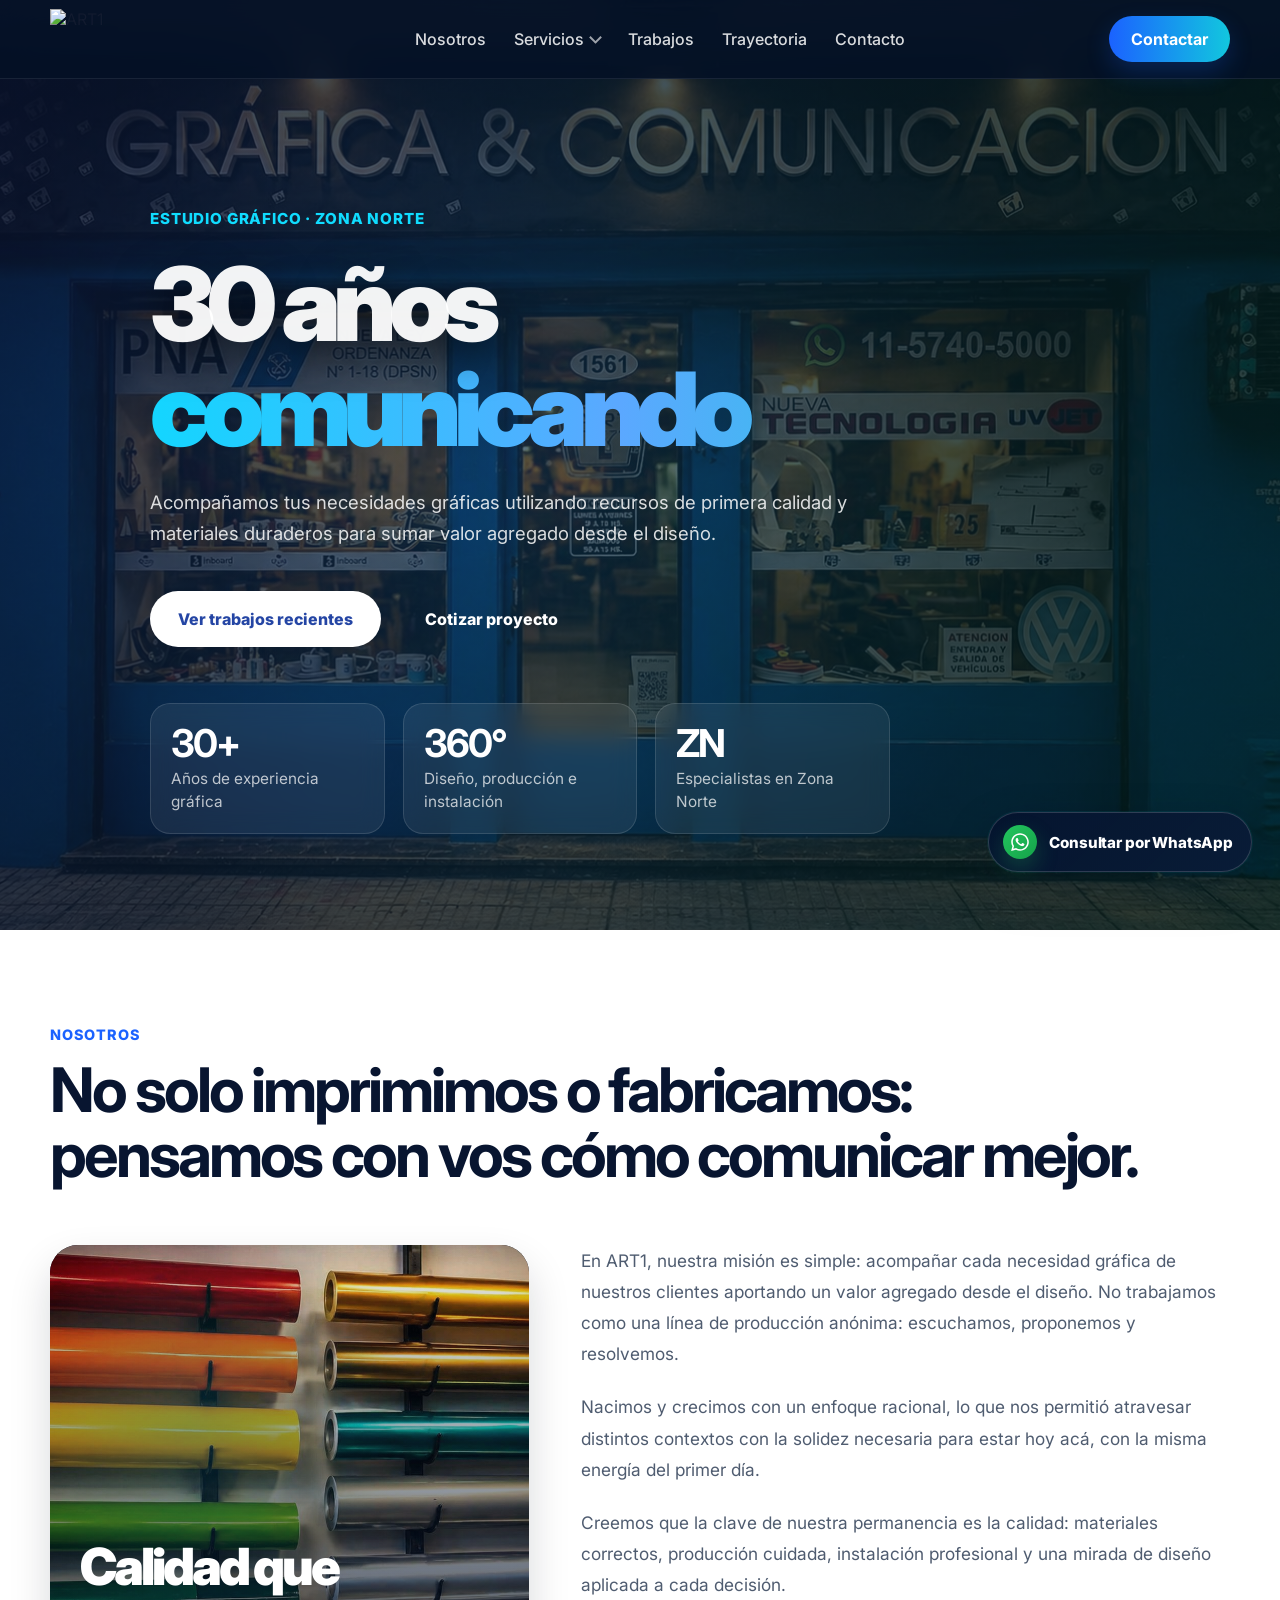
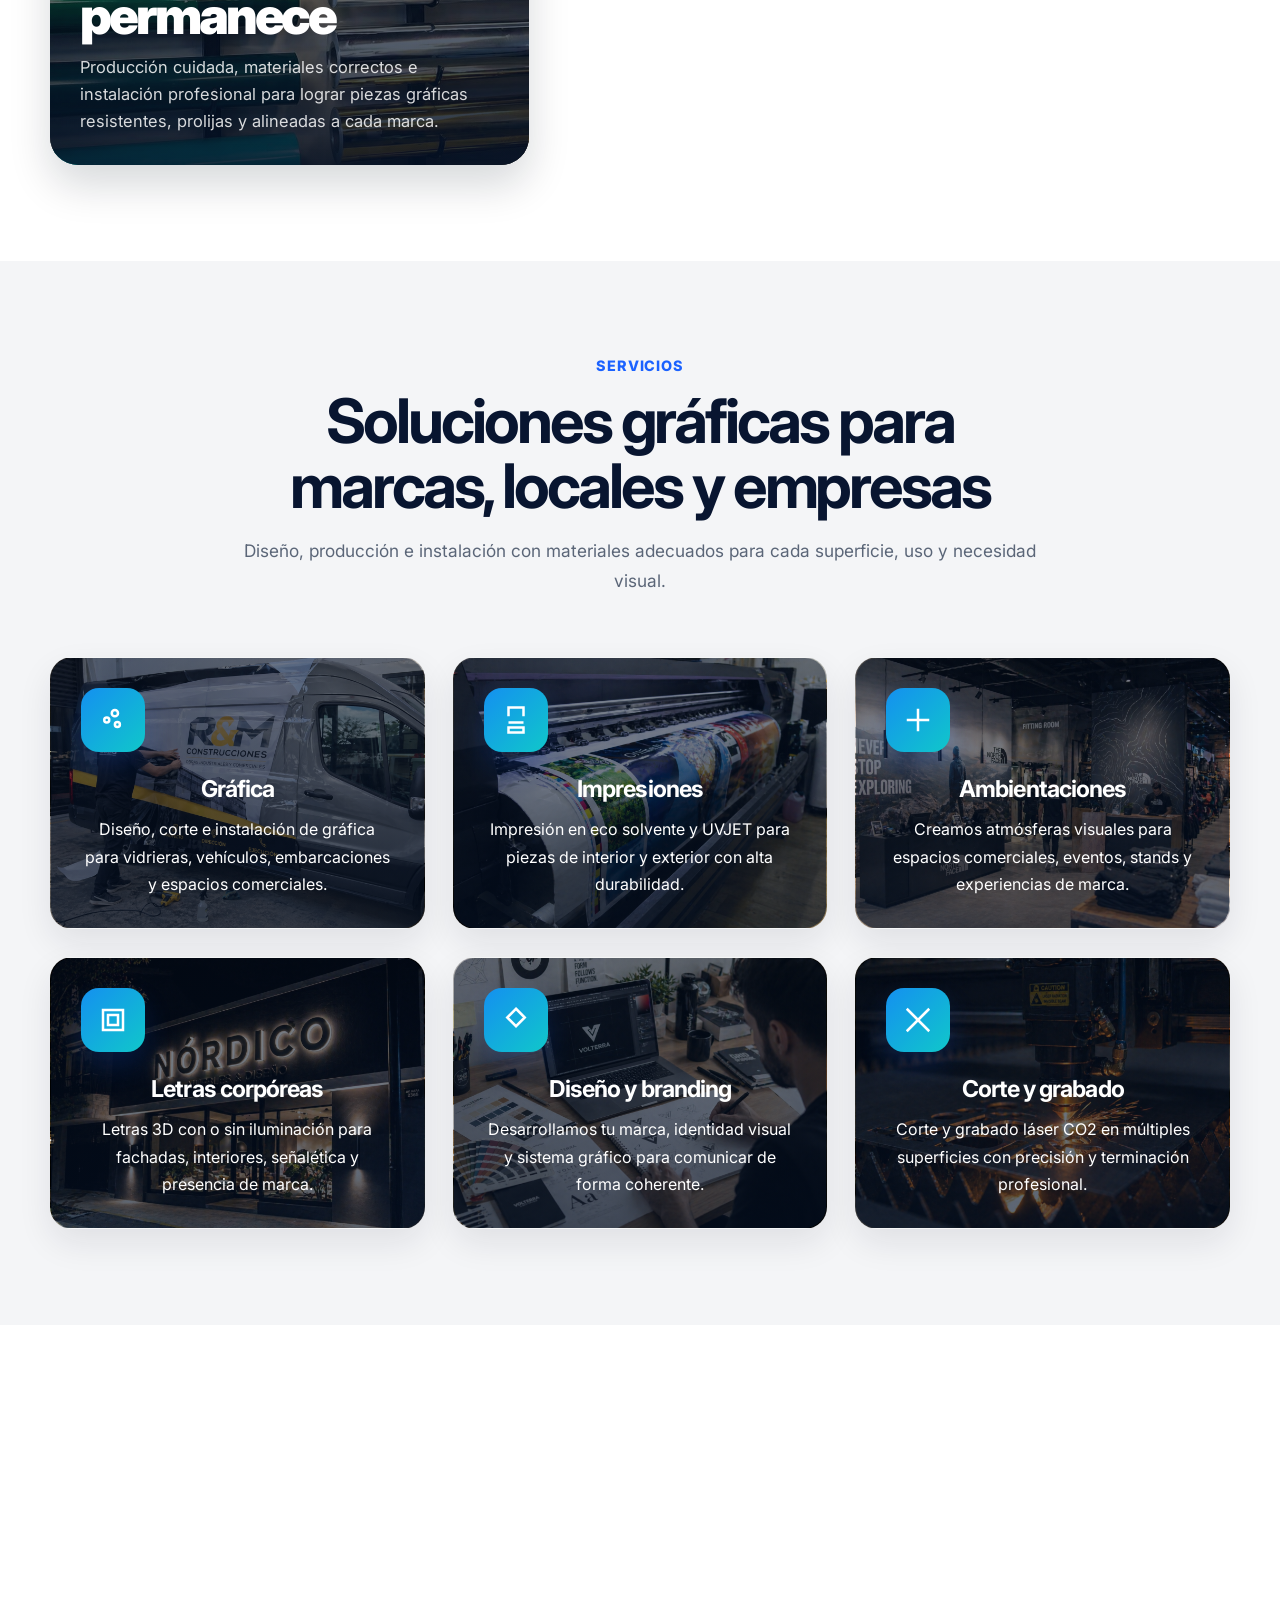
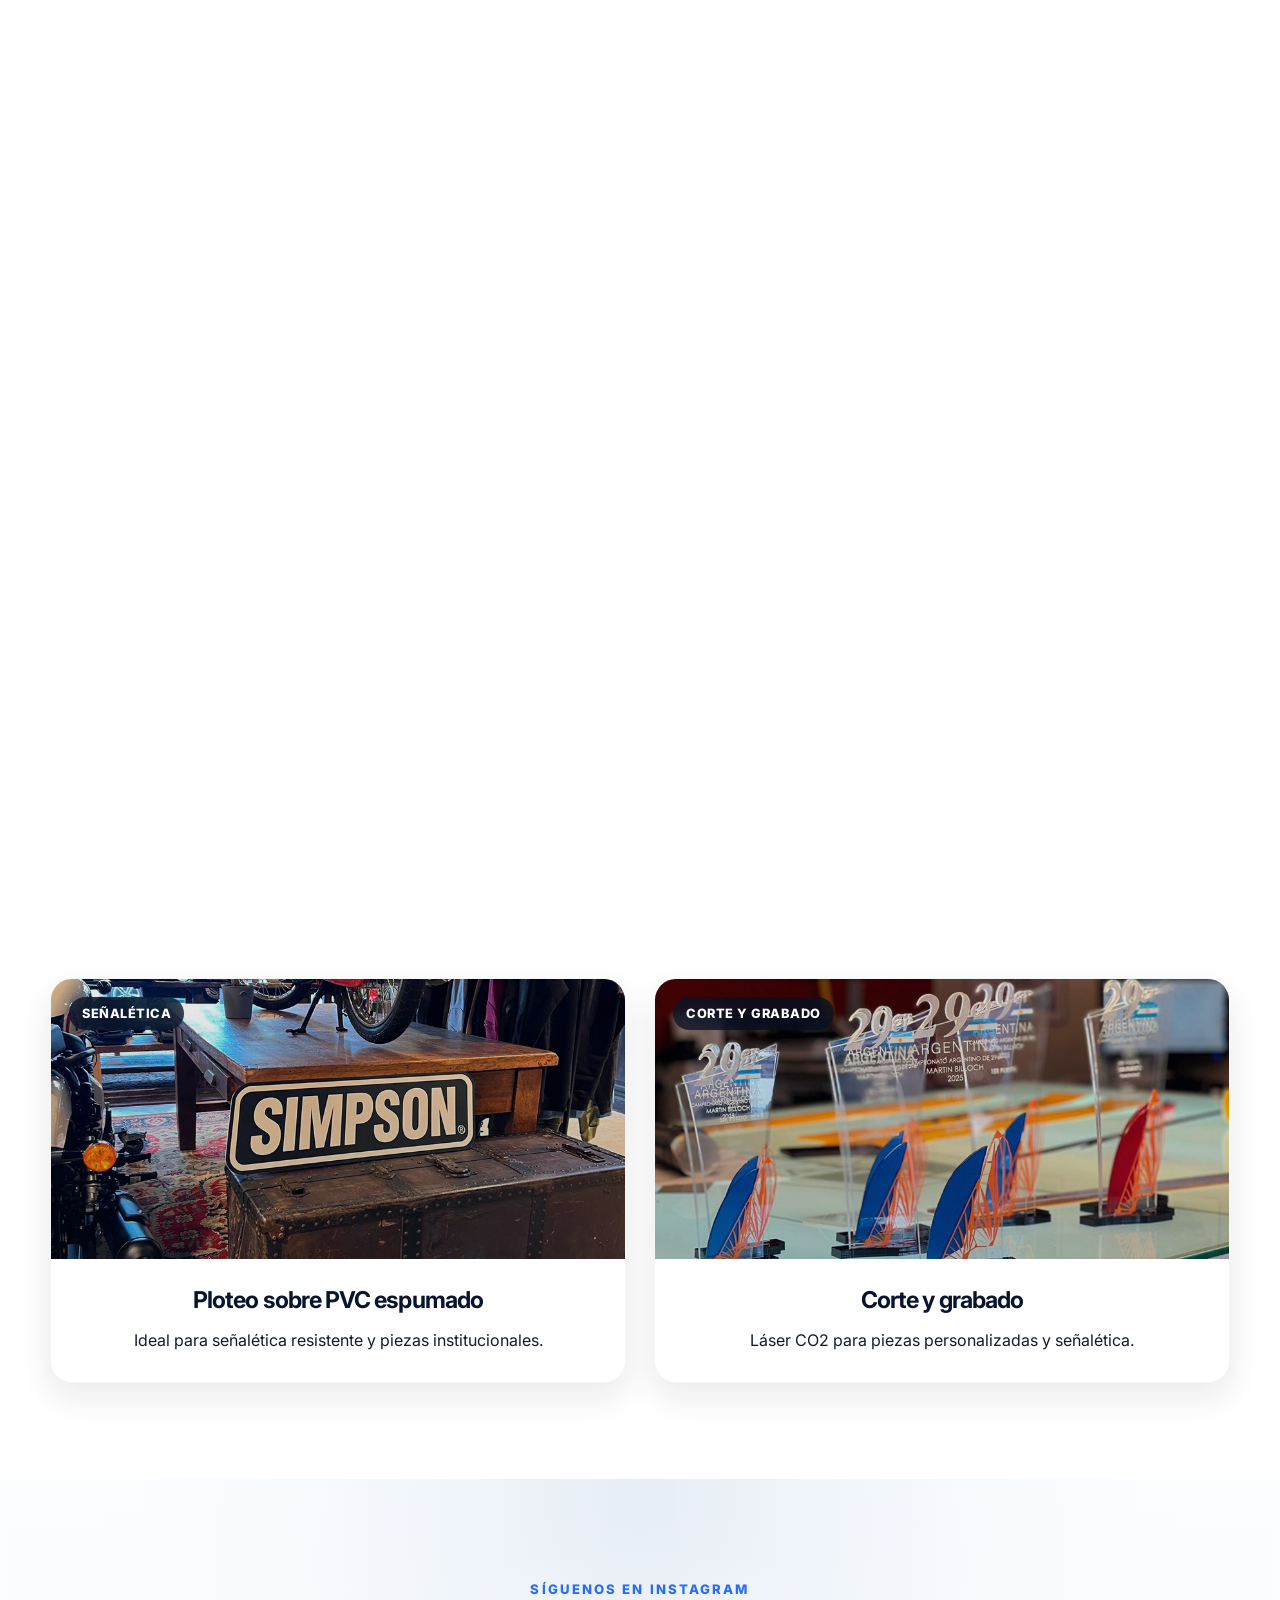
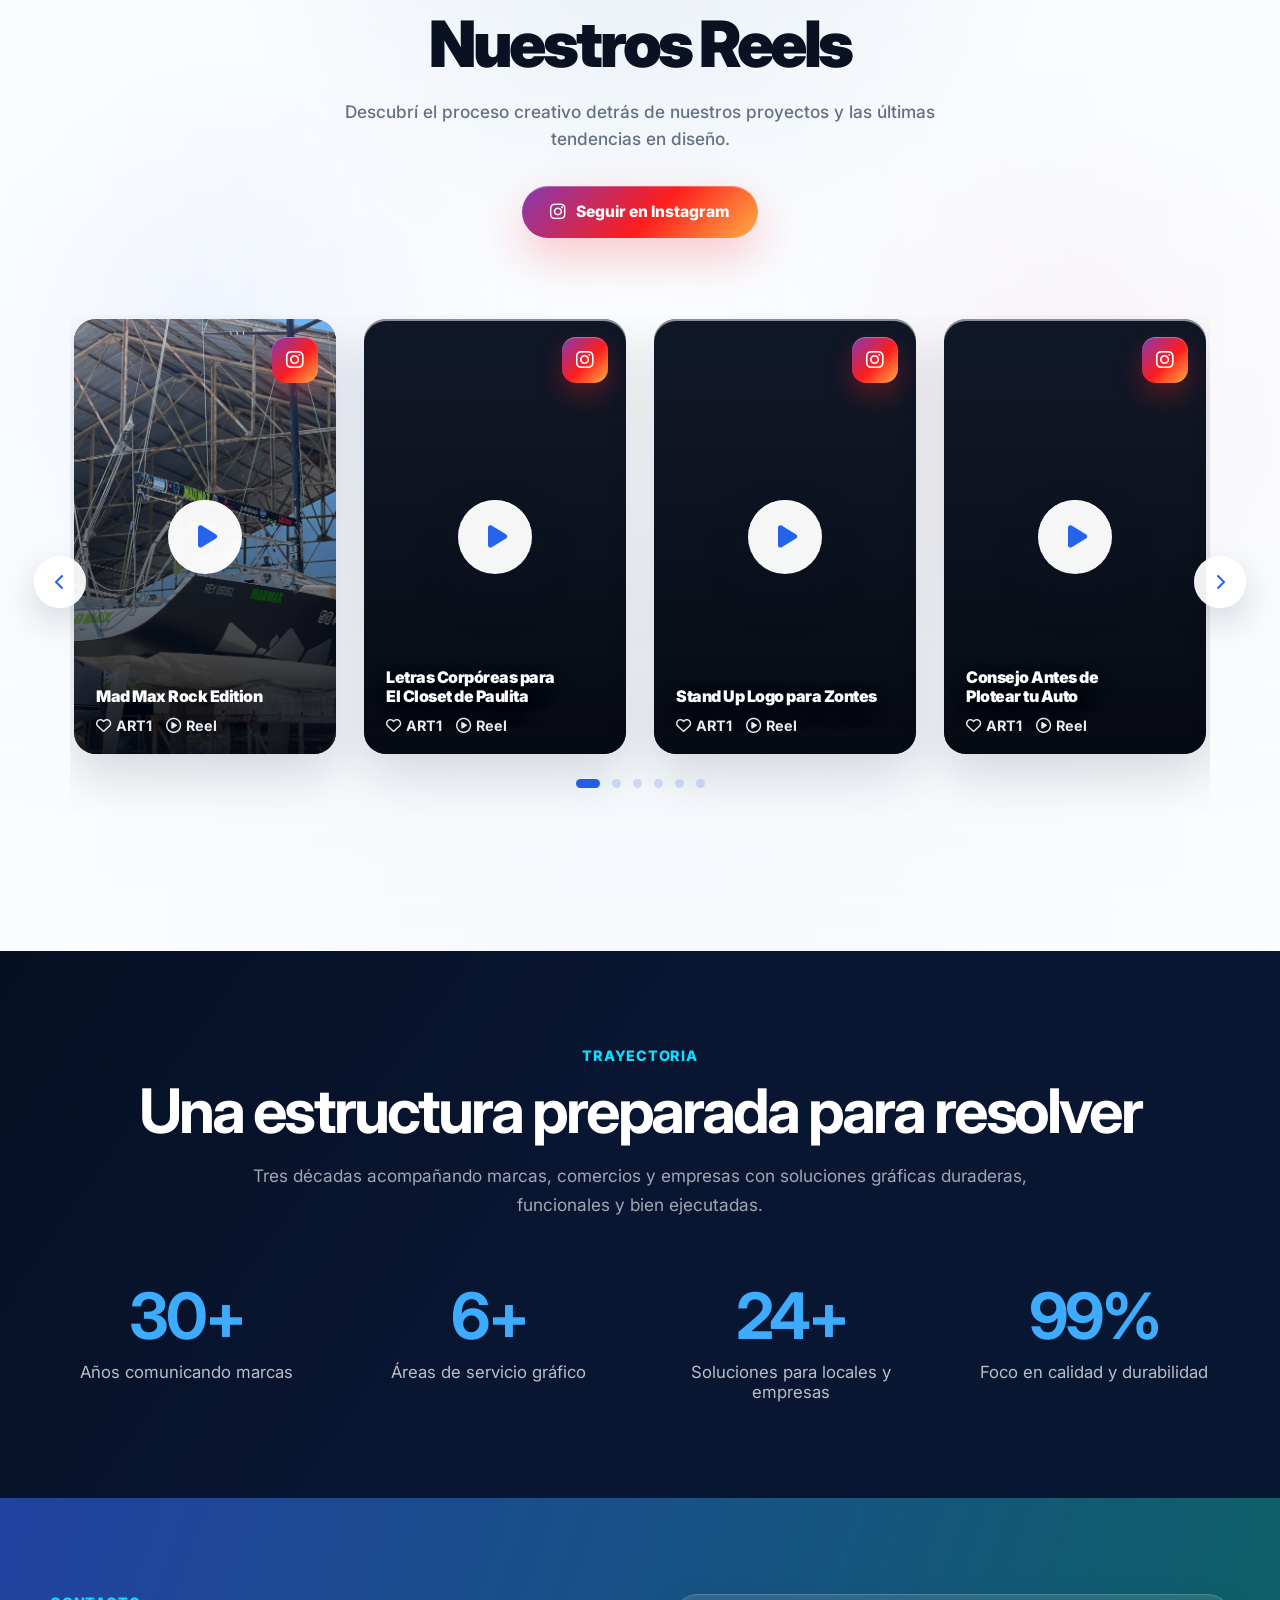
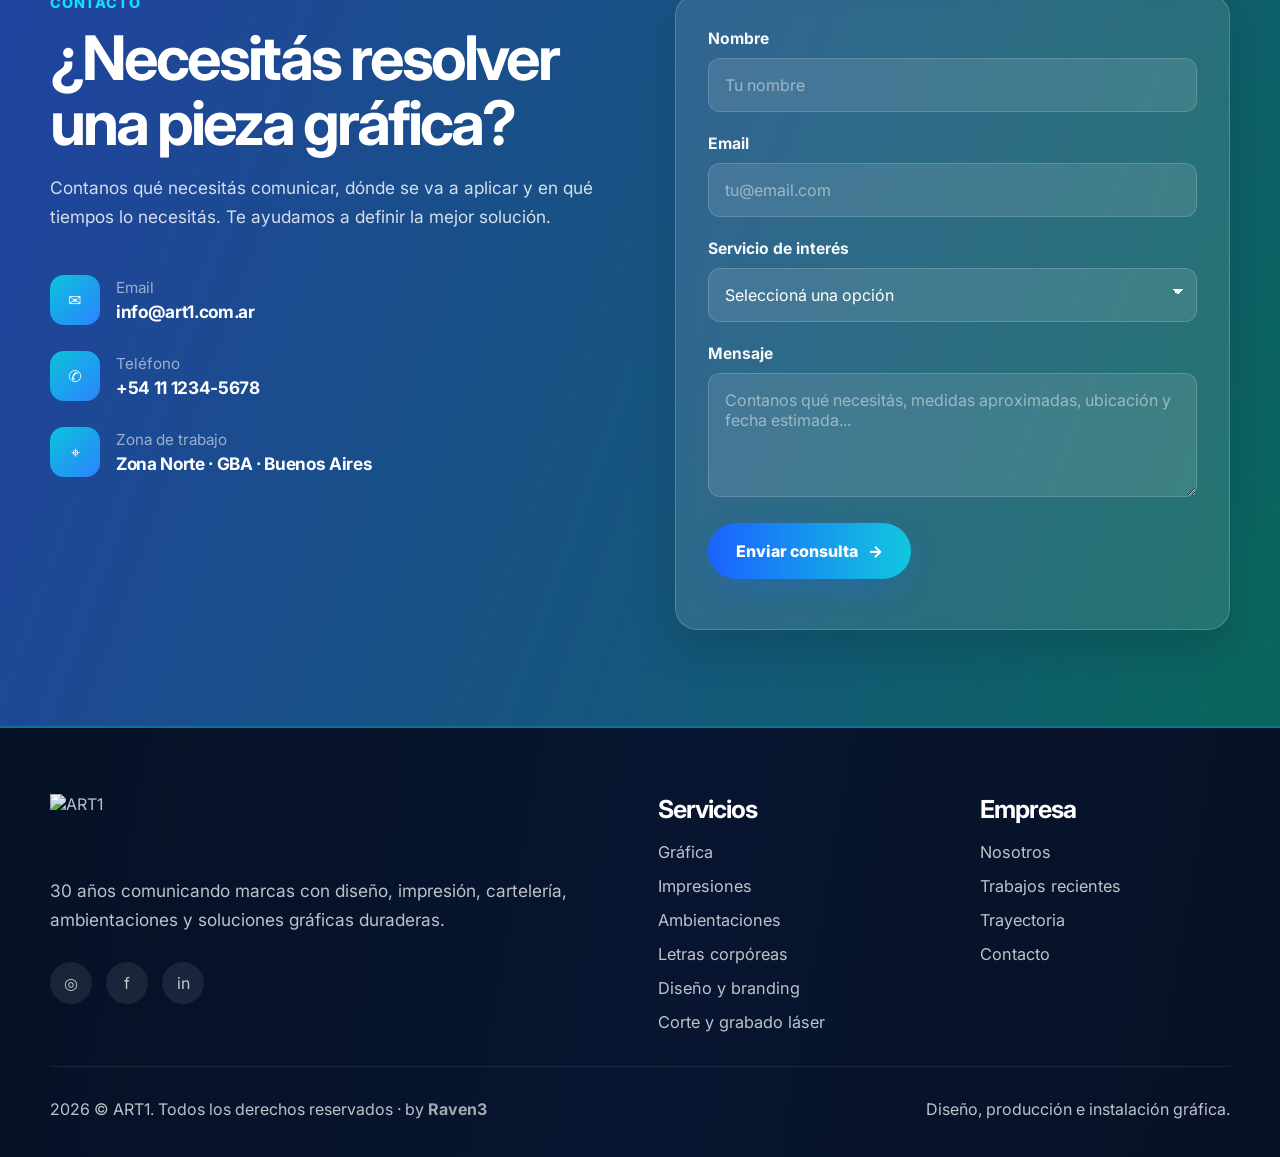
==== index.html @ 2413fe91 "." ====
<!doctype html>
<html lang="es-AR">
  <head>
    <meta charset="UTF-8" />
    <meta name="viewport" content="width=device-width, initial-scale=1" />
    <title>
      ART1 | 30 años comunicando marcas con gráfica, diseño e impresión
    </title>
    <meta
      name="description"
      content="ART1 acompaña necesidades gráficas con diseño, impresión, cartelería, ambientaciones, letras corpóreas, corte láser e instalaciones profesionales en Zona Norte."
    />
    <meta
      name="keywords"
      content="gráfica, cartelería, impresión UV, impresión eco solvente, letras corpóreas, diseño gráfico, branding, corte láser, gráfica vehicular, gráfica en vidrieras, Zona Norte"
    />
    <meta name="theme-color" content="#134f84" />
    <meta name="robots" content="index,follow,max-image-preview:large" />
    <meta property="og:type" content="website" />
    <meta property="og:title" content="ART1 | 30 años comunicando" />
    <meta
      property="og:description"
      content="Diseño, producción e instalación gráfica con materiales de primera calidad y terminaciones duraderas."
    />
    <meta property="og:image" content="assets/img/og/art1-home.jpg" />
    <meta property="og:locale" content="es_AR" />
    <meta name="twitter:card" content="summary_large_image" />
    <link rel="canonical" href="https://art1.com.ar/" />
    <link href="assets/img/img/logo_azul.png" rel="icon" />
    <link href="assets/img/img/logo_azul.png" rel="apple-touch-icon" />
    <link rel="stylesheet" href="assets/css/header.css" />
    <link rel="stylesheet" href="assets/css/swiper-bundle.min.css" />
    <link rel="preconnect" href="https://fonts.googleapis.com" />
    <link rel="preconnect" href="https://fonts.gstatic.com" crossorigin />
    <link
      href="https://fonts.googleapis.com/css2?family=Inter:wght@400;500;600;700;800;900&display=swap"
      rel="stylesheet"
    />
    <link
      rel="stylesheet"
      href="https://cdnjs.cloudflare.com/ajax/libs/font-awesome/6.5.2/css/all.min.css"
    />
    <style>
      :root {
        --bg-light: #f4f5f7;
        --surface: #ffffff;
        --text: #121b2f;
        --muted: #5b6678;
        --white: #ffffff;

        --primary: #1b62ff;
        --primary-2: #12c7de;
        --primary-3: #00d6ff;

        --navy: #041126;
        --navy-2: #081530;

        --hero-start: #2142a0;
        --hero-mid: #16557f;
        --hero-end: #09665b;

        --line-dark: rgba(16, 24, 40, 0.08);
        --shadow-soft: 0 12px 28px rgba(16, 24, 40, 0.08);
        --shadow-card: 0 14px 34px rgba(20, 27, 43, 0.09);

        --container: 1180px;
        --header-h: 78px;
      }

      * {
        box-sizing: border-box;
      }

      html {
        scroll-behavior: smooth;
      }

      body {
        margin: 0;
        font-family:
          "Inter",
          system-ui,
          -apple-system,
          BlinkMacSystemFont,
          "Segoe UI",
          sans-serif;
        color: var(--text);
        background: var(--bg-light);
        text-rendering: optimizeLegibility;
        -webkit-font-smoothing: antialiased;
        -moz-osx-font-smoothing: grayscale;
      }

      .topbar {
        position: fixed;
        top: 0;
        left: 0;
        z-index: 9999;
        width: 100%;
        background: rgba(4, 17, 38, 0.86);
        backdrop-filter: blur(18px);
        -webkit-backdrop-filter: blur(18px);
        border-bottom: 1px solid rgba(255, 255, 255, 0.08);
      }

      img {
        display: block;
        max-width: 100%;
      }

      a {
        color: inherit;
        text-decoration: none;
      }

      button,
      input,
      select,
      textarea {
        font: inherit;
      }

      button {
        cursor: pointer;
      }

      :focus-visible {
        outline: 3px solid rgba(27, 98, 255, 0.35);
        outline-offset: 3px;
      }

      .skip-link {
        position: absolute;
        left: 16px;
        top: -64px;
        z-index: 1000;
        padding: 12px 16px;
        border-radius: 12px;
        background: #fff;
        color: #111827;
        box-shadow: var(--shadow-soft);
        transition: top 0.2s ease;
      }

      .skip-link:focus {
        top: 16px;
      }

      .container {
        width: min(calc(100% - 40px), var(--container));
        margin: 0 auto;
      }

      .section {
        padding: 96px 0;
      }

      .section--light {
        background: var(--bg-light);
      }

      .section--white {
        background: #fff;
      }

      .center {
        text-align: center;
      }

      .section-label {
        margin: 0 0 14px;
        color: var(--primary);
        font-size: 0.9rem;
        font-weight: 800;
        letter-spacing: 0.055em;
        text-transform: uppercase;
      }

      .section-title {
        margin: 0;
        color: var(--navy-2);
        font-size: clamp(2.2rem, 4.8vw, 4rem);
        line-height: 1.06;
        letter-spacing: -0.05em;
      }

      .section-subtitle {
        max-width: 800px;
        margin: 18px auto 0;
        color: var(--muted);
        font-size: 1.08rem;
        line-height: 1.7;
      }

      .btn {
        display: inline-flex;
        align-items: center;
        justify-content: center;
        gap: 10px;
        min-height: 56px;
        padding: 0 28px;
        border: none;
        border-radius: 999px;
        font-weight: 800;
        transition:
          transform 0.24s ease,
          filter 0.24s ease,
          background 0.24s ease;
      }

      .btn:hover {
        transform: translateY(-2px);
        filter: brightness(1.04);
      }

      .btn--white {
        background: #fff;
        color: #2445a4;
      }

      .btn--outline {
        color: #fff;
        border-color: rgba(255, 255, 255, 0.78);
      }

      .btn--gradient {
        background: linear-gradient(90deg, var(--primary), var(--primary-2));
        color: #fff;
        box-shadow: 0 12px 28px rgba(27, 98, 255, 0.2);
      }

      @keyframes heroZoom {
        from {
          background-size: 100%;
        }
        to {
          background-size: 110%;
        }
      }

      .hero {
        position: relative;
        overflow: hidden;

        background:
          linear-gradient(
            110deg,
            rgba(33, 66, 160, 0.55),
            rgba(22, 85, 127, 0.55),
            rgba(9, 102, 91, 0.55)
          ),
          url("assets/img/img/art1-local.png");
        animation: heroZoom 18s ease-in-out infinite alternate;
        background-size: cover;
        background-position: center;
      }

      .hero::before {
        content: "";
        position: absolute;
        inset: 0;
        background: radial-gradient(
          circle at 40% 50%,
          rgba(0, 0, 0, 0.25) 0%,
          rgba(0, 0, 0, 0.55) 60%
        );
        z-index: 0;
      }

      .hero__inner {
        position: relative;
        z-index: 1;
        max-width: 980px;
        padding: 128px 0 96px;
        margin-top: 80px;
      }

      .hero__eyebrow {
        display: inline-flex;
        align-items: center;
        gap: 10px;
        margin-bottom: 28px;
        color: #10dcff;
        font-size: 0.95rem;
        font-weight: 800;
        letter-spacing: 0.055em;
        text-transform: uppercase;
      }

      .hero__title {
        margin: 0;
        color: rgba(255, 255, 255, 0.95);
        text-shadow: 0 14px 40px rgba(0, 0, 0, 0.55);
        font-size: clamp(3.2rem, 8vw, 7.2rem);
        font-weight: 900;
        line-height: 0.95;
        letter-spacing: -0.075em;
      }

      .hero__title span {
        display: block;
        margin-top: 8px;
        background: linear-gradient(
          90deg,
          #13d6ff 0%,
          #5ba8ff 48%,
          #12d5d5 100%
        );
        -webkit-background-clip: text;
        background-clip: text;
        color: transparent;
        text-shadow: none;
      }

      .hero__text {
        max-width: 760px;
        margin: 28px 0 0;
        color: rgba(255, 255, 255, 0.84);
        font-size: 1.16rem;
        line-height: 1.68;
      }

      .hero__actions {
        display: flex;
        flex-wrap: wrap;
        gap: 16px;
        margin-top: 42px;
      }

      .hero__stats {
        display: grid;
        grid-template-columns: repeat(3, minmax(0, 1fr));
        gap: 18px;
        max-width: 740px;
        margin-top: 56px;
      }

      .hero-stat {
        padding: 20px;
        border: 1px solid rgba(255, 255, 255, 0.12);
        border-radius: 20px;
        background: rgba(255, 255, 255, 0.07);
        backdrop-filter: blur(12px);
      }

      .hero-stat strong {
        display: block;
        margin-bottom: 6px;
        color: #fff;
        font-size: clamp(1.8rem, 3vw, 2.6rem);
        line-height: 1;
        letter-spacing: -0.05em;
      }

      .hero-stat span {
        color: rgba(255, 255, 255, 0.72);
        font-size: 0.96rem;
        line-height: 1.45;
      }

      .about-grid {
        display: grid;
        grid-template-columns: 0.85fr 1.15fr;
        gap: 52px;
        align-items: start;
        margin-top: 58px;
      }

      .about-card {
        position: sticky;
        top: calc(var(--header-h) + 28px);
        padding: 36px;
        border-radius: 28px;
        color: #fff;
        background: linear-gradient(
          135deg,
          var(--hero-start),
          var(--hero-mid) 56%,
          var(--hero-end)
        );
        box-shadow: 0 20px 42px rgba(6, 18, 34, 0.16);
      }

      .about-card strong {
        display: block;
        margin-bottom: 16px;
        font-size: clamp(2.2rem, 5vw, 4rem);
        line-height: 0.95;
        letter-spacing: -0.06em;
      }

      .about-card p {
        margin: 0;
        color: rgba(255, 255, 255, 0.82);
        font-size: 1.05rem;
        line-height: 1.7;
      }

      .about-copy {
        display: grid;
        gap: 22px;
      }

      .about-copy p {
        margin: 0;
        color: #4f5c70;
        font-size: 1.08rem;
        line-height: 1.8;
      }

      .difference-grid {
        display: grid;
        grid-template-columns: repeat(3, minmax(0, 1fr));
        gap: 24px;
        margin-top: 54px;
      }

      .difference-card,
      .service-card,
      .work-card {
        background: #fff;
        border: 1px solid rgba(16, 24, 40, 0.04);
        border-radius: 22px;
        box-shadow: var(--shadow-card);
      }

      .difference-card {
        padding: 30px;
      }

      .difference-card__num {
        display: grid;
        place-items: center;
        width: 48px;
        height: 48px;
        margin-bottom: 22px;
        border-radius: 15px;
        color: #fff;
        font-weight: 900;
        background: linear-gradient(135deg, var(--primary), var(--primary-2));
        box-shadow: 0 12px 24px rgba(27, 98, 255, 0.16);
      }

      .difference-card h3,
      .work-card h3 {
        margin: 0 0 14px;
        color: var(--navy-2);
        font-size: 1.45rem;
        line-height: 1.14;
        letter-spacing: -0.04em;
      }
      .service-card h3 {
        margin: 0 0 14px;
        color: #ffffff;
        font-size: 1.45rem;
        line-height: 1.14;
        letter-spacing: -0.04em;
      }

      .difference-card p,
      .work-card p {
        margin: 0;
        color: var(--text);
        font-size: 1rem;
        line-height: 1.7;
      }
      .service-card p {
        margin: 0;
        color: #ffffff;
        font-size: 1rem;
        line-height: 1.7;
      }

      .services__grid {
        display: grid;
        grid-template-columns: repeat(3, minmax(0, 1fr));
        gap: 28px;
        margin-top: 62px;
      }

      .service-card {
        position: relative;
        min-height: 100%;
        padding: 30px;
        border-radius: 22px;
        overflow: hidden;
        color: #fff;
        background-size: cover;
        background-position: center;
        background-repeat: no-repeat;
        transition:
          transform 0.3s ease,
          box-shadow 0.3s ease;
      }

      /* OVERLAY (clave para que se lea) */
      .service-card::before {
        content: "";
        position: absolute;
        inset: 0;
        background: linear-gradient(
          180deg,
          rgba(4, 17, 38, 0.5) 0%,
          rgba(4, 17, 38, 0.651) 100%
        );
        z-index: 1;
      }

      .service-card--grafica {
        background-image: url("assets/img/services/grafica.png");
      }

      .service-card--impresiones {
        background-image: url("assets/img/services/impresiones.png");
      }

      .service-card--ambientaciones {
        background-image: url("assets/img/services/ambientaciones.png");
      }

      .service-card--letras {
        background-image: url("assets/img/services/letras-corporeas.png");
      }

      .service-card--branding {
        background-image: url("assets/img/services/disenio-branding.png");
      }

      .service-card--laser {
        background-image: url("assets/img/services/corte-grabado.png");
      }

      /* contenido por arriba */
      .service-card * {
        position: relative;
        z-index: 2;
      }

      .service-card__icon {
        display: grid;
        place-items: center;
        width: 64px;
        height: 64px;
        margin-bottom: 24px;
        border-radius: 18px;
        background: linear-gradient(135deg, #1490f0 0%, #10c7ca 100%);
        box-shadow: 0 14px 28px rgba(27, 98, 255, 0.18);
      }

      .service-card__icon svg {
        width: 30px;
        height: 30px;
        stroke: #fff;
      }

      .works-grid {
        display: grid;
        grid-template-columns: repeat(2, minmax(0, 1fr));
        gap: 28px;
        margin-top: 62px;
      }

      .work-card {
        overflow: hidden;
      }

      .work-card__media {
        position: relative;
        min-height: 280px;
        overflow: hidden;
        background:
          linear-gradient(
            135deg,
            rgba(27, 98, 255, 0.24),
            rgba(18, 199, 222, 0.18)
          ),
          #d8dce3;
      }

      .work-card__media img {
        width: 100%;
        height: 100%;
        min-height: 280px;
        object-fit: cover;
        transition: transform 0.45s ease;
      }

      .work-card:hover .work-card__media img {
        transform: scale(1.04);
      }

      .work-card__badge {
        position: absolute;
        left: 18px;
        top: 18px;
        z-index: 1;
        padding: 9px 13px;
        border-radius: 999px;
        color: #fff;
        font-size: 0.8rem;
        font-weight: 800;
        letter-spacing: 0.04em;
        text-transform: uppercase;
        background: rgba(4, 17, 38, 0.72);
        backdrop-filter: blur(12px);
      }

      .work-card__content {
        padding: 28px;
      }

      .work-card__list {
        display: flex;
        flex-wrap: wrap;
        gap: 8px;
        margin-top: 20px;
      }

      .work-card__list span {
        padding: 8px 11px;
        border-radius: 999px;
        color: #386072;
        font-size: 0.86rem;
        font-weight: 700;
        background: rgba(18, 199, 222, 0.11);
      }

      .results {
        position: relative;
        overflow: hidden;
        color: #fff;
        background: linear-gradient(
          125deg,
          #051023 0%,
          #091632 45%,
          #071731 100%
        );
      }

      .results .section-title,
      .results .section-subtitle {
        color: #fff;
      }

      .results .section-subtitle {
        color: rgba(255, 255, 255, 0.62);
      }

      .stats-grid {
        position: relative;
        z-index: 1;
        display: grid;
        grid-template-columns: repeat(4, minmax(0, 1fr));
        gap: 30px;
        margin-top: 64px;
      }

      .stat-item {
        text-align: center;
      }

      .stat-item strong {
        display: block;
        margin-bottom: 14px;
        color: #3dacff;
        font-size: clamp(2.6rem, 5vw, 4.4rem);
        line-height: 1;
        letter-spacing: -0.05em;
      }

      .stat-item span {
        color: rgba(255, 255, 255, 0.72);
        font-size: 1.05rem;
      }

      .contact {
        color: #fff;
        background: linear-gradient(
          110deg,
          var(--hero-start) 0%,
          var(--hero-mid) 54%,
          var(--hero-end) 100%
        );
      }

      .contact__grid {
        display: grid;
        grid-template-columns: 1fr 1fr;
        gap: 70px;
        align-items: start;
      }

      .contact .section-title,
      .contact .section-subtitle {
        color: #fff;
      }

      .contact .section-subtitle {
        max-width: 630px;
        margin-left: 0;
        color: rgba(255, 255, 255, 0.82);
      }

      .contact-list {
        display: grid;
        gap: 26px;
        margin-top: 44px;
      }

      .contact-item {
        display: flex;
        align-items: center;
        gap: 16px;
      }

      .contact-item__icon {
        flex: 0 0 50px;
        display: grid;
        place-items: center;
        width: 50px;
        height: 50px;
        border-radius: 14px;
        background: linear-gradient(135deg, #0bc3da 0%, #2b83ff 100%);
      }

      .contact-item small {
        display: block;
        margin-bottom: 4px;
        color: rgba(255, 255, 255, 0.56);
        font-size: 0.95rem;
      }

      .contact-item strong {
        font-size: 1.08rem;
        letter-spacing: -0.02em;
      }

      .contact-card {
        padding: 34px 32px;
        border: 1px solid rgba(255, 255, 255, 0.18);
        border-radius: 22px;
        background: rgba(255, 255, 255, 0.11);
        backdrop-filter: blur(8px);
        box-shadow: 0 20px 42px rgba(6, 18, 34, 0.16);
      }

      .form-group {
        margin-bottom: 22px;
      }

      .form-group label {
        display: block;
        margin-bottom: 10px;
        color: rgba(255, 255, 255, 0.96);
        font-size: 0.98rem;
        font-weight: 700;
      }

      .field,
      .field-select,
      .field-textarea {
        width: 100%;
        padding: 16px;
        border: 1px solid rgba(255, 255, 255, 0.16);
        border-radius: 12px;
        outline: none;
        color: #fff;
        background: rgba(255, 255, 255, 0.1);
        transition:
          border-color 0.2s ease,
          background 0.2s ease;
      }

      .field:focus,
      .field-select:focus,
      .field-textarea:focus {
        border-color: rgba(255, 255, 255, 0.44);
        background: rgba(255, 255, 255, 0.13);
      }

      .field::placeholder,
      .field-textarea::placeholder {
        color: rgba(255, 255, 255, 0.48);
      }

      .field-select {
        appearance: none;
        background-image:
          linear-gradient(45deg, transparent 50%, #fff 50%),
          linear-gradient(135deg, #fff 50%, transparent 50%);
        background-position:
          calc(100% - 18px) calc(50% - 3px),
          calc(100% - 12px) calc(50% - 3px);
        background-repeat: no-repeat;
        background-size:
          6px 6px,
          6px 6px;
      }

      .field-select option {
        color: #0f172a;
      }

      .field-textarea {
        min-height: 124px;
        resize: vertical;
      }

      .form-error {
        display: none;
        margin-top: 6px;
        color: #ffd7d7;
        font-size: 0.92rem;
      }

      .is-invalid + .form-error,
      .field-textarea.is-invalid + .form-error,
      .field-select.is-invalid + .form-error {
        display: block;
      }

      .is-invalid {
        border-color: rgba(255, 125, 125, 0.9);
      }

      .form-status {
        margin-top: 16px;
        color: rgba(255, 255, 255, 0.88);
        font-size: 0.95rem;
      }

      .footer {
        color: rgba(255, 255, 255, 0.74);
        border-top: 2px solid rgba(10, 215, 255, 0.5);
        background: linear-gradient(
          100deg,
          #041126 0%,
          #081530 52%,
          #061126 100%
        );
      }

      .footer__main {
        display: grid;
        grid-template-columns: 1.5fr 0.7fr 0.7fr;
        gap: 72px;
        padding: 66px 0 34px;
      }

      .footer__brand p {
        max-width: 560px;
        margin: 22px 0 0;
        font-size: 1.08rem;
        line-height: 1.7;
      }

      .socials {
        display: flex;
        gap: 14px;
        margin-top: 28px;
      }

      .socials a {
        display: grid;
        place-items: center;
        width: 42px;
        height: 42px;
        border-radius: 50%;
        background: rgba(255, 255, 255, 0.08);
      }

      .footer h4 {
        margin: 0 0 18px;
        color: #fff;
        font-size: 1.55rem;
        letter-spacing: -0.04em;
      }

      .footer ul {
        display: grid;
        gap: 14px;
        list-style: none;
        margin: 0;
        padding: 0;
      }

      .footer li a {
        font-size: 1.02rem;
      }

      .footer__bottom {
        display: flex;
        justify-content: space-between;
        gap: 20px;
        padding: 32px 0 38px;
        border-top: 1px solid rgba(255, 255, 255, 0.08);
      }

      [data-reveal] {
        opacity: 0;
        transform: translateY(34px);
        transition:
          opacity 0.85s ease,
          transform 0.85s ease;
      }

      [data-reveal].is-visible {
        opacity: 1;
        transform: translateY(0);
      }

      @keyframes floatSquare {
        0%,
        100% {
          transform: translate3d(0, 0, 0) rotate(8deg);
        }
        50% {
          transform: translate3d(-4px, -12px, 0) rotate(11deg);
        }
      }

      @media (prefers-reduced-motion: reduce) {
        html {
          scroll-behavior: auto;
        }

        *,
        *::before,
        *::after {
          animation: none !important;
          transition: none !important;
        }

        [data-reveal] {
          opacity: 1;
          transform: none;
        }
      }

      @media (max-width: 1180px) {
        .services__grid,
        .difference-grid,
        .stats-grid,
        .footer__main,
        .contact__grid {
          grid-template-columns: repeat(2, minmax(0, 1fr));
        }

        .about-grid {
          grid-template-columns: 1fr;
        }

        .about-card {
          position: static;
        }
      }

      @media (max-width: 860px) {
        :root {
          --header-h: 72px;
        }

        .nav,
        .nav-cta {
          display: none;
        }

        .nav-toggle,
        .mobile-nav.is-open {
          display: block;
        }

        .section {
          padding: 78px 0;
        }

        .hero {
          min-height: auto;
        }

        .hero__inner {
          padding: 96px 0 72px;
        }

        .hero::after {
          right: 8%;
          bottom: 18%;
          width: 74px;
          height: 74px;
        }

        .hero__stats,
        .services__grid,
        .difference-grid,
        .works-grid,
        .stats-grid,
        .footer__main,
        .contact__grid {
          grid-template-columns: 1fr;
        }

        .footer__bottom {
          flex-direction: column;
        }
      }

      @media (max-width: 560px) {
        .container {
          width: min(calc(100% - 28px), var(--container));
        }

        .hero__title {
          font-size: clamp(3rem, 18vw, 4.4rem);
        }

        .hero__text,
        .section-subtitle,
        .footer__brand p {
          font-size: 1rem;
        }

        .hero__actions {
          flex-direction: column;
        }

        .btn,
        .hero__actions .btn {
          width: 100%;
        }

        .difference-card,
        .service-card,
        .work-card__content,
        .contact-card {
          padding: 24px;
        }

        .work-card__media,
        .work-card__media img {
          min-height: 230px;
        }
      }
      /* =========================
        MOBILE POLISH
      ========================= */

      html,
      body {
        overflow-x: hidden;
      }

      .hero__title,
      .section-title {
        overflow-wrap: anywhere;
        text-wrap: balance;
      }

      @media (max-width: 560px) {
        .section {
          padding: 64px 0;
        }

        .hero__inner {
          padding: 82px 0 58px;
        }

        .hero__eyebrow {
          margin-bottom: 20px;
          font-size: 0.78rem;
          line-height: 1.3;
        }

        .hero__title {
          font-size: clamp(2.85rem, 15vw, 3.9rem);
          line-height: 0.96;
          letter-spacing: -0.055em;
          max-width: 100%;
        }

        .hero__title span {
          margin-top: 4px;
        }

        .section-title {
          font-size: clamp(2rem, 10.5vw, 3rem);
          line-height: 1.08;
          letter-spacing: -0.045em;
        }

        .hero__text {
          margin-top: 22px;
          line-height: 1.6;
        }

        .hero__stats {
          margin-top: 38px;
          gap: 12px;
        }

        .hero-stat {
          padding: 18px;
        }

        .about-card {
          padding: 26px;
        }

        .about-card strong {
          font-size: clamp(2rem, 12vw, 3rem);
        }

        .services__grid,
        .difference-grid,
        .works-grid {
          margin-top: 42px;
        }

        .work-card {
          border-radius: 20px;
        }

        .work-card__content {
          padding: 22px;
        }
      }

      /* =========================
   PORTFOLIO SWIPER
========================= */

      .work-card__media {
        position: relative;
        min-height: 280px;
        height: 280px;
        overflow: hidden;
        background: #d8dce3;
      }

      .work-card__media .swiper,
      .work-card__media .swiper-wrapper,
      .work-card__media .swiper-slide {
        width: 100%;
        height: 100%;
      }

      .work-card__media .swiper-slide img {
        width: 100%;
        height: 100%;
        min-height: 0;
        object-fit: cover;
        transform: scale(1.01);
      }

      .work-card:hover .work-card__media img {
        transform: scale(1.01);
      }

      .work-card__media::after {
        content: "";
        position: absolute;
        inset: 0;
        z-index: 1;
        pointer-events: none;
        background: linear-gradient(
          180deg,
          rgba(4, 17, 38, 0.08) 0%,
          rgba(4, 17, 38, 0.28) 100%
        );
      }

      .work-card__badge {
        z-index: 2;
      }

      @media (max-width: 560px) {
        .work-card__media {
          height: 230px;
          min-height: 230px;
        }
      }

      .about-carousel {
        position: sticky;
        top: calc(var(--header-h) + 28px);
        min-height: 520px;
        border-radius: 28px;
        overflow: hidden;
        color: #fff;
        background: #061126;
        box-shadow: 0 20px 42px rgba(6, 18, 34, 0.16);
      }

      .about-carousel__track,
      .about-carousel__slide {
        position: absolute;
        inset: 0;
      }

      .about-carousel__slide {
        margin: 0;
        opacity: 0;
        transform: scale(1.04);
        transition:
          opacity 0.9s ease,
          transform 3.8s ease;
      }

      .about-carousel__slide.is-active {
        opacity: 1;
        transform: scale(1);
      }

      .about-carousel__slide img {
        width: 100%;
        height: 100%;
        object-fit: cover;
      }

      .about-carousel::after {
        content: "";
        position: absolute;
        inset: 0;
        background:
          linear-gradient(
            180deg,
            rgba(4, 17, 38, 0.08) 0%,
            rgba(4, 17, 38, 0.42) 45%,
            rgba(4, 17, 38, 0.88) 100%
          ),
          radial-gradient(
            circle at 30% 35%,
            rgba(18, 199, 222, 0.22),
            transparent 42%
          );
        z-index: 1;
      }

      .about-carousel__content {
        position: absolute;
        left: 30px;
        right: 30px;
        bottom: 30px;
        z-index: 2;
      }

      .about-carousel__content span {
        display: block;
        margin-bottom: 14px;
        font-size: clamp(2rem, 4vw, 3.5rem);
        font-weight: 900;
        line-height: 0.95;
        letter-spacing: -0.06em;
      }

      .about-carousel__content p {
        max-width: 520px;
        margin: 0;
        color: rgba(255, 255, 255, 0.84);
        font-size: 1.03rem;
        line-height: 1.65;
      }

      @media (max-width: 1180px) {
        .about-carousel {
          position: relative;
          top: auto;
          min-height: 460px;
        }
      }

      @media (max-width: 560px) {
        .about-carousel {
          min-height: 390px;
          border-radius: 22px;
        }

        .about-carousel__content {
          left: 22px;
          right: 22px;
          bottom: 24px;
        }

        .about-carousel__content span {
          font-size: clamp(2rem, 11vw, 3rem);
        }
      }
      /* =========================================================
   ART1 - REELS SECTION
   ========================================================= */

      /* -------------------------
   Base container safety
------------------------- */

      .reels-section *,
      .reels-section *::before,
      .reels-section *::after {
        box-sizing: border-box;
      }

      .reels-section {
        position: relative;
        isolation: isolate;
        overflow: hidden;
        padding: clamp(72px, 8vw, 120px) 0;
        background:
          radial-gradient(
            circle at 50% 0%,
            rgba(19, 79, 132, 0.08),
            transparent 34%
          ),
          radial-gradient(
            circle at 16% 44%,
            rgba(51, 102, 255, 0.07),
            transparent 24%
          ),
          radial-gradient(
            circle at 84% 48%,
            rgba(255, 68, 93, 0.07),
            transparent 24%
          ),
          linear-gradient(180deg, #f8fbff 0%, #eef4fb 100%);
      }

      .reels-section::before {
        content: "";
        position: absolute;
        inset: 0;
        z-index: -2;
        pointer-events: none;
        background:
          linear-gradient(
            90deg,
            rgba(255, 255, 255, 0.55) 0%,
            transparent 50%,
            rgba(255, 255, 255, 0.55) 100%
          ),
          radial-gradient(
            circle at center,
            rgba(255, 255, 255, 0.7),
            transparent 58%
          );
      }

      .reels-section::after {
        content: "";
        position: absolute;
        inset: auto 0 0;
        z-index: -1;
        height: 34%;
        pointer-events: none;
        background: linear-gradient(
          180deg,
          transparent 0%,
          rgba(255, 255, 255, 0.5) 100%
        );
      }

      .reels-container {
        position: relative;
        z-index: 1;
      }

      /* Si tu .container global ya existe, esto no la rompe.
   Si no existe, ayuda a que la sección quede centrada. */
      .reels-section .container {
        width: min(100% - 32px, 1280px);
        margin-inline: auto;
      }

      /* =========================================================
   Heading
   ========================================================= */

      .section-heading--center {
        max-width: 780px;
        margin-inline: auto;
        text-align: center;
      }

      .reels-section .section-label {
        margin: 0 0 16px;
        color: #286cff;
        font-size: 0.82rem;
        font-weight: 800;
        line-height: 1.2;
        letter-spacing: 0.16em;
        text-transform: uppercase;
      }

      .reels-section .section-title {
        margin: 0;
        color: #091122;
        font-size: clamp(2.4rem, 5vw, 4.4rem);
        font-weight: 900;
        line-height: 0.96;
        letter-spacing: -0.055em;
      }

      .reels-section .section-subtitle {
        max-width: 620px;
        margin: 24px auto 0;
        color: #667085;
        font-size: clamp(1rem, 1.35vw, 1.25rem);
        font-weight: 500;
        line-height: 1.55;
      }

      /* =========================================================
   Instagram button
   ========================================================= */

      .instagram-btn {
        display: inline-flex;
        align-items: center;
        justify-content: center;
        gap: 10px;

        min-height: 52px;
        margin-top: 34px;
        padding: 0 28px;

        border: 0;
        border-radius: 999px;

        color: #ffffff;
        font-size: 0.98rem;
        font-weight: 800;
        line-height: 1;
        text-decoration: none;
        white-space: nowrap;

        background: linear-gradient(
          135deg,
          #833ab4 0%,
          #fd1d1d 55%,
          #fcb045 100%
        );
        box-shadow:
          0 18px 44px rgba(253, 29, 29, 0.22),
          inset 0 1px 0 rgba(255, 255, 255, 0.28);

        transition:
          transform 0.25s ease,
          box-shadow 0.25s ease,
          filter 0.25s ease;
      }

      .instagram-btn:hover {
        transform: translateY(-3px);
        filter: saturate(1.08);
        box-shadow:
          0 22px 54px rgba(253, 29, 29, 0.3),
          inset 0 1px 0 rgba(255, 255, 255, 0.34);
      }

      .instagram-btn:focus-visible {
        outline: 3px solid rgba(40, 108, 255, 0.35);
        outline-offset: 4px;
      }

      .instagram-btn__icon {
        display: inline-flex;
        align-items: center;
        justify-content: center;
        font-size: 1.12rem;
        line-height: 1;
      }

      /* =========================================================
   Slider wrapper
   ========================================================= */

      .reels-slider-wrapper {
        position: relative;
        max-width: 1280px;
        margin: clamp(52px, 6vw, 82px) auto 0;
        padding-inline: 54px;
      }

      .reels-swiper {
        width: 100%;
        overflow: hidden;
        padding: 4px 4px 48px;
      }

      .reels-swiper .swiper-wrapper {
        align-items: stretch;
      }

      .reels-swiper .swiper-slide {
        height: auto;
      }

      /* =========================================================
   Reel card
   ========================================================= */

      .reel-card {
        position: relative;
        overflow: hidden;
        height: clamp(360px, 34vw, 520px);
        min-height: 360px;
        border-radius: 22px;
        background: #111827;
        box-shadow:
          0 22px 48px rgba(15, 23, 42, 0.14),
          inset 0 2px 0 rgba(255, 255, 255, 0.55);

        transform: translateZ(0);
        transition:
          transform 0.3s ease,
          box-shadow 0.3s ease;
      }

      .reel-card:hover {
        transform: translateY(-6px);
        box-shadow:
          0 30px 70px rgba(15, 23, 42, 0.2),
          inset 0 2px 0 rgba(255, 255, 255, 0.6);
      }

      /* Compatible con cards como <a> o como <button> */
      .reel-card a,
      .reel-card__button {
        position: relative;
        display: block;
        width: 100%;
        height: 100%;
        color: inherit;
        text-decoration: none;
      }

      .reel-card__button {
        padding: 0;
        border: 0;
        background: transparent;
        cursor: pointer;
        text-align: left;
        font: inherit;
      }

      .reel-card img {
        display: block;
        width: 100%;
        height: 100%;
        object-fit: cover;

        transform: scale(1.001);
        transition:
          transform 0.55s ease,
          filter 0.55s ease;
      }

      .reel-card:hover img {
        transform: scale(1.065);
        filter: saturate(1.08) contrast(1.04);
      }

      /* Overlay oscuro inferior */
      .reel-card::after {
        content: "";
        position: absolute;
        inset: 0;
        z-index: 1;
        pointer-events: none;
        background:
          linear-gradient(
            180deg,
            rgba(5, 8, 16, 0.03) 16%,
            rgba(5, 8, 16, 0.36) 56%,
            rgba(5, 8, 16, 0.88) 100%
          ),
          linear-gradient(0deg, rgba(5, 8, 16, 0.18), rgba(5, 8, 16, 0.02));
      }

      /* =========================================================
   Card elements
   ========================================================= */

      .reel-card__badge {
        position: absolute;
        top: 18px;
        right: 18px;
        z-index: 3;

        display: inline-flex;
        align-items: center;
        justify-content: center;

        width: 46px;
        height: 46px;
        border-radius: 14px;

        color: #ffffff;
        font-size: 1.25rem;
        line-height: 1;

        background: linear-gradient(
          135deg,
          #833ab4 0%,
          #fd1d1d 55%,
          #fcb045 100%
        );
        box-shadow:
          0 12px 26px rgba(253, 29, 29, 0.3),
          inset 0 1px 0 rgba(255, 255, 255, 0.28);
      }

      .reel-card__play {
        position: absolute;
        top: 50%;
        left: 50%;
        z-index: 3;

        display: inline-flex;
        align-items: center;
        justify-content: center;

        width: 74px;
        height: 74px;
        border-radius: 999px;

        color: #2563eb;
        font-size: 1.6rem;
        line-height: 1;

        background: rgba(255, 255, 255, 0.96);
        box-shadow:
          0 22px 48px rgba(15, 23, 42, 0.22),
          inset 0 1px 0 rgba(255, 255, 255, 0.65);

        transform: translate(-50%, -50%);
        transition:
          transform 0.25s ease,
          background 0.25s ease,
          color 0.25s ease,
          box-shadow 0.25s ease;
      }

      .reel-card__play i {
        margin-left: 4px;
      }

      .reel-card:hover .reel-card__play {
        color: #ffffff;
        background: #2563eb;
        box-shadow:
          0 22px 52px rgba(37, 99, 235, 0.34),
          inset 0 1px 0 rgba(255, 255, 255, 0.25);
        transform: translate(-50%, -50%) scale(1.08);
      }

      .reel-card__content {
        position: absolute;
        left: 22px;
        right: 22px;
        bottom: 20px;
        z-index: 3;

        color: #ffffff;
      }

      .reel-card__content h3 {
        margin: 0 0 12px;
        color: #ffffff;
        font-size: clamp(1rem, 1.2vw, 1.2rem);
        font-weight: 900;
        line-height: 1.15;
        letter-spacing: -0.03em;
        text-wrap: balance;
        text-shadow: 0 8px 22px rgba(0, 0, 0, 0.35);
      }

      .reel-card__meta {
        display: flex;
        align-items: center;
        flex-wrap: wrap;
        gap: 14px;

        color: rgba(255, 255, 255, 0.92);
        font-size: 0.9rem;
        font-weight: 700;
        line-height: 1.2;
      }

      .reel-card__meta span {
        display: inline-flex;
        align-items: center;
        gap: 5px;
      }

      .reel-card__meta i {
        font-size: 0.95rem;
        line-height: 1;
      }

      /* =========================================================
   Slider arrows
   ========================================================= */

      .reels-arrow {
        position: absolute;
        top: 50%;
        z-index: 5;

        display: inline-flex;
        align-items: center;
        justify-content: center;

        width: 52px;
        height: 52px;
        padding: 0;

        border: 0;
        border-radius: 999px;

        color: #2563eb;
        font-size: 1rem;
        line-height: 1;

        background: rgba(255, 255, 255, 0.94);
        box-shadow:
          0 14px 34px rgba(15, 23, 42, 0.15),
          inset 0 1px 0 rgba(255, 255, 255, 0.65);

        cursor: pointer;
        transform: translateY(-50%);

        transition:
          transform 0.25s ease,
          background 0.25s ease,
          color 0.25s ease,
          box-shadow 0.25s ease;
      }

      .reels-arrow:hover {
        color: #ffffff;
        background: #2563eb;
        box-shadow:
          0 18px 44px rgba(37, 99, 235, 0.28),
          inset 0 1px 0 rgba(255, 255, 255, 0.25);
        transform: translateY(-50%) scale(1.04);
      }

      .reels-arrow:focus-visible {
        outline: 3px solid rgba(40, 108, 255, 0.35);
        outline-offset: 4px;
      }

      .reels-arrow--prev {
        left: 18px;
      }

      .reels-arrow--next {
        right: 18px;
      }

      /* =========================================================
   Swiper pagination
   ========================================================= */

      .reels-pagination {
        position: relative;
        margin-top: 26px;
        text-align: center;
      }

      .reels-pagination .swiper-pagination-bullet {
        width: 9px;
        height: 9px;
        margin: 0 6px !important;
        opacity: 1;
        background: rgba(37, 99, 235, 0.18);
        transition:
          width 0.25s ease,
          background 0.25s ease,
          transform 0.25s ease;
      }

      .reels-pagination .swiper-pagination-bullet-active {
        width: 24px;
        border-radius: 999px;
        background: #2563eb;
      }

      .reels-pagination .swiper-pagination-bullet:hover {
        transform: scale(1.12);
      }

      /* =========================================================
   Optional video modal
   Para cuando quieras abrir el reel dentro de la web
   ========================================================= */

      .video-modal {
        position: fixed;
        inset: 0;
        z-index: 9999;

        display: grid;
        place-items: center;
        padding: 22px;

        opacity: 0;
        visibility: hidden;
        pointer-events: none;

        transition:
          opacity 0.28s ease,
          visibility 0.28s ease;
      }

      .video-modal.is-open {
        opacity: 1;
        visibility: visible;
        pointer-events: auto;
      }

      .video-modal__backdrop {
        position: absolute;
        inset: 0;
        background: rgba(3, 7, 18, 0.78);
        backdrop-filter: blur(14px);
      }

      .video-modal__dialog {
        position: relative;
        z-index: 2;

        width: min(420px, 92vw);
        aspect-ratio: 9 / 16;
        overflow: hidden;

        border-radius: 28px;
        background: #050816;
        box-shadow:
          0 34px 90px rgba(0, 0, 0, 0.45),
          0 0 0 1px rgba(255, 255, 255, 0.12);
      }

      .video-modal__video {
        display: block;
        width: 100%;
        height: 100%;
        object-fit: cover;
        background: #000000;
      }

      .video-modal__close {
        position: absolute;
        top: 14px;
        right: 14px;
        z-index: 3;

        display: inline-flex;
        align-items: center;
        justify-content: center;

        width: 42px;
        height: 42px;
        padding: 0;

        border: 0;
        border-radius: 999px;

        color: #111827;
        font-size: 1rem;
        line-height: 1;

        background: rgba(255, 255, 255, 0.94);
        box-shadow: 0 14px 34px rgba(0, 0, 0, 0.22);

        cursor: pointer;

        transition:
          transform 0.2s ease,
          background 0.2s ease;
      }

      .video-modal__close:hover {
        transform: scale(1.06);
        background: #ffffff;
      }

      .video-modal__close:focus-visible {
        outline: 3px solid rgba(255, 255, 255, 0.35);
        outline-offset: 4px;
      }

      body.video-modal-open {
        overflow: hidden;
      }

      /* =========================================================
   Responsive
   ========================================================= */

      @media (max-width: 1199px) {
        .reels-slider-wrapper {
          max-width: 1100px;
        }

        .reel-card {
          height: 470px;
        }
      }

      @media (max-width: 991px) {
        .reels-slider-wrapper {
          padding-inline: 18px;
        }

        .reels-arrow {
          display: none;
        }

        .reel-card {
          height: 440px;
        }
      }

      @media (max-width: 767px) {
        .reels-section {
          padding: 76px 0;
        }

        .reels-section .section-title {
          letter-spacing: -0.045em;
        }

        .reels-section .section-subtitle {
          max-width: 92%;
          margin-top: 20px;
        }

        .instagram-btn {
          margin-top: 30px;
        }

        .reels-slider-wrapper {
          margin-top: 52px;
        }
      }

      @media (max-width: 575px) {
        .reels-section {
          padding: 72px 0;
        }

        .reels-section .container {
          width: min(100% - 24px, 1280px);
        }

        .reels-section .section-label {
          margin-bottom: 14px;
          font-size: 0.75rem;
          letter-spacing: 0.14em;
        }

        .reels-section .section-title {
          font-size: clamp(2.15rem, 12vw, 3.2rem);
          line-height: 1;
        }

        .reels-section .section-subtitle {
          max-width: 100%;
          font-size: 1rem;
          line-height: 1.5;
        }

        .instagram-btn {
          width: 100%;
          max-width: 280px;
          min-height: 50px;
          padding-inline: 22px;
          font-size: 0.94rem;
        }

        .reels-slider-wrapper {
          margin-top: 48px;
          padding-inline: 0;
        }

        .reels-swiper {
          padding-inline: 18px;
          padding-bottom: 44px;
        }

        .reel-card {
          height: 430px;
          min-height: 430px;
          border-radius: 20px;
        }

        .reel-card__badge {
          top: 16px;
          right: 16px;
          width: 42px;
          height: 42px;
          border-radius: 13px;
          font-size: 1.12rem;
        }

        .reel-card__play {
          width: 66px;
          height: 66px;
          font-size: 1.4rem;
        }

        .reel-card__content {
          left: 18px;
          right: 18px;
          bottom: 18px;
        }

        .reel-card__content h3 {
          margin-bottom: 10px;
          font-size: 1.04rem;
        }

        .reel-card__meta {
          gap: 12px;
          font-size: 0.86rem;
        }

        .video-modal {
          padding: 14px;
        }

        .video-modal__dialog {
          width: min(390px, 94vw);
          border-radius: 24px;
        }

        .video-modal__close {
          top: 12px;
          right: 12px;
          width: 40px;
          height: 40px;
        }
      }

      @media (max-width: 390px) {
        .reel-card {
          height: 400px;
          min-height: 400px;
        }

        .reels-swiper {
          padding-inline: 12px;
        }

        .reel-card__play {
          width: 60px;
          height: 60px;
          font-size: 1.28rem;
        }
      }

      /* =========================================================
   Accessibility / reduced motion
   ========================================================= */

      @media (prefers-reduced-motion: reduce) {
        .instagram-btn,
        .reel-card,
        .reel-card img,
        .reel-card__play,
        .reels-arrow,
        .reels-pagination .swiper-pagination-bullet,
        .video-modal,
        .video-modal__close {
          transition: none;
        }

        .instagram-btn:hover,
        .reel-card:hover,
        .reel-card:hover img,
        .reel-card:hover .reel-card__play,
        .reels-arrow:hover,
        .video-modal__close:hover {
          transform: none;
        }

        .reel-card__play {
          transform: translate(-50%, -50%);
        }
      }
    </style>

    <script type="application/ld+json">
      {
        "@context": "https://schema.org",
        "@type": "Organization",
        "name": "ART1",
        "url": "https://www.art1.com.ar/",
        "logo": "https://www.art1.com.ar/assets/img/logo.png",
        "description": "Estudio gráfico especializado en diseño, impresión, cartelería, ambientaciones, letras corpóreas y corte láser.",
        "areaServed": "Zona Norte, Buenos Aires, Argentina",
        "sameAs": [
          "https://www.instagram.com/",
          "https://www.facebook.com/",
          "https://www.linkedin.com/"
        ]
      }
    </script>
  </head>

  <body>
    <a
      href="https://wa.me/5491157405000?text=Hola%20ART1%2C%20quiero%20hacer%20una%20consulta%20por%20un%20trabajo%20gr%C3%A1fico."
      class="whatsapp-float"
      target="_blank"
      rel="noopener noreferrer"
      aria-label="Consultar por WhatsApp"
    >
      <span class="whatsapp-float__icon" aria-hidden="true">
        <svg viewBox="0 0 32 32" focusable="false">
          <path
            d="M16.04 3.2c-7.06 0-12.8 5.67-12.8 12.66 0 2.23.6 4.42 1.74 6.34L3.1 29l6.98-1.82a12.9 12.9 0 0 0 5.96 1.48c7.06 0 12.8-5.67 12.8-12.66S23.1 3.2 16.04 3.2Zm0 23.28c-1.86 0-3.68-.5-5.28-1.45l-.38-.23-4.14 1.08 1.1-4.02-.25-.41a10.45 10.45 0 0 1-1.6-5.59c0-5.78 4.73-10.48 10.55-10.48s10.55 4.7 10.55 10.48-4.73 10.62-10.55 10.62Zm5.78-7.84c-.32-.16-1.88-.92-2.17-1.03-.29-.1-.5-.16-.71.16-.21.31-.81 1.03-.99 1.24-.18.21-.37.24-.69.08-.32-.16-1.34-.49-2.55-1.56-.94-.83-1.58-1.86-1.76-2.17-.18-.31-.02-.48.14-.64.14-.14.32-.37.48-.55.16-.18.21-.31.32-.52.1-.21.05-.39-.03-.55-.08-.16-.71-1.7-.97-2.33-.26-.61-.52-.53-.71-.54h-.6c-.21 0-.55.08-.84.39-.29.31-1.1 1.07-1.1 2.62s1.13 3.04 1.29 3.25c.16.21 2.22 3.36 5.38 4.71.75.32 1.34.51 1.8.65.76.24 1.45.21 2 .13.61-.09 1.88-.76 2.14-1.5.26-.73.26-1.36.18-1.5-.08-.13-.29-.21-.61-.37Z"
          />
        </svg>
      </span>

      <span class="whatsapp-float__text"> Consultar por WhatsApp </span>
    </a>

    <header class="topbar">
      <div class="container topbar__inner">
        <a
          href="index.html"
          class="logo d-flex align-items-center me-auto me-lg-0"
          aria-label="Home"
        >
          <img
            src="https://art1.com.ar/assets/img/img/logo_azul.png"
            alt="ART1"
            height="60"
            width="160"
          />
        </a>

        <nav class="nav" aria-label="Principal">
          <a href="#nosotros">Nosotros</a>
          <div class="nav__item">
            <a class="nav__trigger" href="#servicios">Servicios</a>
            <div class="nav__dropdown" aria-label="Servicios ART1">
              <a href="grafica.html">Gráfica</a>
              <a href="impresiones.html">Impresiones</a>
              <a href="ambientaciones.html">Ambientaciones</a>
              <a href="letras-corporeas.html">Letras corpóreas</a>
              <a href="diseno-branding.html">Diseño y branding</a>
              <a href="corte-laser.html">Corte y grabado láser</a>
            </div>
          </div>
          <a href="#portfolio">Trabajos</a>
          <a href="#resultados">Trayectoria</a>
          <a href="#contacto">Contacto</a>
        </nav>

        <a href="#contacto" class="nav-cta">Contactar</a>

        <button
          class="nav-toggle"
          type="button"
          aria-expanded="false"
          aria-controls="mobile-nav"
          aria-label="Abrir menú"
        >
          ☰
        </button>
      </div>

      <div class="container mobile-nav" id="mobile-nav">
        <div class="mobile-nav__panel">
          <a href="#servicios">Servicios</a>
          <a class="mobile-nav__sub" href="grafica.html">Gráfica</a>
          <a class="mobile-nav__sub" href="impresiones.html">Impresiones</a>
          <a class="mobile-nav__sub" href="ambientaciones.html"
            >Ambientaciones</a
          >
          <a class="mobile-nav__sub" href="letras-corporeas.html"
            >Letras corpóreas</a
          >
          <a class="mobile-nav__sub" href="diseno-branding.html"
            >Diseño y branding</a
          >
          <a class="mobile-nav__sub" href="corte-laser.html"
            >Corte y grabado láser</a
          >
          <span class="mobile-nav__label">Secciones</span>
          <a href="#nosotros">Nosotros</a>
          <a href="#portfolio">Trabajos</a>
          <a href="#resultados">Trayectoria</a>
          <a href="#contacto">Contacto</a>
        </div>
      </div>
    </header>

    <main id="contenido">
      <section class="hero" id="inicio">
        <div class="container hero__inner">
          <div class="hero__eyebrow" data-reveal>
            <span>Estudio gráfico · Zona Norte</span>
          </div>

          <h1 class="hero__title" data-reveal>
            30 años
            <span>comunicando</span>
          </h1>

          <p class="hero__text" data-reveal>
            Acompañamos tus necesidades gráficas utilizando recursos de primera
            calidad y materiales duraderos para sumar valor agregado desde el
            diseño.
          </p>

          <div class="hero__actions" data-reveal>
            <a href="#portfolio" class="btn btn--white"
              >Ver trabajos recientes</a
            >
            <a href="#contacto" class="btn btn--outline">Cotizar proyecto</a>
          </div>

          <div class="hero__stats" data-reveal>
            <div class="hero-stat">
              <strong>30+</strong>
              <span>Años de experiencia gráfica</span>
            </div>
            <div class="hero-stat">
              <strong>360°</strong>
              <span>Diseño, producción e instalación</span>
            </div>
            <div class="hero-stat">
              <strong>ZN</strong>
              <span>Especialistas en Zona Norte</span>
            </div>
          </div>
        </div>
      </section>

      <section class="section section--white" id="nosotros">
        <div class="container">
          <p class="section-label" data-reveal>Nosotros</p>
          <h2 class="section-title" data-reveal>
            No solo imprimimos o fabricamos: pensamos con vos cómo comunicar
            mejor.
          </h2>

          <div class="about-grid">
            <aside
              class="about-carousel"
              data-reveal
              aria-label="Imágenes de ART1"
            >
              <div class="about-carousel__track">
                <figure class="about-carousel__slide is-active">
                  <img
                    src="assets/img/about/about-area-produccion.png"
                    alt="Fachada del local ART1"
                  />
                </figure>

                <figure class="about-carousel__slide">
                  <img
                    src="assets/img/about/about-equipo-art1.png"
                    alt="Producción gráfica en ART1"
                  />
                </figure>

                <figure class="about-carousel__slide">
                  <img
                    src="assets/img/about/about-equipo-trabajando.png"
                    alt="Impresión y materiales gráficos"
                  />
                </figure>

                <figure class="about-carousel__slide">
                  <img
                    src="assets/img/about/about-proceso-impresion.png"
                    alt="Impresión y materiales gráficos"
                  />
                </figure>
              </div>

              <div class="about-carousel__content">
                <span>Calidad que permanece</span>
                <p>
                  Producción cuidada, materiales correctos e instalación
                  profesional para lograr piezas gráficas resistentes, prolijas
                  y alineadas a cada marca.
                </p>
              </div>
            </aside>

            <div class="about-copy" data-reveal>
              <p>
                En ART1, nuestra misión es simple: acompañar cada necesidad
                gráfica de nuestros clientes aportando un valor agregado desde
                el diseño. No trabajamos como una línea de producción anónima:
                escuchamos, proponemos y resolvemos.
              </p>
              <p>
                Nacimos y crecimos con un enfoque racional, lo que nos permitió
                atravesar distintos contextos con la solidez necesaria para
                estar hoy acá, con la misma energía del primer día.
              </p>
              <p>
                Creemos que la clave de nuestra permanencia es la calidad:
                materiales correctos, producción cuidada, instalación
                profesional y una mirada de diseño aplicada a cada decisión.
              </p>
            </div>
          </div>
        </div>
      </section>

      <section class="section section--light" id="servicios">
        <div class="container center">
          <p class="section-label" data-reveal>Servicios</p>
          <h2 class="section-title" data-reveal>
            Soluciones gráficas para marcas, locales y empresas
          </h2>
          <p class="section-subtitle" data-reveal>
            Diseño, producción e instalación con materiales adecuados para cada
            superficie, uso y necesidad visual.
          </p>

          <div class="services__grid">
            <article class="service-card service-card--grafica" data-reveal>
              <a href="grafica.html">
                <div class="service-card__icon" aria-hidden="true">
                  <svg viewBox="0 0 24 24" fill="none" stroke-width="2">
                    <circle cx="13.5" cy="6.5" r="2.5"></circle>
                    <circle cx="7" cy="12" r="2"></circle>
                    <circle cx="15.5" cy="15.5" r="2"></circle>
                  </svg>
                </div>
                <h3>Gráfica</h3>
                <p>
                  Diseño, corte e instalación de gráfica para vidrieras,
                  vehículos, embarcaciones y espacios comerciales.
                </p>
              </a>
            </article>

            <article class="service-card service-card--impresiones" data-reveal>
              <a href="impresiones.html">
                <div class="service-card__icon" aria-hidden="true">
                  <svg viewBox="0 0 24 24" fill="none" stroke-width="2">
                    <path d="M6 9V2h12v7"></path>
                    <path d="M6 18h12v4H6z"></path>
                    <path d="M6 14h12"></path>
                  </svg>
                </div>
                <h3>Impresiones</h3>
                <p>
                  Impresión en eco solvente y UVJET para piezas de interior y
                  exterior con alta durabilidad.
                </p>
              </a>
            </article>

            <article
              class="service-card service-card--ambientaciones"
              data-reveal
            >
              <a href="ambientaciones.html">
                <div class="service-card__icon" aria-hidden="true">
                  <svg viewBox="0 0 24 24" fill="none" stroke-width="2">
                    <path d="M3 12h18"></path>
                    <path d="M12 3v18"></path>
                  </svg>
                </div>
                <h3>Ambientaciones</h3>
                <p>
                  Creamos atmósferas visuales para espacios comerciales,
                  eventos, stands y experiencias de marca.
                </p>
              </a>
            </article>

            <article class="service-card service-card--letras" data-reveal>
              <a href="letras-corporeas.html">
                <div class="service-card__icon" aria-hidden="true">
                  <svg viewBox="0 0 24 24" fill="none" stroke-width="2">
                    <path d="M4 20V4h16v16H4z"></path>
                    <path d="M8 8h8v8H8z"></path>
                  </svg>
                </div>
                <h3>Letras corpóreas</h3>
                <p>
                  Letras 3D con o sin iluminación para fachadas, interiores,
                  señalética y presencia de marca.
                </p>
              </a>
            </article>

            <article class="service-card service-card--branding" data-reveal>
              <a href="diseno-branding.html">
                <div class="service-card__icon" aria-hidden="true">
                  <svg viewBox="0 0 24 24" fill="none" stroke-width="2">
                    <path d="M12 3l7 7-7 7-7-7 7-7z"></path>
                  </svg>
                </div>
                <h3>Diseño y branding</h3>
                <p>
                  Desarrollamos tu marca, identidad visual y sistema gráfico
                  para comunicar de forma coherente.
                </p>
              </a>
            </article>

            <article class="service-card service-card--laser" data-reveal>
              <a href="corte-laser.html">
                <div class="service-card__icon" aria-hidden="true">
                  <svg viewBox="0 0 24 24" fill="none" stroke-width="2">
                    <path d="M3 3l18 18"></path>
                    <path d="M21 3L3 21"></path>
                  </svg>
                </div>
                <h3>Corte y grabado</h3>
                <p>
                  Corte y grabado láser CO2 en múltiples superficies con
                  precisión y terminación profesional.
                </p>
              </a>
            </article>
          </div>
        </div>
      </section>

      <section class="section section--white" id="portfolio">
        <div class="container center">
          <p class="section-label" data-reveal>Trabajos recientes</p>
          <h2 class="section-title" data-reveal>
            Proyectos que muestran cómo trabajamos
          </h2>
          <p class="section-subtitle" data-reveal>
            Explorá algunas categorías destacadas de gráfica aplicada,
            impresión, instalación y producción visual.
          </p>

          <div class="works-grid">
            <!-- VEHICULOS -->
            <article class="work-card" data-reveal>
              <div class="work-card__media">
                <span class="work-card__badge">Branding vehicular</span>

                <div class="swiper portfolio-swiper">
                  <div class="swiper-wrapper">
                    <div class="swiper-slide">
                      <img
                        src="assets/img/gallery/grafica-vehiculos/grafica-vehicular-auto-ploteado.jpeg"
                      />
                    </div>
                    <div class="swiper-slide">
                      <img
                        src="assets/img/gallery/grafica-vehiculos/grafica-vehicular-camion-empresa.jpeg"
                      />
                    </div>
                    <div class="swiper-slide">
                      <img
                        src="assets/img/gallery/grafica-vehiculos/grafica-vehicular-flota-corporativa.jpeg"
                      />
                    </div>
                    <div class="swiper-slide">
                      <img
                        src="assets/img/gallery/grafica-vehiculos/grafica-vehicular-diseño-publicitario.jpeg"
                      />
                    </div>
                    <div class="swiper-slide">
                      <img
                        src="assets/img/gallery/grafica-vehiculos/grafica-vehicular-moto-ploteado.png"
                      />
                    </div>
                  </div>
                </div>
              </div>
              <div class="work-card__content">
                <h3>Gráfica en vehículos</h3>
                <p>
                  Dale a tu vehículo la comunicación visual de tu empresa o
                  tunealo a tu gusto con diseño, ploteo e instalación.
                </p>
              </div>
            </article>

            <!-- BARCOS -->
            <article class="work-card" data-reveal>
              <div class="work-card__media">
                <span class="work-card__badge">Gráfica náutica</span>

                <div class="swiper portfolio-swiper">
                  <div class="swiper-wrapper">
                    <div class="swiper-slide">
                      <img
                        src="assets/img/gallery/grafica-nautica/grafica-nautica-velero-regata-identidad-visual.jpeg"
                      />
                    </div>
                    <div class="swiper-slide">
                      <img
                        src="assets/img/gallery/grafica-nautica/grafica-velero-nombre-embarcacion-personalizado.jpeg"
                      />
                    </div>
                    <div class="swiper-slide">
                      <img
                        src="assets/img/gallery/grafica-nautica/ploteo-velero-diseno-nautico-profesional.jpeg"
                      />
                    </div>
                    <div class="swiper-slide">
                      <img
                        src="assets/img/gallery/grafica-nautica/rotulacion-velero-publicidad-marca-embarcacion.jpeg"
                      />
                    </div>
                    <div class="swiper-slide">
                      <img
                        src="assets/img/gallery/grafica-nautica/vinilo-nautico-velero-decoracion-casco.jpeg"
                      />
                    </div>
                  </div>
                </div>
              </div>
              <div class="work-card__content">
                <h3>Gráfica en barcos</h3>
                <p>
                  Diseñamos e instalamos gráfica náutica para darle identidad,
                  presencia y personalidad a cada embarcación.
                </p>
              </div>
            </article>

            <!-- VIDRIERAS -->
            <article class="work-card" data-reveal>
              <div class="work-card__media">
                <span class="work-card__badge">Vidrieras comerciales</span>

                <div class="swiper portfolio-swiper">
                  <div class="swiper-wrapper">
                    <div class="swiper-slide">
                      <img
                        src="assets/img/gallery/grafica-vidrieras/grafica-vidriera-impacto-visual-retail.jpeg"
                      />
                    </div>
                    <div class="swiper-slide">
                      <img
                        src="assets/img/gallery/grafica-vidrieras/grafica-vidriera-local-comercial-zona-norte.jpeg"
                      />
                    </div>
                    <div class="swiper-slide">
                      <img
                        src="assets/img/gallery/grafica-vidrieras/ploteo-vidriera-negocio-promociones-ofertas.jpeg"
                      />
                    </div>
                    <div class="swiper-slide">
                      <img
                        src="assets/img/gallery/grafica-vidrieras/rotulacion-vidriera-identidad-visual-local.jpeg"
                      />
                    </div>
                    <div class="swiper-slide">
                      <img
                        src="assets/img/gallery/grafica-vidrieras/vinilo-vidriera-decoracion-comercial-marca.jpeg"
                      />
                    </div>
                  </div>
                </div>
              </div>
              <div class="work-card__content">
                <h3>Gráfica en vidrieras</h3>
                <p>Diseñamos vidrieras con impacto e impronta original.</p>
              </div>
            </article>

            <!-- LETRAS CORPOREAS -->
            <article class="work-card" data-reveal>
              <div class="work-card__media">
                <span class="work-card__badge">Fachadas / Cartelería</span>

                <div class="swiper portfolio-swiper">
                  <div class="swiper-wrapper">
                    <div class="swiper-slide">
                      <img
                        src="assets/img/gallery/letras-corporeas/cartel-letras-corporeas-local-comercial-zona-norte.jpeg"
                      />
                    </div>

                    <div class="swiper-slide">
                      <img
                        src="assets/img/gallery/letras-corporeas/letras-corporeas-acero-inoxidable-sin-luz.jpeg"
                      />
                    </div>
                    <div class="swiper-slide">
                      <img
                        src="assets/img/gallery/letras-corporeas/letras-corporeas-exterior-oficina-identidad-corporativa.jpeg"
                      />
                    </div>
                    <div class="swiper-slide">
                      <img
                        src="assets/img/gallery/letras-corporeas/letras-corporeas-iluminadas-led-fachada-local.jpeg"
                      />
                    </div>
                    <div class="swiper-slide">
                      <img
                        src="assets/img/gallery/letras-corporeas/letras-corporeas-retroiluminadas-backlight-cartel.jpeg"
                      />
                    </div>
                    <div class="swiper-slide">
                      <img
                        src="assets/img/gallery/letras-corporeas/letras-corporeas-stand-up-logo.jpeg"
                      />
                    </div>
                  </div>
                </div>
              </div>
              <div class="work-card__content">
                <h3>Letras corpóreas</h3>
                <p>
                  Letras con volumen e iluminación que destacan tu marca en
                  fachadas y espacios interiores, con terminaciones
                  profesionales y duraderas.
                </p>
              </div>
            </article>

            <!-- PVC -->
            <article class="work-card" data-reveal>
              <div class="work-card__media">
                <span class="work-card__badge">Señalética</span>

                <div class="swiper portfolio-swiper">
                  <div class="swiper-wrapper">
                    <div class="swiper-slide">
                      <img
                        src="assets/img/gallery/grafica-pvc/ploteo-sobre-pvc-espumado.jpeg"
                      />
                    </div>
                    <div class="swiper-slide">
                      <img
                        src="assets/img/gallery/grafica-pvc/ploteo-pvc-espumado-senalizacion-comercial.jpeg"
                      />
                    </div>
                  </div>
                </div>
              </div>
              <div class="work-card__content">
                <h3>Ploteo sobre PVC espumado</h3>
                <p>
                  Ideal para señalética resistente y piezas institucionales.
                </p>
              </div>
            </article>

            <!-- LASER -->
            <article class="work-card" data-reveal>
              <div class="work-card__media">
                <span class="work-card__badge">Corte y grabado</span>

                <div class="swiper portfolio-swiper">
                  <div class="swiper-wrapper">
                    <div class="swiper-slide">
                      <img
                        src="assets/img/gallery/corte-grabado/corte-y-grabado.jpeg"
                      />
                    </div>
                    <div class="swiper-slide">
                      <img
                        src="assets/img/gallery/corte-grabado/laser-co2-2.jpeg"
                      />
                    </div>
                    <div class="swiper-slide">
                      <img
                        src="assets/img/gallery/corte-grabado/laser-co2.jpeg"
                      />
                    </div>
                  </div>
                </div>
              </div>
              <div class="work-card__content">
                <h3>Corte y grabado</h3>
                <p>Láser CO2 para piezas personalizadas y señalética.</p>
              </div>
            </article>
          </div>
        </div>
      </section>

      <section class="reels-section" id="reels">
        <div class="container reels-container">
          <div class="section-heading section-heading--center">
            <p class="section-label">Síguenos en Instagram</p>

            <h2 class="section-title">Nuestros Reels</h2>

            <p class="section-subtitle">
              Descubrí el proceso creativo detrás de nuestros proyectos y las
              últimas tendencias en diseño.
            </p>

            <a
              href="https://www.instagram.com/art1.com.ar/"
              class="instagram-btn"
              target="_blank"
              rel="noopener noreferrer"
              aria-label="Seguir a ART1 en Instagram"
            >
              <span class="instagram-btn__icon" aria-hidden="true">
                <i class="fa-brands fa-instagram"></i>
              </span>
              Seguir en Instagram
            </a>
          </div>

          <div class="reels-slider-wrapper">
            <button
              class="reels-arrow reels-arrow--prev"
              type="button"
              aria-label="Reel anterior"
            >
              <i class="fa-solid fa-chevron-left"></i>
            </button>

            <div class="swiper reels-swiper">
              <div class="swiper-wrapper">
                <div class="swiper-slide">
                  <article
                    class="reel-card"
                    data-video="assets/img/reels/mad-max-rock-edition.mp4"
                  >
                    <button
                      class="reel-card__button"
                      type="button"
                      aria-label="Ver reel Mad Max Rock Edition"
                    >
                      <img
                        src="assets/img/reels/mad-max-poster.jpg"
                        alt="Mad Max Rock Edition - ploteo negro mate"
                        loading="lazy"
                        decoding="async"
                      />

                      <span class="reel-card__badge">
                        <i class="fa-brands fa-instagram"></i>
                      </span>

                      <span class="reel-card__play">
                        <i class="fa-solid fa-play"></i>
                      </span>

                      <div class="reel-card__content">
                        <h3>Mad Max Rock Edition</h3>

                        <div class="reel-card__meta">
                          <span><i class="fa-regular fa-heart"></i> ART1</span>
                          <span
                            ><i class="fa-regular fa-circle-play"></i>
                            Reel</span
                          >
                        </div>
                      </div>
                    </button>
                  </article>
                </div>

                <div class="swiper-slide">
                  <article
                    class="reel-card"
                    data-video="assets/video/reels/el-closet-de-paulita-letras-corporeas.mp4"
                  >
                    <button
                      class="reel-card__button"
                      type="button"
                      aria-label="Ver reel Letras Corpóreas para El Closet de Paulita"
                    >
                      <img
                        src="assets/img/reels/el-closet-de-paulita-poster.jpg"
                        alt="Letras corpóreas negras para El Closet de Paulita"
                        loading="lazy"
                        decoding="async"
                      />

                      <span class="reel-card__badge">
                        <i class="fa-brands fa-instagram"></i>
                      </span>

                      <span class="reel-card__play">
                        <i class="fa-solid fa-play"></i>
                      </span>

                      <div class="reel-card__content">
                        <h3>Letras Corpóreas para El Closet de Paulita</h3>

                        <div class="reel-card__meta">
                          <span><i class="fa-regular fa-heart"></i> ART1</span>
                          <span>
                            <i class="fa-regular fa-circle-play"></i>
                            Reel
                          </span>
                        </div>
                      </div>
                    </button>
                  </article>
                </div>

                <div class="swiper-slide">
                  <article
                    class="reel-card"
                    data-video="assets/video/reels/zontes-stand-up-logo.mp4"
                  >
                    <button
                      class="reel-card__button"
                      type="button"
                      aria-label="Ver reel Stand Up Logo para Zontes"
                    >
                      <img
                        src="assets/img/reels/zontes-stand-up-logo-poster.jpg"
                        alt="Stand up logo para Zontes"
                        loading="lazy"
                        decoding="async"
                      />

                      <span class="reel-card__badge">
                        <i class="fa-brands fa-instagram"></i>
                      </span>

                      <span class="reel-card__play">
                        <i class="fa-solid fa-play"></i>
                      </span>

                      <div class="reel-card__content">
                        <h3>Stand Up Logo para Zontes</h3>

                        <div class="reel-card__meta">
                          <span><i class="fa-regular fa-heart"></i> ART1</span>
                          <span>
                            <i class="fa-regular fa-circle-play"></i>
                            Reel
                          </span>
                        </div>
                      </div>
                    </button>
                  </article>
                </div>

                <div class="swiper-slide">
                  <article
                    class="reel-card"
                    data-video="assets/video/reels/consejo-antes-de-plotear-tu-auto.mp4"
                  >
                    <button
                      class="reel-card__button"
                      type="button"
                      aria-label="Ver reel Consejo Antes de Plotear tu Auto"
                    >
                      <img
                        src="assets/img/reels/consejo-antes-de-plotear-tu-auto-poster.jpg"
                        alt="Consejo antes de plotear tu auto para prevenir el levantamiento de la laca"
                        loading="lazy"
                        decoding="async"
                      />

                      <span class="reel-card__badge">
                        <i class="fa-brands fa-instagram"></i>
                      </span>

                      <span class="reel-card__play">
                        <i class="fa-solid fa-play"></i>
                      </span>

                      <div class="reel-card__content">
                        <h3>Consejo Antes de Plotear tu Auto</h3>

                        <div class="reel-card__meta">
                          <span><i class="fa-regular fa-heart"></i> ART1</span>
                          <span>
                            <i class="fa-regular fa-circle-play"></i>
                            Reel
                          </span>
                        </div>
                      </div>
                    </button>
                  </article>
                </div>

                <div class="swiper-slide">
                  <article
                    class="reel-card"
                    data-video="assets/video/reels/letras-corporeas-con-iluminacion.mp4"
                  >
                    <button
                      class="reel-card__button"
                      type="button"
                      aria-label="Ver reel Letras Corpóreas con Iluminación"
                    >
                      <img
                        src="assets/img/reels/letras-corporeas-con-iluminacion-poster.jpg"
                        alt="Letras corpóreas con iluminación trasera o iluminación interna"
                        loading="lazy"
                        decoding="async"
                      />

                      <span class="reel-card__badge">
                        <i class="fa-brands fa-instagram"></i>
                      </span>

                      <span class="reel-card__play">
                        <i class="fa-solid fa-play"></i>
                      </span>

                      <div class="reel-card__content">
                        <h3>Letras Corpóreas con Iluminación</h3>

                        <div class="reel-card__meta">
                          <span><i class="fa-regular fa-heart"></i> ART1</span>
                          <span>
                            <i class="fa-regular fa-circle-play"></i>
                            Reel
                          </span>
                        </div>
                      </div>
                    </button>
                  </article>
                </div>

                <div class="swiper-slide">
                  <article
                    class="reel-card"
                    data-video="assets/video/reels/experiencia-humana-art1.mp4"
                  >
                    <button
                      class="reel-card__button"
                      type="button"
                      aria-label="Ver reel Experiencia Humana ART1"
                    >
                      <img
                        src="assets/img/reels/experiencia-humana-art1-poster.jpg"
                        alt="Experiencia humana y atención personalizada en ART1"
                        loading="lazy"
                        decoding="async"
                      />

                      <span class="reel-card__badge">
                        <i class="fa-brands fa-instagram"></i>
                      </span>

                      <span class="reel-card__play">
                        <i class="fa-solid fa-play"></i>
                      </span>

                      <div class="reel-card__content">
                        <h3>Experiencia Humana ART1</h3>

                        <div class="reel-card__meta">
                          <span><i class="fa-regular fa-heart"></i> ART1</span>
                          <span>
                            <i class="fa-regular fa-circle-play"></i>
                            Reel
                          </span>
                        </div>
                      </div>
                    </button>
                  </article>
                </div>
              </div>

              <div class="reels-pagination"></div>
            </div>

            <button
              class="reels-arrow reels-arrow--next"
              type="button"
              aria-label="Siguiente reel"
            >
              <i class="fa-solid fa-chevron-right"></i>
            </button>
          </div>
        </div>
      </section>

      <section class="section results" id="resultados">
        <div class="container center">
          <p class="section-label" style="color: #12dcff" data-reveal>
            Trayectoria
          </p>
          <h2 class="section-title" data-reveal>
            Una estructura preparada para resolver
          </h2>
          <p class="section-subtitle" data-reveal>
            Tres décadas acompañando marcas, comercios y empresas con soluciones
            gráficas duraderas, funcionales y bien ejecutadas.
          </p>

          <div class="stats-grid">
            <div class="stat-item" data-reveal>
              <strong data-count="30">0+</strong>
              <span>Años comunicando marcas</span>
            </div>
            <div class="stat-item" data-reveal>
              <strong data-count="6">0+</strong>
              <span>Áreas de servicio gráfico</span>
            </div>
            <div class="stat-item" data-reveal>
              <strong data-count="24">0+</strong>
              <span>Soluciones para locales y empresas</span>
            </div>
            <div class="stat-item" data-reveal>
              <strong data-count="100" data-suffix="%">0%</strong>
              <span>Foco en calidad y durabilidad</span>
            </div>
          </div>
        </div>
      </section>

      <section class="section contact" id="contacto">
        <div class="container contact__grid">
          <div data-reveal>
            <p class="section-label" style="color: #12dcff">Contacto</p>
            <h2 class="section-title">
              ¿Necesitás resolver una pieza gráfica?
            </h2>
            <p class="section-subtitle">
              Contanos qué necesitás comunicar, dónde se va a aplicar y en qué
              tiempos lo necesitás. Te ayudamos a definir la mejor solución.
            </p>

            <div class="contact-list">
              <div class="contact-item">
                <div class="contact-item__icon" aria-hidden="true">✉</div>
                <div>
                  <small>Email</small>
                  <strong>info@art1.com.ar</strong>
                </div>
              </div>
              <div class="contact-item">
                <div class="contact-item__icon" aria-hidden="true">✆</div>
                <div>
                  <small>Teléfono</small>
                  <strong>+54 11 1234-5678</strong>
                </div>
              </div>
              <div class="contact-item">
                <div class="contact-item__icon" aria-hidden="true">⌖</div>
                <div>
                  <small>Zona de trabajo</small>
                  <strong>Zona Norte · GBA · Buenos Aires</strong>
                </div>
              </div>
            </div>
          </div>

          <div class="contact-card" data-reveal>
            <form id="contact-form" novalidate>
              <div class="form-group">
                <label for="name">Nombre</label>
                <input
                  class="field"
                  id="name"
                  name="name"
                  type="text"
                  placeholder="Tu nombre"
                  required
                />
                <div class="form-error">Ingresá tu nombre.</div>
              </div>

              <div class="form-group">
                <label for="email">Email</label>
                <input
                  class="field"
                  id="email"
                  name="email"
                  type="email"
                  placeholder="tu@email.com"
                  required
                />
                <div class="form-error">Ingresá un email válido.</div>
              </div>

              <div class="form-group">
                <label for="project">Servicio de interés</label>
                <select
                  class="field-select"
                  id="project"
                  name="project"
                  required
                >
                  <option value="">Seleccioná una opción</option>
                  <option>Gráfica</option>
                  <option>Impresiones eco solvente / UVJET</option>
                  <option>Ambientaciones</option>
                  <option>Letras corpóreas</option>
                  <option>Diseño y branding</option>
                  <option>Corte y grabado láser CO2</option>
                  <option>Cartelería urgente / inspección</option>
                </select>
                <div class="form-error">Seleccioná un servicio.</div>
              </div>

              <div class="form-group">
                <label for="message">Mensaje</label>
                <textarea
                  class="field-textarea"
                  id="message"
                  name="message"
                  placeholder="Contanos qué necesitás, medidas aproximadas, ubicación y fecha estimada..."
                  required
                ></textarea>
                <div class="form-error">
                  Contanos un poco sobre tu proyecto.
                </div>
              </div>

              <button class="btn btn--gradient" type="submit">
                Enviar consulta
                <span aria-hidden="true">→</span>
              </button>
              <div
                class="form-status"
                id="form-status"
                aria-live="polite"
              ></div>
            </form>
          </div>
        </div>
      </section>
    </main>

    <footer class="footer">
      <div class="container footer__main">
        <div class="footer__brand">
          <a href="https://art1.com.ar" class="logo" aria-label="Home">
            <img
              src="https://art1.com.ar/assets/img/img/logo_azul.png"
              alt="ART1"
              width="178"
              height="60"
              loading="lazy"
              decoding="async"
            />
          </a>
          <p>
            30 años comunicando marcas con diseño, impresión, cartelería,
            ambientaciones y soluciones gráficas duraderas.
          </p>
          <div class="socials">
            <a href="#" aria-label="Instagram">◎</a>
            <a href="#" aria-label="Facebook">f</a>
            <a href="#" aria-label="LinkedIn">in</a>
          </div>
        </div>

        <div>
          <h4>Servicios</h4>
          <ul>
            <li><a href="grafica.html">Gráfica</a></li>
            <li><a href="impresiones.html">Impresiones</a></li>
            <li><a href="ambientaciones.html">Ambientaciones</a></li>
            <li><a href="letras-corporeas.html">Letras corpóreas</a></li>
            <li><a href="diseno-branding.html">Diseño y branding</a></li>
            <li><a href="corte-laser.html">Corte y grabado láser</a></li>
          </ul>
        </div>

        <div>
          <h4>Empresa</h4>
          <ul>
            <li><a href="index.html#nosotros">Nosotros</a></li>
            <li><a href="index.html#portfolio">Trabajos recientes</a></li>
            <li><a href="index.html#resultados">Trayectoria</a></li>
            <li><a href="index.html#contacto">Contacto</a></li>
          </ul>
        </div>
      </div>

      <div class="container footer__bottom">
        <div>
          <span id="currentYear"></span> © ART1. Todos los derechos reservados ·
          <span>
            by
            <a
              href="https://raven3.com.ar/"
              target="_blank"
              rel="noopener noreferrer"
              class="footer__raven"
            >
              Raven3
            </a>
          </span>
        </div>
        <div>Diseño, producción e instalación gráfica.</div>
      </div>
    </footer>

    <div class="video-modal" id="videoModal" aria-hidden="true">
      <div class="video-modal__backdrop" data-close-video></div>

      <div class="video-modal__dialog" role="dialog" aria-modal="true">
        <button
          class="video-modal__close"
          type="button"
          aria-label="Cerrar video"
          data-close-video
        >
          <i class="fa-solid fa-xmark"></i>
        </button>

        <video
          class="video-modal__video"
          id="reelVideo"
          controls
          playsinline
          preload="none"
        ></video>
      </div>
    </div>

    <script>
      (() => {
        const prefersReducedMotion = window.matchMedia(
          "(prefers-reduced-motion: reduce)",
        ).matches;

        const revealEls = document.querySelectorAll("[data-reveal]");

        if ("IntersectionObserver" in window) {
          const observer = new IntersectionObserver(
            (entries) => {
              entries.forEach((entry) => {
                if (entry.isIntersecting) {
                  entry.target.classList.add("is-visible");
                  observer.unobserve(entry.target);
                }
              });
            },
            { threshold: 0.16 },
          );

          revealEls.forEach((el) => observer.observe(el));
        } else {
          revealEls.forEach((el) => el.classList.add("is-visible"));
        }

        const counters = document.querySelectorAll("[data-count]");

        if ("IntersectionObserver" in window) {
          const counterObserver = new IntersectionObserver(
            (entries) => {
              entries.forEach((entry) => {
                if (!entry.isIntersecting) return;

                const el = entry.target;
                const target = Number(el.dataset.count || 0);
                const suffix = el.dataset.suffix || "+";
                const duration = prefersReducedMotion ? 0 : 1000;
                const start = performance.now();

                const render = (value) => {
                  el.textContent = `${Math.round(value)}${suffix}`;
                };

                if (!duration) {
                  render(target);
                  counterObserver.unobserve(el);
                  return;
                }

                const step = (now) => {
                  const progress = Math.min((now - start) / duration, 1);
                  const eased = 1 - Math.pow(1 - progress, 3);
                  render(target * eased);

                  if (progress < 1) {
                    requestAnimationFrame(step);
                  } else {
                    render(target);
                  }
                };

                requestAnimationFrame(step);
                counterObserver.unobserve(el);
              });
            },
            { threshold: 0.35 },
          );

          counters.forEach((counter) => counterObserver.observe(counter));
        }

        const navToggle = document.querySelector(".nav-toggle");
        const mobileNav = document.querySelector(".mobile-nav");

        if (navToggle && mobileNav) {
          navToggle.addEventListener("click", () => {
            const expanded = navToggle.getAttribute("aria-expanded") === "true";
            navToggle.setAttribute("aria-expanded", String(!expanded));
            mobileNav.classList.toggle("is-open");
          });

          mobileNav.querySelectorAll("a").forEach((link) => {
            link.addEventListener("click", () => {
              navToggle.setAttribute("aria-expanded", "false");
              mobileNav.classList.remove("is-open");
            });
          });
        }

        const form = document.getElementById("contact-form");
        const formStatus = document.getElementById("form-status");

        if (form) {
          const fields = Array.from(
            form.querySelectorAll("input, select, textarea"),
          );

          const validators = {
            name: (value) => value.trim().length > 1,
            email: (value) => /^[^\s@]+@[^\s@]+\.[^\s@]+$/.test(value.trim()),
            project: (value) => value.trim() !== "",
            message: (value) => value.trim().length > 8,
          };

          const validateField = (field) => {
            const valid = validators[field.name]
              ? validators[field.name](field.value)
              : true;
            field.classList.toggle("is-invalid", !valid);
            return valid;
          };

          fields.forEach((field) => {
            field.addEventListener("input", () => validateField(field));
            field.addEventListener("blur", () => validateField(field));
          });

          form.addEventListener("submit", (event) => {
            event.preventDefault();

            const allValid = fields.every((field) => validateField(field));

            if (!allValid) {
              formStatus.textContent =
                "Revisá los campos marcados antes de enviar.";
              return;
            }

            formStatus.textContent =
              "Formulario listo. Conectá este form a Formspree, Web3Forms o tu backend para enviarlo en producción.";

            form.reset();
            fields.forEach((field) => field.classList.remove("is-invalid"));
          });
        }
      })();
    </script>
    <script src="assets/js/swiper-bundle.min.js"></script>
    <script>
      const portfolioSwipers = document.querySelectorAll(".portfolio-swiper");

      if (portfolioSwipers.length && window.Swiper) {
        portfolioSwipers.forEach((swiperEl, index) => {
          new Swiper(swiperEl, {
            loop: true,
            speed: 900,
            allowTouchMove: false,
            simulateTouch: false,
            grabCursor: false,
            effect: "fade",
            fadeEffect: {
              crossFade: true,
            },
            autoplay: {
              delay: 2200 + index * 250,
              disableOnInteraction: false,
              pauseOnMouseEnter: false,
            },
          });
        });
      }
    </script>
    <script>
      (() => {
        const slides = document.querySelectorAll(".about-carousel__slide");
        if (!slides.length) return;

        let current = 0;

        setInterval(() => {
          slides[current].classList.remove("is-active");
          current = (current + 1) % slides.length;
          slides[current].classList.add("is-active");
        }, 3600);
      })();
    </script>
    <script>
      document.addEventListener("DOMContentLoaded", () => {
        const currentYear = document.getElementById("currentYear");

        if (currentYear) {
          currentYear.textContent = new Date().getFullYear();
        }
      });
    </script>
    <script>
      document.addEventListener("DOMContentLoaded", () => {
        const modal = document.querySelector("#videoModal");
        const video = document.querySelector("#reelVideo");
        const reelCards = document.querySelectorAll(".reel-card[data-video]");
        const closeButtons = document.querySelectorAll("[data-close-video]");

        if (!modal || !video || !reelCards.length) return;

        const openVideo = (src) => {
          video.src = src;
          modal.classList.add("is-open");
          modal.setAttribute("aria-hidden", "false");
          document.body.classList.add("video-modal-open");

          video.play().catch(() => {
            // El navegador puede bloquear autoplay si no hubo interacción suficiente.
          });
        };

        const closeVideo = () => {
          video.pause();
          video.removeAttribute("src");
          video.load();

          modal.classList.remove("is-open");
          modal.setAttribute("aria-hidden", "true");
          document.body.classList.remove("video-modal-open");
        };

        reelCards.forEach((card) => {
          const button = card.querySelector(".reel-card__button");

          button?.addEventListener("click", () => {
            const videoSrc = card.dataset.video;
            if (videoSrc) openVideo(videoSrc);
          });
        });

        closeButtons.forEach((button) => {
          button.addEventListener("click", closeVideo);
        });

        document.addEventListener("keydown", (event) => {
          if (event.key === "Escape" && modal.classList.contains("is-open")) {
            closeVideo();
          }
        });
      });
    </script>
    <script>
      document.addEventListener("DOMContentLoaded", () => {
        const reelsSwiper = document.querySelector(".reels-swiper");

        if (!reelsSwiper || typeof Swiper === "undefined") return;

        new Swiper(".reels-swiper", {
          loop: true,
          speed: 700,
          spaceBetween: 24,
          grabCursor: true,
          slidesPerView: 1.08,
          centeredSlides: false,

          navigation: {
            nextEl: ".reels-arrow--next",
            prevEl: ".reels-arrow--prev",
          },

          pagination: {
            el: ".reels-pagination",
            clickable: true,
          },

          breakpoints: {
            576: {
              slidesPerView: 2,
              spaceBetween: 22,
            },
            992: {
              slidesPerView: 3,
              spaceBetween: 26,
            },
            1200: {
              slidesPerView: 4,
              spaceBetween: 28,
            },
          },
        });
      });
    </script>
  </body>
</html>
---- assets/css/header.css ----
/* =========================
   HEADER / NAV (ART1)
========================= */

.topbar {
  position: sticky;
  top: 0;
  z-index: 80;
  background: linear-gradient(100deg, #041126 0%, #081530 52%, #061126 100%);
  backdrop-filter: blur(18px);
  border-bottom: 1px solid rgba(255, 255, 255, 0.07);
}

.topbar__inner {
  min-height: var(--header-h);
  display: flex;
  align-items: center;
  justify-content: space-between;
  gap: 24px;
}

/* =========================
   LOGO
========================= */

.logo img {
  height: 60px;
  width: auto;
}

/* =========================
   NAV DESKTOP
========================= */

.nav {
  display: flex;
  align-items: center;
  gap: 28px;
}

.nav a,
.nav__trigger {
  color: rgba(255, 255, 255, 0.85);
  font-weight: 500;
  transition:
    opacity 0.25s ease,
    color 0.25s ease;
}

.nav a:hover,
.nav__trigger:hover {
  color: #fff;
  opacity: 0.86;
}

/* =========================
   DROPDOWN
========================= */

.nav__item {
  position: relative;
}

.nav__trigger {
  display: inline-flex;
  align-items: center;
  gap: 7px;
}

.nav__trigger::after {
  content: "";
  width: 7px;
  height: 7px;
  border-right: 2px solid currentColor;
  border-bottom: 2px solid currentColor;
  transform: translateY(-2px) rotate(45deg);
  opacity: 0.72;
}

.nav__dropdown {
  position: absolute;
  top: calc(100% + 18px);
  left: 50%;
  width: 260px;
  padding: 12px;
  border: 1px solid rgba(255, 255, 255, 0.1);
  border-radius: 20px;
  background: rgba(5, 16, 36, 0.96);
  box-shadow: 0 22px 50px rgba(0, 0, 0, 0.26);
  backdrop-filter: blur(18px);
  transform: translate(-50%, 10px);
  opacity: 0;
  visibility: hidden;
  pointer-events: none;
  transition: all 0.22s ease;
}

.nav__dropdown::before {
  content: "";
  position: absolute;
  left: 0;
  right: 0;
  top: -20px;
  height: 20px;
}

.nav__item:hover .nav__dropdown,
.nav__item:focus-within .nav__dropdown {
  opacity: 1;
  visibility: visible;
  pointer-events: auto;
  transform: translate(-50%, 0);
}

.nav__dropdown a {
  display: flex;
  align-items: center;
  justify-content: space-between;
  gap: 12px;
  padding: 12px 13px;
  border-radius: 14px;
  color: rgba(255, 255, 255, 0.86);
  font-size: 0.94rem;
  font-weight: 650;
}

.nav__dropdown a:hover {
  background: rgba(255, 255, 255, 0.07);
  color: #fff;
}

.nav__dropdown a::after {
  content: "→";
  color: var(--primary-3);
  opacity: 0.78;
}

/* =========================
   CTA
========================= */

.nav-cta {
  display: inline-flex;
  align-items: center;
  justify-content: center;
  min-height: 46px;
  padding: 0 22px;
  border-radius: 999px;
  background: linear-gradient(90deg, var(--primary), var(--primary-2));
  color: #fff;
  font-weight: 700;
  box-shadow: 0 10px 24px rgba(27, 98, 255, 0.22);
}

/* =========================
   MOBILE TOGGLE
========================= */

.nav-toggle {
  display: none;
  width: 46px;
  height: 46px;
  border: 1px solid rgba(255, 255, 255, 0.14);
  border-radius: 12px;
  background: rgba(255, 255, 255, 0.04);
  color: #fff;
}

/* =========================
   MOBILE NAV
========================= */

.mobile-nav {
  display: none;
  padding: 0 0 20px;
}

.mobile-nav__panel {
  display: grid;
  gap: 12px;
  padding: 18px;
  border: 1px solid rgba(255, 255, 255, 0.08);
  border-radius: 18px;
  background: rgba(255, 255, 255, 0.04);
}

.mobile-nav__panel a {
  color: rgba(255, 255, 255, 0.92);
  font-weight: 600;
}

.mobile-nav__label {
  margin: 8px 0 0;
  padding-top: 12px;
  border-top: 1px solid rgba(255, 255, 255, 0.08);
  color: var(--primary-3);
  font-size: 0.78rem;
  font-weight: 800;
  letter-spacing: 0.07em;
  text-transform: uppercase;
}

.mobile-nav__sub {
  padding-left: 14px;
  color: rgba(255, 255, 255, 0.78) !important;
  font-size: 0.94rem;
  font-weight: 550 !important;
}

/* =========================
   RESPONSIVE
========================= */

@media (max-width: 860px) {
  .nav,
  .nav-cta {
    display: none;
  }

  .nav-toggle {
    display: block;
  }

  .mobile-nav.is-open {
    display: block;
  }
}

/* =========================
   FOOTER
========================= */
.footer {
  color: rgba(255, 255, 255, 0.74);
  border-top: 2px solid rgba(10, 215, 255, 0.5);
  background: linear-gradient(100deg, #041126 0%, #081530 52%, #061126 100%);
}

.footer__main {
  display: grid;
  grid-template-columns: 1.5fr 0.7fr 0.7fr;
  gap: 72px;
  padding: 66px 0 34px;
}

.footer__brand p {
  max-width: 560px;
  margin: 22px 0 0;
  font-size: 1.08rem;
  line-height: 1.7;
}

.socials {
  display: flex;
  gap: 14px;
  margin-top: 28px;
}

.socials a {
  display: grid;
  place-items: center;
  width: 42px;
  height: 42px;
  border-radius: 50%;
  background: rgba(255, 255, 255, 0.08);
}

.footer h4 {
  margin: 0 0 18px;
  color: #fff;
  font-size: 1.55rem;
  letter-spacing: -0.04em;
}

.footer ul {
  display: grid;
  gap: 14px;
  list-style: none;
  margin: 0;
  padding: 0;
}

.footer li a {
  font-size: 1.02rem;
}

.footer__bottom {
  display: flex;
  justify-content: space-between;
  gap: 20px;
  padding: 32px 0 38px;
  border-top: 1px solid rgba(255, 255, 255, 0.08);
}

[data-reveal] {
  opacity: 0;
  transform: translateY(34px);
  transition:
    opacity 0.85s ease,
    transform 0.85s ease;
}

[data-reveal].is-visible {
  opacity: 1;
  transform: translateY(0);
}

.footer__raven {
  color: inherit;
  font-weight: 700;
  text-decoration: none;
  opacity: 0.85;
  transition:
    opacity 0.2s ease,
    color 0.2s ease;
}

.footer__raven:hover {
  opacity: 1;
  color: var(--color-primary, #134f84);
}

/* =========================
   WHATSAPP FLOAT BUTTON
========================= */

.whatsapp-float {
  position: fixed;
  right: 28px;
  bottom: 28px;
  z-index: 9998;

  display: inline-flex;
  align-items: center;
  gap: 12px;

  min-height: 56px;
  padding: 12px 18px 12px 14px;
  border-radius: 999px;

  color: #ffffff;
  background:
    linear-gradient(135deg, rgba(4, 17, 38, 0.96), rgba(8, 21, 48, 0.96)),
    linear-gradient(135deg, #1b62ff, #12c7de);

  border: 1px solid rgba(255, 255, 255, 0.16);
  box-shadow:
    0 18px 45px rgba(4, 17, 38, 0.28),
    0 0 0 1px rgba(18, 199, 222, 0.08);

  backdrop-filter: blur(14px);
  -webkit-backdrop-filter: blur(14px);

  font-size: 0.95rem;
  font-weight: 800;
  letter-spacing: -0.01em;

  transition:
    transform 0.24s ease,
    box-shadow 0.24s ease,
    border-color 0.24s ease,
    background 0.24s ease;
}

.whatsapp-float::before {
  content: "";
  position: absolute;
  inset: -1px;
  z-index: -1;
  border-radius: inherit;
  background: linear-gradient(135deg, rgba(27, 98, 255, 0.55), rgba(18, 199, 222, 0.55));
  opacity: 0;
  transition: opacity 0.24s ease;
}

.whatsapp-float:hover {
  transform: translateY(-3px);
  border-color: rgba(18, 199, 222, 0.36);
  box-shadow:
    0 24px 56px rgba(4, 17, 38, 0.34),
    0 0 32px rgba(18, 199, 222, 0.18);
}

.whatsapp-float:hover::before {
  opacity: 1;
}

.whatsapp-float__icon {
  display: grid;
  place-items: center;
  flex: 0 0 34px;
  width: 34px;
  height: 34px;
  border-radius: 50%;
  background: linear-gradient(135deg, #22c55e, #16a34a);
  box-shadow: 0 10px 22px rgba(34, 197, 94, 0.25);
}

.whatsapp-float__icon svg {
  width: 22px;
  height: 22px;
  fill: #ffffff;
}

.whatsapp-float__text {
  white-space: nowrap;
}

/* Mobile */
@media (max-width: 560px) {
  .whatsapp-float {
    right: 16px;
    bottom: 16px;
    min-height: 54px;
    padding: 10px;
  }

  .whatsapp-float__text {
    display: none;
  }

  .whatsapp-float__icon {
    width: 38px;
    height: 38px;
    flex-basis: 38px;
  }

  .whatsapp-float__icon svg {
    width: 24px;
    height: 24px;
  }
}
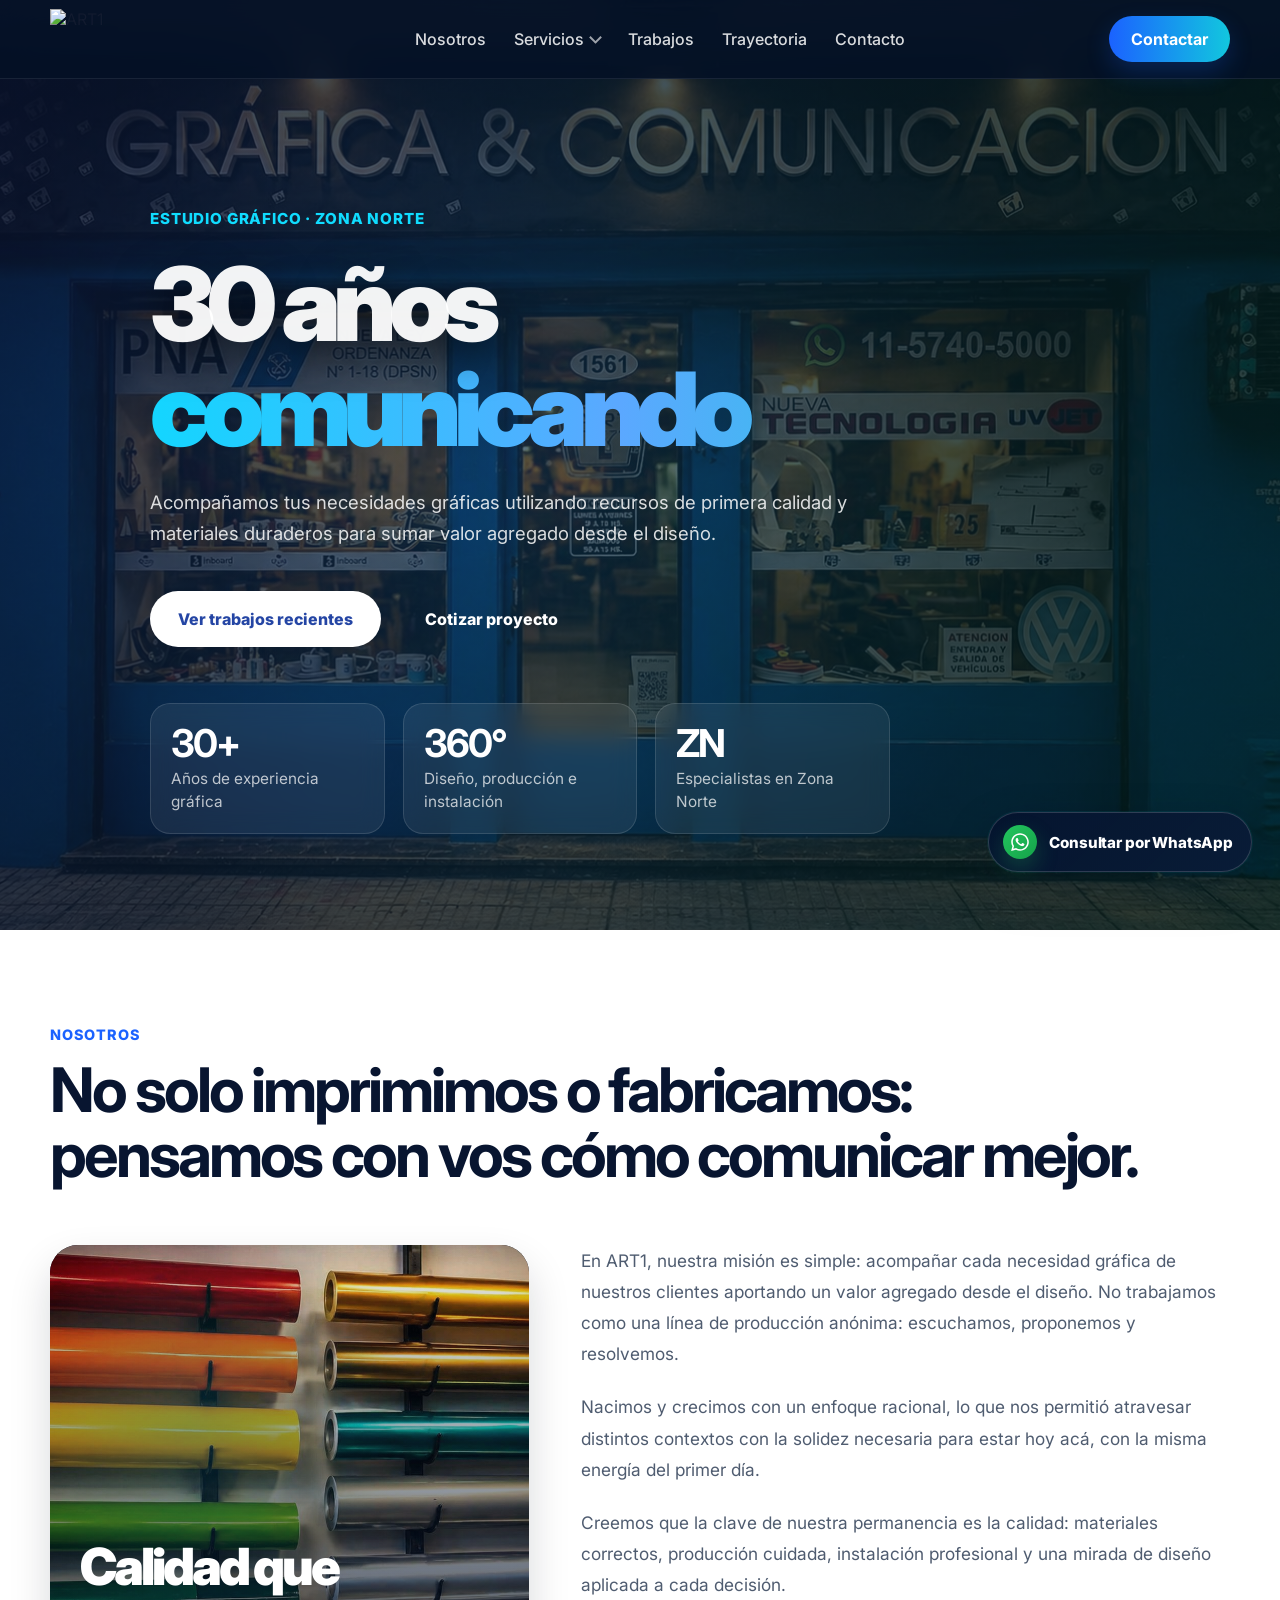
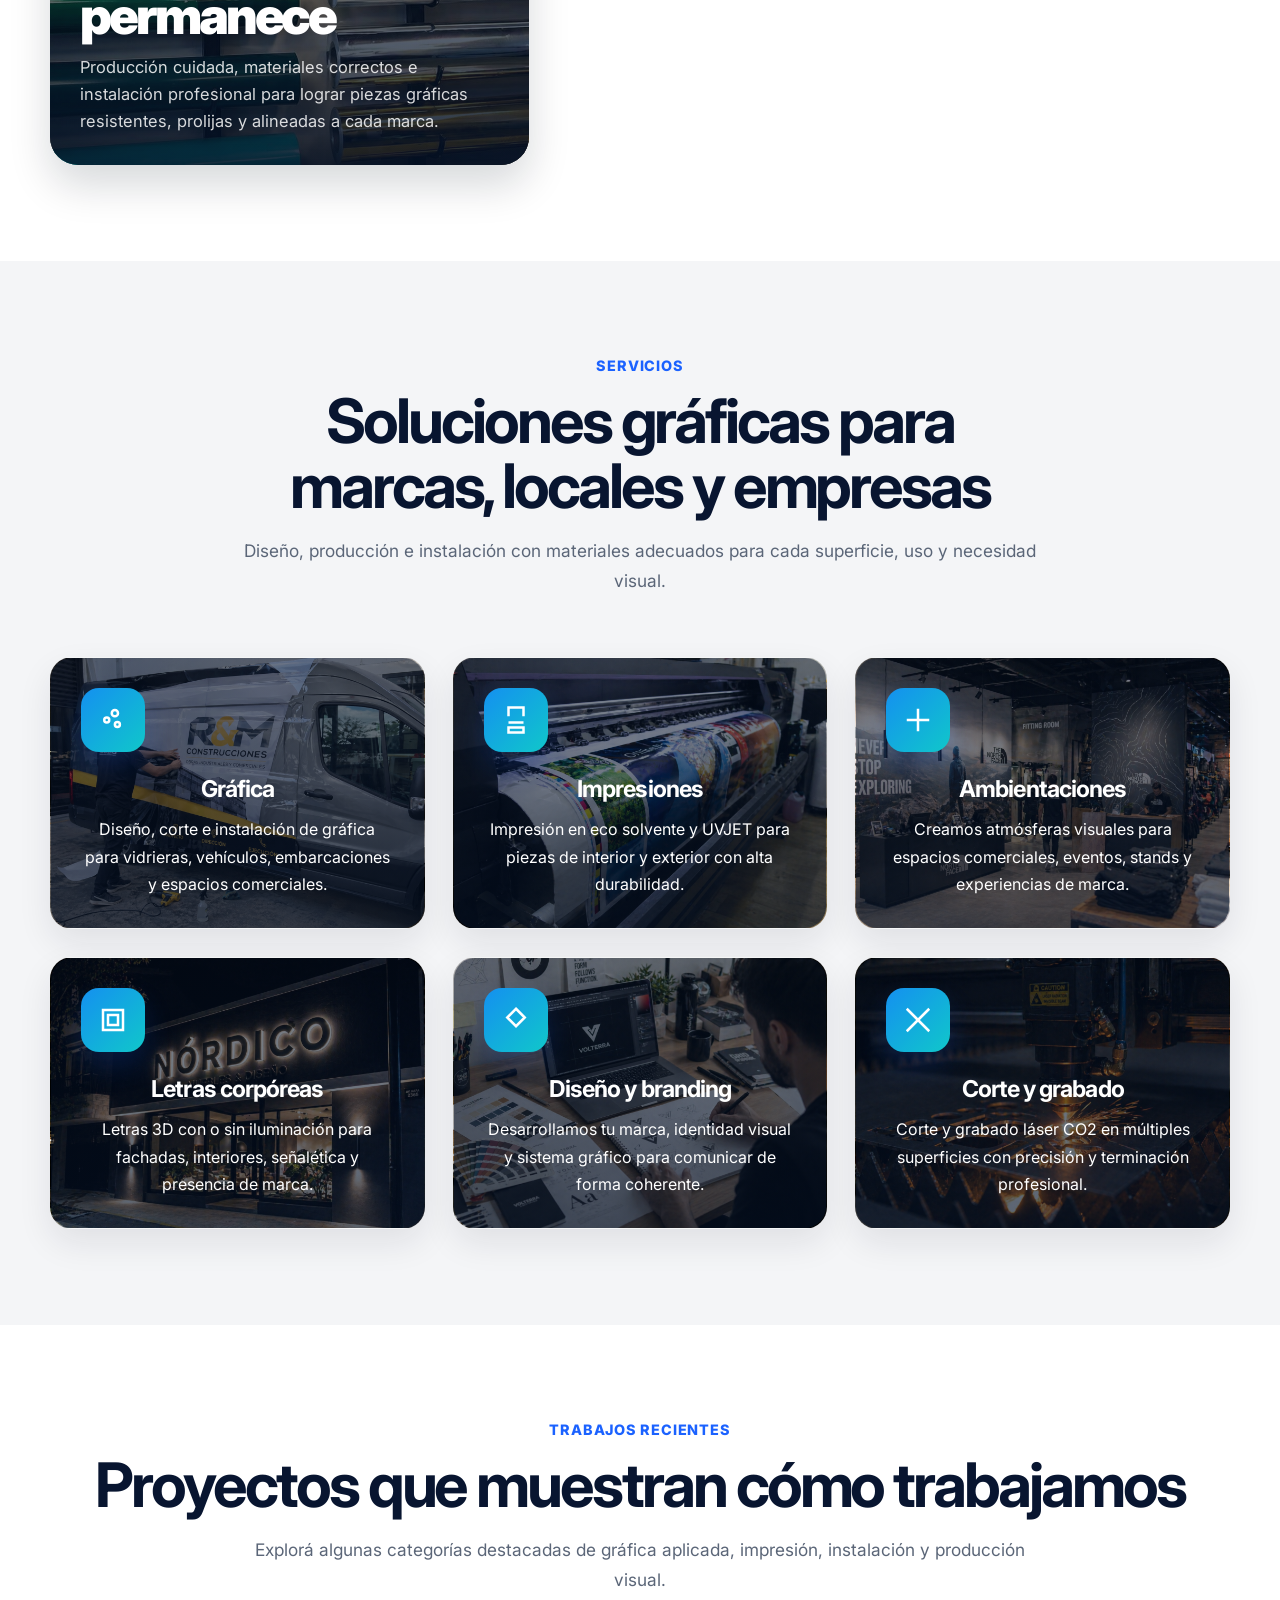
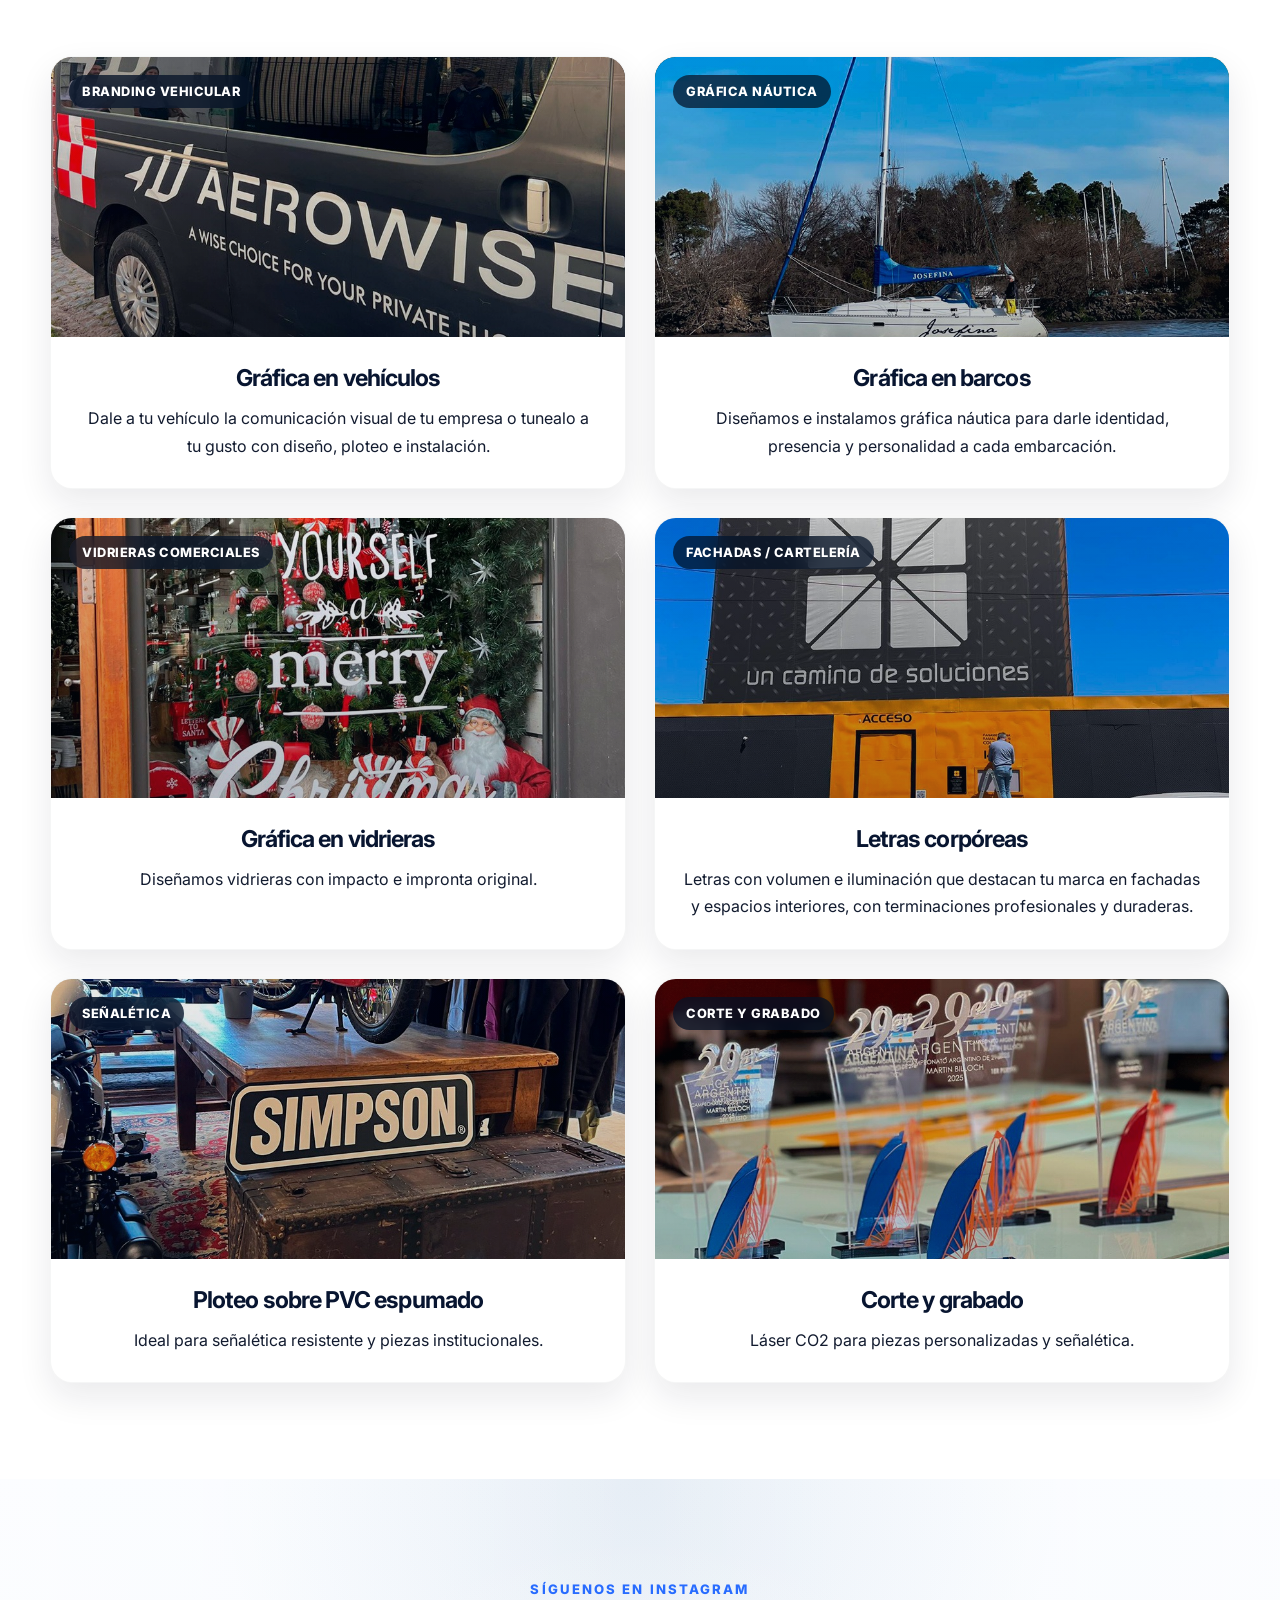
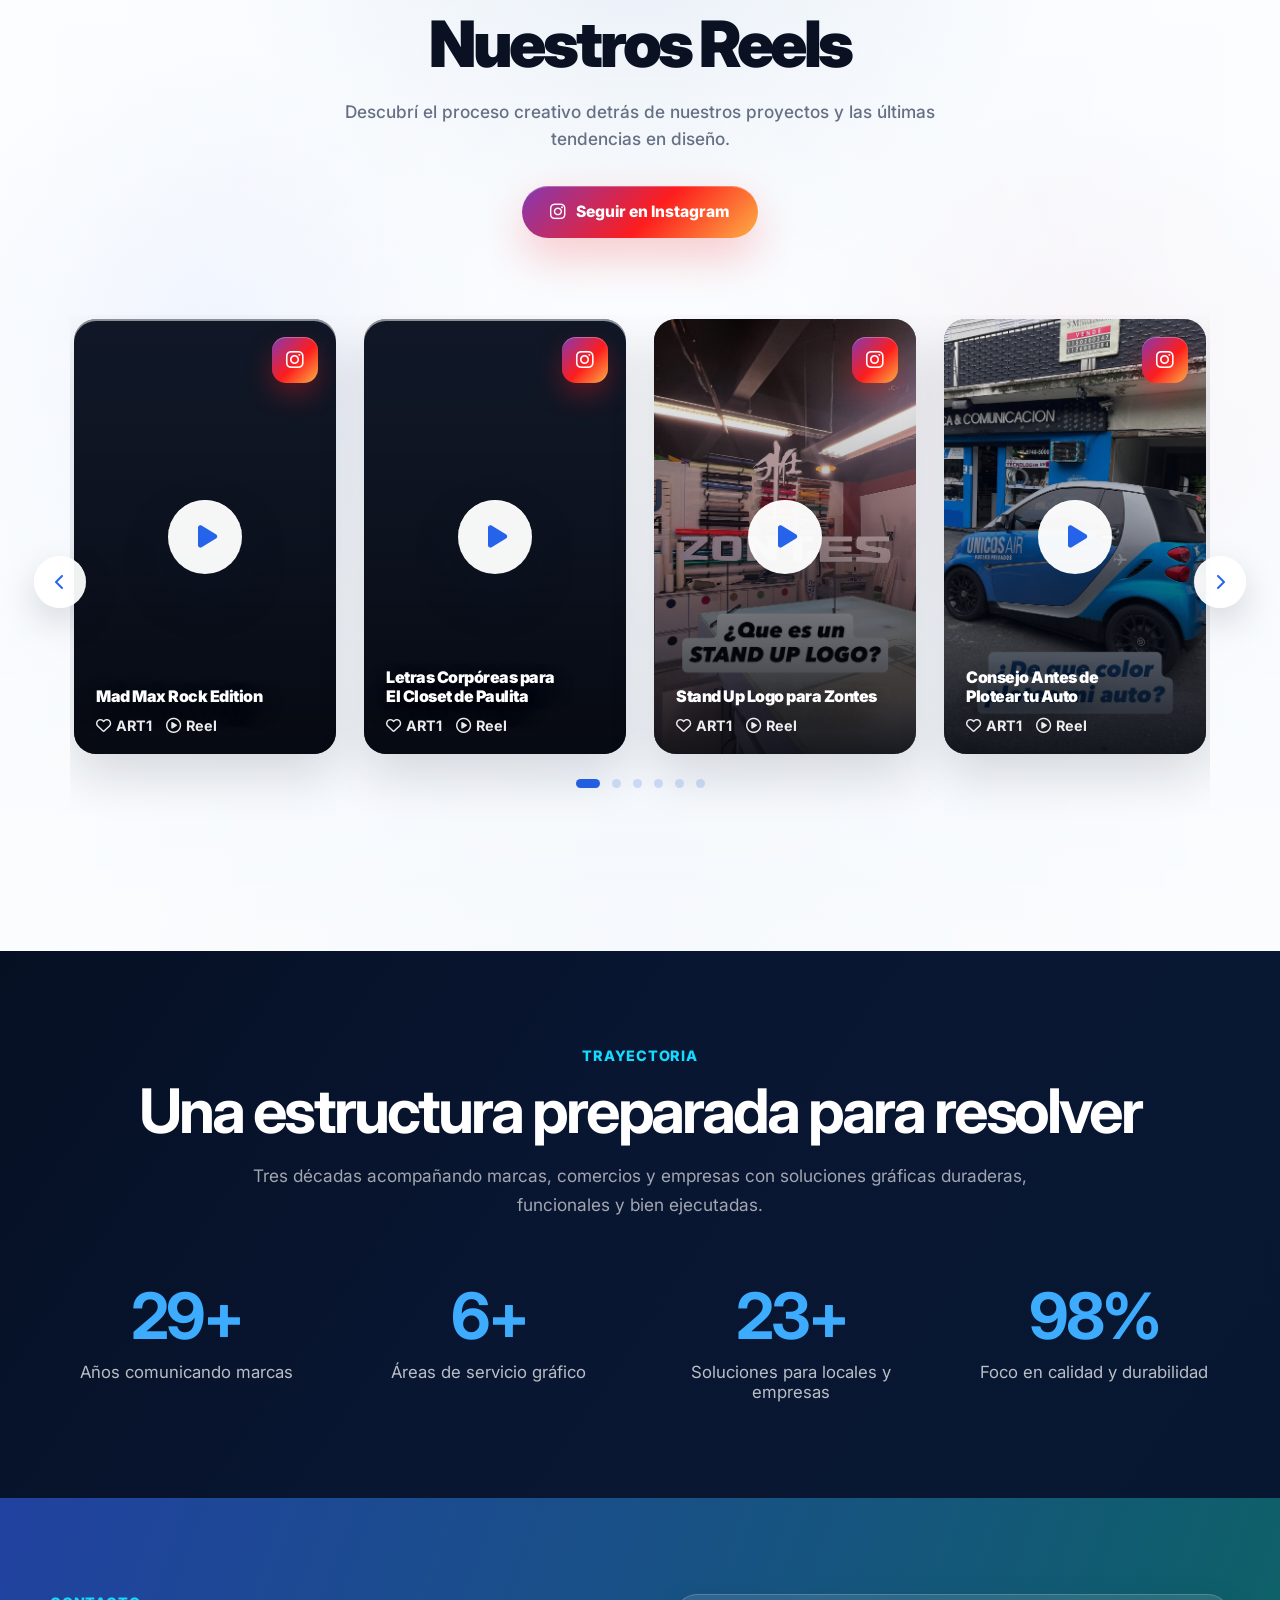
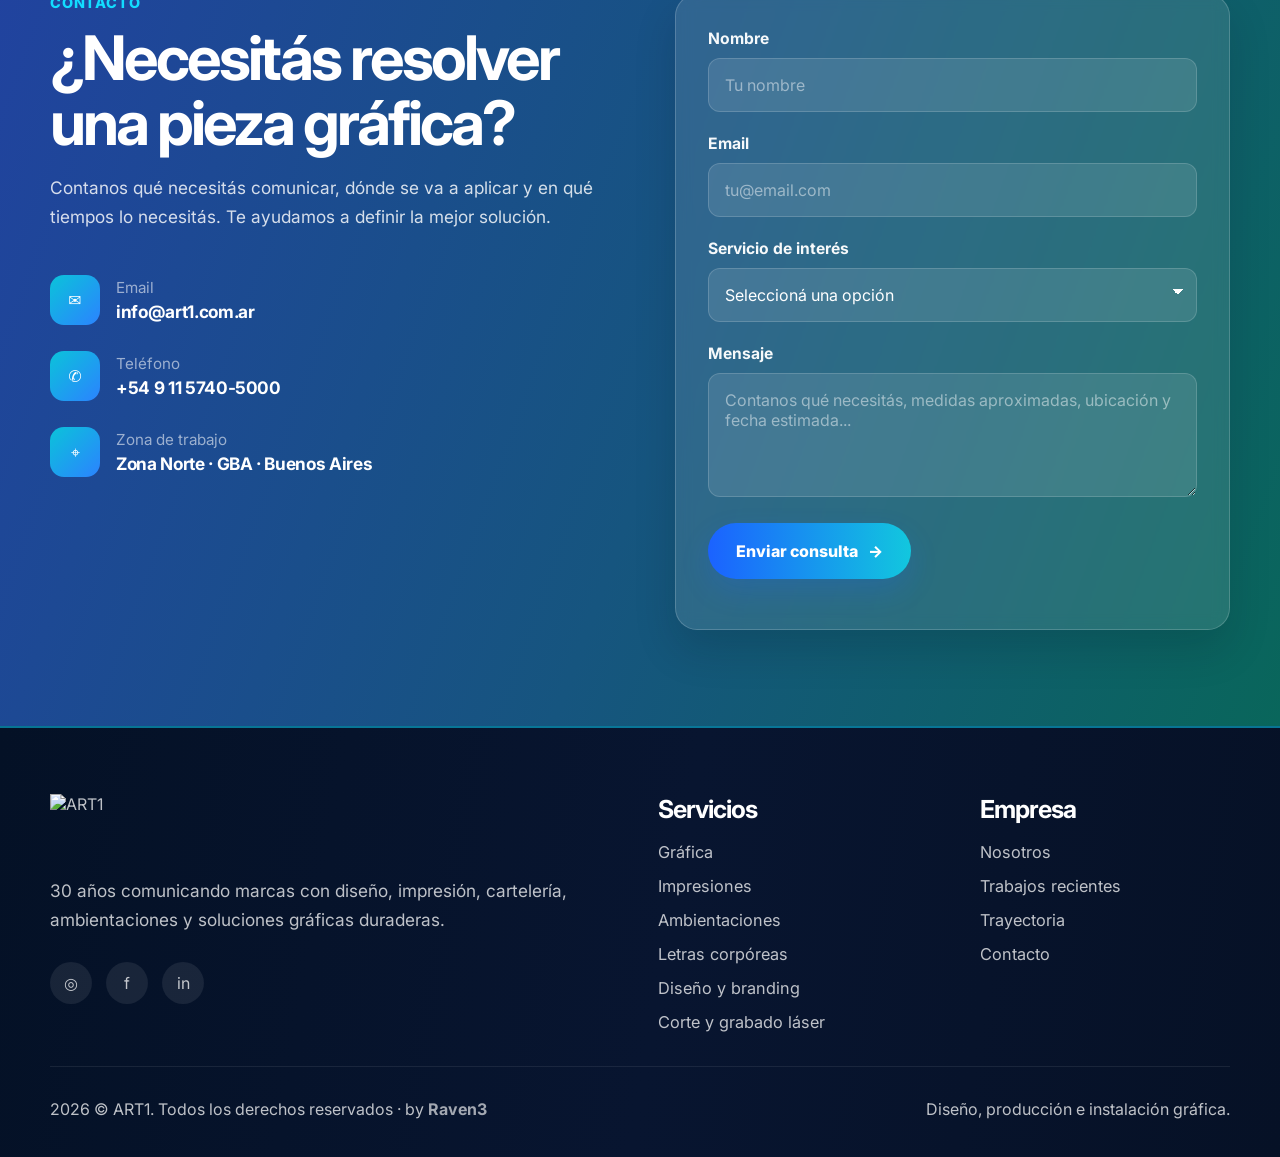
==== commit 5b49da31: "." ====
--- a/index.html
+++ b/index.html
@@ -3035,7 +3035,7 @@
                 <div class="contact-item__icon" aria-hidden="true">✆</div>
                 <div>
                   <small>Teléfono</small>
-                  <strong>+54 11 1234-5678</strong>
+                  <strong>+54 9 11 5740-5000</strong>
                 </div>
               </div>
               <div class="contact-item">
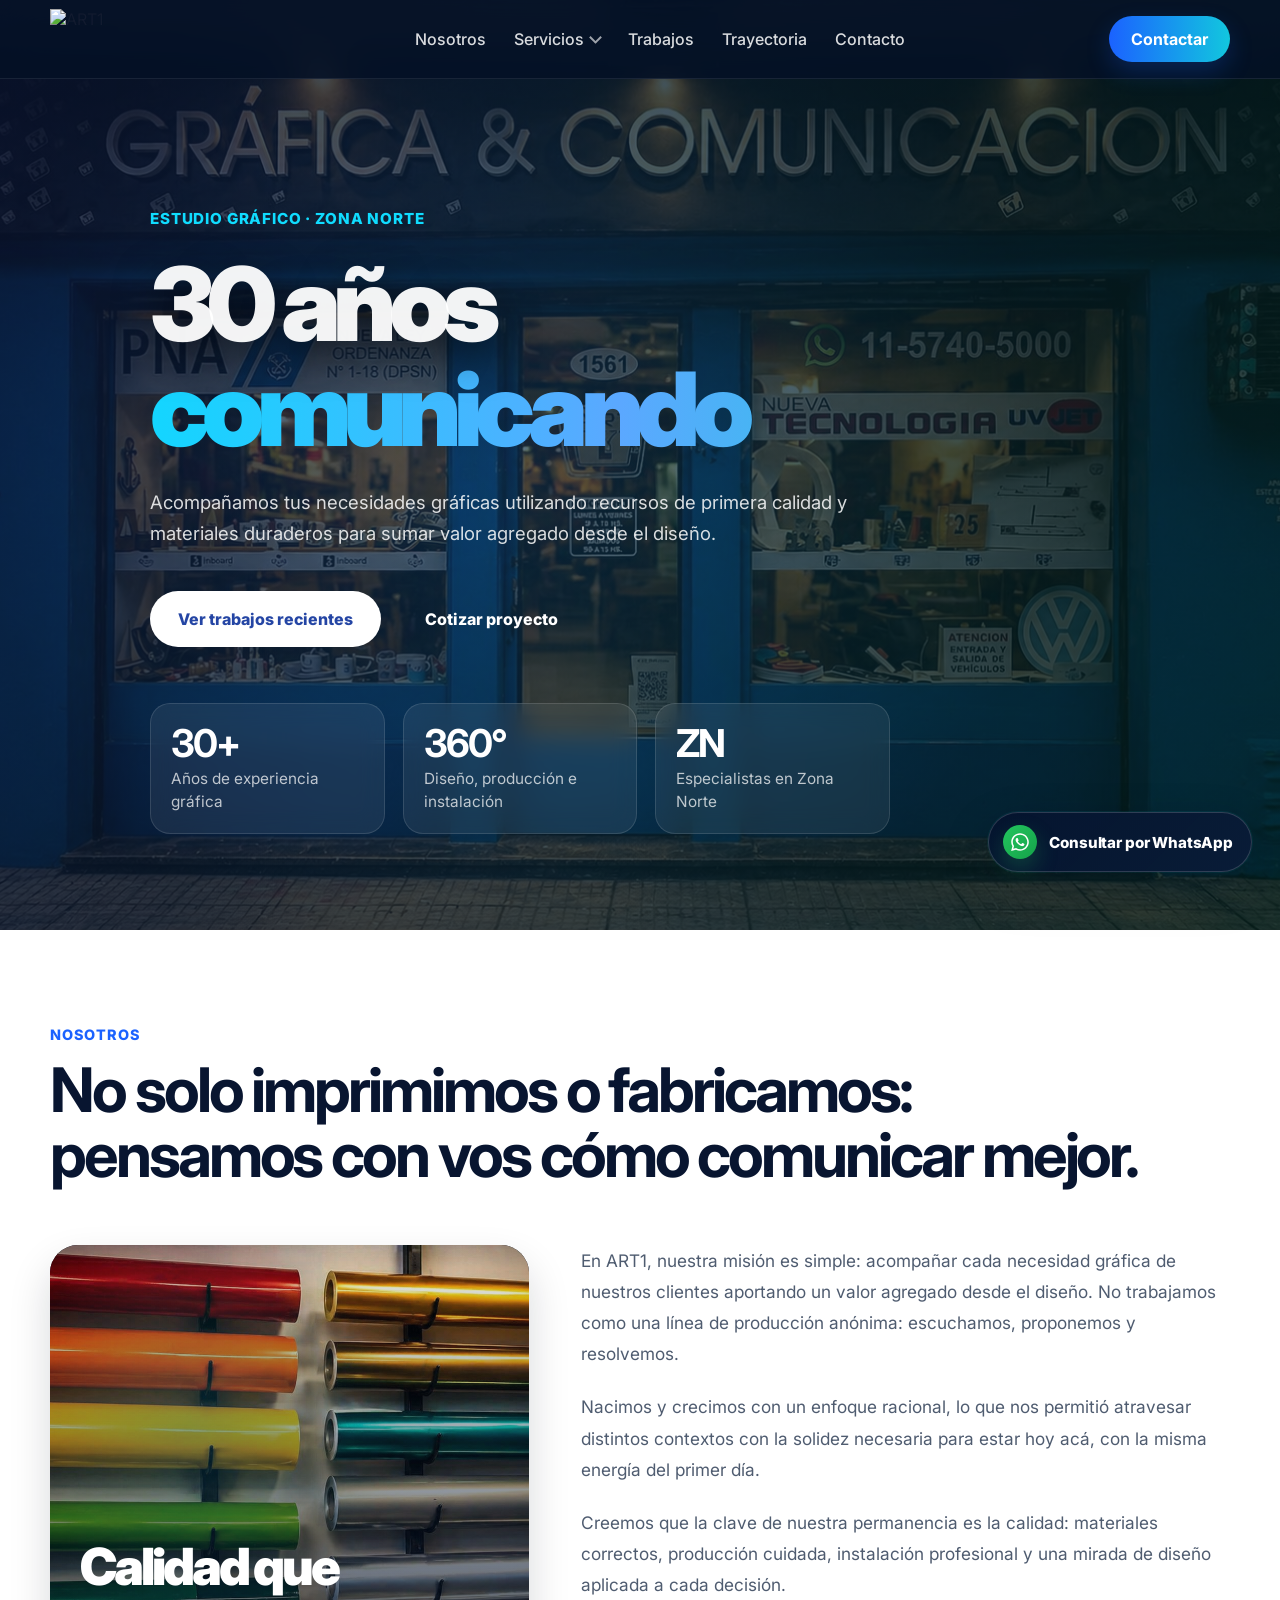
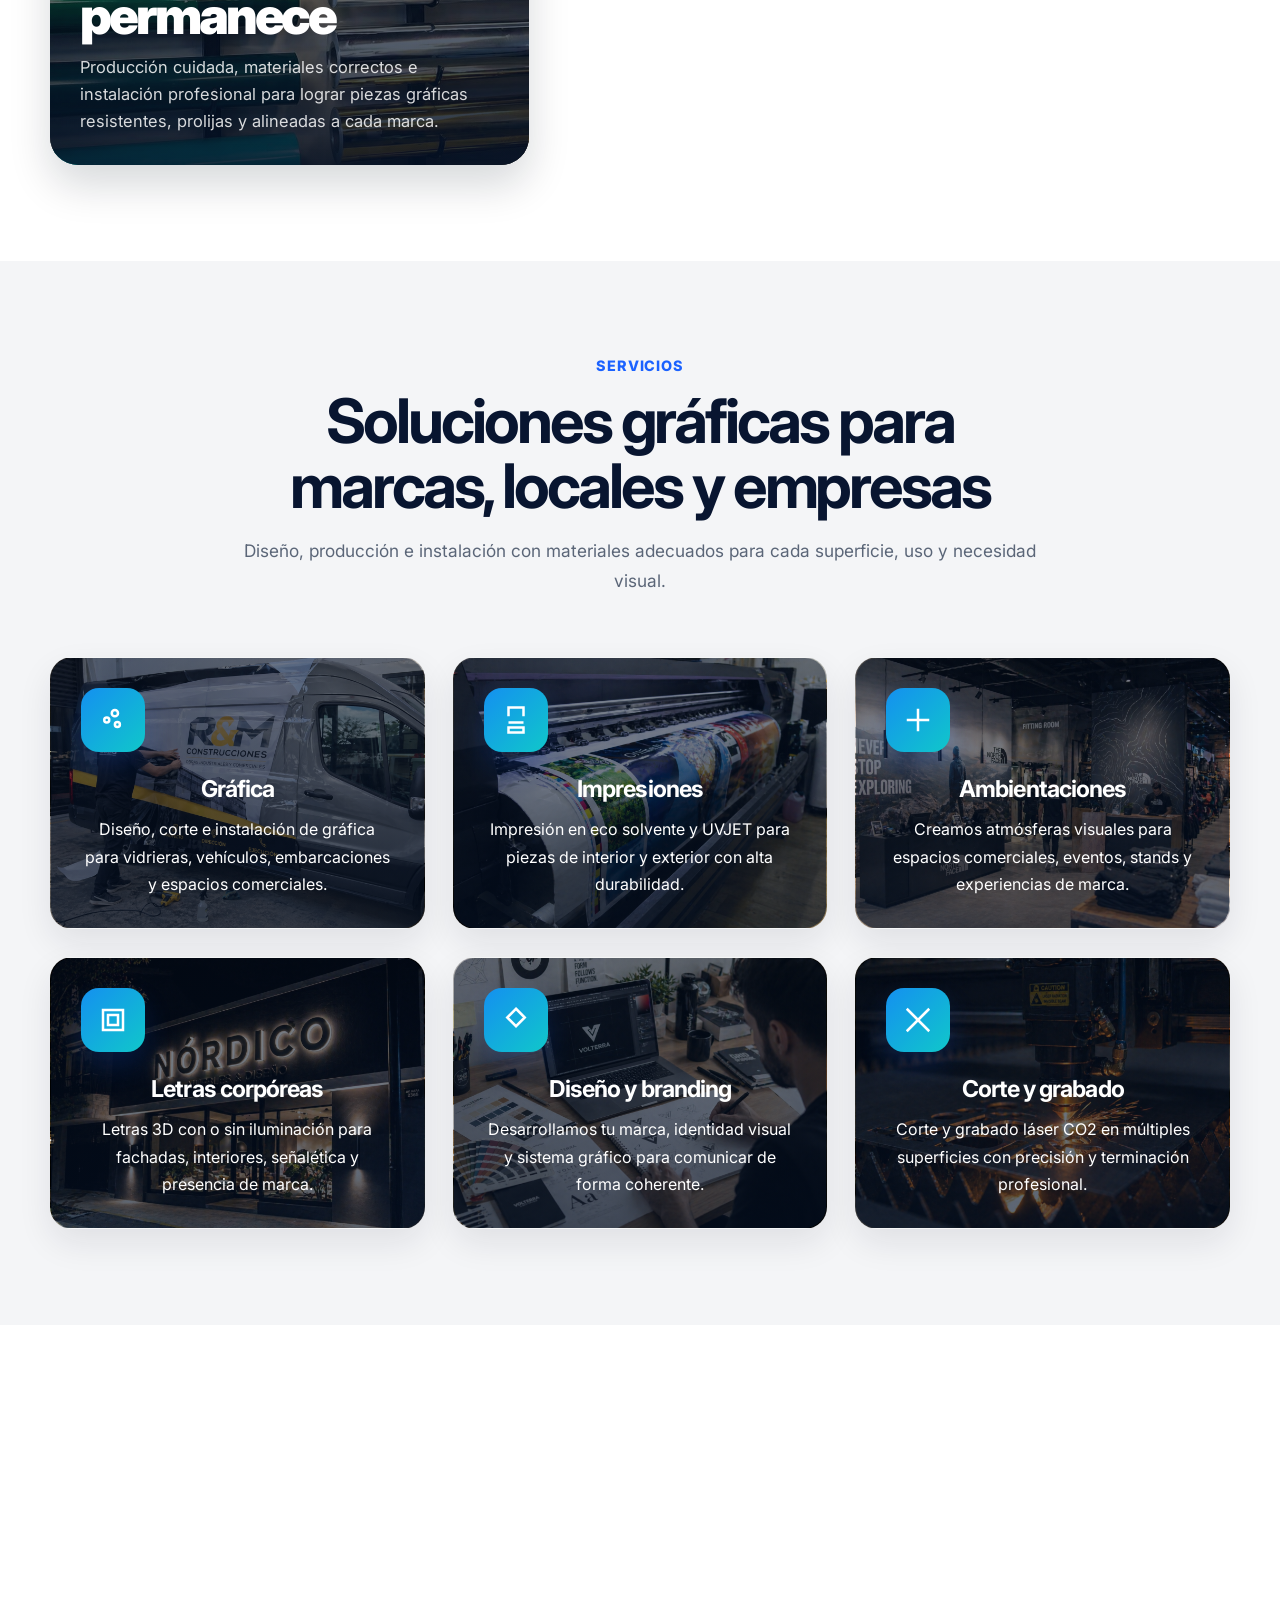
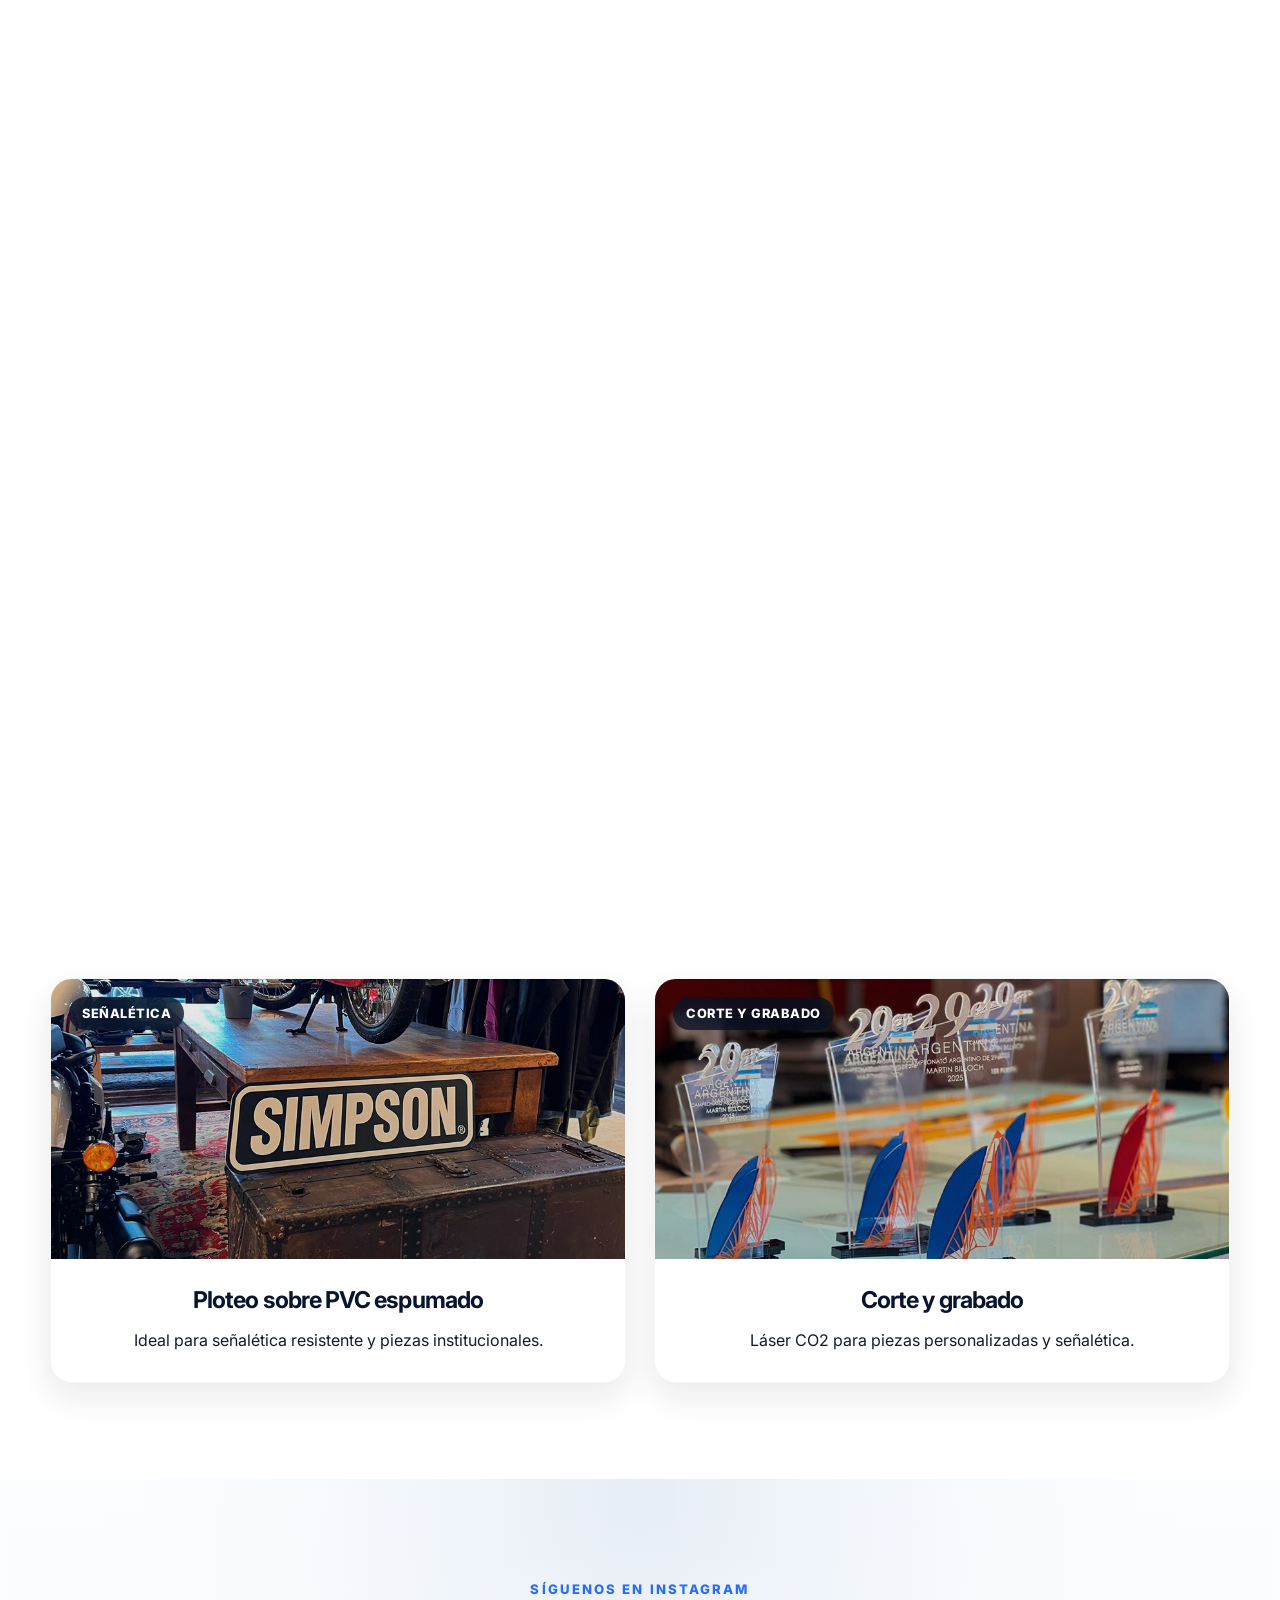
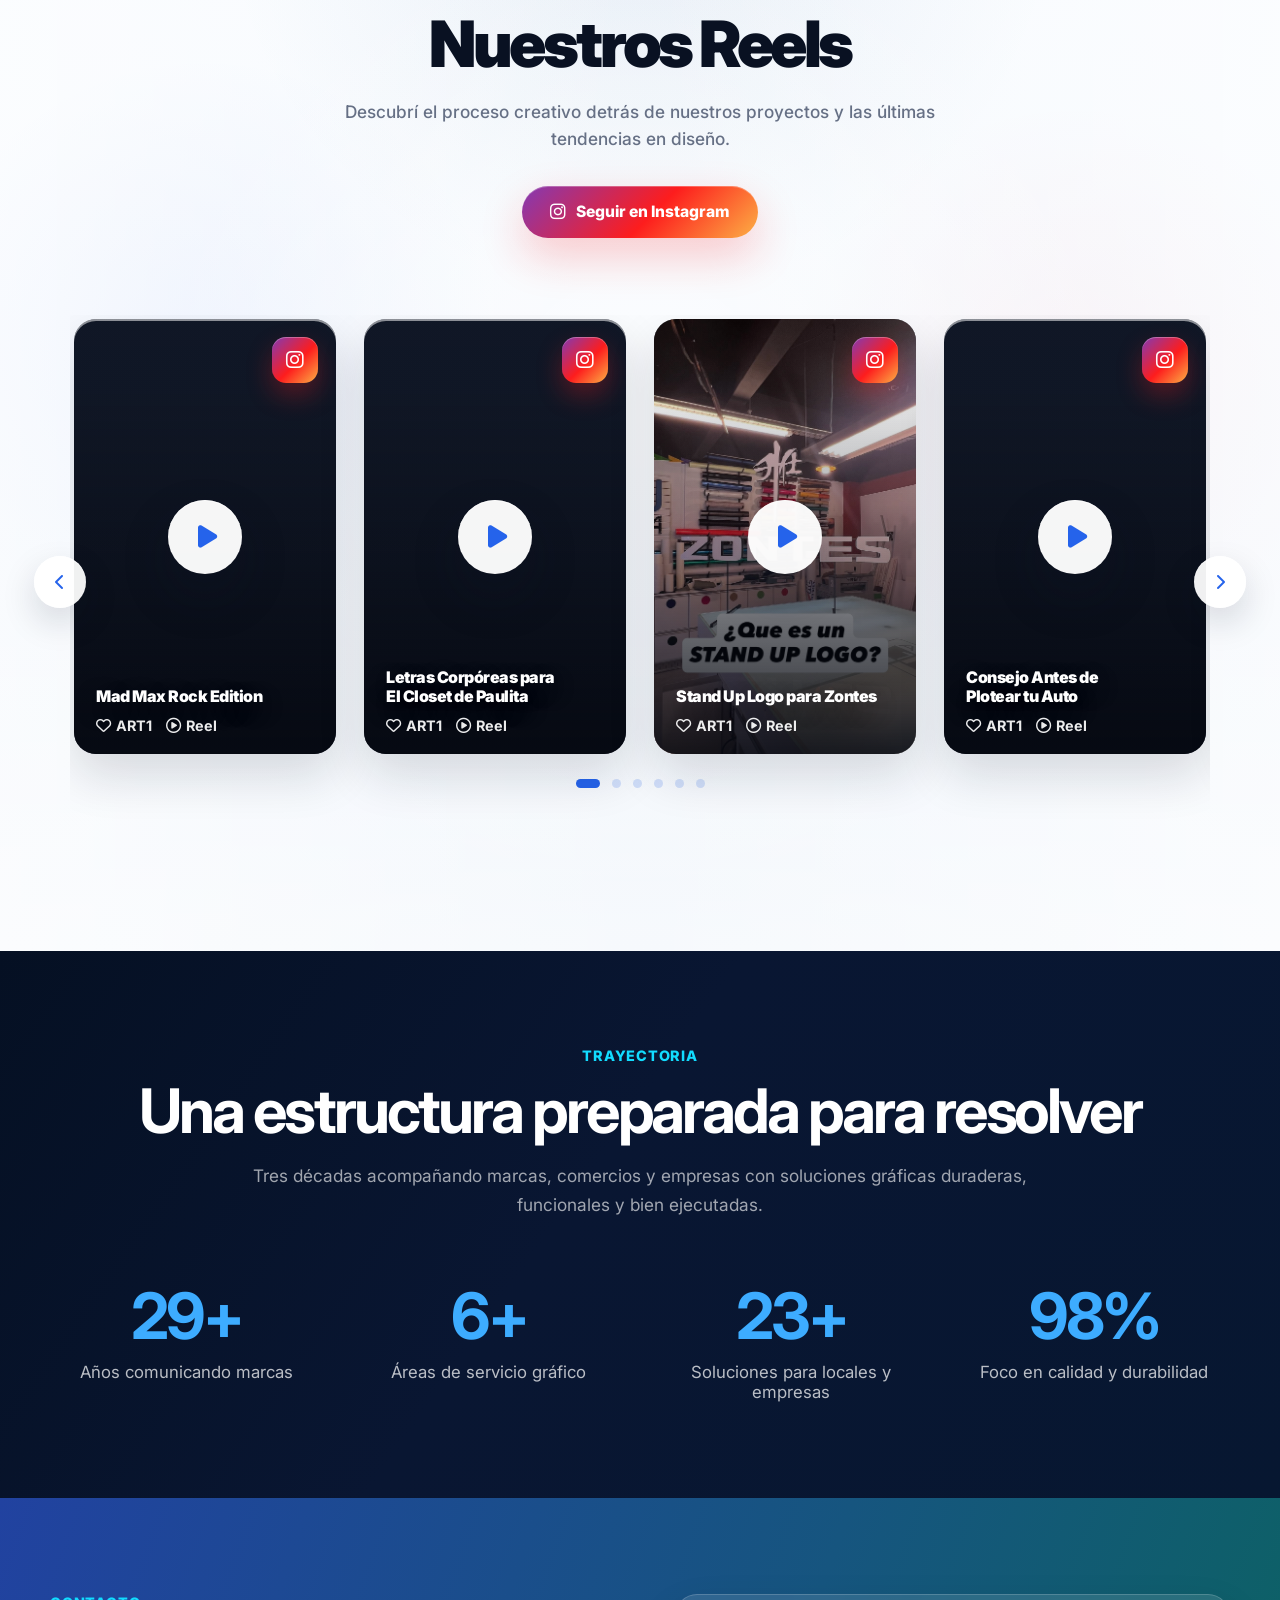
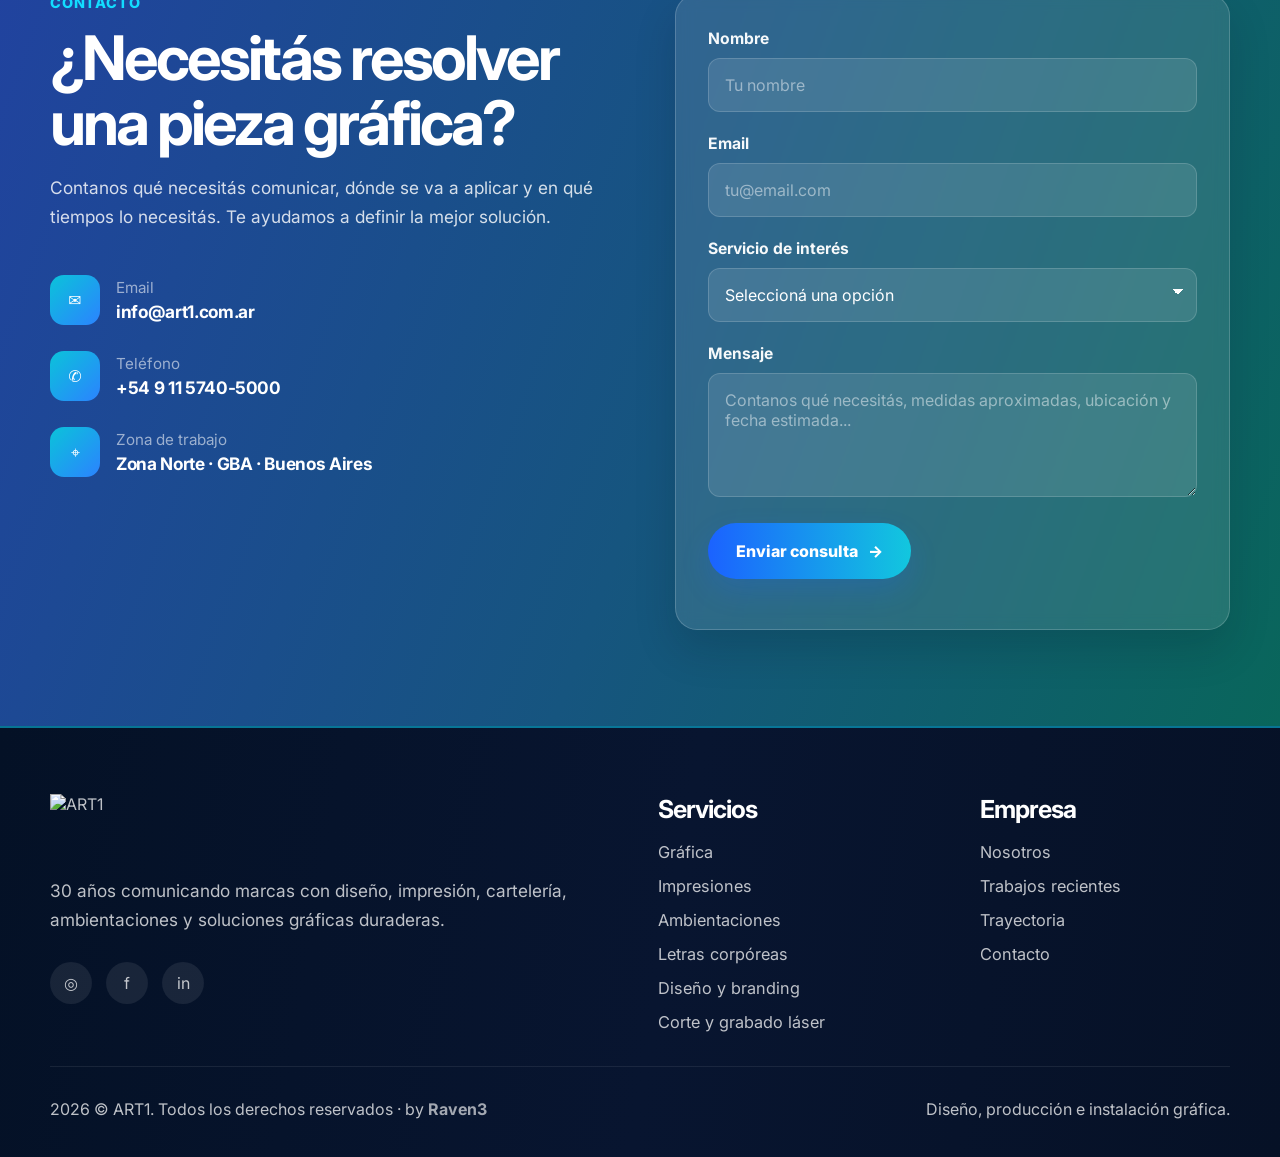
==== commit 0f95dd11: "." ====
--- a/index.html
+++ b/index.html
@@ -2765,7 +2765,7 @@
                 <div class="swiper-slide">
                   <article
                     class="reel-card"
-                    data-video="assets/video/reels/el-closet-de-paulita-letras-corporeas.mp4"
+                    data-video="assets/img/reels/el-closet-de-paulita-letras-corporeas.mp4"
                   >
                     <button
                       class="reel-card__button"
@@ -2805,7 +2805,7 @@
                 <div class="swiper-slide">
                   <article
                     class="reel-card"
-                    data-video="assets/video/reels/zontes-stand-up-logo.mp4"
+                    data-video="assets/img/reels/zontes-stand-up-logo.mp4"
                   >
                     <button
                       class="reel-card__button"
@@ -2845,7 +2845,7 @@
                 <div class="swiper-slide">
                   <article
                     class="reel-card"
-                    data-video="assets/video/reels/consejo-antes-de-plotear-tu-auto.mp4"
+                    data-video="assets/img/reels/consejo-antes-de-plotear-tu-auto.mp4"
                   >
                     <button
                       class="reel-card__button"
@@ -2885,7 +2885,7 @@
                 <div class="swiper-slide">
                   <article
                     class="reel-card"
-                    data-video="assets/video/reels/letras-corporeas-con-iluminacion.mp4"
+                    data-video="assets/img/reels/letras-corporeas-con-iluminacion.mp4"
                   >
                     <button
                       class="reel-card__button"
@@ -2925,7 +2925,7 @@
                 <div class="swiper-slide">
                   <article
                     class="reel-card"
-                    data-video="assets/video/reels/experiencia-humana-art1.mp4"
+                    data-video="assets/img/reels/experiencia-humana-art1.mp4"
                   >
                     <button
                       class="reel-card__button"
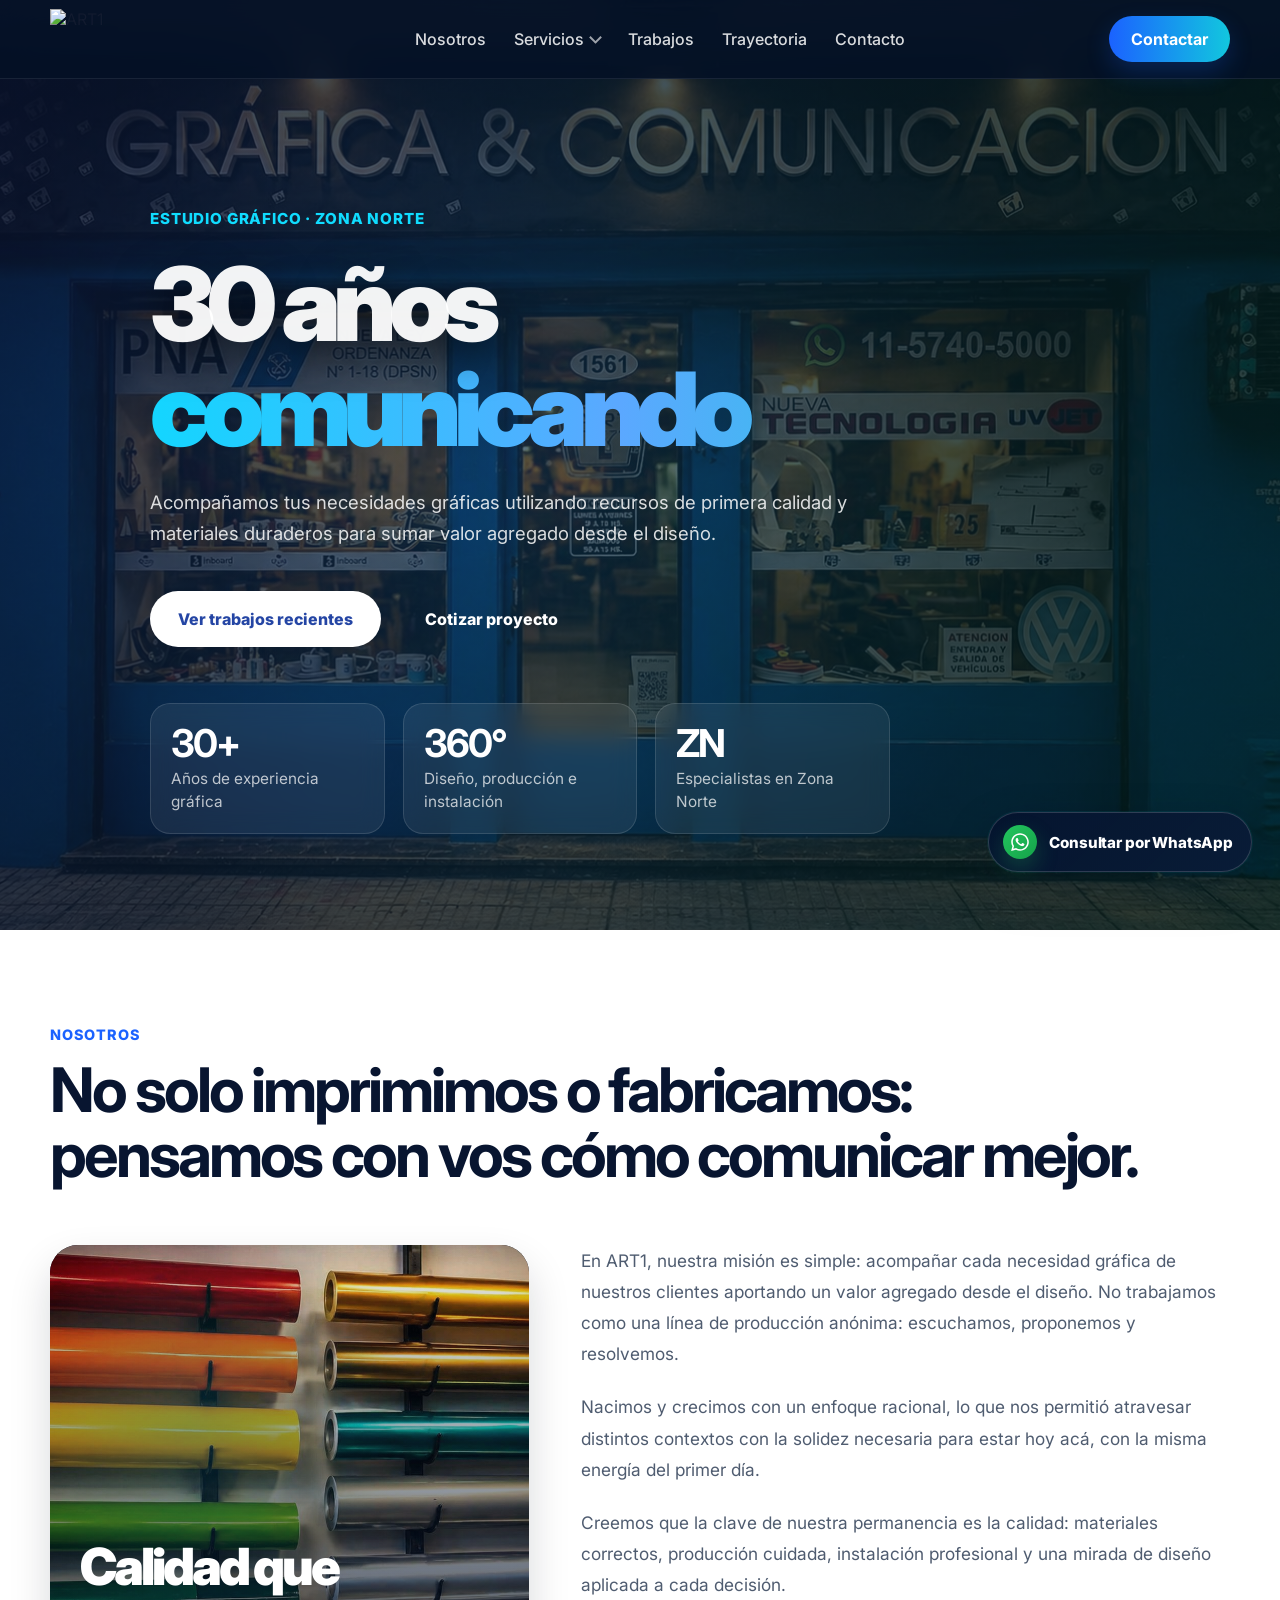
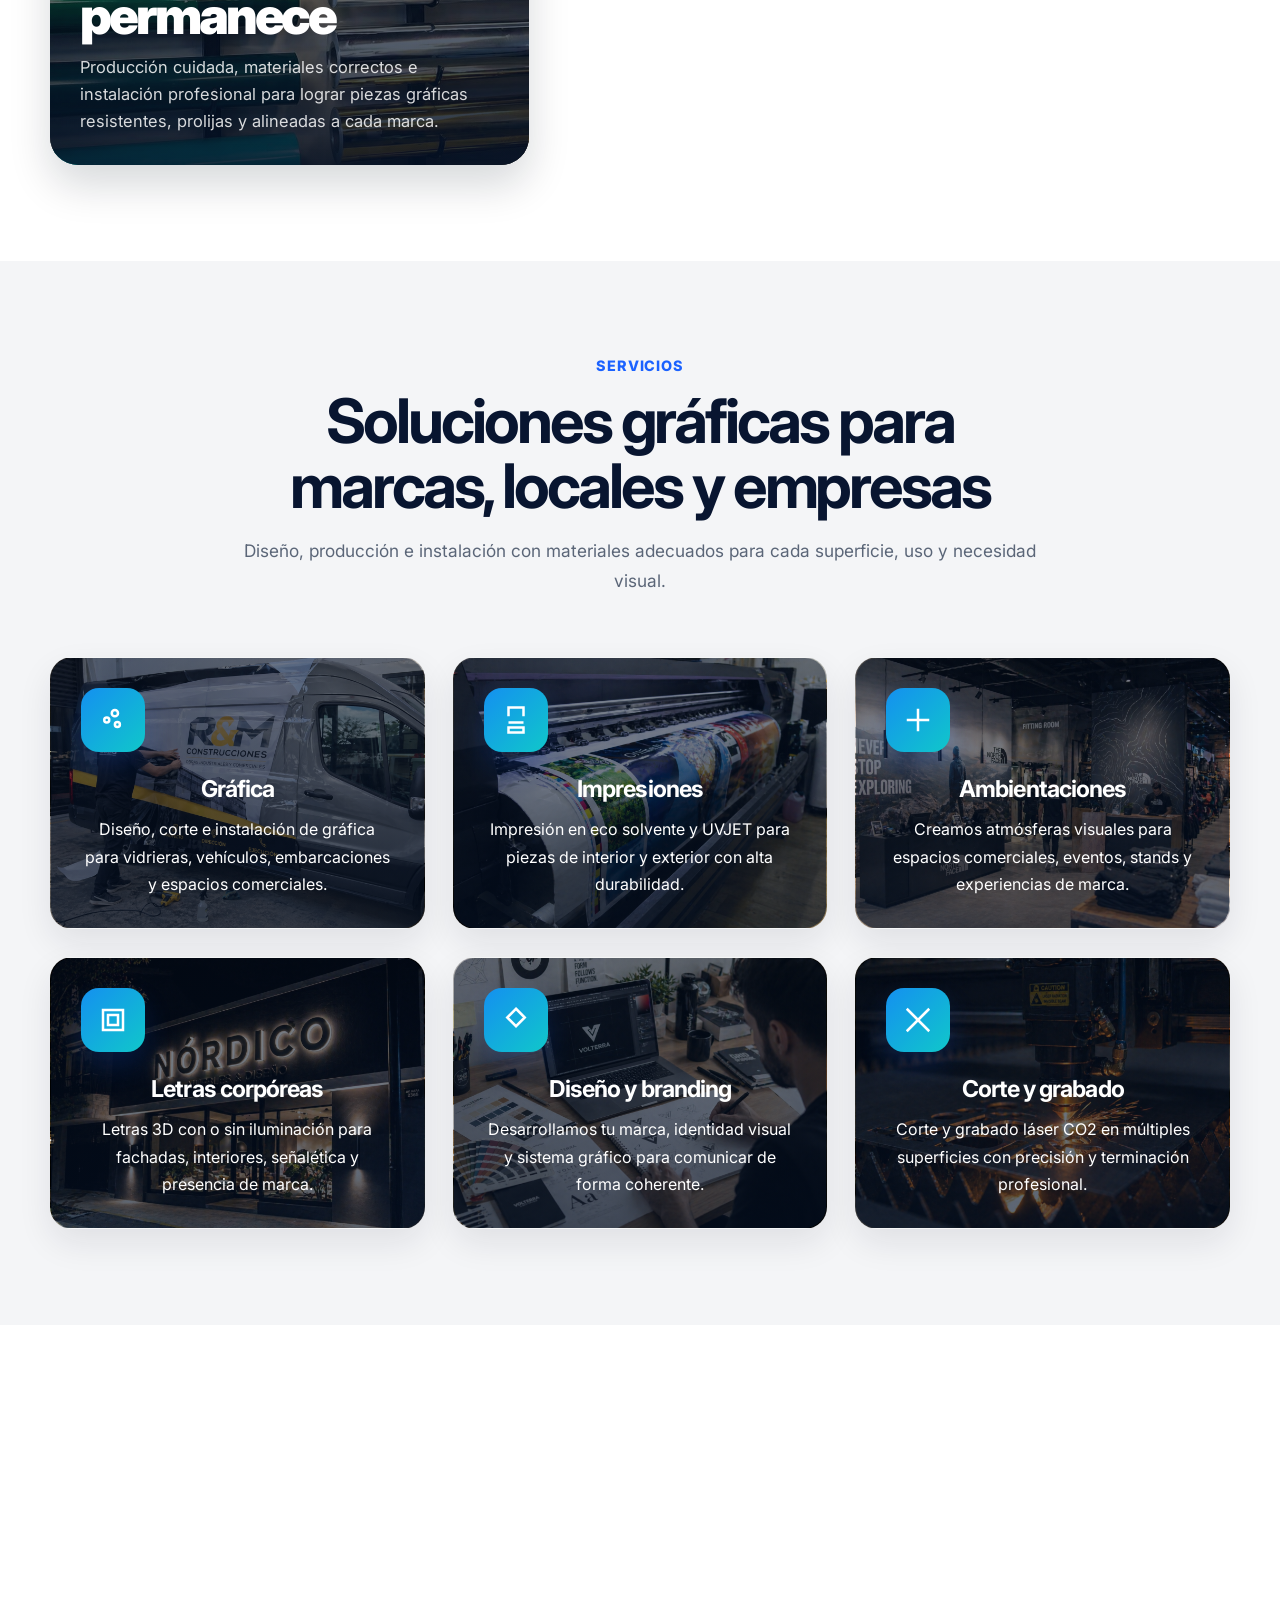
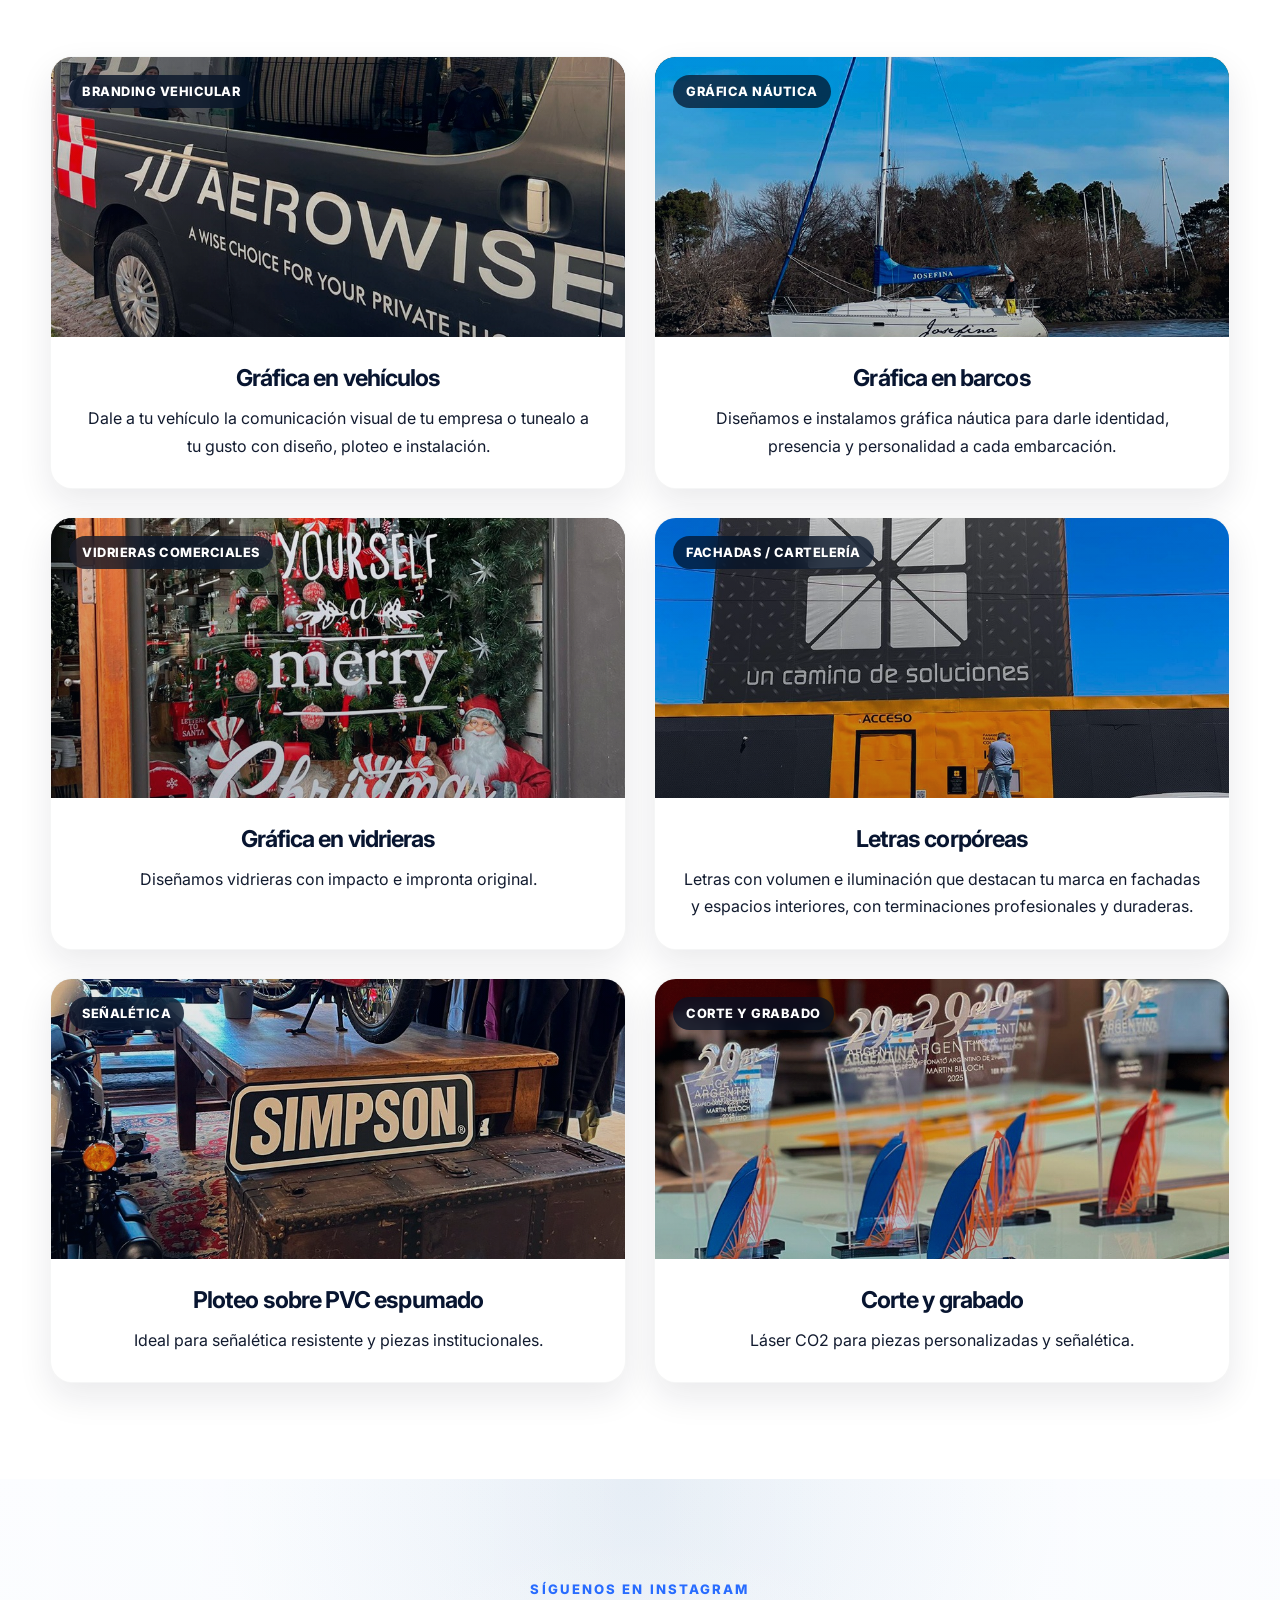
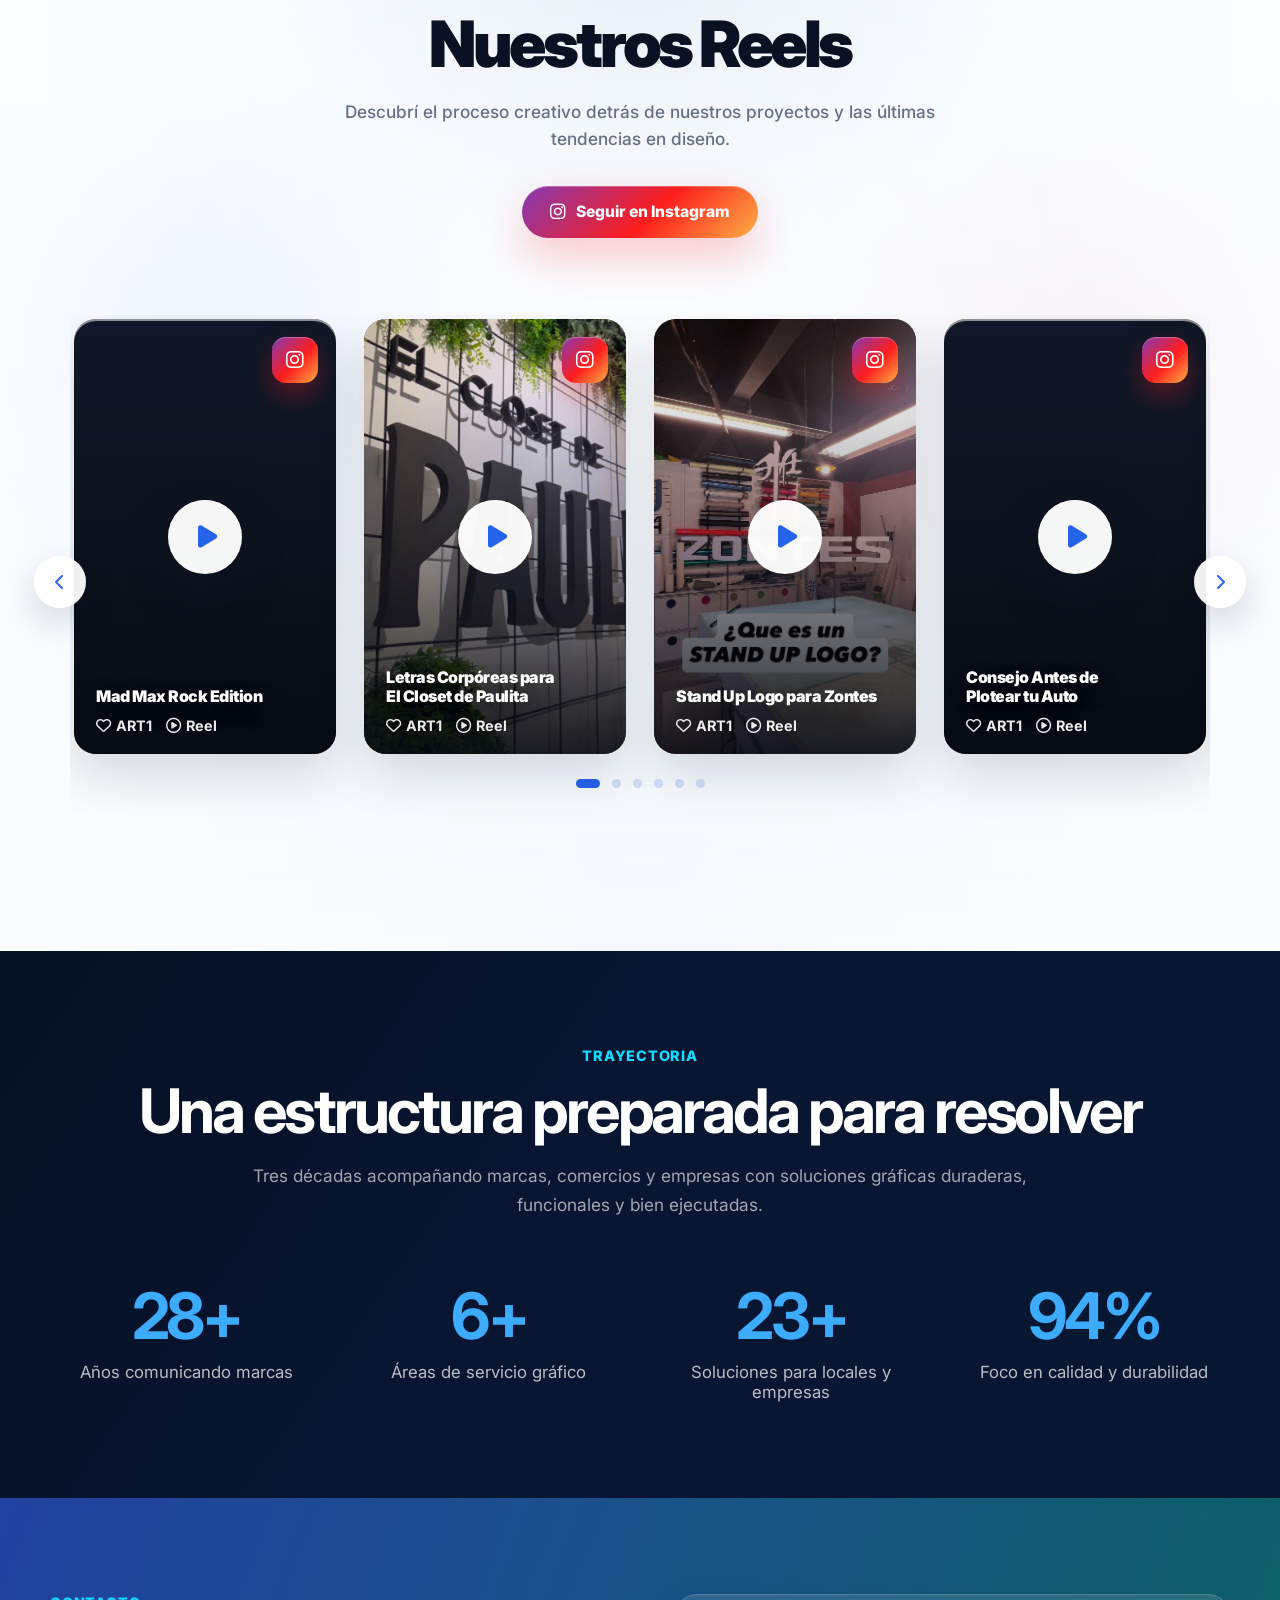
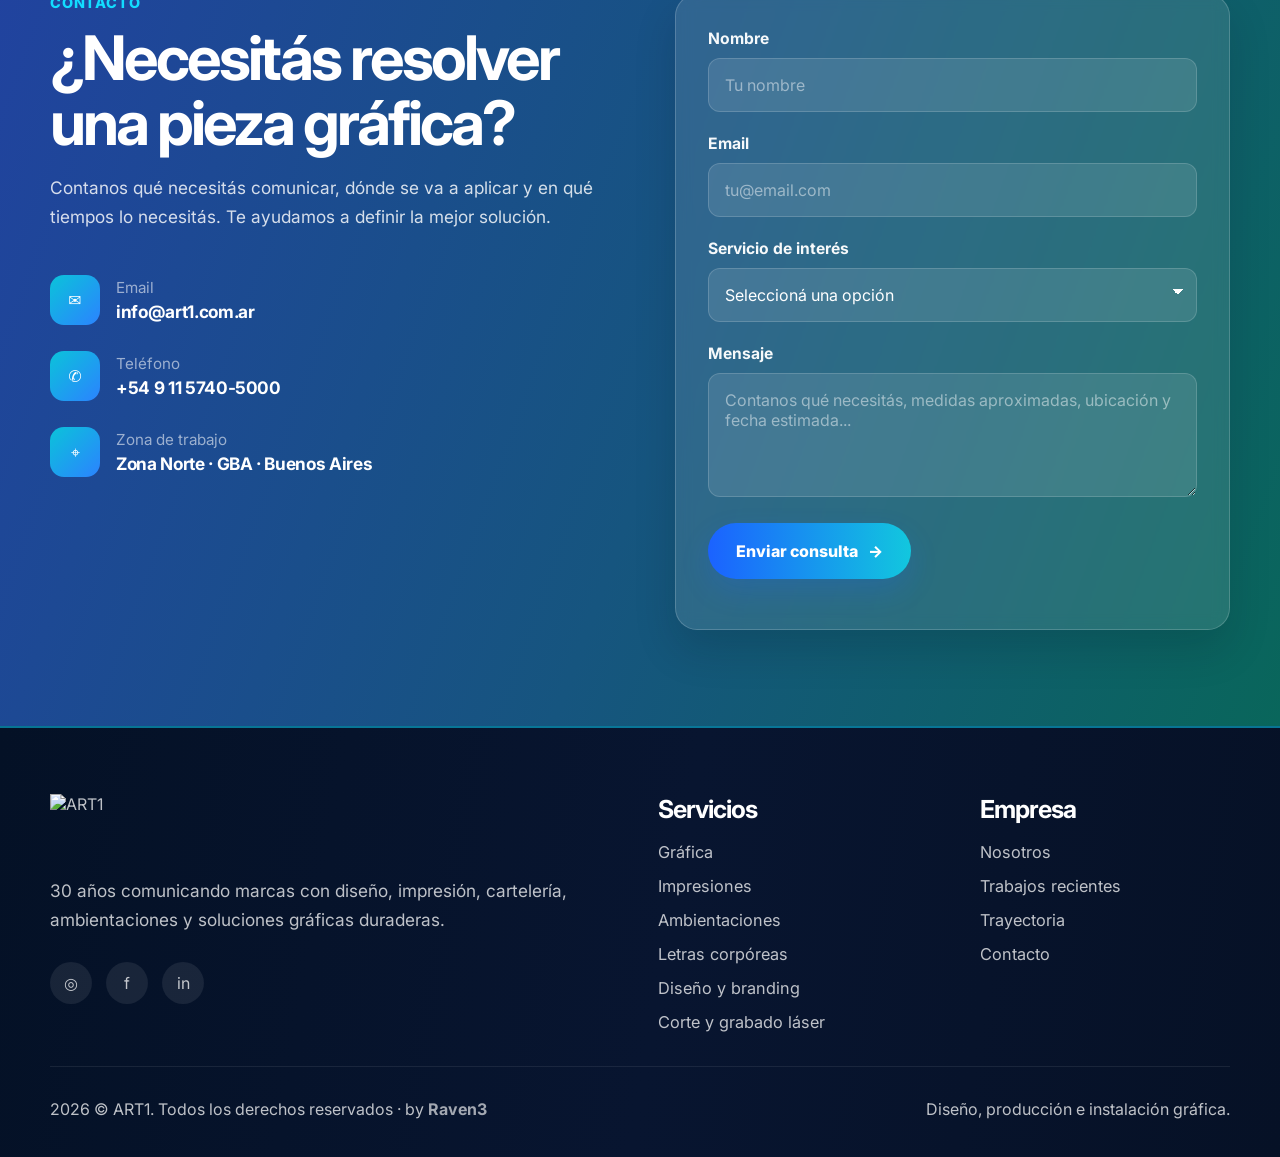
==== commit a4b35652: "." ====
--- a/index.html
+++ b/index.html
@@ -2637,7 +2637,12 @@
                     </div>
                     <div class="swiper-slide">
                       <img
-                        src="assets/img/gallery/grafica-pvc/ploteo-pvc-espumado-senalizacion-comercial.jpeg"
+                        src="assets/img/gallery/grafica-pvc/señaletica_1.jpeg"
+                      />
+                    </div>
+                    <div class="swiper-slide">
+                      <img
+                        src="assets/img/gallery/grafica-pvc/señaletica_2.jpeg"
                       />
                     </div>
                   </div>
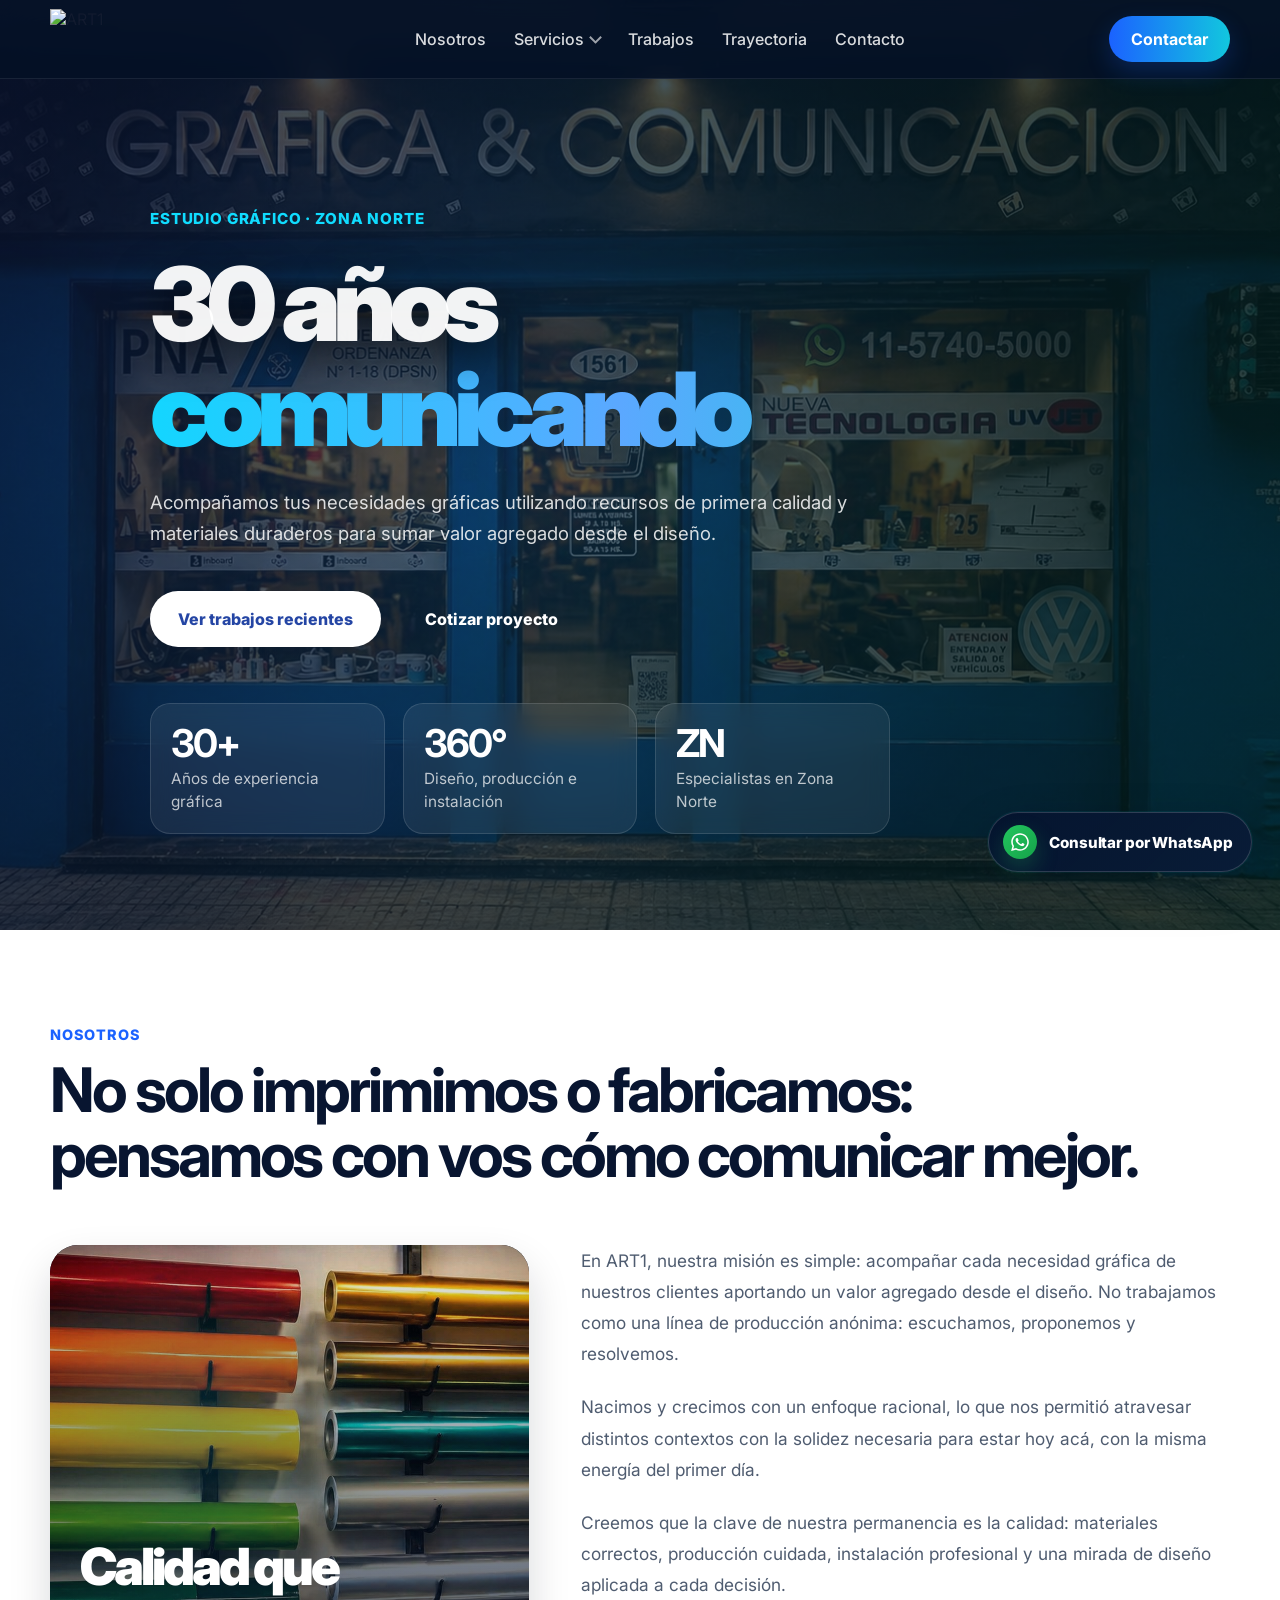
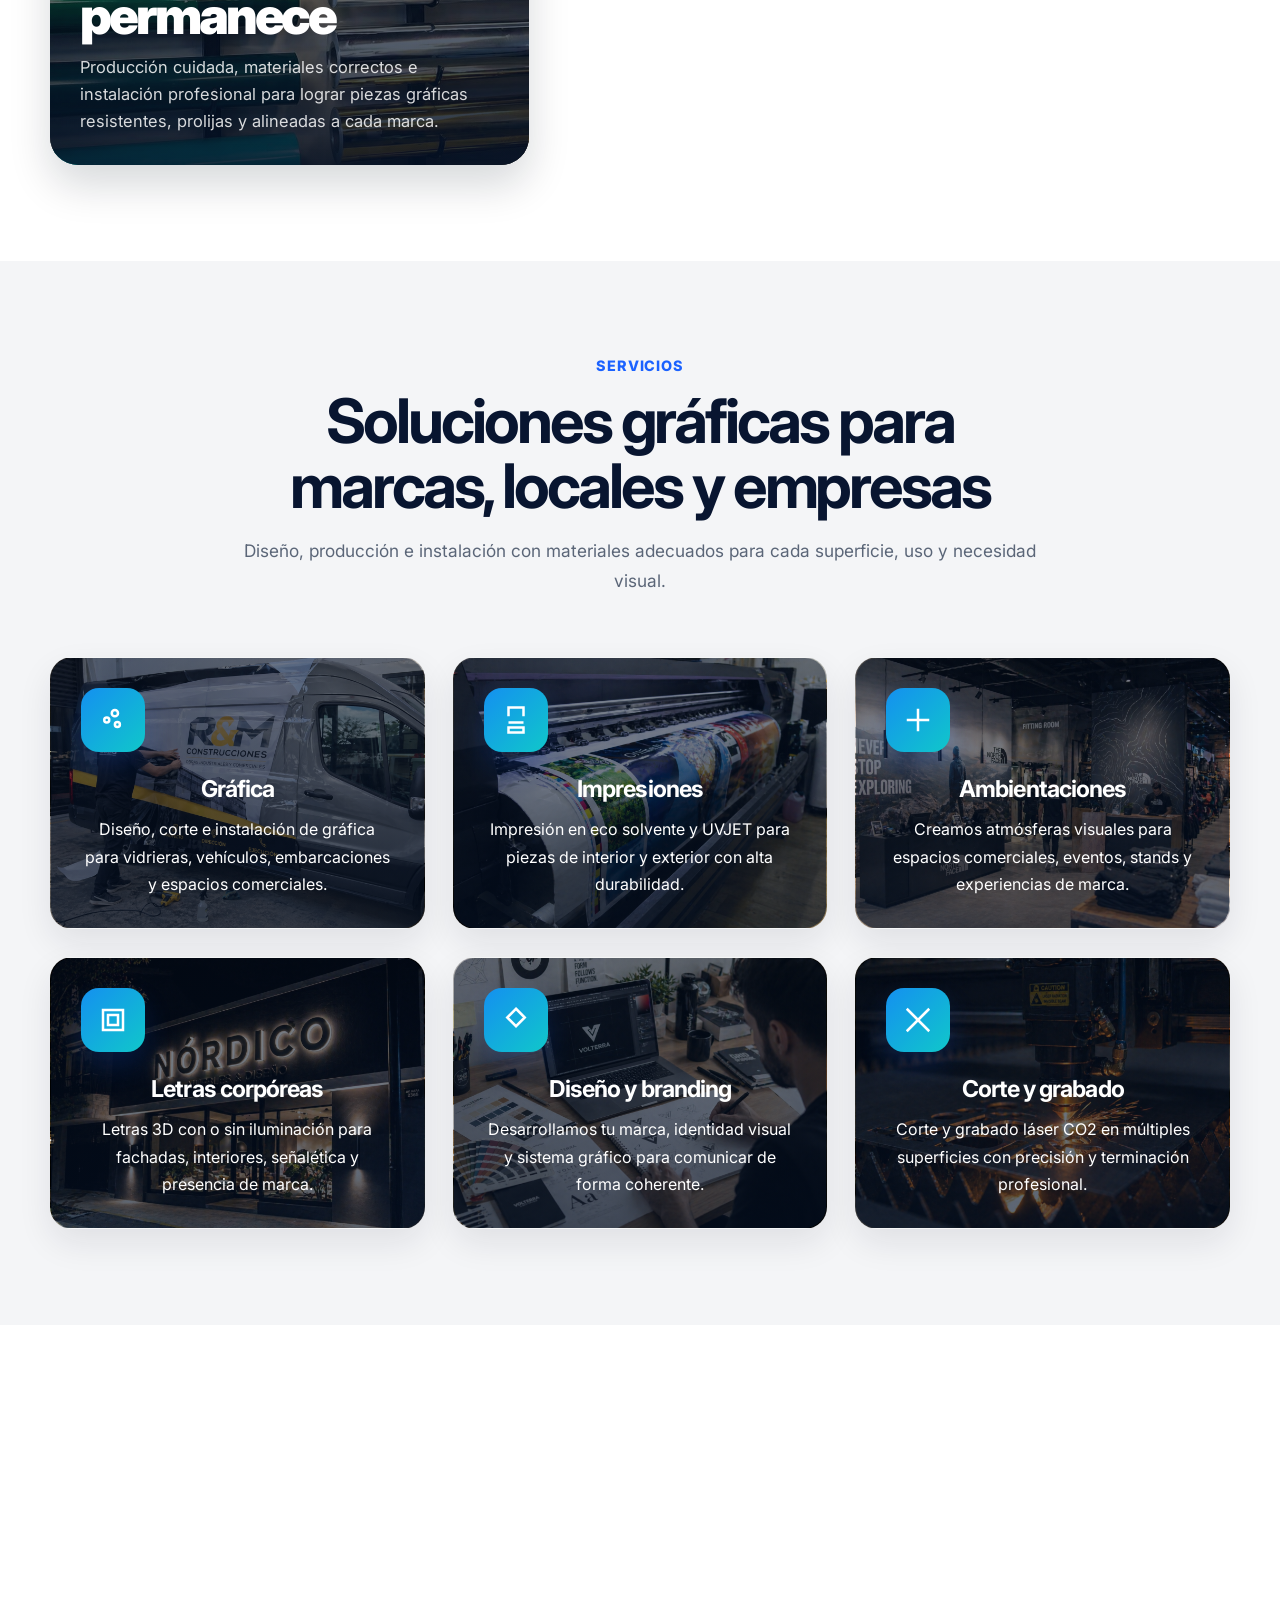
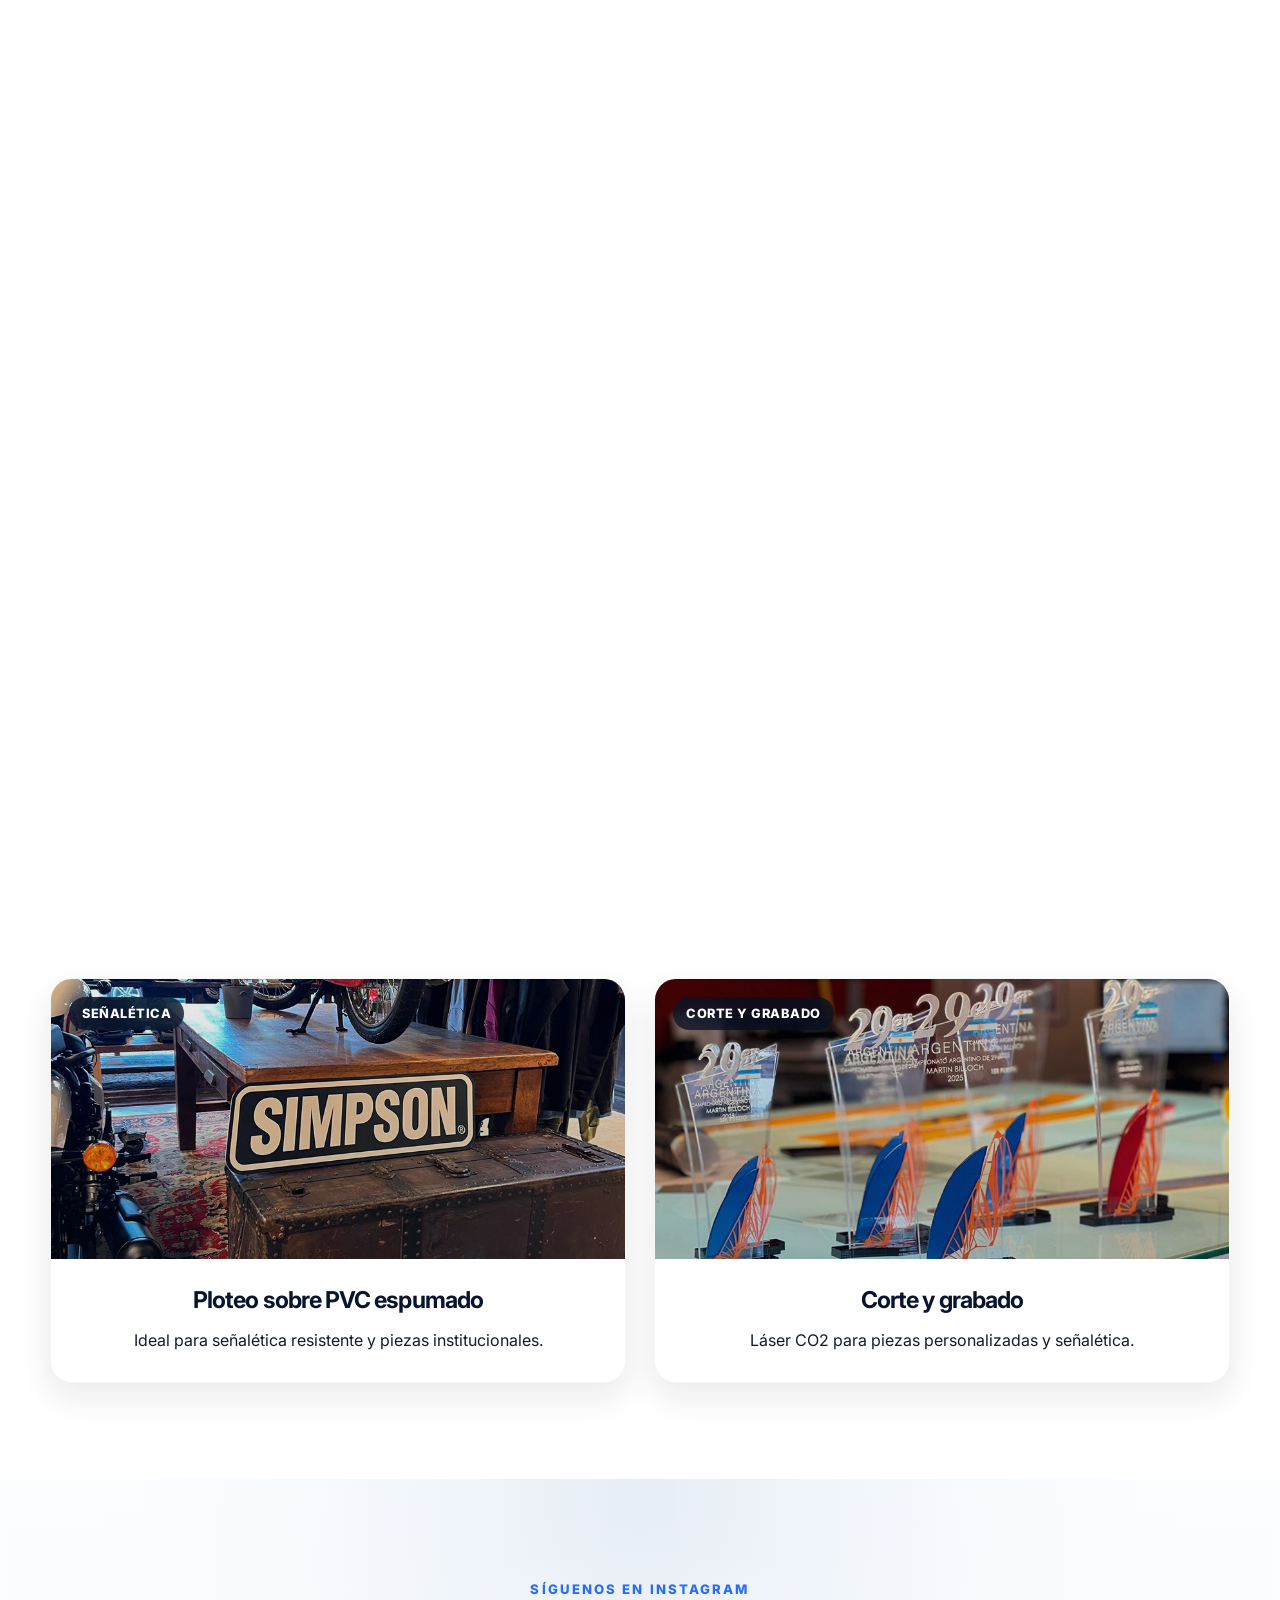
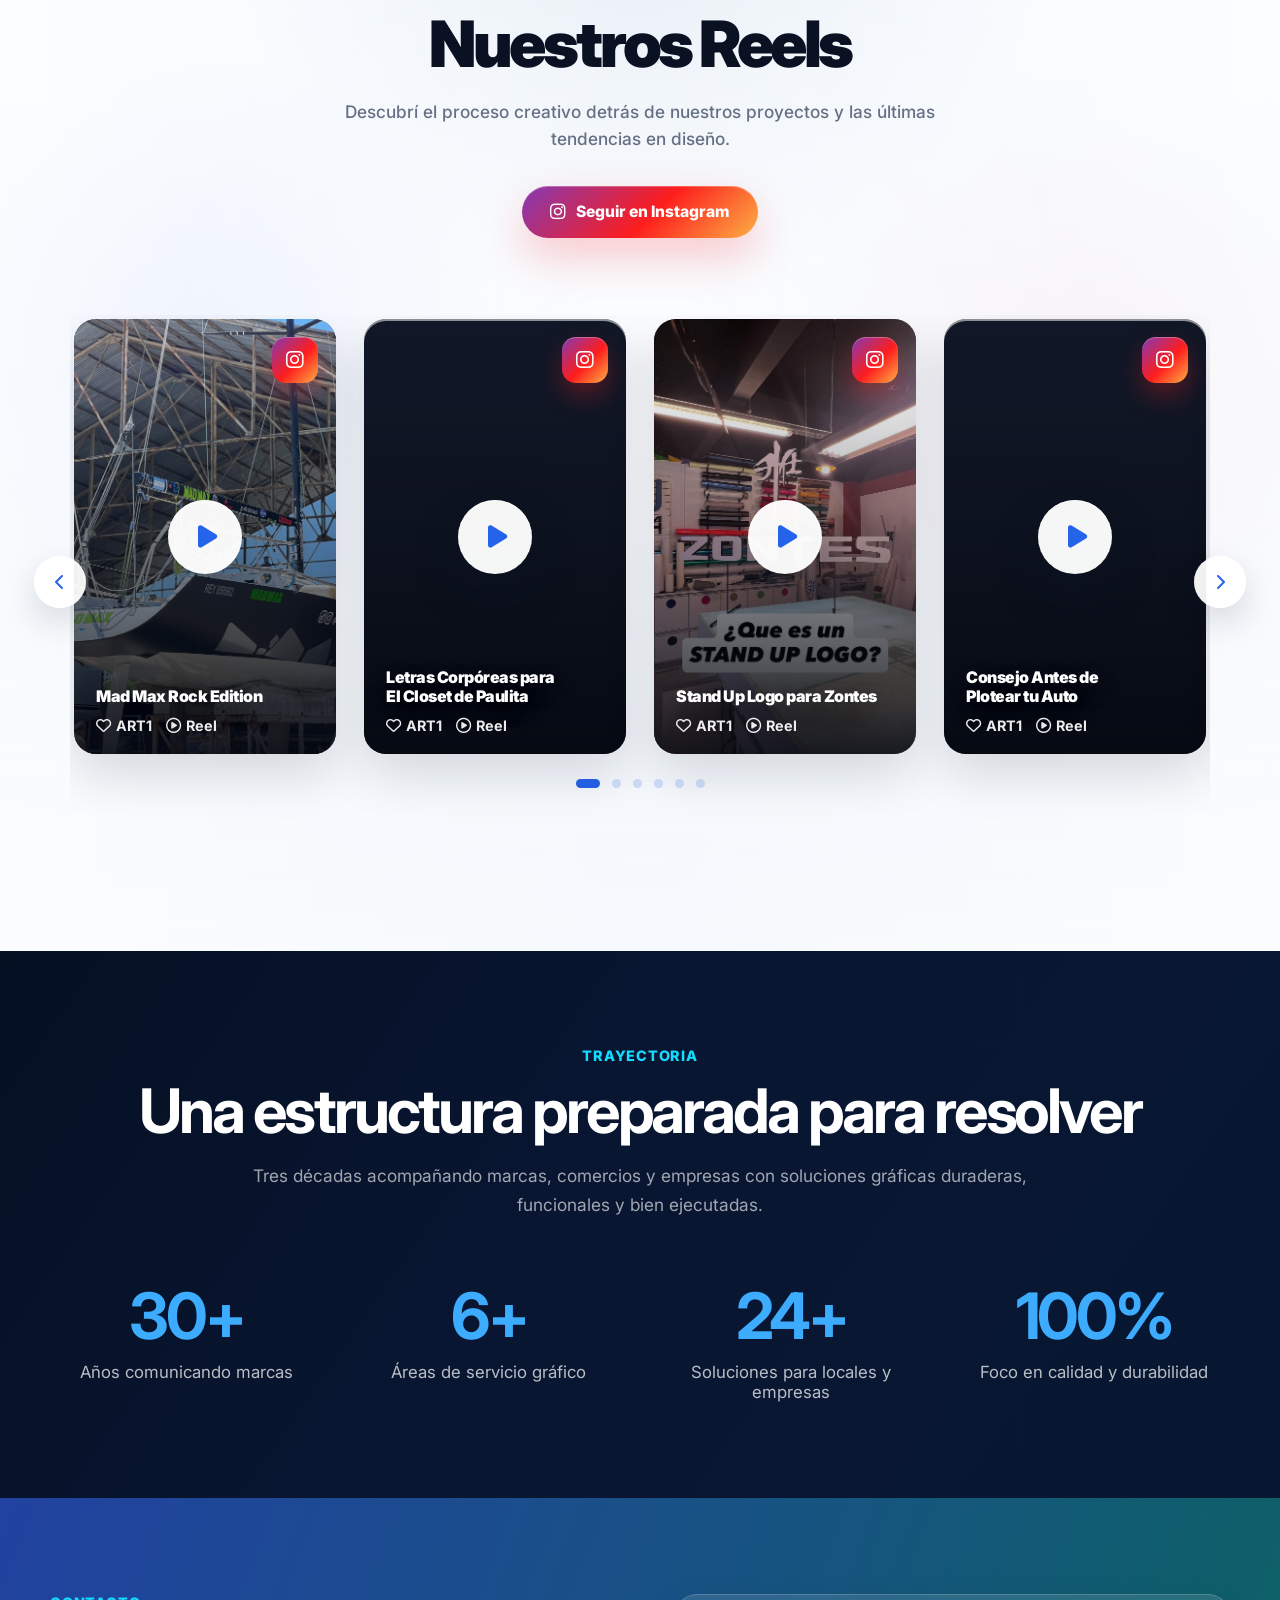
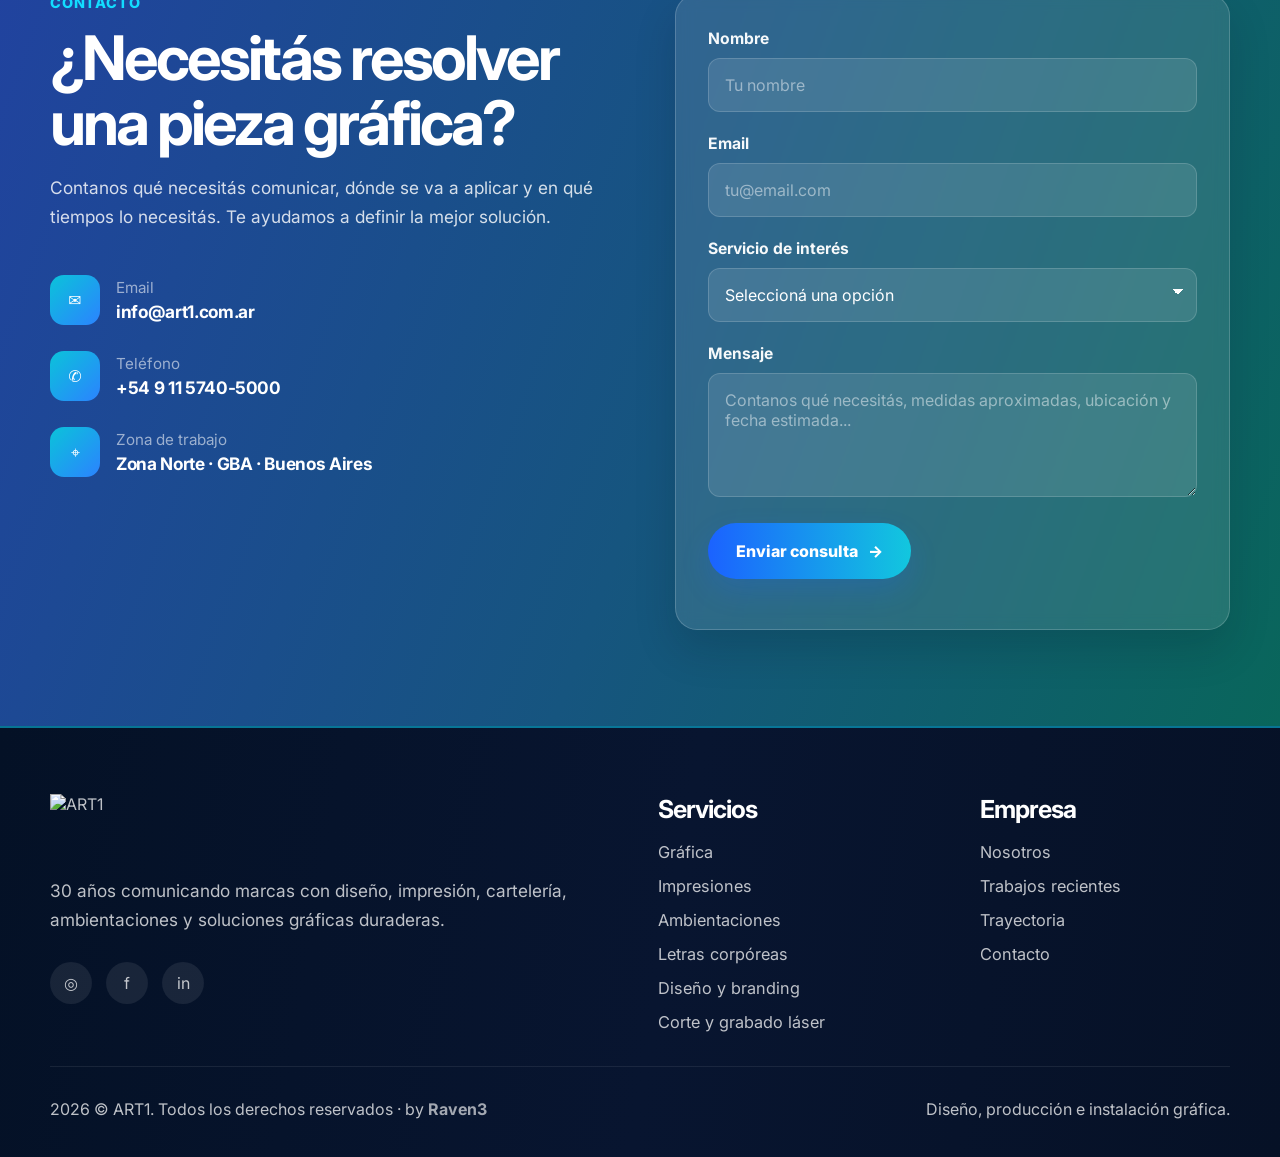
==== commit 5751cf37: "." ====
--- a/index.html
+++ b/index.html
@@ -1071,7 +1071,7 @@
         }
 
         .hero__title {
-          font-size: clamp(2.85rem, 15vw, 3.9rem);
+          font-size: clamp(2.4rem, 13vw, 3.9rem);
           line-height: 0.96;
           letter-spacing: -0.055em;
           max-width: 100%;
@@ -1079,6 +1079,8 @@
 
         .hero__title span {
           margin-top: 4px;
+          white-space: nowrap;
+          overflow-wrap: normal;
         }
 
         .section-title {
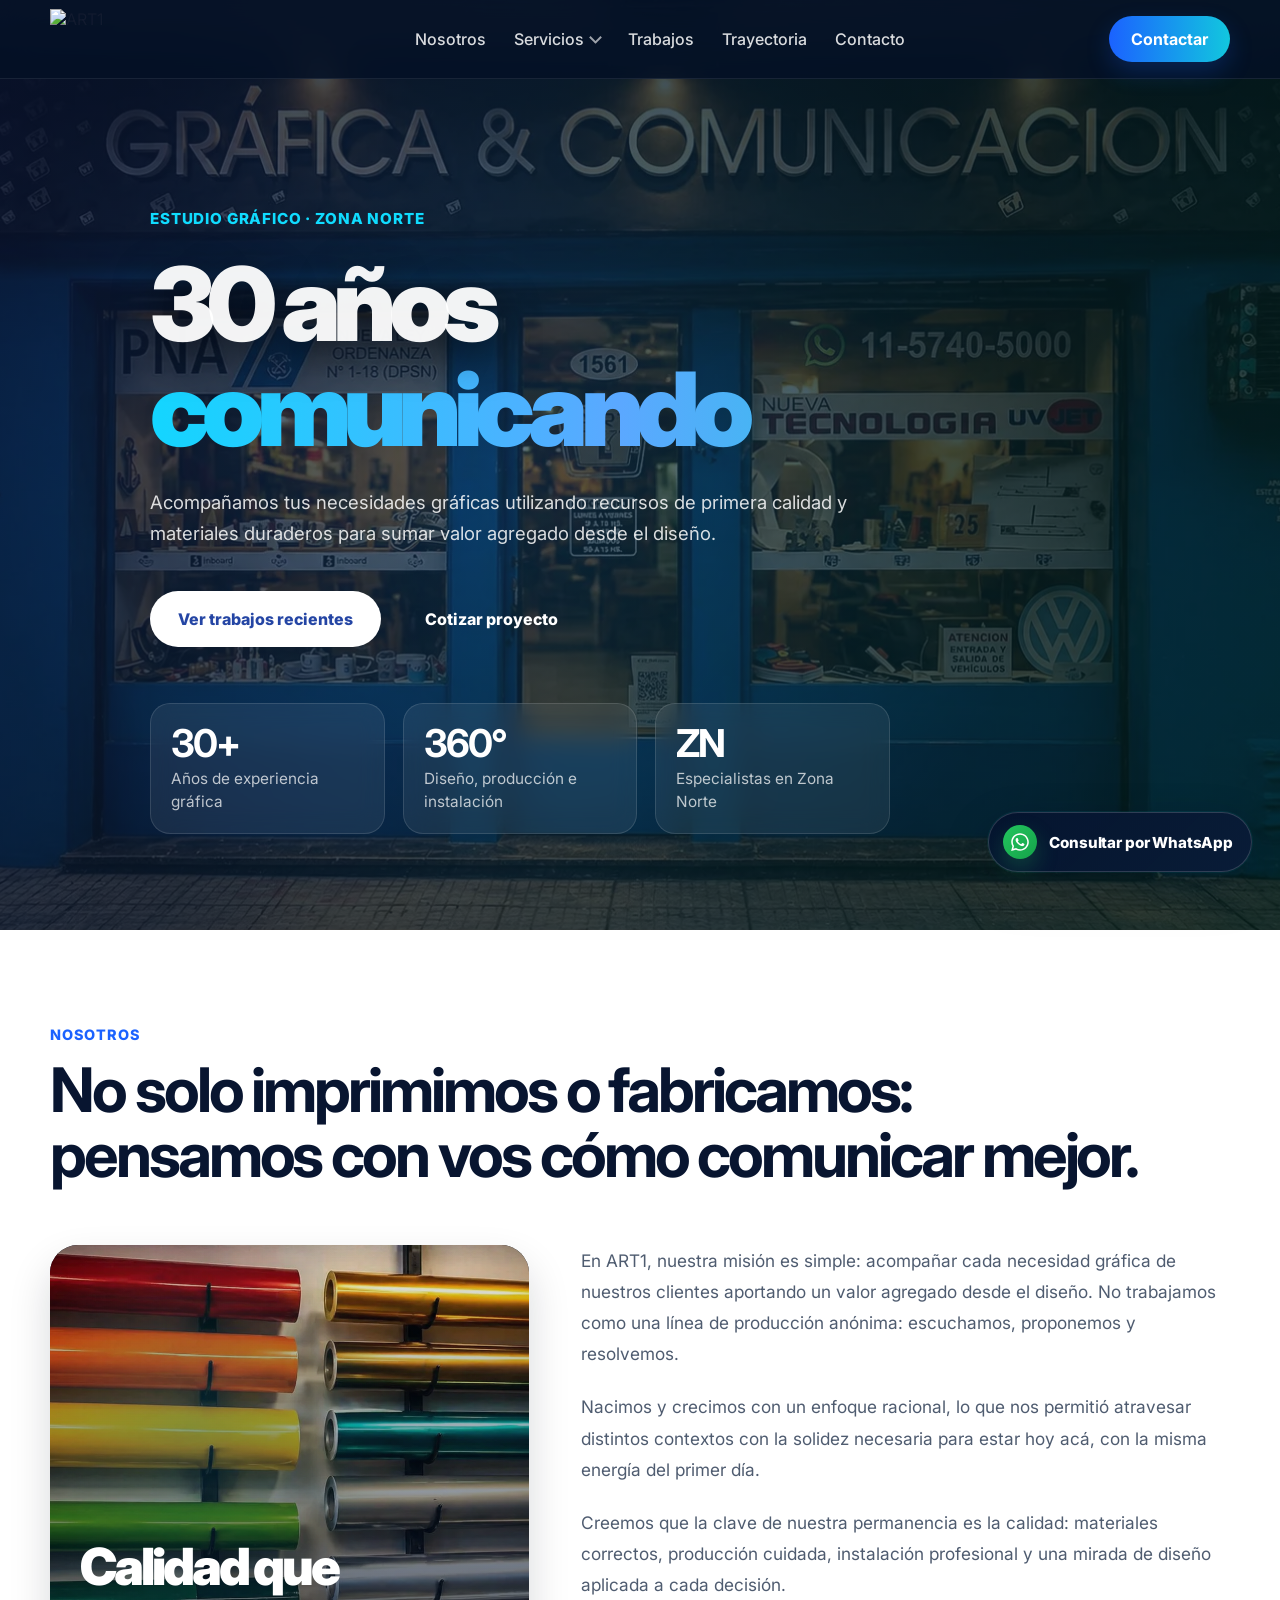
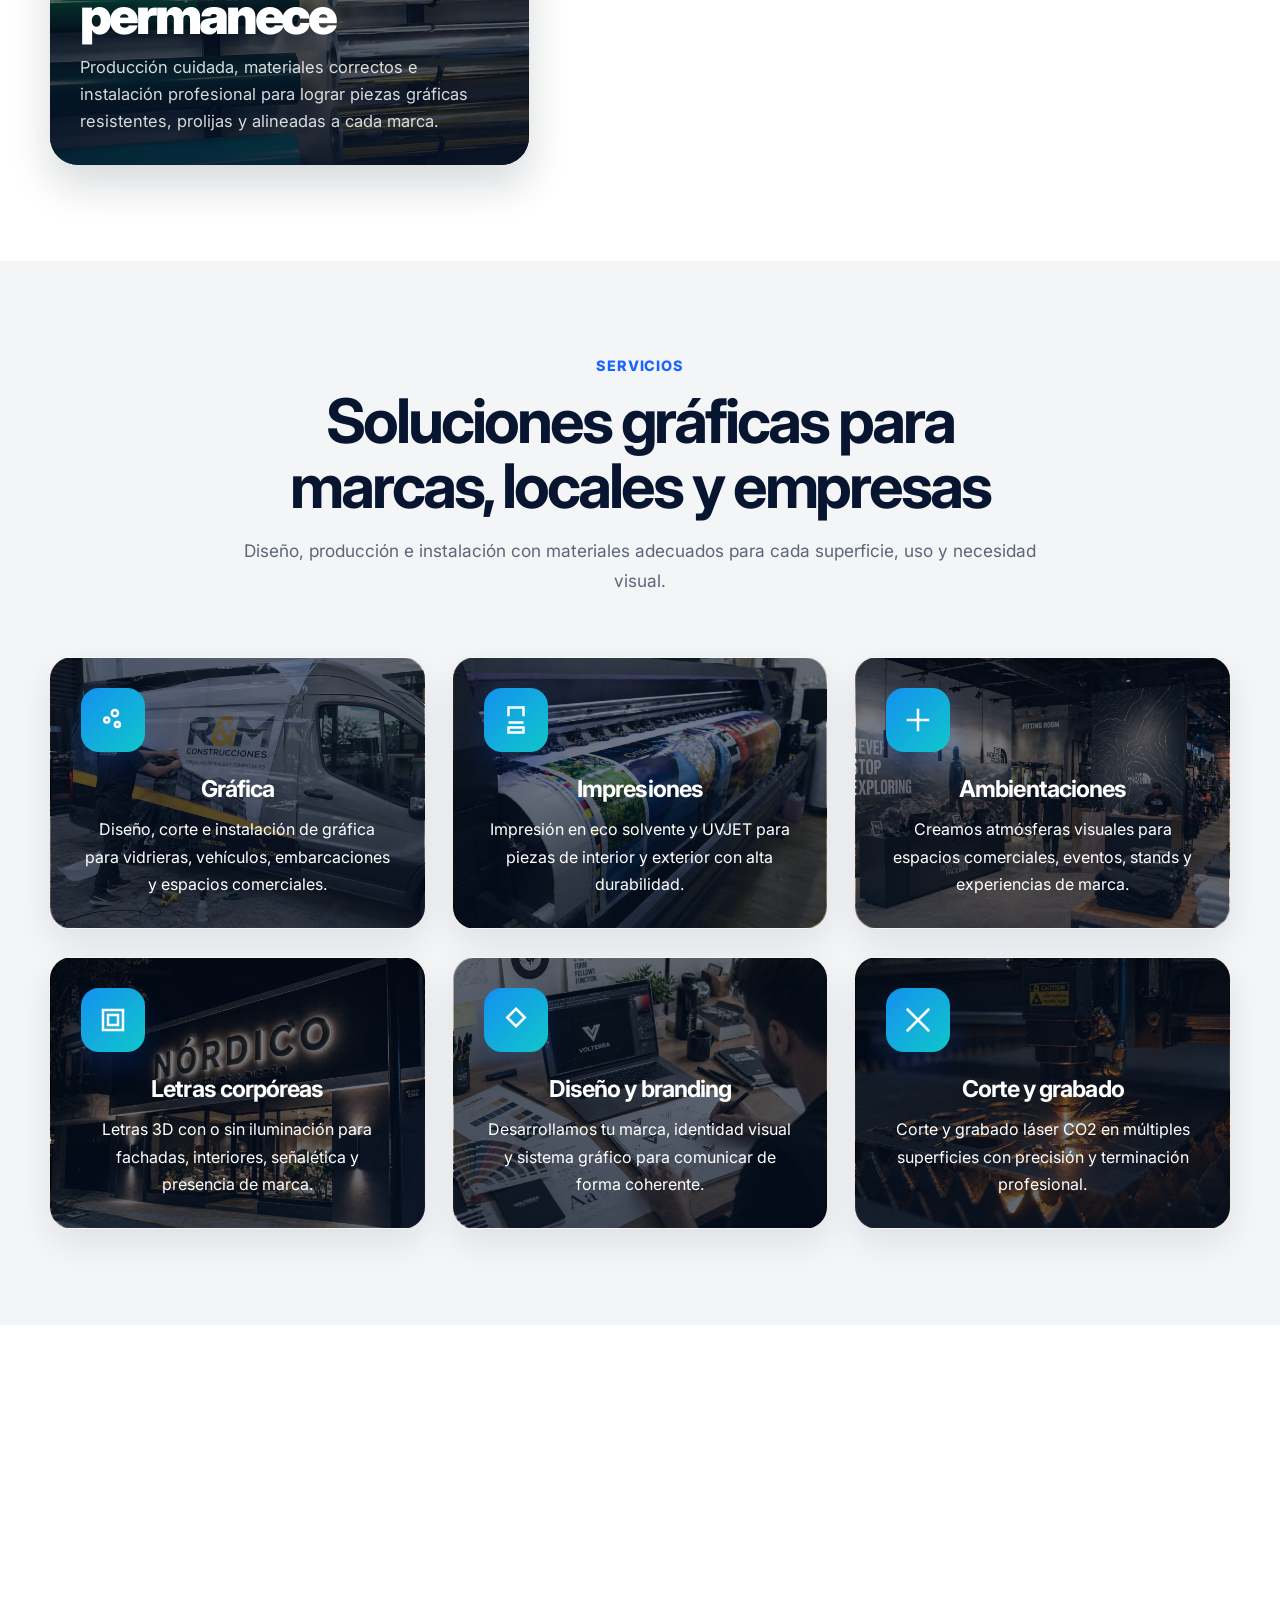
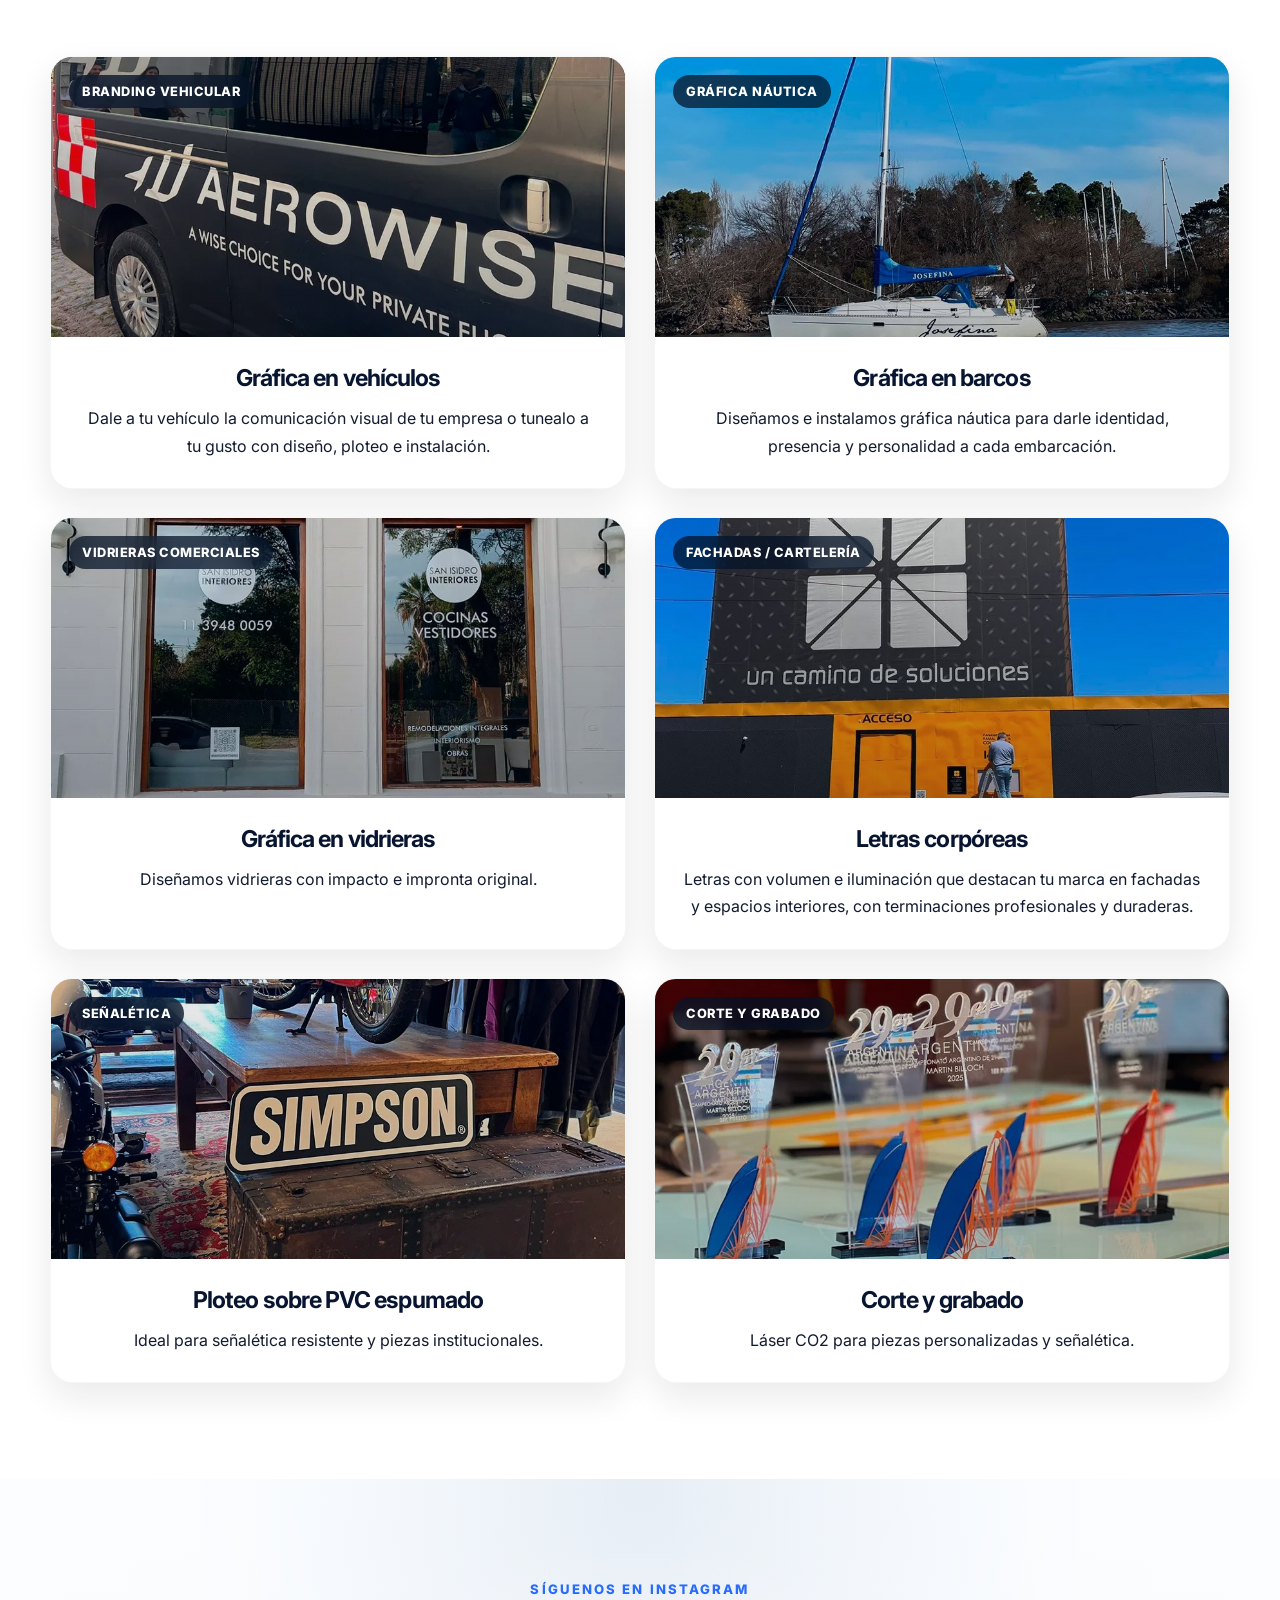
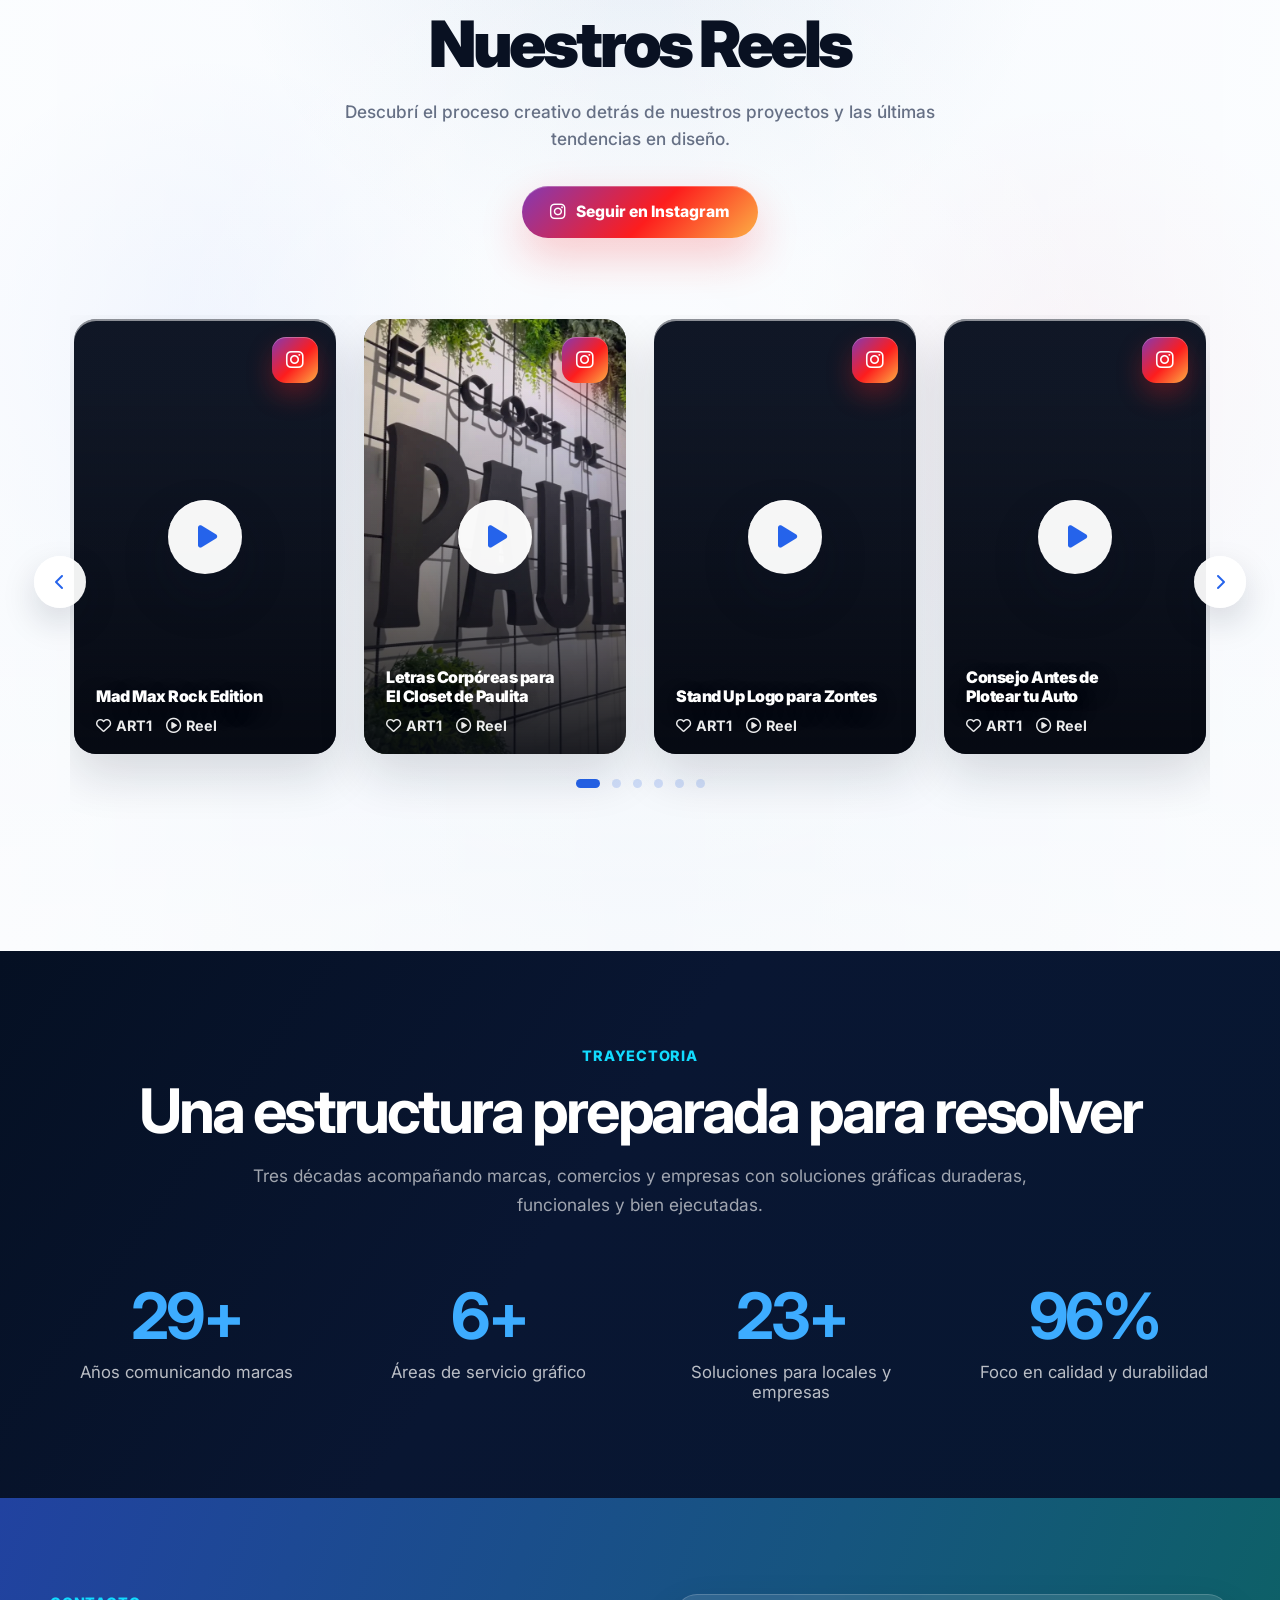
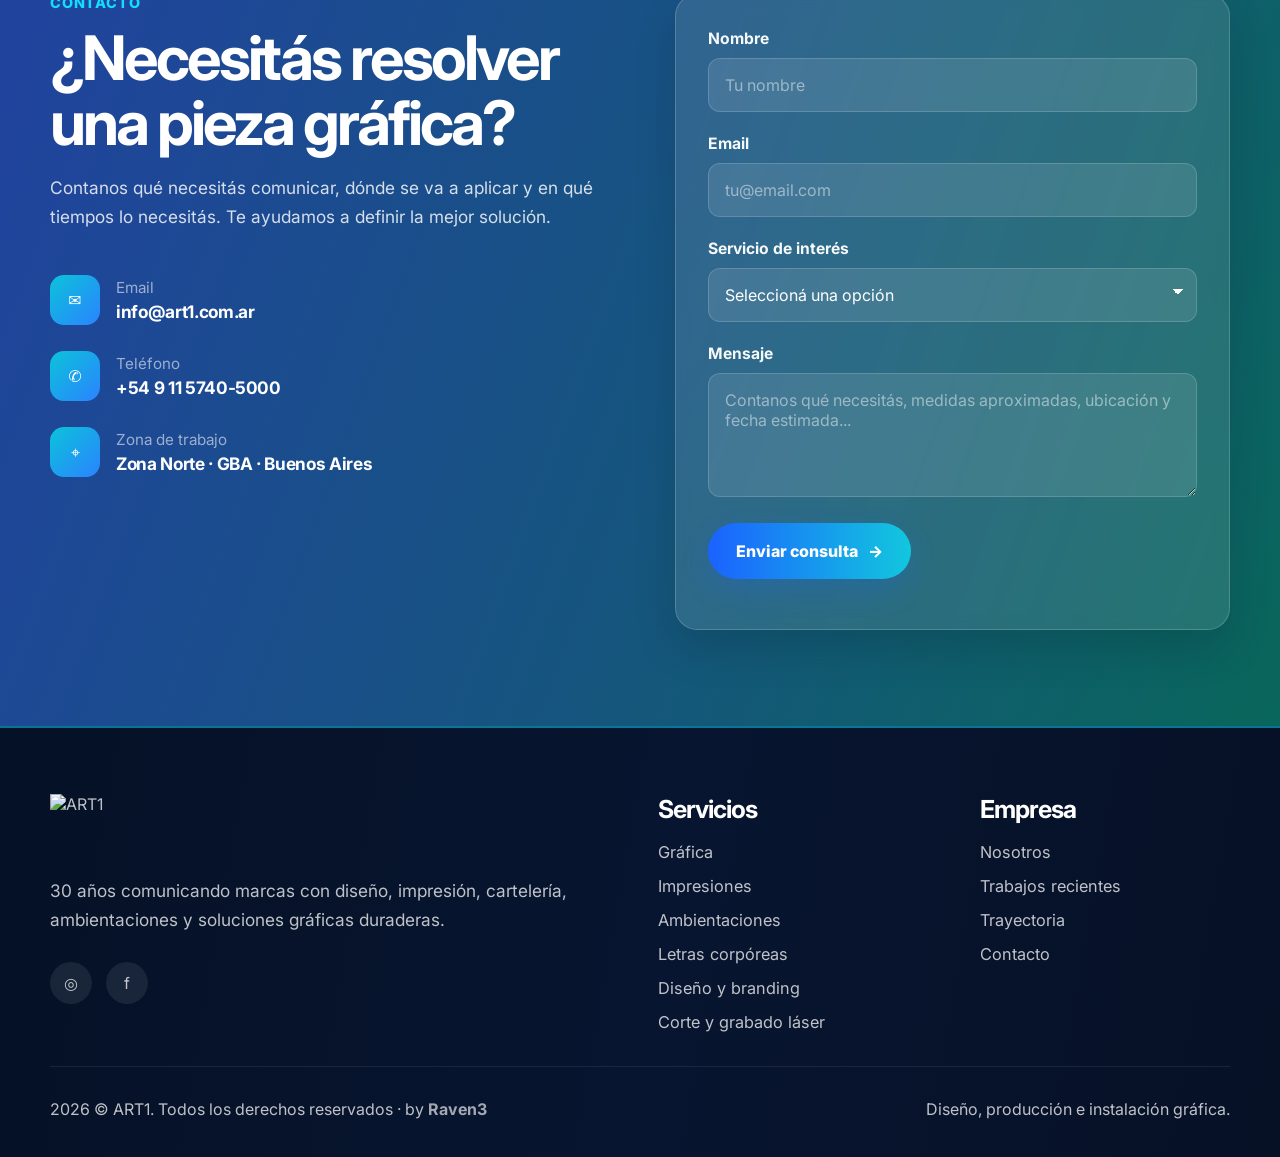
==== commit 8d5d39cb: "Update URLs to use 'www' and change image formats to WebP; add LLMS information and modify robots.tx" ====
--- a/index.html
+++ b/index.html
@@ -1,3502 +1,3531 @@
-<!doctype html>
-<html lang="es-AR">
-  <head>
-    <meta charset="UTF-8" />
-    <meta name="viewport" content="width=device-width, initial-scale=1" />
-    <title>
-      ART1 | 30 años comunicando marcas con gráfica, diseño e impresión
-    </title>
-    <meta
-      name="description"
-      content="ART1 acompaña necesidades gráficas con diseño, impresión, cartelería, ambientaciones, letras corpóreas, corte láser e instalaciones profesionales en Zona Norte."
-    />
-    <meta
-      name="keywords"
-      content="gráfica, cartelería, impresión UV, impresión eco solvente, letras corpóreas, diseño gráfico, branding, corte láser, gráfica vehicular, gráfica en vidrieras, Zona Norte"
-    />
-    <meta name="theme-color" content="#134f84" />
-    <meta name="robots" content="index,follow,max-image-preview:large" />
-    <meta property="og:type" content="website" />
-    <meta property="og:title" content="ART1 | 30 años comunicando" />
-    <meta
-      property="og:description"
-      content="Diseño, producción e instalación gráfica con materiales de primera calidad y terminaciones duraderas."
-    />
-    <meta property="og:image" content="assets/img/og/art1-home.jpg" />
-    <meta property="og:locale" content="es_AR" />
-    <meta name="twitter:card" content="summary_large_image" />
-    <link rel="canonical" href="https://art1.com.ar/" />
-    <link href="assets/img/img/logo_azul.png" rel="icon" />
-    <link href="assets/img/img/logo_azul.png" rel="apple-touch-icon" />
-    <link rel="stylesheet" href="assets/css/header.css" />
-    <link rel="stylesheet" href="assets/css/swiper-bundle.min.css" />
-    <link rel="preconnect" href="https://fonts.googleapis.com" />
-    <link rel="preconnect" href="https://fonts.gstatic.com" crossorigin />
-    <link
-      href="https://fonts.googleapis.com/css2?family=Inter:wght@400;500;600;700;800;900&display=swap"
-      rel="stylesheet"
-    />
-    <link
-      rel="stylesheet"
-      href="https://cdnjs.cloudflare.com/ajax/libs/font-awesome/6.5.2/css/all.min.css"
-    />
-    <style>
-      :root {
-        --bg-light: #f4f5f7;
-        --surface: #ffffff;
-        --text: #121b2f;
-        --muted: #5b6678;
-        --white: #ffffff;
-
-        --primary: #1b62ff;
-        --primary-2: #12c7de;
-        --primary-3: #00d6ff;
-
-        --navy: #041126;
-        --navy-2: #081530;
-
-        --hero-start: #2142a0;
-        --hero-mid: #16557f;
-        --hero-end: #09665b;
-
-        --line-dark: rgba(16, 24, 40, 0.08);
-        --shadow-soft: 0 12px 28px rgba(16, 24, 40, 0.08);
-        --shadow-card: 0 14px 34px rgba(20, 27, 43, 0.09);
-
-        --container: 1180px;
-        --header-h: 78px;
-      }
-
-      * {
-        box-sizing: border-box;
-      }
-
-      html {
-        scroll-behavior: smooth;
-      }
-
-      body {
-        margin: 0;
-        font-family:
-          "Inter",
-          system-ui,
-          -apple-system,
-          BlinkMacSystemFont,
-          "Segoe UI",
-          sans-serif;
-        color: var(--text);
-        background: var(--bg-light);
-        text-rendering: optimizeLegibility;
-        -webkit-font-smoothing: antialiased;
-        -moz-osx-font-smoothing: grayscale;
-      }
-
-      .topbar {
-        position: fixed;
-        top: 0;
-        left: 0;
-        z-index: 9999;
-        width: 100%;
-        background: rgba(4, 17, 38, 0.86);
-        backdrop-filter: blur(18px);
-        -webkit-backdrop-filter: blur(18px);
-        border-bottom: 1px solid rgba(255, 255, 255, 0.08);
-      }
-
-      img {
-        display: block;
-        max-width: 100%;
-      }
-
-      a {
-        color: inherit;
-        text-decoration: none;
-      }
-
-      button,
-      input,
-      select,
-      textarea {
-        font: inherit;
-      }
-
-      button {
-        cursor: pointer;
-      }
-
-      :focus-visible {
-        outline: 3px solid rgba(27, 98, 255, 0.35);
-        outline-offset: 3px;
-      }
-
-      .skip-link {
-        position: absolute;
-        left: 16px;
-        top: -64px;
-        z-index: 1000;
-        padding: 12px 16px;
-        border-radius: 12px;
-        background: #fff;
-        color: #111827;
-        box-shadow: var(--shadow-soft);
-        transition: top 0.2s ease;
-      }
-
-      .skip-link:focus {
-        top: 16px;
-      }
-
-      .container {
-        width: min(calc(100% - 40px), var(--container));
-        margin: 0 auto;
-      }
-
-      .section {
-        padding: 96px 0;
-      }
-
-      .section--light {
-        background: var(--bg-light);
-      }
-
-      .section--white {
-        background: #fff;
-      }
-
-      .center {
-        text-align: center;
-      }
-
-      .section-label {
-        margin: 0 0 14px;
-        color: var(--primary);
-        font-size: 0.9rem;
-        font-weight: 800;
-        letter-spacing: 0.055em;
-        text-transform: uppercase;
-      }
-
-      .section-title {
-        margin: 0;
-        color: var(--navy-2);
-        font-size: clamp(2.2rem, 4.8vw, 4rem);
-        line-height: 1.06;
-        letter-spacing: -0.05em;
-      }
-
-      .section-subtitle {
-        max-width: 800px;
-        margin: 18px auto 0;
-        color: var(--muted);
-        font-size: 1.08rem;
-        line-height: 1.7;
-      }
-
-      .btn {
-        display: inline-flex;
-        align-items: center;
-        justify-content: center;
-        gap: 10px;
-        min-height: 56px;
-        padding: 0 28px;
-        border: none;
-        border-radius: 999px;
-        font-weight: 800;
-        transition:
-          transform 0.24s ease,
-          filter 0.24s ease,
-          background 0.24s ease;
-      }
-
-      .btn:hover {
-        transform: translateY(-2px);
-        filter: brightness(1.04);
-      }
-
-      .btn--white {
-        background: #fff;
-        color: #2445a4;
-      }
-
-      .btn--outline {
-        color: #fff;
-        border-color: rgba(255, 255, 255, 0.78);
-      }
-
-      .btn--gradient {
-        background: linear-gradient(90deg, var(--primary), var(--primary-2));
-        color: #fff;
-        box-shadow: 0 12px 28px rgba(27, 98, 255, 0.2);
-      }
-
-      @keyframes heroZoom {
-        from {
-          background-size: 100%;
-        }
-        to {
-          background-size: 110%;
-        }
-      }
-
-      .hero {
-        position: relative;
-        overflow: hidden;
-
-        background:
-          linear-gradient(
-            110deg,
-            rgba(33, 66, 160, 0.55),
-            rgba(22, 85, 127, 0.55),
-            rgba(9, 102, 91, 0.55)
-          ),
-          url("assets/img/img/art1-local.png");
-        animation: heroZoom 18s ease-in-out infinite alternate;
-        background-size: cover;
-        background-position: center;
-      }
-
-      .hero::before {
-        content: "";
-        position: absolute;
-        inset: 0;
-        background: radial-gradient(
-          circle at 40% 50%,
-          rgba(0, 0, 0, 0.25) 0%,
-          rgba(0, 0, 0, 0.55) 60%
-        );
-        z-index: 0;
-      }
-
-      .hero__inner {
-        position: relative;
-        z-index: 1;
-        max-width: 980px;
-        padding: 128px 0 96px;
-        margin-top: 80px;
-      }
-
-      .hero__eyebrow {
-        display: inline-flex;
-        align-items: center;
-        gap: 10px;
-        margin-bottom: 28px;
-        color: #10dcff;
-        font-size: 0.95rem;
-        font-weight: 800;
-        letter-spacing: 0.055em;
-        text-transform: uppercase;
-      }
-
-      .hero__title {
-        margin: 0;
-        color: rgba(255, 255, 255, 0.95);
-        text-shadow: 0 14px 40px rgba(0, 0, 0, 0.55);
-        font-size: clamp(3.2rem, 8vw, 7.2rem);
-        font-weight: 900;
-        line-height: 0.95;
-        letter-spacing: -0.075em;
-      }
-
-      .hero__title span {
-        display: block;
-        margin-top: 8px;
-        background: linear-gradient(
-          90deg,
-          #13d6ff 0%,
-          #5ba8ff 48%,
-          #12d5d5 100%
-        );
-        -webkit-background-clip: text;
-        background-clip: text;
-        color: transparent;
-        text-shadow: none;
-      }
-
-      .hero__text {
-        max-width: 760px;
-        margin: 28px 0 0;
-        color: rgba(255, 255, 255, 0.84);
-        font-size: 1.16rem;
-        line-height: 1.68;
-      }
-
-      .hero__actions {
-        display: flex;
-        flex-wrap: wrap;
-        gap: 16px;
-        margin-top: 42px;
-      }
-
-      .hero__stats {
-        display: grid;
-        grid-template-columns: repeat(3, minmax(0, 1fr));
-        gap: 18px;
-        max-width: 740px;
-        margin-top: 56px;
-      }
-
-      .hero-stat {
-        padding: 20px;
-        border: 1px solid rgba(255, 255, 255, 0.12);
-        border-radius: 20px;
-        background: rgba(255, 255, 255, 0.07);
-        backdrop-filter: blur(12px);
-      }
-
-      .hero-stat strong {
-        display: block;
-        margin-bottom: 6px;
-        color: #fff;
-        font-size: clamp(1.8rem, 3vw, 2.6rem);
-        line-height: 1;
-        letter-spacing: -0.05em;
-      }
-
-      .hero-stat span {
-        color: rgba(255, 255, 255, 0.72);
-        font-size: 0.96rem;
-        line-height: 1.45;
-      }
-
-      .about-grid {
-        display: grid;
-        grid-template-columns: 0.85fr 1.15fr;
-        gap: 52px;
-        align-items: start;
-        margin-top: 58px;
-      }
-
-      .about-card {
-        position: sticky;
-        top: calc(var(--header-h) + 28px);
-        padding: 36px;
-        border-radius: 28px;
-        color: #fff;
-        background: linear-gradient(
-          135deg,
-          var(--hero-start),
-          var(--hero-mid) 56%,
-          var(--hero-end)
-        );
-        box-shadow: 0 20px 42px rgba(6, 18, 34, 0.16);
-      }
-
-      .about-card strong {
-        display: block;
-        margin-bottom: 16px;
-        font-size: clamp(2.2rem, 5vw, 4rem);
-        line-height: 0.95;
-        letter-spacing: -0.06em;
-      }
-
-      .about-card p {
-        margin: 0;
-        color: rgba(255, 255, 255, 0.82);
-        font-size: 1.05rem;
-        line-height: 1.7;
-      }
-
-      .about-copy {
-        display: grid;
-        gap: 22px;
-      }
-
-      .about-copy p {
-        margin: 0;
-        color: #4f5c70;
-        font-size: 1.08rem;
-        line-height: 1.8;
-      }
-
-      .difference-grid {
-        display: grid;
-        grid-template-columns: repeat(3, minmax(0, 1fr));
-        gap: 24px;
-        margin-top: 54px;
-      }
-
-      .difference-card,
-      .service-card,
-      .work-card {
-        background: #fff;
-        border: 1px solid rgba(16, 24, 40, 0.04);
-        border-radius: 22px;
-        box-shadow: var(--shadow-card);
-      }
-
-      .difference-card {
-        padding: 30px;
-      }
-
-      .difference-card__num {
-        display: grid;
-        place-items: center;
-        width: 48px;
-        height: 48px;
-        margin-bottom: 22px;
-        border-radius: 15px;
-        color: #fff;
-        font-weight: 900;
-        background: linear-gradient(135deg, var(--primary), var(--primary-2));
-        box-shadow: 0 12px 24px rgba(27, 98, 255, 0.16);
-      }
-
-      .difference-card h3,
-      .work-card h3 {
-        margin: 0 0 14px;
-        color: var(--navy-2);
-        font-size: 1.45rem;
-        line-height: 1.14;
-        letter-spacing: -0.04em;
-      }
-      .service-card h3 {
-        margin: 0 0 14px;
-        color: #ffffff;
-        font-size: 1.45rem;
-        line-height: 1.14;
-        letter-spacing: -0.04em;
-      }
-
-      .difference-card p,
-      .work-card p {
-        margin: 0;
-        color: var(--text);
-        font-size: 1rem;
-        line-height: 1.7;
-      }
-      .service-card p {
-        margin: 0;
-        color: #ffffff;
-        font-size: 1rem;
-        line-height: 1.7;
-      }
-
-      .services__grid {
-        display: grid;
-        grid-template-columns: repeat(3, minmax(0, 1fr));
-        gap: 28px;
-        margin-top: 62px;
-      }
-
-      .service-card {
-        position: relative;
-        min-height: 100%;
-        padding: 30px;
-        border-radius: 22px;
-        overflow: hidden;
-        color: #fff;
-        background-size: cover;
-        background-position: center;
-        background-repeat: no-repeat;
-        transition:
-          transform 0.3s ease,
-          box-shadow 0.3s ease;
-      }
-
-      /* OVERLAY (clave para que se lea) */
-      .service-card::before {
-        content: "";
-        position: absolute;
-        inset: 0;
-        background: linear-gradient(
-          180deg,
-          rgba(4, 17, 38, 0.5) 0%,
-          rgba(4, 17, 38, 0.651) 100%
-        );
-        z-index: 1;
-      }
-
-      .service-card--grafica {
-        background-image: url("assets/img/services/grafica.png");
-      }
-
-      .service-card--impresiones {
-        background-image: url("assets/img/services/impresiones.png");
-      }
-
-      .service-card--ambientaciones {
-        background-image: url("assets/img/services/ambientaciones.png");
-      }
-
-      .service-card--letras {
-        background-image: url("assets/img/services/letras-corporeas.png");
-      }
-
-      .service-card--branding {
-        background-image: url("assets/img/services/disenio-branding.png");
-      }
-
-      .service-card--laser {
-        background-image: url("assets/img/services/corte-grabado.png");
-      }
-
-      /* contenido por arriba */
-      .service-card * {
-        position: relative;
-        z-index: 2;
-      }
-
-      .service-card__icon {
-        display: grid;
-        place-items: center;
-        width: 64px;
-        height: 64px;
-        margin-bottom: 24px;
-        border-radius: 18px;
-        background: linear-gradient(135deg, #1490f0 0%, #10c7ca 100%);
-        box-shadow: 0 14px 28px rgba(27, 98, 255, 0.18);
-      }
-
-      .service-card__icon svg {
-        width: 30px;
-        height: 30px;
-        stroke: #fff;
-      }
-
-      .works-grid {
-        display: grid;
-        grid-template-columns: repeat(2, minmax(0, 1fr));
-        gap: 28px;
-        margin-top: 62px;
-      }
-
-      .work-card {
-        overflow: hidden;
-      }
-
-      .work-card__media {
-        position: relative;
-        min-height: 280px;
-        overflow: hidden;
-        background:
-          linear-gradient(
-            135deg,
-            rgba(27, 98, 255, 0.24),
-            rgba(18, 199, 222, 0.18)
-          ),
-          #d8dce3;
-      }
-
-      .work-card__media img {
-        width: 100%;
-        height: 100%;
-        min-height: 280px;
-        object-fit: cover;
-        transition: transform 0.45s ease;
-      }
-
-      .work-card:hover .work-card__media img {
-        transform: scale(1.04);
-      }
-
-      .work-card__badge {
-        position: absolute;
-        left: 18px;
-        top: 18px;
-        z-index: 1;
-        padding: 9px 13px;
-        border-radius: 999px;
-        color: #fff;
-        font-size: 0.8rem;
-        font-weight: 800;
-        letter-spacing: 0.04em;
-        text-transform: uppercase;
-        background: rgba(4, 17, 38, 0.72);
-        backdrop-filter: blur(12px);
-      }
-
-      .work-card__content {
-        padding: 28px;
-      }
-
-      .work-card__list {
-        display: flex;
-        flex-wrap: wrap;
-        gap: 8px;
-        margin-top: 20px;
-      }
-
-      .work-card__list span {
-        padding: 8px 11px;
-        border-radius: 999px;
-        color: #386072;
-        font-size: 0.86rem;
-        font-weight: 700;
-        background: rgba(18, 199, 222, 0.11);
-      }
-
-      .results {
-        position: relative;
-        overflow: hidden;
-        color: #fff;
-        background: linear-gradient(
-          125deg,
-          #051023 0%,
-          #091632 45%,
-          #071731 100%
-        );
-      }
-
-      .results .section-title,
-      .results .section-subtitle {
-        color: #fff;
-      }
-
-      .results .section-subtitle {
-        color: rgba(255, 255, 255, 0.62);
-      }
-
-      .stats-grid {
-        position: relative;
-        z-index: 1;
-        display: grid;
-        grid-template-columns: repeat(4, minmax(0, 1fr));
-        gap: 30px;
-        margin-top: 64px;
-      }
-
-      .stat-item {
-        text-align: center;
-      }
-
-      .stat-item strong {
-        display: block;
-        margin-bottom: 14px;
-        color: #3dacff;
-        font-size: clamp(2.6rem, 5vw, 4.4rem);
-        line-height: 1;
-        letter-spacing: -0.05em;
-      }
-
-      .stat-item span {
-        color: rgba(255, 255, 255, 0.72);
-        font-size: 1.05rem;
-      }
-
-      .contact {
-        color: #fff;
-        background: linear-gradient(
-          110deg,
-          var(--hero-start) 0%,
-          var(--hero-mid) 54%,
-          var(--hero-end) 100%
-        );
-      }
-
-      .contact__grid {
-        display: grid;
-        grid-template-columns: 1fr 1fr;
-        gap: 70px;
-        align-items: start;
-      }
-
-      .contact .section-title,
-      .contact .section-subtitle {
-        color: #fff;
-      }
-
-      .contact .section-subtitle {
-        max-width: 630px;
-        margin-left: 0;
-        color: rgba(255, 255, 255, 0.82);
-      }
-
-      .contact-list {
-        display: grid;
-        gap: 26px;
-        margin-top: 44px;
-      }
-
-      .contact-item {
-        display: flex;
-        align-items: center;
-        gap: 16px;
-      }
-
-      .contact-item__icon {
-        flex: 0 0 50px;
-        display: grid;
-        place-items: center;
-        width: 50px;
-        height: 50px;
-        border-radius: 14px;
-        background: linear-gradient(135deg, #0bc3da 0%, #2b83ff 100%);
-      }
-
-      .contact-item small {
-        display: block;
-        margin-bottom: 4px;
-        color: rgba(255, 255, 255, 0.56);
-        font-size: 0.95rem;
-      }
-
-      .contact-item strong {
-        font-size: 1.08rem;
-        letter-spacing: -0.02em;
-      }
-
-      .contact-card {
-        padding: 34px 32px;
-        border: 1px solid rgba(255, 255, 255, 0.18);
-        border-radius: 22px;
-        background: rgba(255, 255, 255, 0.11);
-        backdrop-filter: blur(8px);
-        box-shadow: 0 20px 42px rgba(6, 18, 34, 0.16);
-      }
-
-      .form-group {
-        margin-bottom: 22px;
-      }
-
-      .form-group label {
-        display: block;
-        margin-bottom: 10px;
-        color: rgba(255, 255, 255, 0.96);
-        font-size: 0.98rem;
-        font-weight: 700;
-      }
-
-      .field,
-      .field-select,
-      .field-textarea {
-        width: 100%;
-        padding: 16px;
-        border: 1px solid rgba(255, 255, 255, 0.16);
-        border-radius: 12px;
-        outline: none;
-        color: #fff;
-        background: rgba(255, 255, 255, 0.1);
-        transition:
-          border-color 0.2s ease,
-          background 0.2s ease;
-      }
-
-      .field:focus,
-      .field-select:focus,
-      .field-textarea:focus {
-        border-color: rgba(255, 255, 255, 0.44);
-        background: rgba(255, 255, 255, 0.13);
-      }
-
-      .field::placeholder,
-      .field-textarea::placeholder {
-        color: rgba(255, 255, 255, 0.48);
-      }
-
-      .field-select {
-        appearance: none;
-        background-image:
-          linear-gradient(45deg, transparent 50%, #fff 50%),
-          linear-gradient(135deg, #fff 50%, transparent 50%);
-        background-position:
-          calc(100% - 18px) calc(50% - 3px),
-          calc(100% - 12px) calc(50% - 3px);
-        background-repeat: no-repeat;
-        background-size:
-          6px 6px,
-          6px 6px;
-      }
-
-      .field-select option {
-        color: #0f172a;
-      }
-
-      .field-textarea {
-        min-height: 124px;
-        resize: vertical;
-      }
-
-      .form-error {
-        display: none;
-        margin-top: 6px;
-        color: #ffd7d7;
-        font-size: 0.92rem;
-      }
-
-      .is-invalid + .form-error,
-      .field-textarea.is-invalid + .form-error,
-      .field-select.is-invalid + .form-error {
-        display: block;
-      }
-
-      .is-invalid {
-        border-color: rgba(255, 125, 125, 0.9);
-      }
-
-      .form-status {
-        margin-top: 16px;
-        color: rgba(255, 255, 255, 0.88);
-        font-size: 0.95rem;
-      }
-
-      .footer {
-        color: rgba(255, 255, 255, 0.74);
-        border-top: 2px solid rgba(10, 215, 255, 0.5);
-        background: linear-gradient(
-          100deg,
-          #041126 0%,
-          #081530 52%,
-          #061126 100%
-        );
-      }
-
-      .footer__main {
-        display: grid;
-        grid-template-columns: 1.5fr 0.7fr 0.7fr;
-        gap: 72px;
-        padding: 66px 0 34px;
-      }
-
-      .footer__brand p {
-        max-width: 560px;
-        margin: 22px 0 0;
-        font-size: 1.08rem;
-        line-height: 1.7;
-      }
-
-      .socials {
-        display: flex;
-        gap: 14px;
-        margin-top: 28px;
-      }
-
-      .socials a {
-        display: grid;
-        place-items: center;
-        width: 42px;
-        height: 42px;
-        border-radius: 50%;
-        background: rgba(255, 255, 255, 0.08);
-      }
-
-      .footer h4 {
-        margin: 0 0 18px;
-        color: #fff;
-        font-size: 1.55rem;
-        letter-spacing: -0.04em;
-      }
-
-      .footer ul {
-        display: grid;
-        gap: 14px;
-        list-style: none;
-        margin: 0;
-        padding: 0;
-      }
-
-      .footer li a {
-        font-size: 1.02rem;
-      }
-
-      .footer__bottom {
-        display: flex;
-        justify-content: space-between;
-        gap: 20px;
-        padding: 32px 0 38px;
-        border-top: 1px solid rgba(255, 255, 255, 0.08);
-      }
-
-      [data-reveal] {
-        opacity: 0;
-        transform: translateY(34px);
-        transition:
-          opacity 0.85s ease,
-          transform 0.85s ease;
-      }
-
-      [data-reveal].is-visible {
-        opacity: 1;
-        transform: translateY(0);
-      }
-
-      @keyframes floatSquare {
-        0%,
-        100% {
-          transform: translate3d(0, 0, 0) rotate(8deg);
-        }
-        50% {
-          transform: translate3d(-4px, -12px, 0) rotate(11deg);
-        }
-      }
-
-      @media (prefers-reduced-motion: reduce) {
-        html {
-          scroll-behavior: auto;
-        }
-
-        *,
-        *::before,
-        *::after {
-          animation: none !important;
-          transition: none !important;
-        }
-
-        [data-reveal] {
-          opacity: 1;
-          transform: none;
-        }
-      }
-
-      @media (max-width: 1180px) {
-        .services__grid,
-        .difference-grid,
-        .stats-grid,
-        .footer__main,
-        .contact__grid {
-          grid-template-columns: repeat(2, minmax(0, 1fr));
-        }
-
-        .about-grid {
-          grid-template-columns: 1fr;
-        }
-
-        .about-card {
-          position: static;
-        }
-      }
-
-      @media (max-width: 860px) {
-        :root {
-          --header-h: 72px;
-        }
-
-        .nav,
-        .nav-cta {
-          display: none;
-        }
-
-        .nav-toggle,
-        .mobile-nav.is-open {
-          display: block;
-        }
-
-        .section {
-          padding: 78px 0;
-        }
-
-        .hero {
-          min-height: auto;
-        }
-
-        .hero__inner {
-          padding: 96px 0 72px;
-        }
-
-        .hero::after {
-          right: 8%;
-          bottom: 18%;
-          width: 74px;
-          height: 74px;
-        }
-
-        .hero__stats,
-        .services__grid,
-        .difference-grid,
-        .works-grid,
-        .stats-grid,
-        .footer__main,
-        .contact__grid {
-          grid-template-columns: 1fr;
-        }
-
-        .footer__bottom {
-          flex-direction: column;
-        }
-      }
-
-      @media (max-width: 560px) {
-        .container {
-          width: min(calc(100% - 28px), var(--container));
-        }
-
-        .hero__title {
-          font-size: clamp(3rem, 18vw, 4.4rem);
-        }
-
-        .hero__text,
-        .section-subtitle,
-        .footer__brand p {
-          font-size: 1rem;
-        }
-
-        .hero__actions {
-          flex-direction: column;
-        }
-
-        .btn,
-        .hero__actions .btn {
-          width: 100%;
-        }
-
-        .difference-card,
-        .service-card,
-        .work-card__content,
-        .contact-card {
-          padding: 24px;
-        }
-
-        .work-card__media,
-        .work-card__media img {
-          min-height: 230px;
-        }
-      }
-      /* =========================
-        MOBILE POLISH
-      ========================= */
-
-      html,
-      body {
-        overflow-x: hidden;
-      }
-
-      .hero__title,
-      .section-title {
-        overflow-wrap: anywhere;
-        text-wrap: balance;
-      }
-
-      @media (max-width: 560px) {
-        .section {
-          padding: 64px 0;
-        }
-
-        .hero__inner {
-          padding: 82px 0 58px;
-        }
-
-        .hero__eyebrow {
-          margin-bottom: 20px;
-          font-size: 0.78rem;
-          line-height: 1.3;
-        }
-
-        .hero__title {
-          font-size: clamp(2.4rem, 13vw, 3.9rem);
-          line-height: 0.96;
-          letter-spacing: -0.055em;
-          max-width: 100%;
-        }
-
-        .hero__title span {
-          margin-top: 4px;
-          white-space: nowrap;
-          overflow-wrap: normal;
-        }
-
-        .section-title {
-          font-size: clamp(2rem, 10.5vw, 3rem);
-          line-height: 1.08;
-          letter-spacing: -0.045em;
-        }
-
-        .hero__text {
-          margin-top: 22px;
-          line-height: 1.6;
-        }
-
-        .hero__stats {
-          margin-top: 38px;
-          gap: 12px;
-        }
-
-        .hero-stat {
-          padding: 18px;
-        }
-
-        .about-card {
-          padding: 26px;
-        }
-
-        .about-card strong {
-          font-size: clamp(2rem, 12vw, 3rem);
-        }
-
-        .services__grid,
-        .difference-grid,
-        .works-grid {
-          margin-top: 42px;
-        }
-
-        .work-card {
-          border-radius: 20px;
-        }
-
-        .work-card__content {
-          padding: 22px;
-        }
-      }
-
-      /* =========================
-   PORTFOLIO SWIPER
-========================= */
-
-      .work-card__media {
-        position: relative;
-        min-height: 280px;
-        height: 280px;
-        overflow: hidden;
-        background: #d8dce3;
-      }
-
-      .work-card__media .swiper,
-      .work-card__media .swiper-wrapper,
-      .work-card__media .swiper-slide {
-        width: 100%;
-        height: 100%;
-      }
-
-      .work-card__media .swiper-slide img {
-        width: 100%;
-        height: 100%;
-        min-height: 0;
-        object-fit: cover;
-        transform: scale(1.01);
-      }
-
-      .work-card:hover .work-card__media img {
-        transform: scale(1.01);
-      }
-
-      .work-card__media::after {
-        content: "";
-        position: absolute;
-        inset: 0;
-        z-index: 1;
-        pointer-events: none;
-        background: linear-gradient(
-          180deg,
-          rgba(4, 17, 38, 0.08) 0%,
-          rgba(4, 17, 38, 0.28) 100%
-        );
-      }
-
-      .work-card__badge {
-        z-index: 2;
-      }
-
-      @media (max-width: 560px) {
-        .work-card__media {
-          height: 230px;
-          min-height: 230px;
-        }
-      }
-
-      .about-carousel {
-        position: sticky;
-        top: calc(var(--header-h) + 28px);
-        min-height: 520px;
-        border-radius: 28px;
-        overflow: hidden;
-        color: #fff;
-        background: #061126;
-        box-shadow: 0 20px 42px rgba(6, 18, 34, 0.16);
-      }
-
-      .about-carousel__track,
-      .about-carousel__slide {
-        position: absolute;
-        inset: 0;
-      }
-
-      .about-carousel__slide {
-        margin: 0;
-        opacity: 0;
-        transform: scale(1.04);
-        transition:
-          opacity 0.9s ease,
-          transform 3.8s ease;
-      }
-
-      .about-carousel__slide.is-active {
-        opacity: 1;
-        transform: scale(1);
-      }
-
-      .about-carousel__slide img {
-        width: 100%;
-        height: 100%;
-        object-fit: cover;
-      }
-
-      .about-carousel::after {
-        content: "";
-        position: absolute;
-        inset: 0;
-        background:
-          linear-gradient(
-            180deg,
-            rgba(4, 17, 38, 0.08) 0%,
-            rgba(4, 17, 38, 0.42) 45%,
-            rgba(4, 17, 38, 0.88) 100%
-          ),
-          radial-gradient(
-            circle at 30% 35%,
-            rgba(18, 199, 222, 0.22),
-            transparent 42%
-          );
-        z-index: 1;
-      }
-
-      .about-carousel__content {
-        position: absolute;
-        left: 30px;
-        right: 30px;
-        bottom: 30px;
-        z-index: 2;
-      }
-
-      .about-carousel__content span {
-        display: block;
-        margin-bottom: 14px;
-        font-size: clamp(2rem, 4vw, 3.5rem);
-        font-weight: 900;
-        line-height: 0.95;
-        letter-spacing: -0.06em;
-      }
-
-      .about-carousel__content p {
-        max-width: 520px;
-        margin: 0;
-        color: rgba(255, 255, 255, 0.84);
-        font-size: 1.03rem;
-        line-height: 1.65;
-      }
-
-      @media (max-width: 1180px) {
-        .about-carousel {
-          position: relative;
-          top: auto;
-          min-height: 460px;
-        }
-      }
-
-      @media (max-width: 560px) {
-        .about-carousel {
-          min-height: 390px;
-          border-radius: 22px;
-        }
-
-        .about-carousel__content {
-          left: 22px;
-          right: 22px;
-          bottom: 24px;
-        }
-
-        .about-carousel__content span {
-          font-size: clamp(2rem, 11vw, 3rem);
-        }
-      }
-      /* =========================================================
-   ART1 - REELS SECTION
-   ========================================================= */
-
-      /* -------------------------
-   Base container safety
-------------------------- */
-
-      .reels-section *,
-      .reels-section *::before,
-      .reels-section *::after {
-        box-sizing: border-box;
-      }
-
-      .reels-section {
-        position: relative;
-        isolation: isolate;
-        overflow: hidden;
-        padding: clamp(72px, 8vw, 120px) 0;
-        background:
-          radial-gradient(
-            circle at 50% 0%,
-            rgba(19, 79, 132, 0.08),
-            transparent 34%
-          ),
-          radial-gradient(
-            circle at 16% 44%,
-            rgba(51, 102, 255, 0.07),
-            transparent 24%
-          ),
-          radial-gradient(
-            circle at 84% 48%,
-            rgba(255, 68, 93, 0.07),
-            transparent 24%
-          ),
-          linear-gradient(180deg, #f8fbff 0%, #eef4fb 100%);
-      }
-
-      .reels-section::before {
-        content: "";
-        position: absolute;
-        inset: 0;
-        z-index: -2;
-        pointer-events: none;
-        background:
-          linear-gradient(
-            90deg,
-            rgba(255, 255, 255, 0.55) 0%,
-            transparent 50%,
-            rgba(255, 255, 255, 0.55) 100%
-          ),
-          radial-gradient(
-            circle at center,
-            rgba(255, 255, 255, 0.7),
-            transparent 58%
-          );
-      }
-
-      .reels-section::after {
-        content: "";
-        position: absolute;
-        inset: auto 0 0;
-        z-index: -1;
-        height: 34%;
-        pointer-events: none;
-        background: linear-gradient(
-          180deg,
-          transparent 0%,
-          rgba(255, 255, 255, 0.5) 100%
-        );
-      }
-
-      .reels-container {
-        position: relative;
-        z-index: 1;
-      }
-
-      /* Si tu .container global ya existe, esto no la rompe.
-   Si no existe, ayuda a que la sección quede centrada. */
-      .reels-section .container {
-        width: min(100% - 32px, 1280px);
-        margin-inline: auto;
-      }
-
-      /* =========================================================
-   Heading
-   ========================================================= */
-
-      .section-heading--center {
-        max-width: 780px;
-        margin-inline: auto;
-        text-align: center;
-      }
-
-      .reels-section .section-label {
-        margin: 0 0 16px;
-        color: #286cff;
-        font-size: 0.82rem;
-        font-weight: 800;
-        line-height: 1.2;
-        letter-spacing: 0.16em;
-        text-transform: uppercase;
-      }
-
-      .reels-section .section-title {
-        margin: 0;
-        color: #091122;
-        font-size: clamp(2.4rem, 5vw, 4.4rem);
-        font-weight: 900;
-        line-height: 0.96;
-        letter-spacing: -0.055em;
-      }
-
-      .reels-section .section-subtitle {
-        max-width: 620px;
-        margin: 24px auto 0;
-        color: #667085;
-        font-size: clamp(1rem, 1.35vw, 1.25rem);
-        font-weight: 500;
-        line-height: 1.55;
-      }
-
-      /* =========================================================
-   Instagram button
-   ========================================================= */
-
-      .instagram-btn {
-        display: inline-flex;
-        align-items: center;
-        justify-content: center;
-        gap: 10px;
-
-        min-height: 52px;
-        margin-top: 34px;
-        padding: 0 28px;
-
-        border: 0;
-        border-radius: 999px;
-
-        color: #ffffff;
-        font-size: 0.98rem;
-        font-weight: 800;
-        line-height: 1;
-        text-decoration: none;
-        white-space: nowrap;
-
-        background: linear-gradient(
-          135deg,
-          #833ab4 0%,
-          #fd1d1d 55%,
-          #fcb045 100%
-        );
-        box-shadow:
-          0 18px 44px rgba(253, 29, 29, 0.22),
-          inset 0 1px 0 rgba(255, 255, 255, 0.28);
-
-        transition:
-          transform 0.25s ease,
-          box-shadow 0.25s ease,
-          filter 0.25s ease;
-      }
-
-      .instagram-btn:hover {
-        transform: translateY(-3px);
-        filter: saturate(1.08);
-        box-shadow:
-          0 22px 54px rgba(253, 29, 29, 0.3),
-          inset 0 1px 0 rgba(255, 255, 255, 0.34);
-      }
-
-      .instagram-btn:focus-visible {
-        outline: 3px solid rgba(40, 108, 255, 0.35);
-        outline-offset: 4px;
-      }
-
-      .instagram-btn__icon {
-        display: inline-flex;
-        align-items: center;
-        justify-content: center;
-        font-size: 1.12rem;
-        line-height: 1;
-      }
-
-      /* =========================================================
-   Slider wrapper
-   ========================================================= */
-
-      .reels-slider-wrapper {
-        position: relative;
-        max-width: 1280px;
-        margin: clamp(52px, 6vw, 82px) auto 0;
-        padding-inline: 54px;
-      }
-
-      .reels-swiper {
-        width: 100%;
-        overflow: hidden;
-        padding: 4px 4px 48px;
-      }
-
-      .reels-swiper .swiper-wrapper {
-        align-items: stretch;
-      }
-
-      .reels-swiper .swiper-slide {
-        height: auto;
-      }
-
-      /* =========================================================
-   Reel card
-   ========================================================= */
-
-      .reel-card {
-        position: relative;
-        overflow: hidden;
-        height: clamp(360px, 34vw, 520px);
-        min-height: 360px;
-        border-radius: 22px;
-        background: #111827;
-        box-shadow:
-          0 22px 48px rgba(15, 23, 42, 0.14),
-          inset 0 2px 0 rgba(255, 255, 255, 0.55);
-
-        transform: translateZ(0);
-        transition:
-          transform 0.3s ease,
-          box-shadow 0.3s ease;
-      }
-
-      .reel-card:hover {
-        transform: translateY(-6px);
-        box-shadow:
-          0 30px 70px rgba(15, 23, 42, 0.2),
-          inset 0 2px 0 rgba(255, 255, 255, 0.6);
-      }
-
-      /* Compatible con cards como <a> o como <button> */
-      .reel-card a,
-      .reel-card__button {
-        position: relative;
-        display: block;
-        width: 100%;
-        height: 100%;
-        color: inherit;
-        text-decoration: none;
-      }
-
-      .reel-card__button {
-        padding: 0;
-        border: 0;
-        background: transparent;
-        cursor: pointer;
-        text-align: left;
-        font: inherit;
-      }
-
-      .reel-card img {
-        display: block;
-        width: 100%;
-        height: 100%;
-        object-fit: cover;
-
-        transform: scale(1.001);
-        transition:
-          transform 0.55s ease,
-          filter 0.55s ease;
-      }
-
-      .reel-card:hover img {
-        transform: scale(1.065);
-        filter: saturate(1.08) contrast(1.04);
-      }
-
-      /* Overlay oscuro inferior */
-      .reel-card::after {
-        content: "";
-        position: absolute;
-        inset: 0;
-        z-index: 1;
-        pointer-events: none;
-        background:
-          linear-gradient(
-            180deg,
-            rgba(5, 8, 16, 0.03) 16%,
-            rgba(5, 8, 16, 0.36) 56%,
-            rgba(5, 8, 16, 0.88) 100%
-          ),
-          linear-gradient(0deg, rgba(5, 8, 16, 0.18), rgba(5, 8, 16, 0.02));
-      }
-
-      /* =========================================================
-   Card elements
-   ========================================================= */
-
-      .reel-card__badge {
-        position: absolute;
-        top: 18px;
-        right: 18px;
-        z-index: 3;
-
-        display: inline-flex;
-        align-items: center;
-        justify-content: center;
-
-        width: 46px;
-        height: 46px;
-        border-radius: 14px;
-
-        color: #ffffff;
-        font-size: 1.25rem;
-        line-height: 1;
-
-        background: linear-gradient(
-          135deg,
-          #833ab4 0%,
-          #fd1d1d 55%,
-          #fcb045 100%
-        );
-        box-shadow:
-          0 12px 26px rgba(253, 29, 29, 0.3),
-          inset 0 1px 0 rgba(255, 255, 255, 0.28);
-      }
-
-      .reel-card__play {
-        position: absolute;
-        top: 50%;
-        left: 50%;
-        z-index: 3;
-
-        display: inline-flex;
-        align-items: center;
-        justify-content: center;
-
-        width: 74px;
-        height: 74px;
-        border-radius: 999px;
-
-        color: #2563eb;
-        font-size: 1.6rem;
-        line-height: 1;
-
-        background: rgba(255, 255, 255, 0.96);
-        box-shadow:
-          0 22px 48px rgba(15, 23, 42, 0.22),
-          inset 0 1px 0 rgba(255, 255, 255, 0.65);
-
-        transform: translate(-50%, -50%);
-        transition:
-          transform 0.25s ease,
-          background 0.25s ease,
-          color 0.25s ease,
-          box-shadow 0.25s ease;
-      }
-
-      .reel-card__play i {
-        margin-left: 4px;
-      }
-
-      .reel-card:hover .reel-card__play {
-        color: #ffffff;
-        background: #2563eb;
-        box-shadow:
-          0 22px 52px rgba(37, 99, 235, 0.34),
-          inset 0 1px 0 rgba(255, 255, 255, 0.25);
-        transform: translate(-50%, -50%) scale(1.08);
-      }
-
-      .reel-card__content {
-        position: absolute;
-        left: 22px;
-        right: 22px;
-        bottom: 20px;
-        z-index: 3;
-
-        color: #ffffff;
-      }
-
-      .reel-card__content h3 {
-        margin: 0 0 12px;
-        color: #ffffff;
-        font-size: clamp(1rem, 1.2vw, 1.2rem);
-        font-weight: 900;
-        line-height: 1.15;
-        letter-spacing: -0.03em;
-        text-wrap: balance;
-        text-shadow: 0 8px 22px rgba(0, 0, 0, 0.35);
-      }
-
-      .reel-card__meta {
-        display: flex;
-        align-items: center;
-        flex-wrap: wrap;
-        gap: 14px;
-
-        color: rgba(255, 255, 255, 0.92);
-        font-size: 0.9rem;
-        font-weight: 700;
-        line-height: 1.2;
-      }
-
-      .reel-card__meta span {
-        display: inline-flex;
-        align-items: center;
-        gap: 5px;
-      }
-
-      .reel-card__meta i {
-        font-size: 0.95rem;
-        line-height: 1;
-      }
-
-      /* =========================================================
-   Slider arrows
-   ========================================================= */
-
-      .reels-arrow {
-        position: absolute;
-        top: 50%;
-        z-index: 5;
-
-        display: inline-flex;
-        align-items: center;
-        justify-content: center;
-
-        width: 52px;
-        height: 52px;
-        padding: 0;
-
-        border: 0;
-        border-radius: 999px;
-
-        color: #2563eb;
-        font-size: 1rem;
-        line-height: 1;
-
-        background: rgba(255, 255, 255, 0.94);
-        box-shadow:
-          0 14px 34px rgba(15, 23, 42, 0.15),
-          inset 0 1px 0 rgba(255, 255, 255, 0.65);
-
-        cursor: pointer;
-        transform: translateY(-50%);
-
-        transition:
-          transform 0.25s ease,
-          background 0.25s ease,
-          color 0.25s ease,
-          box-shadow 0.25s ease;
-      }
-
-      .reels-arrow:hover {
-        color: #ffffff;
-        background: #2563eb;
-        box-shadow:
-          0 18px 44px rgba(37, 99, 235, 0.28),
-          inset 0 1px 0 rgba(255, 255, 255, 0.25);
-        transform: translateY(-50%) scale(1.04);
-      }
-
-      .reels-arrow:focus-visible {
-        outline: 3px solid rgba(40, 108, 255, 0.35);
-        outline-offset: 4px;
-      }
-
-      .reels-arrow--prev {
-        left: 18px;
-      }
-
-      .reels-arrow--next {
-        right: 18px;
-      }
-
-      /* =========================================================
-   Swiper pagination
-   ========================================================= */
-
-      .reels-pagination {
-        position: relative;
-        margin-top: 26px;
-        text-align: center;
-      }
-
-      .reels-pagination .swiper-pagination-bullet {
-        width: 9px;
-        height: 9px;
-        margin: 0 6px !important;
-        opacity: 1;
-        background: rgba(37, 99, 235, 0.18);
-        transition:
-          width 0.25s ease,
-          background 0.25s ease,
-          transform 0.25s ease;
-      }
-
-      .reels-pagination .swiper-pagination-bullet-active {
-        width: 24px;
-        border-radius: 999px;
-        background: #2563eb;
-      }
-
-      .reels-pagination .swiper-pagination-bullet:hover {
-        transform: scale(1.12);
-      }
-
-      /* =========================================================
-   Optional video modal
-   Para cuando quieras abrir el reel dentro de la web
-   ========================================================= */
-
-      .video-modal {
-        position: fixed;
-        inset: 0;
-        z-index: 9999;
-
-        display: grid;
-        place-items: center;
-        padding: 22px;
-
-        opacity: 0;
-        visibility: hidden;
-        pointer-events: none;
-
-        transition:
-          opacity 0.28s ease,
-          visibility 0.28s ease;
-      }
-
-      .video-modal.is-open {
-        opacity: 1;
-        visibility: visible;
-        pointer-events: auto;
-      }
-
-      .video-modal__backdrop {
-        position: absolute;
-        inset: 0;
-        background: rgba(3, 7, 18, 0.78);
-        backdrop-filter: blur(14px);
-      }
-
-      .video-modal__dialog {
-        position: relative;
-        z-index: 2;
-
-        width: min(420px, 92vw);
-        aspect-ratio: 9 / 16;
-        overflow: hidden;
-
-        border-radius: 28px;
-        background: #050816;
-        box-shadow:
-          0 34px 90px rgba(0, 0, 0, 0.45),
-          0 0 0 1px rgba(255, 255, 255, 0.12);
-      }
-
-      .video-modal__video {
-        display: block;
-        width: 100%;
-        height: 100%;
-        object-fit: cover;
-        background: #000000;
-      }
-
-      .video-modal__close {
-        position: absolute;
-        top: 14px;
-        right: 14px;
-        z-index: 3;
-
-        display: inline-flex;
-        align-items: center;
-        justify-content: center;
-
-        width: 42px;
-        height: 42px;
-        padding: 0;
-
-        border: 0;
-        border-radius: 999px;
-
-        color: #111827;
-        font-size: 1rem;
-        line-height: 1;
-
-        background: rgba(255, 255, 255, 0.94);
-        box-shadow: 0 14px 34px rgba(0, 0, 0, 0.22);
-
-        cursor: pointer;
-
-        transition:
-          transform 0.2s ease,
-          background 0.2s ease;
-      }
-
-      .video-modal__close:hover {
-        transform: scale(1.06);
-        background: #ffffff;
-      }
-
-      .video-modal__close:focus-visible {
-        outline: 3px solid rgba(255, 255, 255, 0.35);
-        outline-offset: 4px;
-      }
-
-      body.video-modal-open {
-        overflow: hidden;
-      }
-
-      /* =========================================================
-   Responsive
-   ========================================================= */
-
-      @media (max-width: 1199px) {
-        .reels-slider-wrapper {
-          max-width: 1100px;
-        }
-
-        .reel-card {
-          height: 470px;
-        }
-      }
-
-      @media (max-width: 991px) {
-        .reels-slider-wrapper {
-          padding-inline: 18px;
-        }
-
-        .reels-arrow {
-          display: none;
-        }
-
-        .reel-card {
-          height: 440px;
-        }
-      }
-
-      @media (max-width: 767px) {
-        .reels-section {
-          padding: 76px 0;
-        }
-
-        .reels-section .section-title {
-          letter-spacing: -0.045em;
-        }
-
-        .reels-section .section-subtitle {
-          max-width: 92%;
-          margin-top: 20px;
-        }
-
-        .instagram-btn {
-          margin-top: 30px;
-        }
-
-        .reels-slider-wrapper {
-          margin-top: 52px;
-        }
-      }
-
-      @media (max-width: 575px) {
-        .reels-section {
-          padding: 72px 0;
-        }
-
-        .reels-section .container {
-          width: min(100% - 24px, 1280px);
-        }
-
-        .reels-section .section-label {
-          margin-bottom: 14px;
-          font-size: 0.75rem;
-          letter-spacing: 0.14em;
-        }
-
-        .reels-section .section-title {
-          font-size: clamp(2.15rem, 12vw, 3.2rem);
-          line-height: 1;
-        }
-
-        .reels-section .section-subtitle {
-          max-width: 100%;
-          font-size: 1rem;
-          line-height: 1.5;
-        }
-
-        .instagram-btn {
-          width: 100%;
-          max-width: 280px;
-          min-height: 50px;
-          padding-inline: 22px;
-          font-size: 0.94rem;
-        }
-
-        .reels-slider-wrapper {
-          margin-top: 48px;
-          padding-inline: 0;
-        }
-
-        .reels-swiper {
-          padding-inline: 18px;
-          padding-bottom: 44px;
-        }
-
-        .reel-card {
-          height: 430px;
-          min-height: 430px;
-          border-radius: 20px;
-        }
-
-        .reel-card__badge {
-          top: 16px;
-          right: 16px;
-          width: 42px;
-          height: 42px;
-          border-radius: 13px;
-          font-size: 1.12rem;
-        }
-
-        .reel-card__play {
-          width: 66px;
-          height: 66px;
-          font-size: 1.4rem;
-        }
-
-        .reel-card__content {
-          left: 18px;
-          right: 18px;
-          bottom: 18px;
-        }
-
-        .reel-card__content h3 {
-          margin-bottom: 10px;
-          font-size: 1.04rem;
-        }
-
-        .reel-card__meta {
-          gap: 12px;
-          font-size: 0.86rem;
-        }
-
-        .video-modal {
-          padding: 14px;
-        }
-
-        .video-modal__dialog {
-          width: min(390px, 94vw);
-          border-radius: 24px;
-        }
-
-        .video-modal__close {
-          top: 12px;
-          right: 12px;
-          width: 40px;
-          height: 40px;
-        }
-      }
-
-      @media (max-width: 390px) {
-        .reel-card {
-          height: 400px;
-          min-height: 400px;
-        }
-
-        .reels-swiper {
-          padding-inline: 12px;
-        }
-
-        .reel-card__play {
-          width: 60px;
-          height: 60px;
-          font-size: 1.28rem;
-        }
-      }
-
-      /* =========================================================
-   Accessibility / reduced motion
-   ========================================================= */
-
-      @media (prefers-reduced-motion: reduce) {
-        .instagram-btn,
-        .reel-card,
-        .reel-card img,
-        .reel-card__play,
-        .reels-arrow,
-        .reels-pagination .swiper-pagination-bullet,
-        .video-modal,
-        .video-modal__close {
-          transition: none;
-        }
-
-        .instagram-btn:hover,
-        .reel-card:hover,
-        .reel-card:hover img,
-        .reel-card:hover .reel-card__play,
-        .reels-arrow:hover,
-        .video-modal__close:hover {
-          transform: none;
-        }
-
-        .reel-card__play {
-          transform: translate(-50%, -50%);
-        }
-      }
-    </style>
-
-    <script type="application/ld+json">
-      {
-        "@context": "https://schema.org",
-        "@type": "Organization",
-        "name": "ART1",
-        "url": "https://www.art1.com.ar/",
-        "logo": "https://www.art1.com.ar/assets/img/logo.png",
-        "description": "Estudio gráfico especializado en diseño, impresión, cartelería, ambientaciones, letras corpóreas y corte láser.",
-        "areaServed": "Zona Norte, Buenos Aires, Argentina",
-        "sameAs": [
-          "https://www.instagram.com/",
-          "https://www.facebook.com/",
-          "https://www.linkedin.com/"
-        ]
-      }
-    </script>
-  </head>
-
-  <body>
-    <a
-      href="https://wa.me/5491157405000?text=Hola%20ART1%2C%20quiero%20hacer%20una%20consulta%20por%20un%20trabajo%20gr%C3%A1fico."
-      class="whatsapp-float"
-      target="_blank"
-      rel="noopener noreferrer"
-      aria-label="Consultar por WhatsApp"
-    >
-      <span class="whatsapp-float__icon" aria-hidden="true">
-        <svg viewBox="0 0 32 32" focusable="false">
-          <path
-            d="M16.04 3.2c-7.06 0-12.8 5.67-12.8 12.66 0 2.23.6 4.42 1.74 6.34L3.1 29l6.98-1.82a12.9 12.9 0 0 0 5.96 1.48c7.06 0 12.8-5.67 12.8-12.66S23.1 3.2 16.04 3.2Zm0 23.28c-1.86 0-3.68-.5-5.28-1.45l-.38-.23-4.14 1.08 1.1-4.02-.25-.41a10.45 10.45 0 0 1-1.6-5.59c0-5.78 4.73-10.48 10.55-10.48s10.55 4.7 10.55 10.48-4.73 10.62-10.55 10.62Zm5.78-7.84c-.32-.16-1.88-.92-2.17-1.03-.29-.1-.5-.16-.71.16-.21.31-.81 1.03-.99 1.24-.18.21-.37.24-.69.08-.32-.16-1.34-.49-2.55-1.56-.94-.83-1.58-1.86-1.76-2.17-.18-.31-.02-.48.14-.64.14-.14.32-.37.48-.55.16-.18.21-.31.32-.52.1-.21.05-.39-.03-.55-.08-.16-.71-1.7-.97-2.33-.26-.61-.52-.53-.71-.54h-.6c-.21 0-.55.08-.84.39-.29.31-1.1 1.07-1.1 2.62s1.13 3.04 1.29 3.25c.16.21 2.22 3.36 5.38 4.71.75.32 1.34.51 1.8.65.76.24 1.45.21 2 .13.61-.09 1.88-.76 2.14-1.5.26-.73.26-1.36.18-1.5-.08-.13-.29-.21-.61-.37Z"
-          />
-        </svg>
-      </span>
-
-      <span class="whatsapp-float__text"> Consultar por WhatsApp </span>
-    </a>
-
-    <header class="topbar">
-      <div class="container topbar__inner">
-        <a
-          href="index.html"
-          class="logo d-flex align-items-center me-auto me-lg-0"
-          aria-label="Home"
-        >
-          <img
-            src="https://art1.com.ar/assets/img/img/logo_azul.png"
-            alt="ART1"
-            height="60"
-            width="160"
-          />
-        </a>
-
-        <nav class="nav" aria-label="Principal">
-          <a href="#nosotros">Nosotros</a>
-          <div class="nav__item">
-            <a class="nav__trigger" href="#servicios">Servicios</a>
-            <div class="nav__dropdown" aria-label="Servicios ART1">
-              <a href="grafica.html">Gráfica</a>
-              <a href="impresiones.html">Impresiones</a>
-              <a href="ambientaciones.html">Ambientaciones</a>
-              <a href="letras-corporeas.html">Letras corpóreas</a>
-              <a href="diseno-branding.html">Diseño y branding</a>
-              <a href="corte-laser.html">Corte y grabado láser</a>
-            </div>
-          </div>
-          <a href="#portfolio">Trabajos</a>
-          <a href="#resultados">Trayectoria</a>
-          <a href="#contacto">Contacto</a>
-        </nav>
-
-        <a href="#contacto" class="nav-cta">Contactar</a>
-
-        <button
-          class="nav-toggle"
-          type="button"
-          aria-expanded="false"
-          aria-controls="mobile-nav"
-          aria-label="Abrir menú"
-        >
-          ☰
-        </button>
-      </div>
-
-      <div class="container mobile-nav" id="mobile-nav">
-        <div class="mobile-nav__panel">
-          <a href="#servicios">Servicios</a>
-          <a class="mobile-nav__sub" href="grafica.html">Gráfica</a>
-          <a class="mobile-nav__sub" href="impresiones.html">Impresiones</a>
-          <a class="mobile-nav__sub" href="ambientaciones.html"
-            >Ambientaciones</a
-          >
-          <a class="mobile-nav__sub" href="letras-corporeas.html"
-            >Letras corpóreas</a
-          >
-          <a class="mobile-nav__sub" href="diseno-branding.html"
-            >Diseño y branding</a
-          >
-          <a class="mobile-nav__sub" href="corte-laser.html"
-            >Corte y grabado láser</a
-          >
-          <span class="mobile-nav__label">Secciones</span>
-          <a href="#nosotros">Nosotros</a>
-          <a href="#portfolio">Trabajos</a>
-          <a href="#resultados">Trayectoria</a>
-          <a href="#contacto">Contacto</a>
-        </div>
-      </div>
-    </header>
-
-    <main id="contenido">
-      <section class="hero" id="inicio">
-        <div class="container hero__inner">
-          <div class="hero__eyebrow" data-reveal>
-            <span>Estudio gráfico · Zona Norte</span>
-          </div>
-
-          <h1 class="hero__title" data-reveal>
-            30 años
-            <span>comunicando</span>
-          </h1>
-
-          <p class="hero__text" data-reveal>
-            Acompañamos tus necesidades gráficas utilizando recursos de primera
-            calidad y materiales duraderos para sumar valor agregado desde el
-            diseño.
-          </p>
-
-          <div class="hero__actions" data-reveal>
-            <a href="#portfolio" class="btn btn--white"
-              >Ver trabajos recientes</a
-            >
-            <a href="#contacto" class="btn btn--outline">Cotizar proyecto</a>
-          </div>
-
-          <div class="hero__stats" data-reveal>
-            <div class="hero-stat">
-              <strong>30+</strong>
-              <span>Años de experiencia gráfica</span>
-            </div>
-            <div class="hero-stat">
-              <strong>360°</strong>
-              <span>Diseño, producción e instalación</span>
-            </div>
-            <div class="hero-stat">
-              <strong>ZN</strong>
-              <span>Especialistas en Zona Norte</span>
-            </div>
-          </div>
-        </div>
-      </section>
-
-      <section class="section section--white" id="nosotros">
-        <div class="container">
-          <p class="section-label" data-reveal>Nosotros</p>
-          <h2 class="section-title" data-reveal>
-            No solo imprimimos o fabricamos: pensamos con vos cómo comunicar
-            mejor.
-          </h2>
-
-          <div class="about-grid">
-            <aside
-              class="about-carousel"
-              data-reveal
-              aria-label="Imágenes de ART1"
-            >
-              <div class="about-carousel__track">
-                <figure class="about-carousel__slide is-active">
-                  <img
-                    src="assets/img/about/about-area-produccion.png"
-                    alt="Fachada del local ART1"
-                  />
-                </figure>
-
-                <figure class="about-carousel__slide">
-                  <img
-                    src="assets/img/about/about-equipo-art1.png"
-                    alt="Producción gráfica en ART1"
-                  />
-                </figure>
-
-                <figure class="about-carousel__slide">
-                  <img
-                    src="assets/img/about/about-equipo-trabajando.png"
-                    alt="Impresión y materiales gráficos"
-                  />
-                </figure>
-
-                <figure class="about-carousel__slide">
-                  <img
-                    src="assets/img/about/about-proceso-impresion.png"
-                    alt="Impresión y materiales gráficos"
-                  />
-                </figure>
-              </div>
-
-              <div class="about-carousel__content">
-                <span>Calidad que permanece</span>
-                <p>
-                  Producción cuidada, materiales correctos e instalación
-                  profesional para lograr piezas gráficas resistentes, prolijas
-                  y alineadas a cada marca.
-                </p>
-              </div>
-            </aside>
-
-            <div class="about-copy" data-reveal>
-              <p>
-                En ART1, nuestra misión es simple: acompañar cada necesidad
-                gráfica de nuestros clientes aportando un valor agregado desde
-                el diseño. No trabajamos como una línea de producción anónima:
-                escuchamos, proponemos y resolvemos.
-              </p>
-              <p>
-                Nacimos y crecimos con un enfoque racional, lo que nos permitió
-                atravesar distintos contextos con la solidez necesaria para
-                estar hoy acá, con la misma energía del primer día.
-              </p>
-              <p>
-                Creemos que la clave de nuestra permanencia es la calidad:
-                materiales correctos, producción cuidada, instalación
-                profesional y una mirada de diseño aplicada a cada decisión.
-              </p>
-            </div>
-          </div>
-        </div>
-      </section>
-
-      <section class="section section--light" id="servicios">
-        <div class="container center">
-          <p class="section-label" data-reveal>Servicios</p>
-          <h2 class="section-title" data-reveal>
-            Soluciones gráficas para marcas, locales y empresas
-          </h2>
-          <p class="section-subtitle" data-reveal>
-            Diseño, producción e instalación con materiales adecuados para cada
-            superficie, uso y necesidad visual.
-          </p>
-
-          <div class="services__grid">
-            <article class="service-card service-card--grafica" data-reveal>
-              <a href="grafica.html">
-                <div class="service-card__icon" aria-hidden="true">
-                  <svg viewBox="0 0 24 24" fill="none" stroke-width="2">
-                    <circle cx="13.5" cy="6.5" r="2.5"></circle>
-                    <circle cx="7" cy="12" r="2"></circle>
-                    <circle cx="15.5" cy="15.5" r="2"></circle>
-                  </svg>
-                </div>
-                <h3>Gráfica</h3>
-                <p>
-                  Diseño, corte e instalación de gráfica para vidrieras,
-                  vehículos, embarcaciones y espacios comerciales.
-                </p>
-              </a>
-            </article>
-
-            <article class="service-card service-card--impresiones" data-reveal>
-              <a href="impresiones.html">
-                <div class="service-card__icon" aria-hidden="true">
-                  <svg viewBox="0 0 24 24" fill="none" stroke-width="2">
-                    <path d="M6 9V2h12v7"></path>
-                    <path d="M6 18h12v4H6z"></path>
-                    <path d="M6 14h12"></path>
-                  </svg>
-                </div>
-                <h3>Impresiones</h3>
-                <p>
-                  Impresión en eco solvente y UVJET para piezas de interior y
-                  exterior con alta durabilidad.
-                </p>
-              </a>
-            </article>
-
-            <article
-              class="service-card service-card--ambientaciones"
-              data-reveal
-            >
-              <a href="ambientaciones.html">
-                <div class="service-card__icon" aria-hidden="true">
-                  <svg viewBox="0 0 24 24" fill="none" stroke-width="2">
-                    <path d="M3 12h18"></path>
-                    <path d="M12 3v18"></path>
-                  </svg>
-                </div>
-                <h3>Ambientaciones</h3>
-                <p>
-                  Creamos atmósferas visuales para espacios comerciales,
-                  eventos, stands y experiencias de marca.
-                </p>
-              </a>
-            </article>
-
-            <article class="service-card service-card--letras" data-reveal>
-              <a href="letras-corporeas.html">
-                <div class="service-card__icon" aria-hidden="true">
-                  <svg viewBox="0 0 24 24" fill="none" stroke-width="2">
-                    <path d="M4 20V4h16v16H4z"></path>
-                    <path d="M8 8h8v8H8z"></path>
-                  </svg>
-                </div>
-                <h3>Letras corpóreas</h3>
-                <p>
-                  Letras 3D con o sin iluminación para fachadas, interiores,
-                  señalética y presencia de marca.
-                </p>
-              </a>
-            </article>
-
-            <article class="service-card service-card--branding" data-reveal>
-              <a href="diseno-branding.html">
-                <div class="service-card__icon" aria-hidden="true">
-                  <svg viewBox="0 0 24 24" fill="none" stroke-width="2">
-                    <path d="M12 3l7 7-7 7-7-7 7-7z"></path>
-                  </svg>
-                </div>
-                <h3>Diseño y branding</h3>
-                <p>
-                  Desarrollamos tu marca, identidad visual y sistema gráfico
-                  para comunicar de forma coherente.
-                </p>
-              </a>
-            </article>
-
-            <article class="service-card service-card--laser" data-reveal>
-              <a href="corte-laser.html">
-                <div class="service-card__icon" aria-hidden="true">
-                  <svg viewBox="0 0 24 24" fill="none" stroke-width="2">
-                    <path d="M3 3l18 18"></path>
-                    <path d="M21 3L3 21"></path>
-                  </svg>
-                </div>
-                <h3>Corte y grabado</h3>
-                <p>
-                  Corte y grabado láser CO2 en múltiples superficies con
-                  precisión y terminación profesional.
-                </p>
-              </a>
-            </article>
-          </div>
-        </div>
-      </section>
-
-      <section class="section section--white" id="portfolio">
-        <div class="container center">
-          <p class="section-label" data-reveal>Trabajos recientes</p>
-          <h2 class="section-title" data-reveal>
-            Proyectos que muestran cómo trabajamos
-          </h2>
-          <p class="section-subtitle" data-reveal>
-            Explorá algunas categorías destacadas de gráfica aplicada,
-            impresión, instalación y producción visual.
-          </p>
-
-          <div class="works-grid">
-            <!-- VEHICULOS -->
-            <article class="work-card" data-reveal>
-              <div class="work-card__media">
-                <span class="work-card__badge">Branding vehicular</span>
-
-                <div class="swiper portfolio-swiper">
-                  <div class="swiper-wrapper">
-                    <div class="swiper-slide">
-                      <img
-                        src="assets/img/gallery/grafica-vehiculos/grafica-vehicular-auto-ploteado.jpeg"
-                      />
-                    </div>
-                    <div class="swiper-slide">
-                      <img
-                        src="assets/img/gallery/grafica-vehiculos/grafica-vehicular-camion-empresa.jpeg"
-                      />
-                    </div>
-                    <div class="swiper-slide">
-                      <img
-                        src="assets/img/gallery/grafica-vehiculos/grafica-vehicular-flota-corporativa.jpeg"
-                      />
-                    </div>
-                    <div class="swiper-slide">
-                      <img
-                        src="assets/img/gallery/grafica-vehiculos/grafica-vehicular-diseño-publicitario.jpeg"
-                      />
-                    </div>
-                    <div class="swiper-slide">
-                      <img
-                        src="assets/img/gallery/grafica-vehiculos/grafica-vehicular-moto-ploteado.png"
-                      />
-                    </div>
-                  </div>
-                </div>
-              </div>
-              <div class="work-card__content">
-                <h3>Gráfica en vehículos</h3>
-                <p>
-                  Dale a tu vehículo la comunicación visual de tu empresa o
-                  tunealo a tu gusto con diseño, ploteo e instalación.
-                </p>
-              </div>
-            </article>
-
-            <!-- BARCOS -->
-            <article class="work-card" data-reveal>
-              <div class="work-card__media">
-                <span class="work-card__badge">Gráfica náutica</span>
-
-                <div class="swiper portfolio-swiper">
-                  <div class="swiper-wrapper">
-                    <div class="swiper-slide">
-                      <img
-                        src="assets/img/gallery/grafica-nautica/grafica-nautica-velero-regata-identidad-visual.jpeg"
-                      />
-                    </div>
-                    <div class="swiper-slide">
-                      <img
-                        src="assets/img/gallery/grafica-nautica/grafica-velero-nombre-embarcacion-personalizado.jpeg"
-                      />
-                    </div>
-                    <div class="swiper-slide">
-                      <img
-                        src="assets/img/gallery/grafica-nautica/ploteo-velero-diseno-nautico-profesional.jpeg"
-                      />
-                    </div>
-                    <div class="swiper-slide">
-                      <img
-                        src="assets/img/gallery/grafica-nautica/rotulacion-velero-publicidad-marca-embarcacion.jpeg"
-                      />
-                    </div>
-                    <div class="swiper-slide">
-                      <img
-                        src="assets/img/gallery/grafica-nautica/vinilo-nautico-velero-decoracion-casco.jpeg"
-                      />
-                    </div>
-                  </div>
-                </div>
-              </div>
-              <div class="work-card__content">
-                <h3>Gráfica en barcos</h3>
-                <p>
-                  Diseñamos e instalamos gráfica náutica para darle identidad,
-                  presencia y personalidad a cada embarcación.
-                </p>
-              </div>
-            </article>
-
-            <!-- VIDRIERAS -->
-            <article class="work-card" data-reveal>
-              <div class="work-card__media">
-                <span class="work-card__badge">Vidrieras comerciales</span>
-
-                <div class="swiper portfolio-swiper">
-                  <div class="swiper-wrapper">
-                    <div class="swiper-slide">
-                      <img
-                        src="assets/img/gallery/grafica-vidrieras/grafica-vidriera-impacto-visual-retail.jpeg"
-                      />
-                    </div>
-                    <div class="swiper-slide">
-                      <img
-                        src="assets/img/gallery/grafica-vidrieras/grafica-vidriera-local-comercial-zona-norte.jpeg"
-                      />
-                    </div>
-                    <div class="swiper-slide">
-                      <img
-                        src="assets/img/gallery/grafica-vidrieras/ploteo-vidriera-negocio-promociones-ofertas.jpeg"
-                      />
-                    </div>
-                    <div class="swiper-slide">
-                      <img
-                        src="assets/img/gallery/grafica-vidrieras/rotulacion-vidriera-identidad-visual-local.jpeg"
-                      />
-                    </div>
-                    <div class="swiper-slide">
-                      <img
-                        src="assets/img/gallery/grafica-vidrieras/vinilo-vidriera-decoracion-comercial-marca.jpeg"
-                      />
-                    </div>
-                  </div>
-                </div>
-              </div>
-              <div class="work-card__content">
-                <h3>Gráfica en vidrieras</h3>
-                <p>Diseñamos vidrieras con impacto e impronta original.</p>
-              </div>
-            </article>
-
-            <!-- LETRAS CORPOREAS -->
-            <article class="work-card" data-reveal>
-              <div class="work-card__media">
-                <span class="work-card__badge">Fachadas / Cartelería</span>
-
-                <div class="swiper portfolio-swiper">
-                  <div class="swiper-wrapper">
-                    <div class="swiper-slide">
-                      <img
-                        src="assets/img/gallery/letras-corporeas/cartel-letras-corporeas-local-comercial-zona-norte.jpeg"
-                      />
-                    </div>
-
-                    <div class="swiper-slide">
-                      <img
-                        src="assets/img/gallery/letras-corporeas/letras-corporeas-acero-inoxidable-sin-luz.jpeg"
-                      />
-                    </div>
-                    <div class="swiper-slide">
-                      <img
-                        src="assets/img/gallery/letras-corporeas/letras-corporeas-exterior-oficina-identidad-corporativa.jpeg"
-                      />
-                    </div>
-                    <div class="swiper-slide">
-                      <img
-                        src="assets/img/gallery/letras-corporeas/letras-corporeas-iluminadas-led-fachada-local.jpeg"
-                      />
-                    </div>
-                    <div class="swiper-slide">
-                      <img
-                        src="assets/img/gallery/letras-corporeas/letras-corporeas-retroiluminadas-backlight-cartel.jpeg"
-                      />
-                    </div>
-                    <div class="swiper-slide">
-                      <img
-                        src="assets/img/gallery/letras-corporeas/letras-corporeas-stand-up-logo.jpeg"
-                      />
-                    </div>
-                  </div>
-                </div>
-              </div>
-              <div class="work-card__content">
-                <h3>Letras corpóreas</h3>
-                <p>
-                  Letras con volumen e iluminación que destacan tu marca en
-                  fachadas y espacios interiores, con terminaciones
-                  profesionales y duraderas.
-                </p>
-              </div>
-            </article>
-
-            <!-- PVC -->
-            <article class="work-card" data-reveal>
-              <div class="work-card__media">
-                <span class="work-card__badge">Señalética</span>
-
-                <div class="swiper portfolio-swiper">
-                  <div class="swiper-wrapper">
-                    <div class="swiper-slide">
-                      <img
-                        src="assets/img/gallery/grafica-pvc/ploteo-sobre-pvc-espumado.jpeg"
-                      />
-                    </div>
-                    <div class="swiper-slide">
-                      <img
-                        src="assets/img/gallery/grafica-pvc/señaletica_1.jpeg"
-                      />
-                    </div>
-                    <div class="swiper-slide">
-                      <img
-                        src="assets/img/gallery/grafica-pvc/señaletica_2.jpeg"
-                      />
-                    </div>
-                  </div>
-                </div>
-              </div>
-              <div class="work-card__content">
-                <h3>Ploteo sobre PVC espumado</h3>
-                <p>
-                  Ideal para señalética resistente y piezas institucionales.
-                </p>
-              </div>
-            </article>
-
-            <!-- LASER -->
-            <article class="work-card" data-reveal>
-              <div class="work-card__media">
-                <span class="work-card__badge">Corte y grabado</span>
-
-                <div class="swiper portfolio-swiper">
-                  <div class="swiper-wrapper">
-                    <div class="swiper-slide">
-                      <img
-                        src="assets/img/gallery/corte-grabado/corte-y-grabado.jpeg"
-                      />
-                    </div>
-                    <div class="swiper-slide">
-                      <img
-                        src="assets/img/gallery/corte-grabado/laser-co2-2.jpeg"
-                      />
-                    </div>
-                    <div class="swiper-slide">
-                      <img
-                        src="assets/img/gallery/corte-grabado/laser-co2.jpeg"
-                      />
-                    </div>
-                  </div>
-                </div>
-              </div>
-              <div class="work-card__content">
-                <h3>Corte y grabado</h3>
-                <p>Láser CO2 para piezas personalizadas y señalética.</p>
-              </div>
-            </article>
-          </div>
-        </div>
-      </section>
-
-      <section class="reels-section" id="reels">
-        <div class="container reels-container">
-          <div class="section-heading section-heading--center">
-            <p class="section-label">Síguenos en Instagram</p>
-
-            <h2 class="section-title">Nuestros Reels</h2>
-
-            <p class="section-subtitle">
-              Descubrí el proceso creativo detrás de nuestros proyectos y las
-              últimas tendencias en diseño.
-            </p>
-
-            <a
-              href="https://www.instagram.com/art1.com.ar/"
-              class="instagram-btn"
-              target="_blank"
-              rel="noopener noreferrer"
-              aria-label="Seguir a ART1 en Instagram"
-            >
-              <span class="instagram-btn__icon" aria-hidden="true">
-                <i class="fa-brands fa-instagram"></i>
-              </span>
-              Seguir en Instagram
-            </a>
-          </div>
-
-          <div class="reels-slider-wrapper">
-            <button
-              class="reels-arrow reels-arrow--prev"
-              type="button"
-              aria-label="Reel anterior"
-            >
-              <i class="fa-solid fa-chevron-left"></i>
-            </button>
-
-            <div class="swiper reels-swiper">
-              <div class="swiper-wrapper">
-                <div class="swiper-slide">
-                  <article
-                    class="reel-card"
-                    data-video="assets/img/reels/mad-max-rock-edition.mp4"
-                  >
-                    <button
-                      class="reel-card__button"
-                      type="button"
-                      aria-label="Ver reel Mad Max Rock Edition"
-                    >
-                      <img
-                        src="assets/img/reels/mad-max-poster.jpg"
-                        alt="Mad Max Rock Edition - ploteo negro mate"
-                        loading="lazy"
-                        decoding="async"
-                      />
-
-                      <span class="reel-card__badge">
-                        <i class="fa-brands fa-instagram"></i>
-                      </span>
-
-                      <span class="reel-card__play">
-                        <i class="fa-solid fa-play"></i>
-                      </span>
-
-                      <div class="reel-card__content">
-                        <h3>Mad Max Rock Edition</h3>
-
-                        <div class="reel-card__meta">
-                          <span><i class="fa-regular fa-heart"></i> ART1</span>
-                          <span
-                            ><i class="fa-regular fa-circle-play"></i>
-                            Reel</span
-                          >
-                        </div>
-                      </div>
-                    </button>
-                  </article>
-                </div>
-
-                <div class="swiper-slide">
-                  <article
-                    class="reel-card"
-                    data-video="assets/img/reels/el-closet-de-paulita-letras-corporeas.mp4"
-                  >
-                    <button
-                      class="reel-card__button"
-                      type="button"
-                      aria-label="Ver reel Letras Corpóreas para El Closet de Paulita"
-                    >
-                      <img
-                        src="assets/img/reels/el-closet-de-paulita-poster.jpg"
-                        alt="Letras corpóreas negras para El Closet de Paulita"
-                        loading="lazy"
-                        decoding="async"
-                      />
-
-                      <span class="reel-card__badge">
-                        <i class="fa-brands fa-instagram"></i>
-                      </span>
-
-                      <span class="reel-card__play">
-                        <i class="fa-solid fa-play"></i>
-                      </span>
-
-                      <div class="reel-card__content">
-                        <h3>Letras Corpóreas para El Closet de Paulita</h3>
-
-                        <div class="reel-card__meta">
-                          <span><i class="fa-regular fa-heart"></i> ART1</span>
-                          <span>
-                            <i class="fa-regular fa-circle-play"></i>
-                            Reel
-                          </span>
-                        </div>
-                      </div>
-                    </button>
-                  </article>
-                </div>
-
-                <div class="swiper-slide">
-                  <article
-                    class="reel-card"
-                    data-video="assets/img/reels/zontes-stand-up-logo.mp4"
-                  >
-                    <button
-                      class="reel-card__button"
-                      type="button"
-                      aria-label="Ver reel Stand Up Logo para Zontes"
-                    >
-                      <img
-                        src="assets/img/reels/zontes-stand-up-logo-poster.jpg"
-                        alt="Stand up logo para Zontes"
-                        loading="lazy"
-                        decoding="async"
-                      />
-
-                      <span class="reel-card__badge">
-                        <i class="fa-brands fa-instagram"></i>
-                      </span>
-
-                      <span class="reel-card__play">
-                        <i class="fa-solid fa-play"></i>
-                      </span>
-
-                      <div class="reel-card__content">
-                        <h3>Stand Up Logo para Zontes</h3>
-
-                        <div class="reel-card__meta">
-                          <span><i class="fa-regular fa-heart"></i> ART1</span>
-                          <span>
-                            <i class="fa-regular fa-circle-play"></i>
-                            Reel
-                          </span>
-                        </div>
-                      </div>
-                    </button>
-                  </article>
-                </div>
-
-                <div class="swiper-slide">
-                  <article
-                    class="reel-card"
-                    data-video="assets/img/reels/consejo-antes-de-plotear-tu-auto.mp4"
-                  >
-                    <button
-                      class="reel-card__button"
-                      type="button"
-                      aria-label="Ver reel Consejo Antes de Plotear tu Auto"
-                    >
-                      <img
-                        src="assets/img/reels/consejo-antes-de-plotear-tu-auto-poster.jpg"
-                        alt="Consejo antes de plotear tu auto para prevenir el levantamiento de la laca"
-                        loading="lazy"
-                        decoding="async"
-                      />
-
-                      <span class="reel-card__badge">
-                        <i class="fa-brands fa-instagram"></i>
-                      </span>
-
-                      <span class="reel-card__play">
-                        <i class="fa-solid fa-play"></i>
-                      </span>
-
-                      <div class="reel-card__content">
-                        <h3>Consejo Antes de Plotear tu Auto</h3>
-
-                        <div class="reel-card__meta">
-                          <span><i class="fa-regular fa-heart"></i> ART1</span>
-                          <span>
-                            <i class="fa-regular fa-circle-play"></i>
-                            Reel
-                          </span>
-                        </div>
-                      </div>
-                    </button>
-                  </article>
-                </div>
-
-                <div class="swiper-slide">
-                  <article
-                    class="reel-card"
-                    data-video="assets/img/reels/letras-corporeas-con-iluminacion.mp4"
-                  >
-                    <button
-                      class="reel-card__button"
-                      type="button"
-                      aria-label="Ver reel Letras Corpóreas con Iluminación"
-                    >
-                      <img
-                        src="assets/img/reels/letras-corporeas-con-iluminacion-poster.jpg"
-                        alt="Letras corpóreas con iluminación trasera o iluminación interna"
-                        loading="lazy"
-                        decoding="async"
-                      />
-
-                      <span class="reel-card__badge">
-                        <i class="fa-brands fa-instagram"></i>
-                      </span>
-
-                      <span class="reel-card__play">
-                        <i class="fa-solid fa-play"></i>
-                      </span>
-
-                      <div class="reel-card__content">
-                        <h3>Letras Corpóreas con Iluminación</h3>
-
-                        <div class="reel-card__meta">
-                          <span><i class="fa-regular fa-heart"></i> ART1</span>
-                          <span>
-                            <i class="fa-regular fa-circle-play"></i>
-                            Reel
-                          </span>
-                        </div>
-                      </div>
-                    </button>
-                  </article>
-                </div>
-
-                <div class="swiper-slide">
-                  <article
-                    class="reel-card"
-                    data-video="assets/img/reels/experiencia-humana-art1.mp4"
-                  >
-                    <button
-                      class="reel-card__button"
-                      type="button"
-                      aria-label="Ver reel Experiencia Humana ART1"
-                    >
-                      <img
-                        src="assets/img/reels/experiencia-humana-art1-poster.jpg"
-                        alt="Experiencia humana y atención personalizada en ART1"
-                        loading="lazy"
-                        decoding="async"
-                      />
-
-                      <span class="reel-card__badge">
-                        <i class="fa-brands fa-instagram"></i>
-                      </span>
-
-                      <span class="reel-card__play">
-                        <i class="fa-solid fa-play"></i>
-                      </span>
-
-                      <div class="reel-card__content">
-                        <h3>Experiencia Humana ART1</h3>
-
-                        <div class="reel-card__meta">
-                          <span><i class="fa-regular fa-heart"></i> ART1</span>
-                          <span>
-                            <i class="fa-regular fa-circle-play"></i>
-                            Reel
-                          </span>
-                        </div>
-                      </div>
-                    </button>
-                  </article>
-                </div>
-              </div>
-
-              <div class="reels-pagination"></div>
-            </div>
-
-            <button
-              class="reels-arrow reels-arrow--next"
-              type="button"
-              aria-label="Siguiente reel"
-            >
-              <i class="fa-solid fa-chevron-right"></i>
-            </button>
-          </div>
-        </div>
-      </section>
-
-      <section class="section results" id="resultados">
-        <div class="container center">
-          <p class="section-label" style="color: #12dcff" data-reveal>
-            Trayectoria
-          </p>
-          <h2 class="section-title" data-reveal>
-            Una estructura preparada para resolver
-          </h2>
-          <p class="section-subtitle" data-reveal>
-            Tres décadas acompañando marcas, comercios y empresas con soluciones
-            gráficas duraderas, funcionales y bien ejecutadas.
-          </p>
-
-          <div class="stats-grid">
-            <div class="stat-item" data-reveal>
-              <strong data-count="30">0+</strong>
-              <span>Años comunicando marcas</span>
-            </div>
-            <div class="stat-item" data-reveal>
-              <strong data-count="6">0+</strong>
-              <span>Áreas de servicio gráfico</span>
-            </div>
-            <div class="stat-item" data-reveal>
-              <strong data-count="24">0+</strong>
-              <span>Soluciones para locales y empresas</span>
-            </div>
-            <div class="stat-item" data-reveal>
-              <strong data-count="100" data-suffix="%">0%</strong>
-              <span>Foco en calidad y durabilidad</span>
-            </div>
-          </div>
-        </div>
-      </section>
-
-      <section class="section contact" id="contacto">
-        <div class="container contact__grid">
-          <div data-reveal>
-            <p class="section-label" style="color: #12dcff">Contacto</p>
-            <h2 class="section-title">
-              ¿Necesitás resolver una pieza gráfica?
-            </h2>
-            <p class="section-subtitle">
-              Contanos qué necesitás comunicar, dónde se va a aplicar y en qué
-              tiempos lo necesitás. Te ayudamos a definir la mejor solución.
-            </p>
-
-            <div class="contact-list">
-              <div class="contact-item">
-                <div class="contact-item__icon" aria-hidden="true">✉</div>
-                <div>
-                  <small>Email</small>
-                  <strong>info@art1.com.ar</strong>
-                </div>
-              </div>
-              <div class="contact-item">
-                <div class="contact-item__icon" aria-hidden="true">✆</div>
-                <div>
-                  <small>Teléfono</small>
-                  <strong>+54 9 11 5740-5000</strong>
-                </div>
-              </div>
-              <div class="contact-item">
-                <div class="contact-item__icon" aria-hidden="true">⌖</div>
-                <div>
-                  <small>Zona de trabajo</small>
-                  <strong>Zona Norte · GBA · Buenos Aires</strong>
-                </div>
-              </div>
-            </div>
-          </div>
-
-          <div class="contact-card" data-reveal>
-            <form id="contact-form" novalidate>
-              <div class="form-group">
-                <label for="name">Nombre</label>
-                <input
-                  class="field"
-                  id="name"
-                  name="name"
-                  type="text"
-                  placeholder="Tu nombre"
-                  required
-                />
-                <div class="form-error">Ingresá tu nombre.</div>
-              </div>
-
-              <div class="form-group">
-                <label for="email">Email</label>
-                <input
-                  class="field"
-                  id="email"
-                  name="email"
-                  type="email"
-                  placeholder="tu@email.com"
-                  required
-                />
-                <div class="form-error">Ingresá un email válido.</div>
-              </div>
-
-              <div class="form-group">
-                <label for="project">Servicio de interés</label>
-                <select
-                  class="field-select"
-                  id="project"
-                  name="project"
-                  required
-                >
-                  <option value="">Seleccioná una opción</option>
-                  <option>Gráfica</option>
-                  <option>Impresiones eco solvente / UVJET</option>
-                  <option>Ambientaciones</option>
-                  <option>Letras corpóreas</option>
-                  <option>Diseño y branding</option>
-                  <option>Corte y grabado láser CO2</option>
-                  <option>Cartelería urgente / inspección</option>
-                </select>
-                <div class="form-error">Seleccioná un servicio.</div>
-              </div>
-
-              <div class="form-group">
-                <label for="message">Mensaje</label>
-                <textarea
-                  class="field-textarea"
-                  id="message"
-                  name="message"
-                  placeholder="Contanos qué necesitás, medidas aproximadas, ubicación y fecha estimada..."
-                  required
-                ></textarea>
-                <div class="form-error">
-                  Contanos un poco sobre tu proyecto.
-                </div>
-              </div>
-
-              <button class="btn btn--gradient" type="submit">
-                Enviar consulta
-                <span aria-hidden="true">→</span>
-              </button>
-              <div
-                class="form-status"
-                id="form-status"
-                aria-live="polite"
-              ></div>
-            </form>
-          </div>
-        </div>
-      </section>
-    </main>
-
-    <footer class="footer">
-      <div class="container footer__main">
-        <div class="footer__brand">
-          <a href="https://art1.com.ar" class="logo" aria-label="Home">
-            <img
-              src="https://art1.com.ar/assets/img/img/logo_azul.png"
-              alt="ART1"
-              width="178"
-              height="60"
-              loading="lazy"
-              decoding="async"
-            />
-          </a>
-          <p>
-            30 años comunicando marcas con diseño, impresión, cartelería,
-            ambientaciones y soluciones gráficas duraderas.
-          </p>
-          <div class="socials">
-            <a href="#" aria-label="Instagram">◎</a>
-            <a href="#" aria-label="Facebook">f</a>
-            <a href="#" aria-label="LinkedIn">in</a>
-          </div>
-        </div>
-
-        <div>
-          <h4>Servicios</h4>
-          <ul>
-            <li><a href="grafica.html">Gráfica</a></li>
-            <li><a href="impresiones.html">Impresiones</a></li>
-            <li><a href="ambientaciones.html">Ambientaciones</a></li>
-            <li><a href="letras-corporeas.html">Letras corpóreas</a></li>
-            <li><a href="diseno-branding.html">Diseño y branding</a></li>
-            <li><a href="corte-laser.html">Corte y grabado láser</a></li>
-          </ul>
-        </div>
-
-        <div>
-          <h4>Empresa</h4>
-          <ul>
-            <li><a href="index.html#nosotros">Nosotros</a></li>
-            <li><a href="index.html#portfolio">Trabajos recientes</a></li>
-            <li><a href="index.html#resultados">Trayectoria</a></li>
-            <li><a href="index.html#contacto">Contacto</a></li>
-          </ul>
-        </div>
-      </div>
-
-      <div class="container footer__bottom">
-        <div>
-          <span id="currentYear"></span> © ART1. Todos los derechos reservados ·
-          <span>
-            by
-            <a
-              href="https://raven3.com.ar/"
-              target="_blank"
-              rel="noopener noreferrer"
-              class="footer__raven"
-            >
-              Raven3
-            </a>
-          </span>
-        </div>
-        <div>Diseño, producción e instalación gráfica.</div>
-      </div>
-    </footer>
-
-    <div class="video-modal" id="videoModal" aria-hidden="true">
-      <div class="video-modal__backdrop" data-close-video></div>
-
-      <div class="video-modal__dialog" role="dialog" aria-modal="true">
-        <button
-          class="video-modal__close"
-          type="button"
-          aria-label="Cerrar video"
-          data-close-video
-        >
-          <i class="fa-solid fa-xmark"></i>
-        </button>
-
-        <video
-          class="video-modal__video"
-          id="reelVideo"
-          controls
-          playsinline
-          preload="none"
-        ></video>
-      </div>
-    </div>
-
-    <script>
-      (() => {
-        const prefersReducedMotion = window.matchMedia(
-          "(prefers-reduced-motion: reduce)",
-        ).matches;
-
-        const revealEls = document.querySelectorAll("[data-reveal]");
-
-        if ("IntersectionObserver" in window) {
-          const observer = new IntersectionObserver(
-            (entries) => {
-              entries.forEach((entry) => {
-                if (entry.isIntersecting) {
-                  entry.target.classList.add("is-visible");
-                  observer.unobserve(entry.target);
-                }
-              });
-            },
-            { threshold: 0.16 },
-          );
-
-          revealEls.forEach((el) => observer.observe(el));
-        } else {
-          revealEls.forEach((el) => el.classList.add("is-visible"));
-        }
-
-        const counters = document.querySelectorAll("[data-count]");
-
-        if ("IntersectionObserver" in window) {
-          const counterObserver = new IntersectionObserver(
-            (entries) => {
-              entries.forEach((entry) => {
-                if (!entry.isIntersecting) return;
-
-                const el = entry.target;
-                const target = Number(el.dataset.count || 0);
-                const suffix = el.dataset.suffix || "+";
-                const duration = prefersReducedMotion ? 0 : 1000;
-                const start = performance.now();
-
-                const render = (value) => {
-                  el.textContent = `${Math.round(value)}${suffix}`;
-                };
-
-                if (!duration) {
-                  render(target);
-                  counterObserver.unobserve(el);
-                  return;
-                }
-
-                const step = (now) => {
-                  const progress = Math.min((now - start) / duration, 1);
-                  const eased = 1 - Math.pow(1 - progress, 3);
-                  render(target * eased);
-
-                  if (progress < 1) {
-                    requestAnimationFrame(step);
-                  } else {
-                    render(target);
-                  }
-                };
-
-                requestAnimationFrame(step);
-                counterObserver.unobserve(el);
-              });
-            },
-            { threshold: 0.35 },
-          );
-
-          counters.forEach((counter) => counterObserver.observe(counter));
-        }
-
-        const navToggle = document.querySelector(".nav-toggle");
-        const mobileNav = document.querySelector(".mobile-nav");
-
-        if (navToggle && mobileNav) {
-          navToggle.addEventListener("click", () => {
-            const expanded = navToggle.getAttribute("aria-expanded") === "true";
-            navToggle.setAttribute("aria-expanded", String(!expanded));
-            mobileNav.classList.toggle("is-open");
-          });
-
-          mobileNav.querySelectorAll("a").forEach((link) => {
-            link.addEventListener("click", () => {
-              navToggle.setAttribute("aria-expanded", "false");
-              mobileNav.classList.remove("is-open");
-            });
-          });
-        }
-
-        const form = document.getElementById("contact-form");
-        const formStatus = document.getElementById("form-status");
-
-        if (form) {
-          const fields = Array.from(
-            form.querySelectorAll("input, select, textarea"),
-          );
-
-          const validators = {
-            name: (value) => value.trim().length > 1,
-            email: (value) => /^[^\s@]+@[^\s@]+\.[^\s@]+$/.test(value.trim()),
-            project: (value) => value.trim() !== "",
-            message: (value) => value.trim().length > 8,
-          };
-
-          const validateField = (field) => {
-            const valid = validators[field.name]
-              ? validators[field.name](field.value)
-              : true;
-            field.classList.toggle("is-invalid", !valid);
-            return valid;
-          };
-
-          fields.forEach((field) => {
-            field.addEventListener("input", () => validateField(field));
-            field.addEventListener("blur", () => validateField(field));
-          });
-
-          form.addEventListener("submit", (event) => {
-            event.preventDefault();
-
-            const allValid = fields.every((field) => validateField(field));
-
-            if (!allValid) {
-              formStatus.textContent =
-                "Revisá los campos marcados antes de enviar.";
-              return;
-            }
-
-            formStatus.textContent =
-              "Formulario listo. Conectá este form a Formspree, Web3Forms o tu backend para enviarlo en producción.";
-
-            form.reset();
-            fields.forEach((field) => field.classList.remove("is-invalid"));
-          });
-        }
-      })();
-    </script>
-    <script src="assets/js/swiper-bundle.min.js"></script>
-    <script>
-      const portfolioSwipers = document.querySelectorAll(".portfolio-swiper");
-
-      if (portfolioSwipers.length && window.Swiper) {
-        portfolioSwipers.forEach((swiperEl, index) => {
-          new Swiper(swiperEl, {
-            loop: true,
-            speed: 900,
-            allowTouchMove: false,
-            simulateTouch: false,
-            grabCursor: false,
-            effect: "fade",
-            fadeEffect: {
-              crossFade: true,
-            },
-            autoplay: {
-              delay: 2200 + index * 250,
-              disableOnInteraction: false,
-              pauseOnMouseEnter: false,
-            },
-          });
-        });
-      }
-    </script>
-    <script>
-      (() => {
-        const slides = document.querySelectorAll(".about-carousel__slide");
-        if (!slides.length) return;
-
-        let current = 0;
-
-        setInterval(() => {
-          slides[current].classList.remove("is-active");
-          current = (current + 1) % slides.length;
-          slides[current].classList.add("is-active");
-        }, 3600);
-      })();
-    </script>
-    <script>
-      document.addEventListener("DOMContentLoaded", () => {
-        const currentYear = document.getElementById("currentYear");
-
-        if (currentYear) {
-          currentYear.textContent = new Date().getFullYear();
-        }
-      });
-    </script>
-    <script>
-      document.addEventListener("DOMContentLoaded", () => {
-        const modal = document.querySelector("#videoModal");
-        const video = document.querySelector("#reelVideo");
-        const reelCards = document.querySelectorAll(".reel-card[data-video]");
-        const closeButtons = document.querySelectorAll("[data-close-video]");
-
-        if (!modal || !video || !reelCards.length) return;
-
-        const openVideo = (src) => {
-          video.src = src;
-          modal.classList.add("is-open");
-          modal.setAttribute("aria-hidden", "false");
-          document.body.classList.add("video-modal-open");
-
-          video.play().catch(() => {
-            // El navegador puede bloquear autoplay si no hubo interacción suficiente.
-          });
-        };
-
-        const closeVideo = () => {
-          video.pause();
-          video.removeAttribute("src");
-          video.load();
-
-          modal.classList.remove("is-open");
-          modal.setAttribute("aria-hidden", "true");
-          document.body.classList.remove("video-modal-open");
-        };
-
-        reelCards.forEach((card) => {
-          const button = card.querySelector(".reel-card__button");
-
-          button?.addEventListener("click", () => {
-            const videoSrc = card.dataset.video;
-            if (videoSrc) openVideo(videoSrc);
-          });
-        });
-
-        closeButtons.forEach((button) => {
-          button.addEventListener("click", closeVideo);
-        });
-
-        document.addEventListener("keydown", (event) => {
-          if (event.key === "Escape" && modal.classList.contains("is-open")) {
-            closeVideo();
-          }
-        });
-      });
-    </script>
-    <script>
-      document.addEventListener("DOMContentLoaded", () => {
-        const reelsSwiper = document.querySelector(".reels-swiper");
-
-        if (!reelsSwiper || typeof Swiper === "undefined") return;
-
-        new Swiper(".reels-swiper", {
-          loop: true,
-          speed: 700,
-          spaceBetween: 24,
-          grabCursor: true,
-          slidesPerView: 1.08,
-          centeredSlides: false,
-
-          navigation: {
-            nextEl: ".reels-arrow--next",
-            prevEl: ".reels-arrow--prev",
-          },
-
-          pagination: {
-            el: ".reels-pagination",
-            clickable: true,
-          },
-
-          breakpoints: {
-            576: {
-              slidesPerView: 2,
-              spaceBetween: 22,
-            },
-            992: {
-              slidesPerView: 3,
-              spaceBetween: 26,
-            },
-            1200: {
-              slidesPerView: 4,
-              spaceBetween: 28,
-            },
-          },
-        });
-      });
-    </script>
-  </body>
-</html>
+<!doctype html>
+<html lang="es-AR">
+  <head>
+    <meta charset="UTF-8" />
+    <meta name="viewport" content="width=device-width, initial-scale=1" />
+    <title>
+      ART1 | 30 años comunicando marcas con gráfica, diseño e impresión
+    </title>
+    <meta
+      name="description"
+      content="ART1 acompaña necesidades gráficas con diseño, impresión, cartelería, ambientaciones, letras corpóreas, corte láser e instalaciones profesionales en Zona Norte."
+    />
+    <meta
+      name="keywords"
+      content="gráfica, cartelería, impresión UV, impresión eco solvente, letras corpóreas, diseño gráfico, branding, corte láser, gráfica vehicular, gráfica en vidrieras, Zona Norte"
+    />
+    <meta name="theme-color" content="#134f84" />
+    <meta name="robots" content="index,follow,max-image-preview:large" />
+    <meta property="og:type" content="website" />
+    <meta property="og:title" content="ART1 | 30 años comunicando" />
+    <meta
+      property="og:description"
+      content="Diseño, producción e instalación gráfica con materiales de primera calidad y terminaciones duraderas."
+    />
+    <meta
+      property="og:image"
+      content="https://www.art1.com.ar/assets/img/og/art1-home.jpg"
+    />
+    <meta property="og:locale" content="es_AR" />
+    <meta name="twitter:card" content="summary_large_image" />
+    <link rel="canonical" href="https://www.art1.com.ar/" />
+    <link href="assets/img/img/logo_azul.png" rel="icon" />
+    <link href="assets/img/img/logo_azul.png" rel="apple-touch-icon" />
+    <link rel="stylesheet" href="assets/css/header.css" />
+    <link rel="stylesheet" href="assets/css/swiper-bundle.min.css" />
+    <link rel="preconnect" href="https://fonts.googleapis.com" />
+    <link rel="preconnect" href="https://fonts.gstatic.com" crossorigin />
+    <link
+      href="https://fonts.googleapis.com/css2?family=Inter:wght@400;500;600;700;800;900&display=swap"
+      rel="stylesheet"
+    />
+    <link
+      rel="stylesheet"
+      href="https://cdnjs.cloudflare.com/ajax/libs/font-awesome/6.5.2/css/all.min.css"
+    />
+    <style>
+      :root {
+        --bg-light: #f4f5f7;
+        --surface: #ffffff;
+        --text: #121b2f;
+        --muted: #5b6678;
+        --white: #ffffff;
+
+        --primary: #1b62ff;
+        --primary-2: #12c7de;
+        --primary-3: #00d6ff;
+
+        --navy: #041126;
+        --navy-2: #081530;
+
+        --hero-start: #2142a0;
+        --hero-mid: #16557f;
+        --hero-end: #09665b;
+
+        --line-dark: rgba(16, 24, 40, 0.08);
+        --shadow-soft: 0 12px 28px rgba(16, 24, 40, 0.08);
+        --shadow-card: 0 14px 34px rgba(20, 27, 43, 0.09);
+
+        --container: 1180px;
+        --header-h: 78px;
+      }
+
+      * {
+        box-sizing: border-box;
+      }
+
+      html {
+        scroll-behavior: smooth;
+      }
+
+      body {
+        margin: 0;
+        font-family:
+          "Inter",
+          system-ui,
+          -apple-system,
+          BlinkMacSystemFont,
+          "Segoe UI",
+          sans-serif;
+        color: var(--text);
+        background: var(--bg-light);
+        text-rendering: optimizeLegibility;
+        -webkit-font-smoothing: antialiased;
+        -moz-osx-font-smoothing: grayscale;
+      }
+
+      .topbar {
+        position: fixed;
+        top: 0;
+        left: 0;
+        z-index: 9999;
+        width: 100%;
+        background: rgba(4, 17, 38, 0.86);
+        backdrop-filter: blur(18px);
+        -webkit-backdrop-filter: blur(18px);
+        border-bottom: 1px solid rgba(255, 255, 255, 0.08);
+      }
+
+      img {
+        display: block;
+        max-width: 100%;
+      }
+
+      a {
+        color: inherit;
+        text-decoration: none;
+      }
+
+      button,
+      input,
+      select,
+      textarea {
+        font: inherit;
+      }
+
+      button {
+        cursor: pointer;
+      }
+
+      :focus-visible {
+        outline: 3px solid rgba(27, 98, 255, 0.35);
+        outline-offset: 3px;
+      }
+
+      .skip-link {
+        position: absolute;
+        left: 16px;
+        top: -64px;
+        z-index: 1000;
+        padding: 12px 16px;
+        border-radius: 12px;
+        background: #fff;
+        color: #111827;
+        box-shadow: var(--shadow-soft);
+        transition: top 0.2s ease;
+      }
+
+      .skip-link:focus {
+        top: 16px;
+      }
+
+      .container {
+        width: min(calc(100% - 40px), var(--container));
+        margin: 0 auto;
+      }
+
+      .section {
+        padding: 96px 0;
+      }
+
+      .section--light {
+        background: var(--bg-light);
+      }
+
+      .section--white {
+        background: #fff;
+      }
+
+      .center {
+        text-align: center;
+      }
+
+      .section-label {
+        margin: 0 0 14px;
+        color: var(--primary);
+        font-size: 0.9rem;
+        font-weight: 800;
+        letter-spacing: 0.055em;
+        text-transform: uppercase;
+      }
+
+      .section-title {
+        margin: 0;
+        color: var(--navy-2);
+        font-size: clamp(2.2rem, 4.8vw, 4rem);
+        line-height: 1.06;
+        letter-spacing: -0.05em;
+      }
+
+      .section-subtitle {
+        max-width: 800px;
+        margin: 18px auto 0;
+        color: var(--muted);
+        font-size: 1.08rem;
+        line-height: 1.7;
+      }
+
+      .btn {
+        display: inline-flex;
+        align-items: center;
+        justify-content: center;
+        gap: 10px;
+        min-height: 56px;
+        padding: 0 28px;
+        border: none;
+        border-radius: 999px;
+        font-weight: 800;
+        transition:
+          transform 0.24s ease,
+          filter 0.24s ease,
+          background 0.24s ease;
+      }
+
+      .btn:hover {
+        transform: translateY(-2px);
+        filter: brightness(1.04);
+      }
+
+      .btn--white {
+        background: #fff;
+        color: #2445a4;
+      }
+
+      .btn--outline {
+        color: #fff;
+        border-color: rgba(255, 255, 255, 0.78);
+      }
+
+      .btn--gradient {
+        background: linear-gradient(90deg, var(--primary), var(--primary-2));
+        color: #fff;
+        box-shadow: 0 12px 28px rgba(27, 98, 255, 0.2);
+      }
+
+      @keyframes heroZoom {
+        from {
+          background-size: 100%;
+        }
+        to {
+          background-size: 110%;
+        }
+      }
+
+      .hero {
+        position: relative;
+        overflow: hidden;
+
+        background:
+          linear-gradient(
+            110deg,
+            rgba(33, 66, 160, 0.55),
+            rgba(22, 85, 127, 0.55),
+            rgba(9, 102, 91, 0.55)
+          ),
+          url("assets/img/img/art1-local.webp");
+        animation: heroZoom 18s ease-in-out infinite alternate;
+        background-size: cover;
+        background-position: center;
+      }
+
+      .hero::before {
+        content: "";
+        position: absolute;
+        inset: 0;
+        background: radial-gradient(
+          circle at 40% 50%,
+          rgba(0, 0, 0, 0.25) 0%,
+          rgba(0, 0, 0, 0.55) 60%
+        );
+        z-index: 0;
+      }
+
+      .hero__inner {
+        position: relative;
+        z-index: 1;
+        max-width: 980px;
+        padding: 128px 0 96px;
+        margin-top: 80px;
+      }
+
+      .hero__eyebrow {
+        display: inline-flex;
+        align-items: center;
+        gap: 10px;
+        margin-bottom: 28px;
+        color: #10dcff;
+        font-size: 0.95rem;
+        font-weight: 800;
+        letter-spacing: 0.055em;
+        text-transform: uppercase;
+      }
+
+      .hero__title {
+        margin: 0;
+        color: rgba(255, 255, 255, 0.95);
+        text-shadow: 0 14px 40px rgba(0, 0, 0, 0.55);
+        font-size: clamp(3.2rem, 8vw, 7.2rem);
+        font-weight: 900;
+        line-height: 0.95;
+        letter-spacing: -0.075em;
+      }
+
+      .hero__title span {
+        display: block;
+        margin-top: 8px;
+        background: linear-gradient(
+          90deg,
+          #13d6ff 0%,
+          #5ba8ff 48%,
+          #12d5d5 100%
+        );
+        -webkit-background-clip: text;
+        background-clip: text;
+        color: transparent;
+        text-shadow: none;
+      }
+
+      .hero__text {
+        max-width: 760px;
+        margin: 28px 0 0;
+        color: rgba(255, 255, 255, 0.84);
+        font-size: 1.16rem;
+        line-height: 1.68;
+      }
+
+      .hero__actions {
+        display: flex;
+        flex-wrap: wrap;
+        gap: 16px;
+        margin-top: 42px;
+      }
+
+      .hero__stats {
+        display: grid;
+        grid-template-columns: repeat(3, minmax(0, 1fr));
+        gap: 18px;
+        max-width: 740px;
+        margin-top: 56px;
+      }
+
+      .hero-stat {
+        padding: 20px;
+        border: 1px solid rgba(255, 255, 255, 0.12);
+        border-radius: 20px;
+        background: rgba(255, 255, 255, 0.07);
+        backdrop-filter: blur(12px);
+      }
+
+      .hero-stat strong {
+        display: block;
+        margin-bottom: 6px;
+        color: #fff;
+        font-size: clamp(1.8rem, 3vw, 2.6rem);
+        line-height: 1;
+        letter-spacing: -0.05em;
+      }
+
+      .hero-stat span {
+        color: rgba(255, 255, 255, 0.72);
+        font-size: 0.96rem;
+        line-height: 1.45;
+      }
+
+      .about-grid {
+        display: grid;
+        grid-template-columns: 0.85fr 1.15fr;
+        gap: 52px;
+        align-items: start;
+        margin-top: 58px;
+      }
+
+      .about-card {
+        position: sticky;
+        top: calc(var(--header-h) + 28px);
+        padding: 36px;
+        border-radius: 28px;
+        color: #fff;
+        background: linear-gradient(
+          135deg,
+          var(--hero-start),
+          var(--hero-mid) 56%,
+          var(--hero-end)
+        );
+        box-shadow: 0 20px 42px rgba(6, 18, 34, 0.16);
+      }
+
+      .about-card strong {
+        display: block;
+        margin-bottom: 16px;
+        font-size: clamp(2.2rem, 5vw, 4rem);
+        line-height: 0.95;
+        letter-spacing: -0.06em;
+      }
+
+      .about-card p {
+        margin: 0;
+        color: rgba(255, 255, 255, 0.82);
+        font-size: 1.05rem;
+        line-height: 1.7;
+      }
+
+      .about-copy {
+        display: grid;
+        gap: 22px;
+      }
+
+      .about-copy p {
+        margin: 0;
+        color: #4f5c70;
+        font-size: 1.08rem;
+        line-height: 1.8;
+      }
+
+      .difference-grid {
+        display: grid;
+        grid-template-columns: repeat(3, minmax(0, 1fr));
+        gap: 24px;
+        margin-top: 54px;
+      }
+
+      .difference-card,
+      .service-card,
+      .work-card {
+        background: #fff;
+        border: 1px solid rgba(16, 24, 40, 0.04);
+        border-radius: 22px;
+        box-shadow: var(--shadow-card);
+      }
+
+      .difference-card {
+        padding: 30px;
+      }
+
+      .difference-card__num {
+        display: grid;
+        place-items: center;
+        width: 48px;
+        height: 48px;
+        margin-bottom: 22px;
+        border-radius: 15px;
+        color: #fff;
+        font-weight: 900;
+        background: linear-gradient(135deg, var(--primary), var(--primary-2));
+        box-shadow: 0 12px 24px rgba(27, 98, 255, 0.16);
+      }
+
+      .difference-card h3,
+      .work-card h3 {
+        margin: 0 0 14px;
+        color: var(--navy-2);
+        font-size: 1.45rem;
+        line-height: 1.14;
+        letter-spacing: -0.04em;
+      }
+      .service-card h3 {
+        margin: 0 0 14px;
+        color: #ffffff;
+        font-size: 1.45rem;
+        line-height: 1.14;
+        letter-spacing: -0.04em;
+      }
+
+      .difference-card p,
+      .work-card p {
+        margin: 0;
+        color: var(--text);
+        font-size: 1rem;
+        line-height: 1.7;
+      }
+      .service-card p {
+        margin: 0;
+        color: #ffffff;
+        font-size: 1rem;
+        line-height: 1.7;
+      }
+
+      .services__grid {
+        display: grid;
+        grid-template-columns: repeat(3, minmax(0, 1fr));
+        gap: 28px;
+        margin-top: 62px;
+      }
+
+      .service-card {
+        position: relative;
+        min-height: 100%;
+        padding: 30px;
+        border-radius: 22px;
+        overflow: hidden;
+        color: #fff;
+        background-size: cover;
+        background-position: center;
+        background-repeat: no-repeat;
+        transition:
+          transform 0.3s ease,
+          box-shadow 0.3s ease;
+      }
+
+      /* OVERLAY (clave para que se lea) */
+      .service-card::before {
+        content: "";
+        position: absolute;
+        inset: 0;
+        background: linear-gradient(
+          180deg,
+          rgba(4, 17, 38, 0.5) 0%,
+          rgba(4, 17, 38, 0.651) 100%
+        );
+        z-index: 1;
+      }
+
+      .service-card--grafica {
+        background-image: url("assets/img/services/grafica.webp");
+      }
+
+      .service-card--impresiones {
+        background-image: url("assets/img/services/impresiones.webp");
+      }
+
+      .service-card--ambientaciones {
+        background-image: url("assets/img/services/ambientaciones.webp");
+      }
+
+      .service-card--letras {
+        background-image: url("assets/img/services/letras-corporeas.webp");
+      }
+
+      .service-card--branding {
+        background-image: url("assets/img/services/disenio-branding.webp");
+      }
+
+      .service-card--laser {
+        background-image: url("assets/img/services/corte-grabado.webp");
+      }
+
+      /* contenido por arriba */
+      .service-card * {
+        position: relative;
+        z-index: 2;
+      }
+
+      .service-card__icon {
+        display: grid;
+        place-items: center;
+        width: 64px;
+        height: 64px;
+        margin-bottom: 24px;
+        border-radius: 18px;
+        background: linear-gradient(135deg, #1490f0 0%, #10c7ca 100%);
+        box-shadow: 0 14px 28px rgba(27, 98, 255, 0.18);
+      }
+
+      .service-card__icon svg {
+        width: 30px;
+        height: 30px;
+        stroke: #fff;
+      }
+
+      .works-grid {
+        display: grid;
+        grid-template-columns: repeat(2, minmax(0, 1fr));
+        gap: 28px;
+        margin-top: 62px;
+      }
+
+      .work-card {
+        overflow: hidden;
+      }
+
+      .work-card__media {
+        position: relative;
+        min-height: 280px;
+        overflow: hidden;
+        background:
+          linear-gradient(
+            135deg,
+            rgba(27, 98, 255, 0.24),
+            rgba(18, 199, 222, 0.18)
+          ),
+          #d8dce3;
+      }
+
+      .work-card__media img {
+        width: 100%;
+        height: 100%;
+        min-height: 280px;
+        object-fit: cover;
+        transition: transform 0.45s ease;
+      }
+
+      .work-card:hover .work-card__media img {
+        transform: scale(1.04);
+      }
+
+      .work-card__badge {
+        position: absolute;
+        left: 18px;
+        top: 18px;
+        z-index: 1;
+        padding: 9px 13px;
+        border-radius: 999px;
+        color: #fff;
+        font-size: 0.8rem;
+        font-weight: 800;
+        letter-spacing: 0.04em;
+        text-transform: uppercase;
+        background: rgba(4, 17, 38, 0.72);
+        backdrop-filter: blur(12px);
+      }
+
+      .work-card__content {
+        padding: 28px;
+      }
+
+      .work-card__list {
+        display: flex;
+        flex-wrap: wrap;
+        gap: 8px;
+        margin-top: 20px;
+      }
+
+      .work-card__list span {
+        padding: 8px 11px;
+        border-radius: 999px;
+        color: #386072;
+        font-size: 0.86rem;
+        font-weight: 700;
+        background: rgba(18, 199, 222, 0.11);
+      }
+
+      .results {
+        position: relative;
+        overflow: hidden;
+        color: #fff;
+        background: linear-gradient(
+          125deg,
+          #051023 0%,
+          #091632 45%,
+          #071731 100%
+        );
+      }
+
+      .results .section-title,
+      .results .section-subtitle {
+        color: #fff;
+      }
+
+      .results .section-subtitle {
+        color: rgba(255, 255, 255, 0.62);
+      }
+
+      .stats-grid {
+        position: relative;
+        z-index: 1;
+        display: grid;
+        grid-template-columns: repeat(4, minmax(0, 1fr));
+        gap: 30px;
+        margin-top: 64px;
+      }
+
+      .stat-item {
+        text-align: center;
+      }
+
+      .stat-item strong {
+        display: block;
+        margin-bottom: 14px;
+        color: #3dacff;
+        font-size: clamp(2.6rem, 5vw, 4.4rem);
+        line-height: 1;
+        letter-spacing: -0.05em;
+      }
+
+      .stat-item span {
+        color: rgba(255, 255, 255, 0.72);
+        font-size: 1.05rem;
+      }
+
+      .contact {
+        color: #fff;
+        background: linear-gradient(
+          110deg,
+          var(--hero-start) 0%,
+          var(--hero-mid) 54%,
+          var(--hero-end) 100%
+        );
+      }
+
+      .contact__grid {
+        display: grid;
+        grid-template-columns: 1fr 1fr;
+        gap: 70px;
+        align-items: start;
+      }
+
+      .contact .section-title,
+      .contact .section-subtitle {
+        color: #fff;
+      }
+
+      .contact .section-subtitle {
+        max-width: 630px;
+        margin-left: 0;
+        color: rgba(255, 255, 255, 0.82);
+      }
+
+      .contact-list {
+        display: grid;
+        gap: 26px;
+        margin-top: 44px;
+      }
+
+      .contact-item {
+        display: flex;
+        align-items: center;
+        gap: 16px;
+      }
+
+      .contact-item__icon {
+        flex: 0 0 50px;
+        display: grid;
+        place-items: center;
+        width: 50px;
+        height: 50px;
+        border-radius: 14px;
+        background: linear-gradient(135deg, #0bc3da 0%, #2b83ff 100%);
+      }
+
+      .contact-item small {
+        display: block;
+        margin-bottom: 4px;
+        color: rgba(255, 255, 255, 0.56);
+        font-size: 0.95rem;
+      }
+
+      .contact-item strong {
+        font-size: 1.08rem;
+        letter-spacing: -0.02em;
+      }
+
+      .contact-card {
+        padding: 34px 32px;
+        border: 1px solid rgba(255, 255, 255, 0.18);
+        border-radius: 22px;
+        background: rgba(255, 255, 255, 0.11);
+        backdrop-filter: blur(8px);
+        box-shadow: 0 20px 42px rgba(6, 18, 34, 0.16);
+      }
+
+      .form-group {
+        margin-bottom: 22px;
+      }
+
+      .form-group label {
+        display: block;
+        margin-bottom: 10px;
+        color: rgba(255, 255, 255, 0.96);
+        font-size: 0.98rem;
+        font-weight: 700;
+      }
+
+      .field,
+      .field-select,
+      .field-textarea {
+        width: 100%;
+        padding: 16px;
+        border: 1px solid rgba(255, 255, 255, 0.16);
+        border-radius: 12px;
+        outline: none;
+        color: #fff;
+        background: rgba(255, 255, 255, 0.1);
+        transition:
+          border-color 0.2s ease,
+          background 0.2s ease;
+      }
+
+      .field:focus,
+      .field-select:focus,
+      .field-textarea:focus {
+        border-color: rgba(255, 255, 255, 0.44);
+        background: rgba(255, 255, 255, 0.13);
+      }
+
+      .field::placeholder,
+      .field-textarea::placeholder {
+        color: rgba(255, 255, 255, 0.48);
+      }
+
+      .field-select {
+        appearance: none;
+        background-image:
+          linear-gradient(45deg, transparent 50%, #fff 50%),
+          linear-gradient(135deg, #fff 50%, transparent 50%);
+        background-position:
+          calc(100% - 18px) calc(50% - 3px),
+          calc(100% - 12px) calc(50% - 3px);
+        background-repeat: no-repeat;
+        background-size:
+          6px 6px,
+          6px 6px;
+      }
+
+      .field-select option {
+        color: #0f172a;
+      }
+
+      .field-textarea {
+        min-height: 124px;
+        resize: vertical;
+      }
+
+      .form-error {
+        display: none;
+        margin-top: 6px;
+        color: #ffd7d7;
+        font-size: 0.92rem;
+      }
+
+      .is-invalid + .form-error,
+      .field-textarea.is-invalid + .form-error,
+      .field-select.is-invalid + .form-error {
+        display: block;
+      }
+
+      .is-invalid {
+        border-color: rgba(255, 125, 125, 0.9);
+      }
+
+      .form-status {
+        margin-top: 16px;
+        color: rgba(255, 255, 255, 0.88);
+        font-size: 0.95rem;
+      }
+
+      .footer {
+        color: rgba(255, 255, 255, 0.74);
+        border-top: 2px solid rgba(10, 215, 255, 0.5);
+        background: linear-gradient(
+          100deg,
+          #041126 0%,
+          #081530 52%,
+          #061126 100%
+        );
+      }
+
+      .footer__main {
+        display: grid;
+        grid-template-columns: 1.5fr 0.7fr 0.7fr;
+        gap: 72px;
+        padding: 66px 0 34px;
+      }
+
+      .footer__brand p {
+        max-width: 560px;
+        margin: 22px 0 0;
+        font-size: 1.08rem;
+        line-height: 1.7;
+      }
+
+      .socials {
+        display: flex;
+        gap: 14px;
+        margin-top: 28px;
+      }
+
+      .socials a {
+        display: grid;
+        place-items: center;
+        width: 42px;
+        height: 42px;
+        border-radius: 50%;
+        background: rgba(255, 255, 255, 0.08);
+      }
+
+      .footer h4 {
+        margin: 0 0 18px;
+        color: #fff;
+        font-size: 1.55rem;
+        letter-spacing: -0.04em;
+      }
+
+      .footer ul {
+        display: grid;
+        gap: 14px;
+        list-style: none;
+        margin: 0;
+        padding: 0;
+      }
+
+      .footer li a {
+        font-size: 1.02rem;
+      }
+
+      .footer__bottom {
+        display: flex;
+        justify-content: space-between;
+        gap: 20px;
+        padding: 32px 0 38px;
+        border-top: 1px solid rgba(255, 255, 255, 0.08);
+      }
+
+      [data-reveal] {
+        opacity: 0;
+        transform: translateY(34px);
+        transition:
+          opacity 0.85s ease,
+          transform 0.85s ease;
+      }
+
+      [data-reveal].is-visible {
+        opacity: 1;
+        transform: translateY(0);
+      }
+
+      @keyframes floatSquare {
+        0%,
+        100% {
+          transform: translate3d(0, 0, 0) rotate(8deg);
+        }
+        50% {
+          transform: translate3d(-4px, -12px, 0) rotate(11deg);
+        }
+      }
+
+      @media (prefers-reduced-motion: reduce) {
+        html {
+          scroll-behavior: auto;
+        }
+
+        *,
+        *::before,
+        *::after {
+          animation: none !important;
+          transition: none !important;
+        }
+
+        [data-reveal] {
+          opacity: 1;
+          transform: none;
+        }
+      }
+
+      @media (max-width: 1180px) {
+        .services__grid,
+        .difference-grid,
+        .stats-grid,
+        .footer__main,
+        .contact__grid {
+          grid-template-columns: repeat(2, minmax(0, 1fr));
+        }
+
+        .about-grid {
+          grid-template-columns: 1fr;
+        }
+
+        .about-card {
+          position: static;
+        }
+      }
+
+      @media (max-width: 860px) {
+        :root {
+          --header-h: 72px;
+        }
+
+        .nav,
+        .nav-cta {
+          display: none;
+        }
+
+        .nav-toggle,
+        .mobile-nav.is-open {
+          display: block;
+        }
+
+        .section {
+          padding: 78px 0;
+        }
+
+        .hero {
+          min-height: auto;
+        }
+
+        .hero__inner {
+          padding: 96px 0 72px;
+        }
+
+        .hero::after {
+          right: 8%;
+          bottom: 18%;
+          width: 74px;
+          height: 74px;
+        }
+
+        .hero__stats,
+        .services__grid,
+        .difference-grid,
+        .works-grid,
+        .stats-grid,
+        .footer__main,
+        .contact__grid {
+          grid-template-columns: 1fr;
+        }
+
+        .footer__bottom {
+          flex-direction: column;
+        }
+      }
+
+      @media (max-width: 560px) {
+        .container {
+          width: min(calc(100% - 28px), var(--container));
+        }
+
+        .hero__title {
+          font-size: clamp(3rem, 18vw, 4.4rem);
+        }
+
+        .hero__text,
+        .section-subtitle,
+        .footer__brand p {
+          font-size: 1rem;
+        }
+
+        .hero__actions {
+          flex-direction: column;
+        }
+
+        .btn,
+        .hero__actions .btn {
+          width: 100%;
+        }
+
+        .difference-card,
+        .service-card,
+        .work-card__content,
+        .contact-card {
+          padding: 24px;
+        }
+
+        .work-card__media,
+        .work-card__media img {
+          min-height: 230px;
+        }
+      }
+      /* =========================
+        MOBILE POLISH
+      ========================= */
+
+      html,
+      body {
+        overflow-x: hidden;
+      }
+
+      .hero__title,
+      .section-title {
+        overflow-wrap: anywhere;
+        text-wrap: balance;
+      }
+
+      @media (max-width: 560px) {
+        .section {
+          padding: 64px 0;
+        }
+
+        .hero__inner {
+          padding: 82px 0 58px;
+        }
+
+        .hero__eyebrow {
+          margin-bottom: 20px;
+          font-size: 0.78rem;
+          line-height: 1.3;
+        }
+
+        .hero__title {
+          font-size: clamp(2.4rem, 13vw, 3.9rem);
+          line-height: 0.96;
+          letter-spacing: -0.055em;
+          max-width: 100%;
+        }
+
+        .hero__title span {
+          margin-top: 4px;
+          white-space: nowrap;
+          overflow-wrap: normal;
+        }
+
+        .section-title {
+          font-size: clamp(2rem, 10.5vw, 3rem);
+          line-height: 1.08;
+          letter-spacing: -0.045em;
+        }
+
+        .hero__text {
+          margin-top: 22px;
+          line-height: 1.6;
+        }
+
+        .hero__stats {
+          margin-top: 38px;
+          gap: 12px;
+        }
+
+        .hero-stat {
+          padding: 18px;
+        }
+
+        .about-card {
+          padding: 26px;
+        }
+
+        .about-card strong {
+          font-size: clamp(2rem, 12vw, 3rem);
+        }
+
+        .services__grid,
+        .difference-grid,
+        .works-grid {
+          margin-top: 42px;
+        }
+
+        .work-card {
+          border-radius: 20px;
+        }
+
+        .work-card__content {
+          padding: 22px;
+        }
+      }
+
+      /* =========================
+   PORTFOLIO SWIPER
+========================= */
+
+      .work-card__media {
+        position: relative;
+        min-height: 280px;
+        height: 280px;
+        overflow: hidden;
+        background: #d8dce3;
+      }
+
+      .work-card__media .swiper,
+      .work-card__media .swiper-wrapper,
+      .work-card__media .swiper-slide {
+        width: 100%;
+        height: 100%;
+      }
+
+      .work-card__media .swiper-slide img {
+        width: 100%;
+        height: 100%;
+        min-height: 0;
+        object-fit: cover;
+        transform: scale(1.01);
+      }
+
+      .work-card:hover .work-card__media img {
+        transform: scale(1.01);
+      }
+
+      .work-card__media::after {
+        content: "";
+        position: absolute;
+        inset: 0;
+        z-index: 1;
+        pointer-events: none;
+        background: linear-gradient(
+          180deg,
+          rgba(4, 17, 38, 0.08) 0%,
+          rgba(4, 17, 38, 0.28) 100%
+        );
+      }
+
+      .work-card__badge {
+        z-index: 2;
+      }
+
+      @media (max-width: 560px) {
+        .work-card__media {
+          height: 230px;
+          min-height: 230px;
+        }
+      }
+
+      .about-carousel {
+        position: sticky;
+        top: calc(var(--header-h) + 28px);
+        min-height: 520px;
+        border-radius: 28px;
+        overflow: hidden;
+        color: #fff;
+        background: #061126;
+        box-shadow: 0 20px 42px rgba(6, 18, 34, 0.16);
+      }
+
+      .about-carousel__track,
+      .about-carousel__slide {
+        position: absolute;
+        inset: 0;
+      }
+
+      .about-carousel__slide {
+        margin: 0;
+        opacity: 0;
+        transform: scale(1.04);
+        transition:
+          opacity 0.9s ease,
+          transform 3.8s ease;
+      }
+
+      .about-carousel__slide.is-active {
+        opacity: 1;
+        transform: scale(1);
+      }
+
+      .about-carousel__slide img {
+        width: 100%;
+        height: 100%;
+        object-fit: cover;
+      }
+
+      .about-carousel::after {
+        content: "";
+        position: absolute;
+        inset: 0;
+        background:
+          linear-gradient(
+            180deg,
+            rgba(4, 17, 38, 0.08) 0%,
+            rgba(4, 17, 38, 0.42) 45%,
+            rgba(4, 17, 38, 0.88) 100%
+          ),
+          radial-gradient(
+            circle at 30% 35%,
+            rgba(18, 199, 222, 0.22),
+            transparent 42%
+          );
+        z-index: 1;
+      }
+
+      .about-carousel__content {
+        position: absolute;
+        left: 30px;
+        right: 30px;
+        bottom: 30px;
+        z-index: 2;
+      }
+
+      .about-carousel__content span {
+        display: block;
+        margin-bottom: 14px;
+        font-size: clamp(2rem, 4vw, 3.5rem);
+        font-weight: 900;
+        line-height: 0.95;
+        letter-spacing: -0.06em;
+      }
+
+      .about-carousel__content p {
+        max-width: 520px;
+        margin: 0;
+        color: rgba(255, 255, 255, 0.84);
+        font-size: 1.03rem;
+        line-height: 1.65;
+      }
+
+      @media (max-width: 1180px) {
+        .about-carousel {
+          position: relative;
+          top: auto;
+          min-height: 460px;
+        }
+      }
+
+      @media (max-width: 560px) {
+        .about-carousel {
+          min-height: 390px;
+          border-radius: 22px;
+        }
+
+        .about-carousel__content {
+          left: 22px;
+          right: 22px;
+          bottom: 24px;
+        }
+
+        .about-carousel__content span {
+          font-size: clamp(2rem, 11vw, 3rem);
+        }
+      }
+      /* =========================================================
+   ART1 - REELS SECTION
+   ========================================================= */
+
+      /* -------------------------
+   Base container safety
+------------------------- */
+
+      .reels-section *,
+      .reels-section *::before,
+      .reels-section *::after {
+        box-sizing: border-box;
+      }
+
+      .reels-section {
+        position: relative;
+        isolation: isolate;
+        overflow: hidden;
+        padding: clamp(72px, 8vw, 120px) 0;
+        background:
+          radial-gradient(
+            circle at 50% 0%,
+            rgba(19, 79, 132, 0.08),
+            transparent 34%
+          ),
+          radial-gradient(
+            circle at 16% 44%,
+            rgba(51, 102, 255, 0.07),
+            transparent 24%
+          ),
+          radial-gradient(
+            circle at 84% 48%,
+            rgba(255, 68, 93, 0.07),
+            transparent 24%
+          ),
+          linear-gradient(180deg, #f8fbff 0%, #eef4fb 100%);
+      }
+
+      .reels-section::before {
+        content: "";
+        position: absolute;
+        inset: 0;
+        z-index: -2;
+        pointer-events: none;
+        background:
+          linear-gradient(
+            90deg,
+            rgba(255, 255, 255, 0.55) 0%,
+            transparent 50%,
+            rgba(255, 255, 255, 0.55) 100%
+          ),
+          radial-gradient(
+            circle at center,
+            rgba(255, 255, 255, 0.7),
+            transparent 58%
+          );
+      }
+
+      .reels-section::after {
+        content: "";
+        position: absolute;
+        inset: auto 0 0;
+        z-index: -1;
+        height: 34%;
+        pointer-events: none;
+        background: linear-gradient(
+          180deg,
+          transparent 0%,
+          rgba(255, 255, 255, 0.5) 100%
+        );
+      }
+
+      .reels-container {
+        position: relative;
+        z-index: 1;
+      }
+
+      /* Si tu .container global ya existe, esto no la rompe.
+   Si no existe, ayuda a que la sección quede centrada. */
+      .reels-section .container {
+        width: min(100% - 32px, 1280px);
+        margin-inline: auto;
+      }
+
+      /* =========================================================
+   Heading
+   ========================================================= */
+
+      .section-heading--center {
+        max-width: 780px;
+        margin-inline: auto;
+        text-align: center;
+      }
+
+      .reels-section .section-label {
+        margin: 0 0 16px;
+        color: #286cff;
+        font-size: 0.82rem;
+        font-weight: 800;
+        line-height: 1.2;
+        letter-spacing: 0.16em;
+        text-transform: uppercase;
+      }
+
+      .reels-section .section-title {
+        margin: 0;
+        color: #091122;
+        font-size: clamp(2.4rem, 5vw, 4.4rem);
+        font-weight: 900;
+        line-height: 0.96;
+        letter-spacing: -0.055em;
+      }
+
+      .reels-section .section-subtitle {
+        max-width: 620px;
+        margin: 24px auto 0;
+        color: #667085;
+        font-size: clamp(1rem, 1.35vw, 1.25rem);
+        font-weight: 500;
+        line-height: 1.55;
+      }
+
+      /* =========================================================
+   Instagram button
+   ========================================================= */
+
+      .instagram-btn {
+        display: inline-flex;
+        align-items: center;
+        justify-content: center;
+        gap: 10px;
+
+        min-height: 52px;
+        margin-top: 34px;
+        padding: 0 28px;
+
+        border: 0;
+        border-radius: 999px;
+
+        color: #ffffff;
+        font-size: 0.98rem;
+        font-weight: 800;
+        line-height: 1;
+        text-decoration: none;
+        white-space: nowrap;
+
+        background: linear-gradient(
+          135deg,
+          #833ab4 0%,
+          #fd1d1d 55%,
+          #fcb045 100%
+        );
+        box-shadow:
+          0 18px 44px rgba(253, 29, 29, 0.22),
+          inset 0 1px 0 rgba(255, 255, 255, 0.28);
+
+        transition:
+          transform 0.25s ease,
+          box-shadow 0.25s ease,
+          filter 0.25s ease;
+      }
+
+      .instagram-btn:hover {
+        transform: translateY(-3px);
+        filter: saturate(1.08);
+        box-shadow:
+          0 22px 54px rgba(253, 29, 29, 0.3),
+          inset 0 1px 0 rgba(255, 255, 255, 0.34);
+      }
+
+      .instagram-btn:focus-visible {
+        outline: 3px solid rgba(40, 108, 255, 0.35);
+        outline-offset: 4px;
+      }
+
+      .instagram-btn__icon {
+        display: inline-flex;
+        align-items: center;
+        justify-content: center;
+        font-size: 1.12rem;
+        line-height: 1;
+      }
+
+      /* =========================================================
+   Slider wrapper
+   ========================================================= */
+
+      .reels-slider-wrapper {
+        position: relative;
+        max-width: 1280px;
+        margin: clamp(52px, 6vw, 82px) auto 0;
+        padding-inline: 54px;
+      }
+
+      .reels-swiper {
+        width: 100%;
+        overflow: hidden;
+        padding: 4px 4px 48px;
+      }
+
+      .reels-swiper .swiper-wrapper {
+        align-items: stretch;
+      }
+
+      .reels-swiper .swiper-slide {
+        height: auto;
+      }
+
+      /* =========================================================
+   Reel card
+   ========================================================= */
+
+      .reel-card {
+        position: relative;
+        overflow: hidden;
+        height: clamp(360px, 34vw, 520px);
+        min-height: 360px;
+        border-radius: 22px;
+        background: #111827;
+        box-shadow:
+          0 22px 48px rgba(15, 23, 42, 0.14),
+          inset 0 2px 0 rgba(255, 255, 255, 0.55);
+
+        transform: translateZ(0);
+        transition:
+          transform 0.3s ease,
+          box-shadow 0.3s ease;
+      }
+
+      .reel-card:hover {
+        transform: translateY(-6px);
+        box-shadow:
+          0 30px 70px rgba(15, 23, 42, 0.2),
+          inset 0 2px 0 rgba(255, 255, 255, 0.6);
+      }
+
+      /* Compatible con cards como <a> o como <button> */
+      .reel-card a,
+      .reel-card__button {
+        position: relative;
+        display: block;
+        width: 100%;
+        height: 100%;
+        color: inherit;
+        text-decoration: none;
+      }
+
+      .reel-card__button {
+        padding: 0;
+        border: 0;
+        background: transparent;
+        cursor: pointer;
+        text-align: left;
+        font: inherit;
+      }
+
+      .reel-card img {
+        display: block;
+        width: 100%;
+        height: 100%;
+        object-fit: cover;
+
+        transform: scale(1.001);
+        transition:
+          transform 0.55s ease,
+          filter 0.55s ease;
+      }
+
+      .reel-card:hover img {
+        transform: scale(1.065);
+        filter: saturate(1.08) contrast(1.04);
+      }
+
+      /* Overlay oscuro inferior */
+      .reel-card::after {
+        content: "";
+        position: absolute;
+        inset: 0;
+        z-index: 1;
+        pointer-events: none;
+        background:
+          linear-gradient(
+            180deg,
+            rgba(5, 8, 16, 0.03) 16%,
+            rgba(5, 8, 16, 0.36) 56%,
+            rgba(5, 8, 16, 0.88) 100%
+          ),
+          linear-gradient(0deg, rgba(5, 8, 16, 0.18), rgba(5, 8, 16, 0.02));
+      }
+
+      /* =========================================================
+   Card elements
+   ========================================================= */
+
+      .reel-card__badge {
+        position: absolute;
+        top: 18px;
+        right: 18px;
+        z-index: 3;
+
+        display: inline-flex;
+        align-items: center;
+        justify-content: center;
+
+        width: 46px;
+        height: 46px;
+        border-radius: 14px;
+
+        color: #ffffff;
+        font-size: 1.25rem;
+        line-height: 1;
+
+        background: linear-gradient(
+          135deg,
+          #833ab4 0%,
+          #fd1d1d 55%,
+          #fcb045 100%
+        );
+        box-shadow:
+          0 12px 26px rgba(253, 29, 29, 0.3),
+          inset 0 1px 0 rgba(255, 255, 255, 0.28);
+      }
+
+      .reel-card__play {
+        position: absolute;
+        top: 50%;
+        left: 50%;
+        z-index: 3;
+
+        display: inline-flex;
+        align-items: center;
+        justify-content: center;
+
+        width: 74px;
+        height: 74px;
+        border-radius: 999px;
+
+        color: #2563eb;
+        font-size: 1.6rem;
+        line-height: 1;
+
+        background: rgba(255, 255, 255, 0.96);
+        box-shadow:
+          0 22px 48px rgba(15, 23, 42, 0.22),
+          inset 0 1px 0 rgba(255, 255, 255, 0.65);
+
+        transform: translate(-50%, -50%);
+        transition:
+          transform 0.25s ease,
+          background 0.25s ease,
+          color 0.25s ease,
+          box-shadow 0.25s ease;
+      }
+
+      .reel-card__play i {
+        margin-left: 4px;
+      }
+
+      .reel-card:hover .reel-card__play {
+        color: #ffffff;
+        background: #2563eb;
+        box-shadow:
+          0 22px 52px rgba(37, 99, 235, 0.34),
+          inset 0 1px 0 rgba(255, 255, 255, 0.25);
+        transform: translate(-50%, -50%) scale(1.08);
+      }
+
+      .reel-card__content {
+        position: absolute;
+        left: 22px;
+        right: 22px;
+        bottom: 20px;
+        z-index: 3;
+
+        color: #ffffff;
+      }
+
+      .reel-card__content h3 {
+        margin: 0 0 12px;
+        color: #ffffff;
+        font-size: clamp(1rem, 1.2vw, 1.2rem);
+        font-weight: 900;
+        line-height: 1.15;
+        letter-spacing: -0.03em;
+        text-wrap: balance;
+        text-shadow: 0 8px 22px rgba(0, 0, 0, 0.35);
+      }
+
+      .reel-card__meta {
+        display: flex;
+        align-items: center;
+        flex-wrap: wrap;
+        gap: 14px;
+
+        color: rgba(255, 255, 255, 0.92);
+        font-size: 0.9rem;
+        font-weight: 700;
+        line-height: 1.2;
+      }
+
+      .reel-card__meta span {
+        display: inline-flex;
+        align-items: center;
+        gap: 5px;
+      }
+
+      .reel-card__meta i {
+        font-size: 0.95rem;
+        line-height: 1;
+      }
+
+      /* =========================================================
+   Slider arrows
+   ========================================================= */
+
+      .reels-arrow {
+        position: absolute;
+        top: 50%;
+        z-index: 5;
+
+        display: inline-flex;
+        align-items: center;
+        justify-content: center;
+
+        width: 52px;
+        height: 52px;
+        padding: 0;
+
+        border: 0;
+        border-radius: 999px;
+
+        color: #2563eb;
+        font-size: 1rem;
+        line-height: 1;
+
+        background: rgba(255, 255, 255, 0.94);
+        box-shadow:
+          0 14px 34px rgba(15, 23, 42, 0.15),
+          inset 0 1px 0 rgba(255, 255, 255, 0.65);
+
+        cursor: pointer;
+        transform: translateY(-50%);
+
+        transition:
+          transform 0.25s ease,
+          background 0.25s ease,
+          color 0.25s ease,
+          box-shadow 0.25s ease;
+      }
+
+      .reels-arrow:hover {
+        color: #ffffff;
+        background: #2563eb;
+        box-shadow:
+          0 18px 44px rgba(37, 99, 235, 0.28),
+          inset 0 1px 0 rgba(255, 255, 255, 0.25);
+        transform: translateY(-50%) scale(1.04);
+      }
+
+      .reels-arrow:focus-visible {
+        outline: 3px solid rgba(40, 108, 255, 0.35);
+        outline-offset: 4px;
+      }
+
+      .reels-arrow--prev {
+        left: 18px;
+      }
+
+      .reels-arrow--next {
+        right: 18px;
+      }
+
+      /* =========================================================
+   Swiper pagination
+   ========================================================= */
+
+      .reels-pagination {
+        position: relative;
+        margin-top: 26px;
+        text-align: center;
+      }
+
+      .reels-pagination .swiper-pagination-bullet {
+        width: 9px;
+        height: 9px;
+        margin: 0 6px !important;
+        opacity: 1;
+        background: rgba(37, 99, 235, 0.18);
+        transition:
+          width 0.25s ease,
+          background 0.25s ease,
+          transform 0.25s ease;
+      }
+
+      .reels-pagination .swiper-pagination-bullet-active {
+        width: 24px;
+        border-radius: 999px;
+        background: #2563eb;
+      }
+
+      .reels-pagination .swiper-pagination-bullet:hover {
+        transform: scale(1.12);
+      }
+
+      /* =========================================================
+   Optional video modal
+   Para cuando quieras abrir el reel dentro de la web
+   ========================================================= */
+
+      .video-modal {
+        position: fixed;
+        inset: 0;
+        z-index: 9999;
+
+        display: grid;
+        place-items: center;
+        padding: 22px;
+
+        opacity: 0;
+        visibility: hidden;
+        pointer-events: none;
+
+        transition:
+          opacity 0.28s ease,
+          visibility 0.28s ease;
+      }
+
+      .video-modal.is-open {
+        opacity: 1;
+        visibility: visible;
+        pointer-events: auto;
+      }
+
+      .video-modal__backdrop {
+        position: absolute;
+        inset: 0;
+        background: rgba(3, 7, 18, 0.78);
+        backdrop-filter: blur(14px);
+      }
+
+      .video-modal__dialog {
+        position: relative;
+        z-index: 2;
+
+        width: min(420px, 92vw);
+        aspect-ratio: 9 / 16;
+        overflow: hidden;
+
+        border-radius: 28px;
+        background: #050816;
+        box-shadow:
+          0 34px 90px rgba(0, 0, 0, 0.45),
+          0 0 0 1px rgba(255, 255, 255, 0.12);
+      }
+
+      .video-modal__video {
+        display: block;
+        width: 100%;
+        height: 100%;
+        object-fit: cover;
+        background: #000000;
+      }
+
+      .video-modal__close {
+        position: absolute;
+        top: 14px;
+        right: 14px;
+        z-index: 3;
+
+        display: inline-flex;
+        align-items: center;
+        justify-content: center;
+
+        width: 42px;
+        height: 42px;
+        padding: 0;
+
+        border: 0;
+        border-radius: 999px;
+
+        color: #111827;
+        font-size: 1rem;
+        line-height: 1;
+
+        background: rgba(255, 255, 255, 0.94);
+        box-shadow: 0 14px 34px rgba(0, 0, 0, 0.22);
+
+        cursor: pointer;
+
+        transition:
+          transform 0.2s ease,
+          background 0.2s ease;
+      }
+
+      .video-modal__close:hover {
+        transform: scale(1.06);
+        background: #ffffff;
+      }
+
+      .video-modal__close:focus-visible {
+        outline: 3px solid rgba(255, 255, 255, 0.35);
+        outline-offset: 4px;
+      }
+
+      body.video-modal-open {
+        overflow: hidden;
+      }
+
+      /* =========================================================
+   Responsive
+   ========================================================= */
+
+      @media (max-width: 1199px) {
+        .reels-slider-wrapper {
+          max-width: 1100px;
+        }
+
+        .reel-card {
+          height: 470px;
+        }
+      }
+
+      @media (max-width: 991px) {
+        .reels-slider-wrapper {
+          padding-inline: 18px;
+        }
+
+        .reels-arrow {
+          display: none;
+        }
+
+        .reel-card {
+          height: 440px;
+        }
+      }
+
+      @media (max-width: 767px) {
+        .reels-section {
+          padding: 76px 0;
+        }
+
+        .reels-section .section-title {
+          letter-spacing: -0.045em;
+        }
+
+        .reels-section .section-subtitle {
+          max-width: 92%;
+          margin-top: 20px;
+        }
+
+        .instagram-btn {
+          margin-top: 30px;
+        }
+
+        .reels-slider-wrapper {
+          margin-top: 52px;
+        }
+      }
+
+      @media (max-width: 575px) {
+        .reels-section {
+          padding: 72px 0;
+        }
+
+        .reels-section .container {
+          width: min(100% - 24px, 1280px);
+        }
+
+        .reels-section .section-label {
+          margin-bottom: 14px;
+          font-size: 0.75rem;
+          letter-spacing: 0.14em;
+        }
+
+        .reels-section .section-title {
+          font-size: clamp(2.15rem, 12vw, 3.2rem);
+          line-height: 1;
+        }
+
+        .reels-section .section-subtitle {
+          max-width: 100%;
+          font-size: 1rem;
+          line-height: 1.5;
+        }
+
+        .instagram-btn {
+          width: 100%;
+          max-width: 280px;
+          min-height: 50px;
+          padding-inline: 22px;
+          font-size: 0.94rem;
+        }
+
+        .reels-slider-wrapper {
+          margin-top: 48px;
+          padding-inline: 0;
+        }
+
+        .reels-swiper {
+          padding-inline: 18px;
+          padding-bottom: 44px;
+        }
+
+        .reel-card {
+          height: 430px;
+          min-height: 430px;
+          border-radius: 20px;
+        }
+
+        .reel-card__badge {
+          top: 16px;
+          right: 16px;
+          width: 42px;
+          height: 42px;
+          border-radius: 13px;
+          font-size: 1.12rem;
+        }
+
+        .reel-card__play {
+          width: 66px;
+          height: 66px;
+          font-size: 1.4rem;
+        }
+
+        .reel-card__content {
+          left: 18px;
+          right: 18px;
+          bottom: 18px;
+        }
+
+        .reel-card__content h3 {
+          margin-bottom: 10px;
+          font-size: 1.04rem;
+        }
+
+        .reel-card__meta {
+          gap: 12px;
+          font-size: 0.86rem;
+        }
+
+        .video-modal {
+          padding: 14px;
+        }
+
+        .video-modal__dialog {
+          width: min(390px, 94vw);
+          border-radius: 24px;
+        }
+
+        .video-modal__close {
+          top: 12px;
+          right: 12px;
+          width: 40px;
+          height: 40px;
+        }
+      }
+
+      @media (max-width: 390px) {
+        .reel-card {
+          height: 400px;
+          min-height: 400px;
+        }
+
+        .reels-swiper {
+          padding-inline: 12px;
+        }
+
+        .reel-card__play {
+          width: 60px;
+          height: 60px;
+          font-size: 1.28rem;
+        }
+      }
+
+      /* =========================================================
+   Accessibility / reduced motion
+   ========================================================= */
+
+      @media (prefers-reduced-motion: reduce) {
+        .instagram-btn,
+        .reel-card,
+        .reel-card img,
+        .reel-card__play,
+        .reels-arrow,
+        .reels-pagination .swiper-pagination-bullet,
+        .video-modal,
+        .video-modal__close {
+          transition: none;
+        }
+
+        .instagram-btn:hover,
+        .reel-card:hover,
+        .reel-card:hover img,
+        .reel-card:hover .reel-card__play,
+        .reels-arrow:hover,
+        .video-modal__close:hover {
+          transform: none;
+        }
+
+        .reel-card__play {
+          transform: translate(-50%, -50%);
+        }
+      }
+    </style>
+
+    <script type="application/ld+json">
+      {
+        "@context": "https://schema.org",
+        "@type": "Organization",
+        "name": "ART1",
+        "url": "https://www.art1.com.ar/",
+        "logo": "https://www.art1.com.ar/assets/img/logo.png",
+        "description": "Estudio gráfico especializado en diseño, impresión, cartelería, ambientaciones, letras corpóreas y corte láser.",
+        "areaServed": "Zona Norte, Buenos Aires, Argentina",
+        "sameAs": [
+          "https://www.instagram.com/art1.com.ar/",
+          "https://www.facebook.com/art1.com.ar/"
+        ]
+      }
+    </script>
+  </head>
+
+  <body>
+    <a
+      href="https://wa.me/5491157405000?text=Hola%20ART1%2C%20quiero%20hacer%20una%20consulta%20por%20un%20trabajo%20gr%C3%A1fico."
+      class="whatsapp-float"
+      target="_blank"
+      rel="noopener noreferrer"
+      aria-label="Consultar por WhatsApp"
+    >
+      <span class="whatsapp-float__icon" aria-hidden="true">
+        <svg viewBox="0 0 32 32" focusable="false">
+          <path
+            d="M16.04 3.2c-7.06 0-12.8 5.67-12.8 12.66 0 2.23.6 4.42 1.74 6.34L3.1 29l6.98-1.82a12.9 12.9 0 0 0 5.96 1.48c7.06 0 12.8-5.67 12.8-12.66S23.1 3.2 16.04 3.2Zm0 23.28c-1.86 0-3.68-.5-5.28-1.45l-.38-.23-4.14 1.08 1.1-4.02-.25-.41a10.45 10.45 0 0 1-1.6-5.59c0-5.78 4.73-10.48 10.55-10.48s10.55 4.7 10.55 10.48-4.73 10.62-10.55 10.62Zm5.78-7.84c-.32-.16-1.88-.92-2.17-1.03-.29-.1-.5-.16-.71.16-.21.31-.81 1.03-.99 1.24-.18.21-.37.24-.69.08-.32-.16-1.34-.49-2.55-1.56-.94-.83-1.58-1.86-1.76-2.17-.18-.31-.02-.48.14-.64.14-.14.32-.37.48-.55.16-.18.21-.31.32-.52.1-.21.05-.39-.03-.55-.08-.16-.71-1.7-.97-2.33-.26-.61-.52-.53-.71-.54h-.6c-.21 0-.55.08-.84.39-.29.31-1.1 1.07-1.1 2.62s1.13 3.04 1.29 3.25c.16.21 2.22 3.36 5.38 4.71.75.32 1.34.51 1.8.65.76.24 1.45.21 2 .13.61-.09 1.88-.76 2.14-1.5.26-.73.26-1.36.18-1.5-.08-.13-.29-.21-.61-.37Z"
+          />
+        </svg>
+      </span>
+
+      <span class="whatsapp-float__text"> Consultar por WhatsApp </span>
+    </a>
+
+    <header class="topbar">
+      <div class="container topbar__inner">
+        <a
+          href="index.html"
+          class="logo d-flex align-items-center me-auto me-lg-0"
+          aria-label="Home"
+        >
+          <img
+            src="https://www.art1.com.ar/assets/img/img/logo_azul.png"
+            alt="ART1"
+            height="60"
+            width="160"
+          />
+        </a>
+
+        <nav class="nav" aria-label="Principal">
+          <a href="#nosotros">Nosotros</a>
+          <div class="nav__item">
+            <a class="nav__trigger" href="#servicios">Servicios</a>
+            <div class="nav__dropdown" aria-label="Servicios ART1">
+              <a href="grafica.html">Gráfica</a>
+              <a href="impresiones.html">Impresiones</a>
+              <a href="ambientaciones.html">Ambientaciones</a>
+              <a href="letras-corporeas.html">Letras corpóreas</a>
+              <a href="diseno-branding.html">Diseño y branding</a>
+              <a href="corte-laser.html">Corte y grabado láser</a>
+            </div>
+          </div>
+          <a href="#portfolio">Trabajos</a>
+          <a href="#resultados">Trayectoria</a>
+          <a href="#contacto">Contacto</a>
+        </nav>
+
+        <a href="#contacto" class="nav-cta">Contactar</a>
+
+        <button
+          class="nav-toggle"
+          type="button"
+          aria-expanded="false"
+          aria-controls="mobile-nav"
+          aria-label="Abrir menú"
+        >
+          ☰
+        </button>
+      </div>
+
+      <div class="container mobile-nav" id="mobile-nav">
+        <div class="mobile-nav__panel">
+          <a href="#servicios">Servicios</a>
+          <a class="mobile-nav__sub" href="grafica.html">Gráfica</a>
+          <a class="mobile-nav__sub" href="impresiones.html">Impresiones</a>
+          <a class="mobile-nav__sub" href="ambientaciones.html"
+            >Ambientaciones</a
+          >
+          <a class="mobile-nav__sub" href="letras-corporeas.html"
+            >Letras corpóreas</a
+          >
+          <a class="mobile-nav__sub" href="diseno-branding.html"
+            >Diseño y branding</a
+          >
+          <a class="mobile-nav__sub" href="corte-laser.html"
+            >Corte y grabado láser</a
+          >
+          <span class="mobile-nav__label">Secciones</span>
+          <a href="#nosotros">Nosotros</a>
+          <a href="#portfolio">Trabajos</a>
+          <a href="#resultados">Trayectoria</a>
+          <a href="#contacto">Contacto</a>
+        </div>
+      </div>
+    </header>
+
+    <main id="contenido">
+      <section class="hero" id="inicio">
+        <div class="container hero__inner">
+          <div class="hero__eyebrow" data-reveal>
+            <span>Estudio gráfico · Zona Norte</span>
+          </div>
+
+          <h1 class="hero__title" data-reveal>
+            30 años
+            <span>comunicando</span>
+          </h1>
+
+          <p class="hero__text" data-reveal>
+            Acompañamos tus necesidades gráficas utilizando recursos de primera
+            calidad y materiales duraderos para sumar valor agregado desde el
+            diseño.
+          </p>
+
+          <div class="hero__actions" data-reveal>
+            <a href="#portfolio" class="btn btn--white"
+              >Ver trabajos recientes</a
+            >
+            <a href="#contacto" class="btn btn--outline">Cotizar proyecto</a>
+          </div>
+
+          <div class="hero__stats" data-reveal>
+            <div class="hero-stat">
+              <strong>30+</strong>
+              <span>Años de experiencia gráfica</span>
+            </div>
+            <div class="hero-stat">
+              <strong>360°</strong>
+              <span>Diseño, producción e instalación</span>
+            </div>
+            <div class="hero-stat">
+              <strong>ZN</strong>
+              <span>Especialistas en Zona Norte</span>
+            </div>
+          </div>
+        </div>
+      </section>
+
+      <section class="section section--white" id="nosotros">
+        <div class="container">
+          <p class="section-label" data-reveal>Nosotros</p>
+          <h2 class="section-title" data-reveal>
+            No solo imprimimos o fabricamos: pensamos con vos cómo comunicar
+            mejor.
+          </h2>
+
+          <div class="about-grid">
+            <aside
+              class="about-carousel"
+              data-reveal
+              aria-label="Imágenes de ART1"
+            >
+              <div class="about-carousel__track">
+                <figure class="about-carousel__slide is-active">
+                  <img
+                    src="assets/img/about/about-area-produccion.webp"
+                    alt="Fachada del local ART1"
+                  />
+                </figure>
+
+                <figure class="about-carousel__slide">
+                  <img
+                    src="assets/img/about/about-equipo-art1.webp"
+                    alt="Producción gráfica en ART1"
+                  />
+                </figure>
+
+                <figure class="about-carousel__slide">
+                  <img
+                    src="assets/img/about/about-equipo-trabajando.webp"
+                    alt="Impresión y materiales gráficos"
+                  />
+                </figure>
+
+                <figure class="about-carousel__slide">
+                  <img
+                    src="assets/img/about/about-proceso-impresion.webp"
+                    alt="Impresión y materiales gráficos"
+                  />
+                </figure>
+              </div>
+
+              <div class="about-carousel__content">
+                <span>Calidad que permanece</span>
+                <p>
+                  Producción cuidada, materiales correctos e instalación
+                  profesional para lograr piezas gráficas resistentes, prolijas
+                  y alineadas a cada marca.
+                </p>
+              </div>
+            </aside>
+
+            <div class="about-copy" data-reveal>
+              <p>
+                En ART1, nuestra misión es simple: acompañar cada necesidad
+                gráfica de nuestros clientes aportando un valor agregado desde
+                el diseño. No trabajamos como una línea de producción anónima:
+                escuchamos, proponemos y resolvemos.
+              </p>
+              <p>
+                Nacimos y crecimos con un enfoque racional, lo que nos permitió
+                atravesar distintos contextos con la solidez necesaria para
+                estar hoy acá, con la misma energía del primer día.
+              </p>
+              <p>
+                Creemos que la clave de nuestra permanencia es la calidad:
+                materiales correctos, producción cuidada, instalación
+                profesional y una mirada de diseño aplicada a cada decisión.
+              </p>
+            </div>
+          </div>
+        </div>
+      </section>
+
+      <section class="section section--light" id="servicios">
+        <div class="container center">
+          <p class="section-label" data-reveal>Servicios</p>
+          <h2 class="section-title" data-reveal>
+            Soluciones gráficas para marcas, locales y empresas
+          </h2>
+          <p class="section-subtitle" data-reveal>
+            Diseño, producción e instalación con materiales adecuados para cada
+            superficie, uso y necesidad visual.
+          </p>
+
+          <div class="services__grid">
+            <article class="service-card service-card--grafica" data-reveal>
+              <a href="grafica.html">
+                <div class="service-card__icon" aria-hidden="true">
+                  <svg viewBox="0 0 24 24" fill="none" stroke-width="2">
+                    <circle cx="13.5" cy="6.5" r="2.5"></circle>
+                    <circle cx="7" cy="12" r="2"></circle>
+                    <circle cx="15.5" cy="15.5" r="2"></circle>
+                  </svg>
+                </div>
+                <h3>Gráfica</h3>
+                <p>
+                  Diseño, corte e instalación de gráfica para vidrieras,
+                  vehículos, embarcaciones y espacios comerciales.
+                </p>
+              </a>
+            </article>
+
+            <article class="service-card service-card--impresiones" data-reveal>
+              <a href="impresiones.html">
+                <div class="service-card__icon" aria-hidden="true">
+                  <svg viewBox="0 0 24 24" fill="none" stroke-width="2">
+                    <path d="M6 9V2h12v7"></path>
+                    <path d="M6 18h12v4H6z"></path>
+                    <path d="M6 14h12"></path>
+                  </svg>
+                </div>
+                <h3>Impresiones</h3>
+                <p>
+                  Impresión en eco solvente y UVJET para piezas de interior y
+                  exterior con alta durabilidad.
+                </p>
+              </a>
+            </article>
+
+            <article
+              class="service-card service-card--ambientaciones"
+              data-reveal
+            >
+              <a href="ambientaciones.html">
+                <div class="service-card__icon" aria-hidden="true">
+                  <svg viewBox="0 0 24 24" fill="none" stroke-width="2">
+                    <path d="M3 12h18"></path>
+                    <path d="M12 3v18"></path>
+                  </svg>
+                </div>
+                <h3>Ambientaciones</h3>
+                <p>
+                  Creamos atmósferas visuales para espacios comerciales,
+                  eventos, stands y experiencias de marca.
+                </p>
+              </a>
+            </article>
+
+            <article class="service-card service-card--letras" data-reveal>
+              <a href="letras-corporeas.html">
+                <div class="service-card__icon" aria-hidden="true">
+                  <svg viewBox="0 0 24 24" fill="none" stroke-width="2">
+                    <path d="M4 20V4h16v16H4z"></path>
+                    <path d="M8 8h8v8H8z"></path>
+                  </svg>
+                </div>
+                <h3>Letras corpóreas</h3>
+                <p>
+                  Letras 3D con o sin iluminación para fachadas, interiores,
+                  señalética y presencia de marca.
+                </p>
+              </a>
+            </article>
+
+            <article class="service-card service-card--branding" data-reveal>
+              <a href="diseno-branding.html">
+                <div class="service-card__icon" aria-hidden="true">
+                  <svg viewBox="0 0 24 24" fill="none" stroke-width="2">
+                    <path d="M12 3l7 7-7 7-7-7 7-7z"></path>
+                  </svg>
+                </div>
+                <h3>Diseño y branding</h3>
+                <p>
+                  Desarrollamos tu marca, identidad visual y sistema gráfico
+                  para comunicar de forma coherente.
+                </p>
+              </a>
+            </article>
+
+            <article class="service-card service-card--laser" data-reveal>
+              <a href="corte-laser.html">
+                <div class="service-card__icon" aria-hidden="true">
+                  <svg viewBox="0 0 24 24" fill="none" stroke-width="2">
+                    <path d="M3 3l18 18"></path>
+                    <path d="M21 3L3 21"></path>
+                  </svg>
+                </div>
+                <h3>Corte y grabado</h3>
+                <p>
+                  Corte y grabado láser CO2 en múltiples superficies con
+                  precisión y terminación profesional.
+                </p>
+              </a>
+            </article>
+          </div>
+        </div>
+      </section>
+
+      <section class="section section--white" id="portfolio">
+        <div class="container center">
+          <p class="section-label" data-reveal>Trabajos recientes</p>
+          <h2 class="section-title" data-reveal>
+            Proyectos que muestran cómo trabajamos
+          </h2>
+          <p class="section-subtitle" data-reveal>
+            Explorá algunas categorías destacadas de gráfica aplicada,
+            impresión, instalación y producción visual.
+          </p>
+
+          <div class="works-grid">
+            <!-- VEHICULOS -->
+            <article class="work-card" data-reveal>
+              <div class="work-card__media">
+                <span class="work-card__badge">Branding vehicular</span>
+
+                <div class="swiper portfolio-swiper">
+                  <div class="swiper-wrapper">
+                    <div class="swiper-slide">
+                      <img
+                        src="assets/img/gallery/grafica-vehiculos/grafica-vehicular-auto-ploteado.webp"
+                        alt="Auto ploteado con gráfica vehicular corporativa"
+                      />
+                    </div>
+                    <div class="swiper-slide">
+                      <img
+                        src="assets/img/gallery/grafica-vehiculos/grafica-vehicular-camion-empresa.webp"
+                        alt="Camión de empresa con gráfica vehicular"
+                      />
+                    </div>
+                    <div class="swiper-slide">
+                      <img
+                        src="assets/img/gallery/grafica-vehiculos/grafica-vehicular-flota-corporativa.webp"
+                        alt="Flota corporativa con gráfica vehicular"
+                      />
+                    </div>
+                    <div class="swiper-slide">
+                      <img
+                        src="assets/img/gallery/grafica-vehiculos/grafica-vehicular-diseño-publicitario.webp"
+                        alt="Diseño publicitario en gráfica vehicular"
+                      />
+                    </div>
+                    <div class="swiper-slide">
+                      <img
+                        src="assets/img/gallery/grafica-vehiculos/grafica-vehicular-moto-ploteado.webp"
+                        alt="Moto ploteada con gráfica vehicular"
+                      />
+                    </div>
+                  </div>
+                </div>
+              </div>
+              <div class="work-card__content">
+                <h3>Gráfica en vehículos</h3>
+                <p>
+                  Dale a tu vehículo la comunicación visual de tu empresa o
+                  tunealo a tu gusto con diseño, ploteo e instalación.
+                </p>
+              </div>
+            </article>
+
+            <!-- BARCOS -->
+            <article class="work-card" data-reveal>
+              <div class="work-card__media">
+                <span class="work-card__badge">Gráfica náutica</span>
+
+                <div class="swiper portfolio-swiper">
+                  <div class="swiper-wrapper">
+                    <div class="swiper-slide">
+                      <img
+                        src="assets/img/gallery/grafica-nautica/grafica-nautica-velero-regata-identidad-visual.webp"
+                        alt="Velero de regata con identidad visual náutica"
+                      />
+                    </div>
+                    <div class="swiper-slide">
+                      <img
+                        src="assets/img/gallery/grafica-nautica/grafica-velero-nombre-embarcacion-personalizado.webp"
+                        alt="Nombre de embarcación personalizado en velero"
+                      />
+                    </div>
+                    <div class="swiper-slide">
+                      <img
+                        src="assets/img/gallery/grafica-nautica/ploteo-velero-diseno-nautico-profesional.webp"
+                        alt="Ploteo náutico profesional en velero"
+                      />
+                    </div>
+                    <div class="swiper-slide">
+                      <img
+                        src="assets/img/gallery/grafica-nautica/rotulacion-velero-publicidad-marca-embarcacion.webp"
+                        alt="Rotulación y publicidad de marca en embarcación"
+                      />
+                    </div>
+                    <div class="swiper-slide">
+                      <img
+                        src="assets/img/gallery/grafica-nautica/vinilo-nautico-velero-decoracion-casco.webp"
+                        alt="Vinilo náutico decorativo en casco de velero"
+                      />
+                    </div>
+                  </div>
+                </div>
+              </div>
+              <div class="work-card__content">
+                <h3>Gráfica en barcos</h3>
+                <p>
+                  Diseñamos e instalamos gráfica náutica para darle identidad,
+                  presencia y personalidad a cada embarcación.
+                </p>
+              </div>
+            </article>
+
+            <!-- VIDRIERAS -->
+            <article class="work-card" data-reveal>
+              <div class="work-card__media">
+                <span class="work-card__badge">Vidrieras comerciales</span>
+
+                <div class="swiper portfolio-swiper">
+                  <div class="swiper-wrapper">
+                    <div class="swiper-slide">
+                      <img
+                        src="assets/img/gallery/grafica-vidrieras/grafica-vidriera-impacto-visual-retail.webp"
+                        alt="Vidriera comercial con gráfica de impacto visual"
+                      />
+                    </div>
+                    <div class="swiper-slide">
+                      <img
+                        src="assets/img/gallery/grafica-vidrieras/grafica-vidriera-local-comercial-zona-norte.webp"
+                        alt="Gráfica en vidriera de local comercial en Zona Norte"
+                      />
+                    </div>
+                    <div class="swiper-slide">
+                      <img
+                        src="assets/img/gallery/grafica-vidrieras/ploteo-vidriera-negocio-promociones-ofertas.webp"
+                        alt="Ploteo de vidriera con promociones y ofertas"
+                      />
+                    </div>
+                    <div class="swiper-slide">
+                      <img
+                        src="assets/img/gallery/grafica-vidrieras/rotulacion-vidriera-identidad-visual-local.webp"
+                        alt="Rotulación de vidriera con identidad visual de marca"
+                      />
+                    </div>
+                    <div class="swiper-slide">
+                      <img
+                        src="assets/img/gallery/grafica-vidrieras/vinilo-vidriera-decoracion-comercial-marca.webp"
+                        alt="Vinilo decorativo en vidriera comercial"
+                      />
+                    </div>
+                  </div>
+                </div>
+              </div>
+              <div class="work-card__content">
+                <h3>Gráfica en vidrieras</h3>
+                <p>Diseñamos vidrieras con impacto e impronta original.</p>
+              </div>
+            </article>
+
+            <!-- LETRAS CORPOREAS -->
+            <article class="work-card" data-reveal>
+              <div class="work-card__media">
+                <span class="work-card__badge">Fachadas / Cartelería</span>
+
+                <div class="swiper portfolio-swiper">
+                  <div class="swiper-wrapper">
+                    <div class="swiper-slide">
+                      <img
+                        src="assets/img/gallery/letras-corporeas/cartel-letras-corporeas-local-comercial-zona-norte.webp"
+                        alt="Cartel de letras corpóreas en local comercial de Zona Norte"
+                      />
+                    </div>
+
+                    <div class="swiper-slide">
+                      <img
+                        src="assets/img/gallery/letras-corporeas/letras-corporeas-acero-inoxidable-sin-luz.webp"
+                        alt="Letras corpóreas en acero inoxidable sin iluminación"
+                      />
+                    </div>
+                    <div class="swiper-slide">
+                      <img
+                        src="assets/img/gallery/letras-corporeas/letras-corporeas-exterior-oficina-identidad-corporativa.webp"
+                        alt="Letras corpóreas de exterior para identidad corporativa de oficina"
+                      />
+                    </div>
+                    <div class="swiper-slide">
+                      <img
+                        src="assets/img/gallery/letras-corporeas/letras-corporeas-iluminadas-led-fachada-local.webp"
+                        alt="Letras corpóreas iluminadas con LED en fachada de local"
+                      />
+                    </div>
+                    <div class="swiper-slide">
+                      <img
+                        src="assets/img/gallery/letras-corporeas/letras-corporeas-retroiluminadas-backlight-cartel.webp"
+                        alt="Cartel de letras corpóreas retroiluminadas (backlight)"
+                      />
+                    </div>
+                    <div class="swiper-slide">
+                      <img
+                        src="assets/img/gallery/letras-corporeas/letras-corporeas-stand-up-logo.webp"
+                        alt="Logo stand up de letras corpóreas"
+                      />
+                    </div>
+                  </div>
+                </div>
+              </div>
+              <div class="work-card__content">
+                <h3>Letras corpóreas</h3>
+                <p>
+                  Letras con volumen e iluminación que destacan tu marca en
+                  fachadas y espacios interiores, con terminaciones
+                  profesionales y duraderas.
+                </p>
+              </div>
+            </article>
+
+            <!-- PVC -->
+            <article class="work-card" data-reveal>
+              <div class="work-card__media">
+                <span class="work-card__badge">Señalética</span>
+
+                <div class="swiper portfolio-swiper">
+                  <div class="swiper-wrapper">
+                    <div class="swiper-slide">
+                      <img
+                        src="assets/img/gallery/grafica-pvc/ploteo-sobre-pvc-espumado.webp"
+                        alt="Ploteo sobre PVC espumado"
+                      />
+                    </div>
+                    <div class="swiper-slide">
+                      <img
+                        src="assets/img/gallery/grafica-pvc/señaletica_1.webp"
+                        alt="Señalética institucional en PVC espumado"
+                      />
+                    </div>
+                    <div class="swiper-slide">
+                      <img
+                        src="assets/img/gallery/grafica-pvc/señaletica_2.webp"
+                        alt="Señalética institucional en PVC espumado"
+                      />
+                    </div>
+                  </div>
+                </div>
+              </div>
+              <div class="work-card__content">
+                <h3>Ploteo sobre PVC espumado</h3>
+                <p>
+                  Ideal para señalética resistente y piezas institucionales.
+                </p>
+              </div>
+            </article>
+
+            <!-- LASER -->
+            <article class="work-card" data-reveal>
+              <div class="work-card__media">
+                <span class="work-card__badge">Corte y grabado</span>
+
+                <div class="swiper portfolio-swiper">
+                  <div class="swiper-wrapper">
+                    <div class="swiper-slide">
+                      <img
+                        src="assets/img/gallery/corte-grabado/corte-y-grabado.webp"
+                        alt="Pieza de corte y grabado láser"
+                      />
+                    </div>
+                    <div class="swiper-slide">
+                      <img
+                        src="assets/img/gallery/corte-grabado/laser-co2-2.webp"
+                        alt="Corte y grabado con láser CO2"
+                      />
+                    </div>
+                    <div class="swiper-slide">
+                      <img
+                        src="assets/img/gallery/corte-grabado/laser-co2.webp"
+                        alt="Corte y grabado con láser CO2"
+                      />
+                    </div>
+                  </div>
+                </div>
+              </div>
+              <div class="work-card__content">
+                <h3>Corte y grabado</h3>
+                <p>Láser CO2 para piezas personalizadas y señalética.</p>
+              </div>
+            </article>
+          </div>
+        </div>
+      </section>
+
+      <section class="reels-section" id="reels">
+        <div class="container reels-container">
+          <div class="section-heading section-heading--center">
+            <p class="section-label">Síguenos en Instagram</p>
+
+            <h2 class="section-title">Nuestros Reels</h2>
+
+            <p class="section-subtitle">
+              Descubrí el proceso creativo detrás de nuestros proyectos y las
+              últimas tendencias en diseño.
+            </p>
+
+            <a
+              href="https://www.instagram.com/art1.com.ar/"
+              class="instagram-btn"
+              target="_blank"
+              rel="noopener noreferrer"
+              aria-label="Seguir a ART1 en Instagram"
+            >
+              <span class="instagram-btn__icon" aria-hidden="true">
+                <i class="fa-brands fa-instagram"></i>
+              </span>
+              Seguir en Instagram
+            </a>
+          </div>
+
+          <div class="reels-slider-wrapper">
+            <button
+              class="reels-arrow reels-arrow--prev"
+              type="button"
+              aria-label="Reel anterior"
+            >
+              <i class="fa-solid fa-chevron-left"></i>
+            </button>
+
+            <div class="swiper reels-swiper">
+              <div class="swiper-wrapper">
+                <div class="swiper-slide">
+                  <article
+                    class="reel-card"
+                    data-video="assets/img/reels/mad-max-rock-edition.mp4"
+                  >
+                    <button
+                      class="reel-card__button"
+                      type="button"
+                      aria-label="Ver reel Mad Max Rock Edition"
+                    >
+                      <img
+                        src="assets/img/reels/mad-max-poster.webp"
+                        alt="Mad Max Rock Edition - ploteo negro mate"
+                        loading="lazy"
+                        decoding="async"
+                      />
+
+                      <span class="reel-card__badge">
+                        <i class="fa-brands fa-instagram"></i>
+                      </span>
+
+                      <span class="reel-card__play">
+                        <i class="fa-solid fa-play"></i>
+                      </span>
+
+                      <div class="reel-card__content">
+                        <h3>Mad Max Rock Edition</h3>
+
+                        <div class="reel-card__meta">
+                          <span><i class="fa-regular fa-heart"></i> ART1</span>
+                          <span
+                            ><i class="fa-regular fa-circle-play"></i>
+                            Reel</span
+                          >
+                        </div>
+                      </div>
+                    </button>
+                  </article>
+                </div>
+
+                <div class="swiper-slide">
+                  <article
+                    class="reel-card"
+                    data-video="assets/img/reels/el-closet-de-paulita-letras-corporeas.mp4"
+                  >
+                    <button
+                      class="reel-card__button"
+                      type="button"
+                      aria-label="Ver reel Letras Corpóreas para El Closet de Paulita"
+                    >
+                      <img
+                        src="assets/img/reels/el-closet-de-paulita-poster.webp"
+                        alt="Letras corpóreas negras para El Closet de Paulita"
+                        loading="lazy"
+                        decoding="async"
+                      />
+
+                      <span class="reel-card__badge">
+                        <i class="fa-brands fa-instagram"></i>
+                      </span>
+
+                      <span class="reel-card__play">
+                        <i class="fa-solid fa-play"></i>
+                      </span>
+
+                      <div class="reel-card__content">
+                        <h3>Letras Corpóreas para El Closet de Paulita</h3>
+
+                        <div class="reel-card__meta">
+                          <span><i class="fa-regular fa-heart"></i> ART1</span>
+                          <span>
+                            <i class="fa-regular fa-circle-play"></i>
+                            Reel
+                          </span>
+                        </div>
+                      </div>
+                    </button>
+                  </article>
+                </div>
+
+                <div class="swiper-slide">
+                  <article
+                    class="reel-card"
+                    data-video="assets/img/reels/zontes-stand-up-logo.mp4"
+                  >
+                    <button
+                      class="reel-card__button"
+                      type="button"
+                      aria-label="Ver reel Stand Up Logo para Zontes"
+                    >
+                      <img
+                        src="assets/img/reels/zontes-stand-up-logo-poster.webp"
+                        alt="Stand up logo para Zontes"
+                        loading="lazy"
+                        decoding="async"
+                      />
+
+                      <span class="reel-card__badge">
+                        <i class="fa-brands fa-instagram"></i>
+                      </span>
+
+                      <span class="reel-card__play">
+                        <i class="fa-solid fa-play"></i>
+                      </span>
+
+                      <div class="reel-card__content">
+                        <h3>Stand Up Logo para Zontes</h3>
+
+                        <div class="reel-card__meta">
+                          <span><i class="fa-regular fa-heart"></i> ART1</span>
+                          <span>
+                            <i class="fa-regular fa-circle-play"></i>
+                            Reel
+                          </span>
+                        </div>
+                      </div>
+                    </button>
+                  </article>
+                </div>
+
+                <div class="swiper-slide">
+                  <article
+                    class="reel-card"
+                    data-video="assets/img/reels/consejo-antes-de-plotear-tu-auto.mp4"
+                  >
+                    <button
+                      class="reel-card__button"
+                      type="button"
+                      aria-label="Ver reel Consejo Antes de Plotear tu Auto"
+                    >
+                      <img
+                        src="assets/img/reels/consejo-antes-de-plotear-tu-auto-poster.webp"
+                        alt="Consejo antes de plotear tu auto para prevenir el levantamiento de la laca"
+                        loading="lazy"
+                        decoding="async"
+                      />
+
+                      <span class="reel-card__badge">
+                        <i class="fa-brands fa-instagram"></i>
+                      </span>
+
+                      <span class="reel-card__play">
+                        <i class="fa-solid fa-play"></i>
+                      </span>
+
+                      <div class="reel-card__content">
+                        <h3>Consejo Antes de Plotear tu Auto</h3>
+
+                        <div class="reel-card__meta">
+                          <span><i class="fa-regular fa-heart"></i> ART1</span>
+                          <span>
+                            <i class="fa-regular fa-circle-play"></i>
+                            Reel
+                          </span>
+                        </div>
+                      </div>
+                    </button>
+                  </article>
+                </div>
+
+                <div class="swiper-slide">
+                  <article
+                    class="reel-card"
+                    data-video="assets/img/reels/letras-corporeas-con-iluminacion.mp4"
+                  >
+                    <button
+                      class="reel-card__button"
+                      type="button"
+                      aria-label="Ver reel Letras Corpóreas con Iluminación"
+                    >
+                      <img
+                        src="assets/img/reels/letras-corporeas-con-iluminacion-poster.webp"
+                        alt="Letras corpóreas con iluminación trasera o iluminación interna"
+                        loading="lazy"
+                        decoding="async"
+                      />
+
+                      <span class="reel-card__badge">
+                        <i class="fa-brands fa-instagram"></i>
+                      </span>
+
+                      <span class="reel-card__play">
+                        <i class="fa-solid fa-play"></i>
+                      </span>
+
+                      <div class="reel-card__content">
+                        <h3>Letras Corpóreas con Iluminación</h3>
+
+                        <div class="reel-card__meta">
+                          <span><i class="fa-regular fa-heart"></i> ART1</span>
+                          <span>
+                            <i class="fa-regular fa-circle-play"></i>
+                            Reel
+                          </span>
+                        </div>
+                      </div>
+                    </button>
+                  </article>
+                </div>
+
+                <div class="swiper-slide">
+                  <article
+                    class="reel-card"
+                    data-video="assets/img/reels/experiencia-humana-art1.mp4"
+                  >
+                    <button
+                      class="reel-card__button"
+                      type="button"
+                      aria-label="Ver reel Experiencia Humana ART1"
+                    >
+                      <img
+                        src="assets/img/reels/experiencia-humana-art1-poster.webp"
+                        alt="Experiencia humana y atención personalizada en ART1"
+                        loading="lazy"
+                        decoding="async"
+                      />
+
+                      <span class="reel-card__badge">
+                        <i class="fa-brands fa-instagram"></i>
+                      </span>
+
+                      <span class="reel-card__play">
+                        <i class="fa-solid fa-play"></i>
+                      </span>
+
+                      <div class="reel-card__content">
+                        <h3>Experiencia Humana ART1</h3>
+
+                        <div class="reel-card__meta">
+                          <span><i class="fa-regular fa-heart"></i> ART1</span>
+                          <span>
+                            <i class="fa-regular fa-circle-play"></i>
+                            Reel
+                          </span>
+                        </div>
+                      </div>
+                    </button>
+                  </article>
+                </div>
+              </div>
+
+              <div class="reels-pagination"></div>
+            </div>
+
+            <button
+              class="reels-arrow reels-arrow--next"
+              type="button"
+              aria-label="Siguiente reel"
+            >
+              <i class="fa-solid fa-chevron-right"></i>
+            </button>
+          </div>
+        </div>
+      </section>
+
+      <section class="section results" id="resultados">
+        <div class="container center">
+          <p class="section-label" style="color: #12dcff" data-reveal>
+            Trayectoria
+          </p>
+          <h2 class="section-title" data-reveal>
+            Una estructura preparada para resolver
+          </h2>
+          <p class="section-subtitle" data-reveal>
+            Tres décadas acompañando marcas, comercios y empresas con soluciones
+            gráficas duraderas, funcionales y bien ejecutadas.
+          </p>
+
+          <div class="stats-grid">
+            <div class="stat-item" data-reveal>
+              <strong data-count="30">0+</strong>
+              <span>Años comunicando marcas</span>
+            </div>
+            <div class="stat-item" data-reveal>
+              <strong data-count="6">0+</strong>
+              <span>Áreas de servicio gráfico</span>
+            </div>
+            <div class="stat-item" data-reveal>
+              <strong data-count="24">0+</strong>
+              <span>Soluciones para locales y empresas</span>
+            </div>
+            <div class="stat-item" data-reveal>
+              <strong data-count="100" data-suffix="%">0%</strong>
+              <span>Foco en calidad y durabilidad</span>
+            </div>
+          </div>
+        </div>
+      </section>
+
+      <section class="section contact" id="contacto">
+        <div class="container contact__grid">
+          <div data-reveal>
+            <p class="section-label" style="color: #12dcff">Contacto</p>
+            <h2 class="section-title">
+              ¿Necesitás resolver una pieza gráfica?
+            </h2>
+            <p class="section-subtitle">
+              Contanos qué necesitás comunicar, dónde se va a aplicar y en qué
+              tiempos lo necesitás. Te ayudamos a definir la mejor solución.
+            </p>
+
+            <div class="contact-list">
+              <div class="contact-item">
+                <div class="contact-item__icon" aria-hidden="true">✉</div>
+                <div>
+                  <small>Email</small>
+                  <strong>info@art1.com.ar</strong>
+                </div>
+              </div>
+              <div class="contact-item">
+                <div class="contact-item__icon" aria-hidden="true">✆</div>
+                <div>
+                  <small>Teléfono</small>
+                  <strong>+54 9 11 5740-5000</strong>
+                </div>
+              </div>
+              <div class="contact-item">
+                <div class="contact-item__icon" aria-hidden="true">⌖</div>
+                <div>
+                  <small>Zona de trabajo</small>
+                  <strong>Zona Norte · GBA · Buenos Aires</strong>
+                </div>
+              </div>
+            </div>
+          </div>
+
+          <div class="contact-card" data-reveal>
+            <form id="contact-form" novalidate>
+              <div class="form-group">
+                <label for="name">Nombre</label>
+                <input
+                  class="field"
+                  id="name"
+                  name="name"
+                  type="text"
+                  placeholder="Tu nombre"
+                  required
+                />
+                <div class="form-error">Ingresá tu nombre.</div>
+              </div>
+
+              <div class="form-group">
+                <label for="email">Email</label>
+                <input
+                  class="field"
+                  id="email"
+                  name="email"
+                  type="email"
+                  placeholder="tu@email.com"
+                  required
+                />
+                <div class="form-error">Ingresá un email válido.</div>
+              </div>
+
+              <div class="form-group">
+                <label for="project">Servicio de interés</label>
+                <select
+                  class="field-select"
+                  id="project"
+                  name="project"
+                  required
+                >
+                  <option value="">Seleccioná una opción</option>
+                  <option>Gráfica</option>
+                  <option>Impresiones eco solvente / UVJET</option>
+                  <option>Ambientaciones</option>
+                  <option>Letras corpóreas</option>
+                  <option>Diseño y branding</option>
+                  <option>Corte y grabado láser CO2</option>
+                  <option>Cartelería urgente / inspección</option>
+                </select>
+                <div class="form-error">Seleccioná un servicio.</div>
+              </div>
+
+              <div class="form-group">
+                <label for="message">Mensaje</label>
+                <textarea
+                  class="field-textarea"
+                  id="message"
+                  name="message"
+                  placeholder="Contanos qué necesitás, medidas aproximadas, ubicación y fecha estimada..."
+                  required
+                ></textarea>
+                <div class="form-error">
+                  Contanos un poco sobre tu proyecto.
+                </div>
+              </div>
+
+              <button class="btn btn--gradient" type="submit">
+                Enviar consulta
+                <span aria-hidden="true">→</span>
+              </button>
+              <div
+                class="form-status"
+                id="form-status"
+                aria-live="polite"
+              ></div>
+            </form>
+          </div>
+        </div>
+      </section>
+    </main>
+
+    <footer class="footer">
+      <div class="container footer__main">
+        <div class="footer__brand">
+          <a href="https://www.art1.com.ar" class="logo" aria-label="Home">
+            <img
+              src="https://www.art1.com.ar/assets/img/img/logo_azul.png"
+              alt="ART1"
+              width="178"
+              height="60"
+              loading="lazy"
+              decoding="async"
+            />
+          </a>
+          <p>
+            30 años comunicando marcas con diseño, impresión, cartelería,
+            ambientaciones y soluciones gráficas duraderas.
+          </p>
+          <div class="socials">
+            <a href="#" aria-label="Instagram">◎</a>
+            <a href="#" aria-label="Facebook">f</a>
+            <!-- <a href="#" aria-label="LinkedIn">in</a> -->
+          </div>
+        </div>
+
+        <div>
+          <h4>Servicios</h4>
+          <ul>
+            <li><a href="grafica.html">Gráfica</a></li>
+            <li><a href="impresiones.html">Impresiones</a></li>
+            <li><a href="ambientaciones.html">Ambientaciones</a></li>
+            <li><a href="letras-corporeas.html">Letras corpóreas</a></li>
+            <li><a href="diseno-branding.html">Diseño y branding</a></li>
+            <li><a href="corte-laser.html">Corte y grabado láser</a></li>
+          </ul>
+        </div>
+
+        <div>
+          <h4>Empresa</h4>
+          <ul>
+            <li><a href="index.html#nosotros">Nosotros</a></li>
+            <li><a href="index.html#portfolio">Trabajos recientes</a></li>
+            <li><a href="index.html#resultados">Trayectoria</a></li>
+            <li><a href="index.html#contacto">Contacto</a></li>
+          </ul>
+        </div>
+      </div>
+
+      <div class="container footer__bottom">
+        <div>
+          <span id="currentYear"></span> © ART1. Todos los derechos reservados ·
+          <span>
+            by
+            <a
+              href="https://raven3.com.ar/"
+              target="_blank"
+              rel="noopener noreferrer"
+              class="footer__raven"
+            >
+              Raven3
+            </a>
+          </span>
+        </div>
+        <div>Diseño, producción e instalación gráfica.</div>
+      </div>
+    </footer>
+
+    <div class="video-modal" id="videoModal" aria-hidden="true">
+      <div class="video-modal__backdrop" data-close-video></div>
+
+      <div class="video-modal__dialog" role="dialog" aria-modal="true">
+        <button
+          class="video-modal__close"
+          type="button"
+          aria-label="Cerrar video"
+          data-close-video
+        >
+          <i class="fa-solid fa-xmark"></i>
+        </button>
+
+        <video
+          class="video-modal__video"
+          id="reelVideo"
+          controls
+          playsinline
+          preload="none"
+        ></video>
+      </div>
+    </div>
+
+    <script>
+      (() => {
+        const prefersReducedMotion = window.matchMedia(
+          "(prefers-reduced-motion: reduce)",
+        ).matches;
+
+        const revealEls = document.querySelectorAll("[data-reveal]");
+
+        if ("IntersectionObserver" in window) {
+          const observer = new IntersectionObserver(
+            (entries) => {
+              entries.forEach((entry) => {
+                if (entry.isIntersecting) {
+                  entry.target.classList.add("is-visible");
+                  observer.unobserve(entry.target);
+                }
+              });
+            },
+            { threshold: 0.16 },
+          );
+
+          revealEls.forEach((el) => observer.observe(el));
+        } else {
+          revealEls.forEach((el) => el.classList.add("is-visible"));
+        }
+
+        const counters = document.querySelectorAll("[data-count]");
+
+        if ("IntersectionObserver" in window) {
+          const counterObserver = new IntersectionObserver(
+            (entries) => {
+              entries.forEach((entry) => {
+                if (!entry.isIntersecting) return;
+
+                const el = entry.target;
+                const target = Number(el.dataset.count || 0);
+                const suffix = el.dataset.suffix || "+";
+                const duration = prefersReducedMotion ? 0 : 1000;
+                const start = performance.now();
+
+                const render = (value) => {
+                  el.textContent = `${Math.round(value)}${suffix}`;
+                };
+
+                if (!duration) {
+                  render(target);
+                  counterObserver.unobserve(el);
+                  return;
+                }
+
+                const step = (now) => {
+                  const progress = Math.min((now - start) / duration, 1);
+                  const eased = 1 - Math.pow(1 - progress, 3);
+                  render(target * eased);
+
+                  if (progress < 1) {
+                    requestAnimationFrame(step);
+                  } else {
+                    render(target);
+                  }
+                };
+
+                requestAnimationFrame(step);
+                counterObserver.unobserve(el);
+              });
+            },
+            { threshold: 0.35 },
+          );
+
+          counters.forEach((counter) => counterObserver.observe(counter));
+        }
+
+        const navToggle = document.querySelector(".nav-toggle");
+        const mobileNav = document.querySelector(".mobile-nav");
+
+        if (navToggle && mobileNav) {
+          navToggle.addEventListener("click", () => {
+            const expanded = navToggle.getAttribute("aria-expanded") === "true";
+            navToggle.setAttribute("aria-expanded", String(!expanded));
+            mobileNav.classList.toggle("is-open");
+          });
+
+          mobileNav.querySelectorAll("a").forEach((link) => {
+            link.addEventListener("click", () => {
+              navToggle.setAttribute("aria-expanded", "false");
+              mobileNav.classList.remove("is-open");
+            });
+          });
+        }
+
+        const form = document.getElementById("contact-form");
+        const formStatus = document.getElementById("form-status");
+
+        if (form) {
+          const fields = Array.from(
+            form.querySelectorAll("input, select, textarea"),
+          );
+
+          const validators = {
+            name: (value) => value.trim().length > 1,
+            email: (value) => /^[^\s@]+@[^\s@]+\.[^\s@]+$/.test(value.trim()),
+            project: (value) => value.trim() !== "",
+            message: (value) => value.trim().length > 8,
+          };
+
+          const validateField = (field) => {
+            const valid = validators[field.name]
+              ? validators[field.name](field.value)
+              : true;
+            field.classList.toggle("is-invalid", !valid);
+            return valid;
+          };
+
+          fields.forEach((field) => {
+            field.addEventListener("input", () => validateField(field));
+            field.addEventListener("blur", () => validateField(field));
+          });
+
+          form.addEventListener("submit", (event) => {
+            event.preventDefault();
+
+            const allValid = fields.every((field) => validateField(field));
+
+            if (!allValid) {
+              formStatus.textContent =
+                "Revisá los campos marcados antes de enviar.";
+              return;
+            }
+
+            formStatus.textContent =
+              "Formulario listo. Conectá este form a Formspree, Web3Forms o tu backend para enviarlo en producción.";
+
+            form.reset();
+            fields.forEach((field) => field.classList.remove("is-invalid"));
+          });
+        }
+      })();
+    </script>
+    <script src="assets/js/swiper-bundle.min.js"></script>
+    <script>
+      const portfolioSwipers = document.querySelectorAll(".portfolio-swiper");
+
+      if (portfolioSwipers.length && window.Swiper) {
+        portfolioSwipers.forEach((swiperEl, index) => {
+          new Swiper(swiperEl, {
+            loop: true,
+            speed: 900,
+            allowTouchMove: false,
+            simulateTouch: false,
+            grabCursor: false,
+            effect: "fade",
+            fadeEffect: {
+              crossFade: true,
+            },
+            autoplay: {
+              delay: 2200 + index * 250,
+              disableOnInteraction: false,
+              pauseOnMouseEnter: false,
+            },
+          });
+        });
+      }
+    </script>
+    <script>
+      (() => {
+        const slides = document.querySelectorAll(".about-carousel__slide");
+        if (!slides.length) return;
+
+        let current = 0;
+
+        setInterval(() => {
+          slides[current].classList.remove("is-active");
+          current = (current + 1) % slides.length;
+          slides[current].classList.add("is-active");
+        }, 3600);
+      })();
+    </script>
+    <script>
+      document.addEventListener("DOMContentLoaded", () => {
+        const currentYear = document.getElementById("currentYear");
+
+        if (currentYear) {
+          currentYear.textContent = new Date().getFullYear();
+        }
+      });
+    </script>
+    <script>
+      document.addEventListener("DOMContentLoaded", () => {
+        const modal = document.querySelector("#videoModal");
+        const video = document.querySelector("#reelVideo");
+        const reelCards = document.querySelectorAll(".reel-card[data-video]");
+        const closeButtons = document.querySelectorAll("[data-close-video]");
+
+        if (!modal || !video || !reelCards.length) return;
+
+        const openVideo = (src) => {
+          video.src = src;
+          modal.classList.add("is-open");
+          modal.setAttribute("aria-hidden", "false");
+          document.body.classList.add("video-modal-open");
+
+          video.play().catch(() => {
+            // El navegador puede bloquear autoplay si no hubo interacción suficiente.
+          });
+        };
+
+        const closeVideo = () => {
+          video.pause();
+          video.removeAttribute("src");
+          video.load();
+
+          modal.classList.remove("is-open");
+          modal.setAttribute("aria-hidden", "true");
+          document.body.classList.remove("video-modal-open");
+        };
+
+        reelCards.forEach((card) => {
+          const button = card.querySelector(".reel-card__button");
+
+          button?.addEventListener("click", () => {
+            const videoSrc = card.dataset.video;
+            if (videoSrc) openVideo(videoSrc);
+          });
+        });
+
+        closeButtons.forEach((button) => {
+          button.addEventListener("click", closeVideo);
+        });
+
+        document.addEventListener("keydown", (event) => {
+          if (event.key === "Escape" && modal.classList.contains("is-open")) {
+            closeVideo();
+          }
+        });
+      });
+    </script>
+    <script>
+      document.addEventListener("DOMContentLoaded", () => {
+        const reelsSwiper = document.querySelector(".reels-swiper");
+
+        if (!reelsSwiper || typeof Swiper === "undefined") return;
+
+        new Swiper(".reels-swiper", {
+          loop: true,
+          speed: 700,
+          spaceBetween: 24,
+          grabCursor: true,
+          slidesPerView: 1.08,
+          centeredSlides: false,
+
+          navigation: {
+            nextEl: ".reels-arrow--next",
+            prevEl: ".reels-arrow--prev",
+          },
+
+          pagination: {
+            el: ".reels-pagination",
+            clickable: true,
+          },
+
+          breakpoints: {
+            576: {
+              slidesPerView: 2,
+              spaceBetween: 22,
+            },
+            992: {
+              slidesPerView: 3,
+              spaceBetween: 26,
+            },
+            1200: {
+              slidesPerView: 4,
+              spaceBetween: 28,
+            },
+          },
+        });
+      });
+    </script>
+  </body>
+</html>
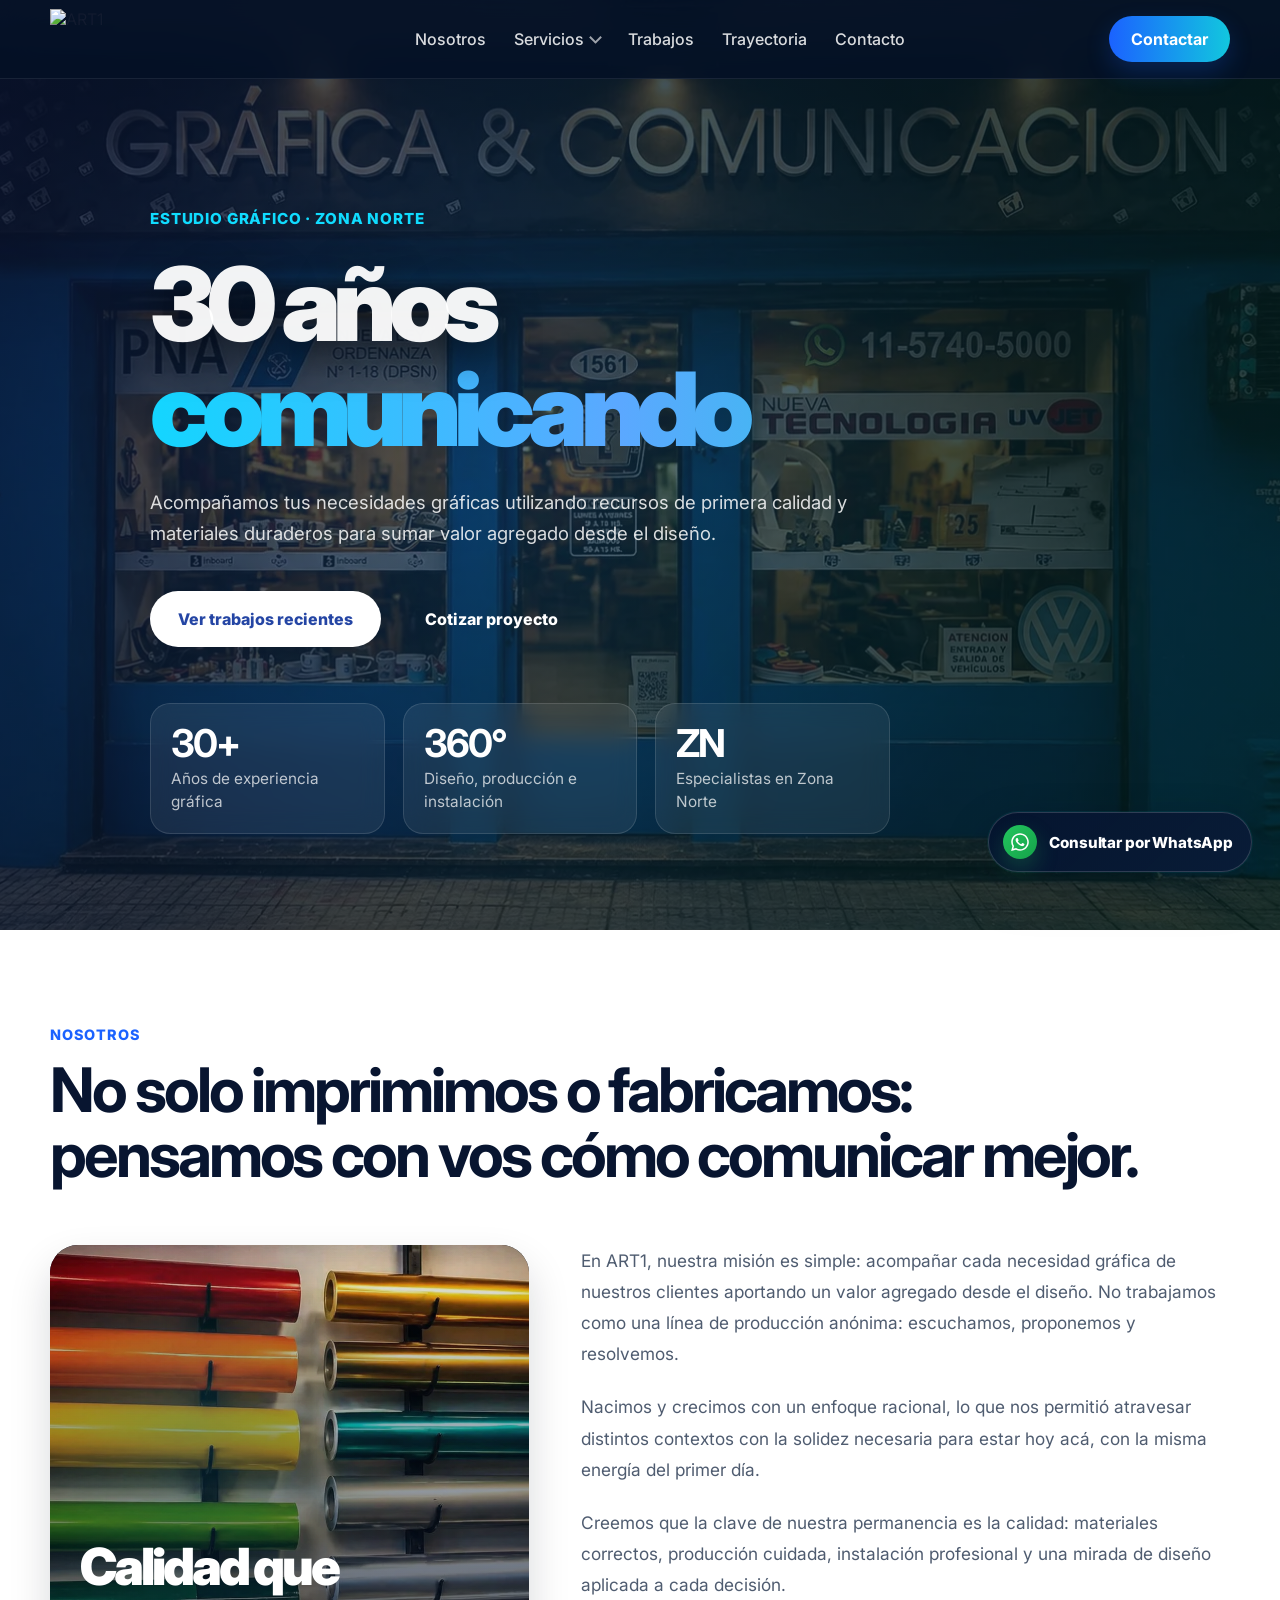
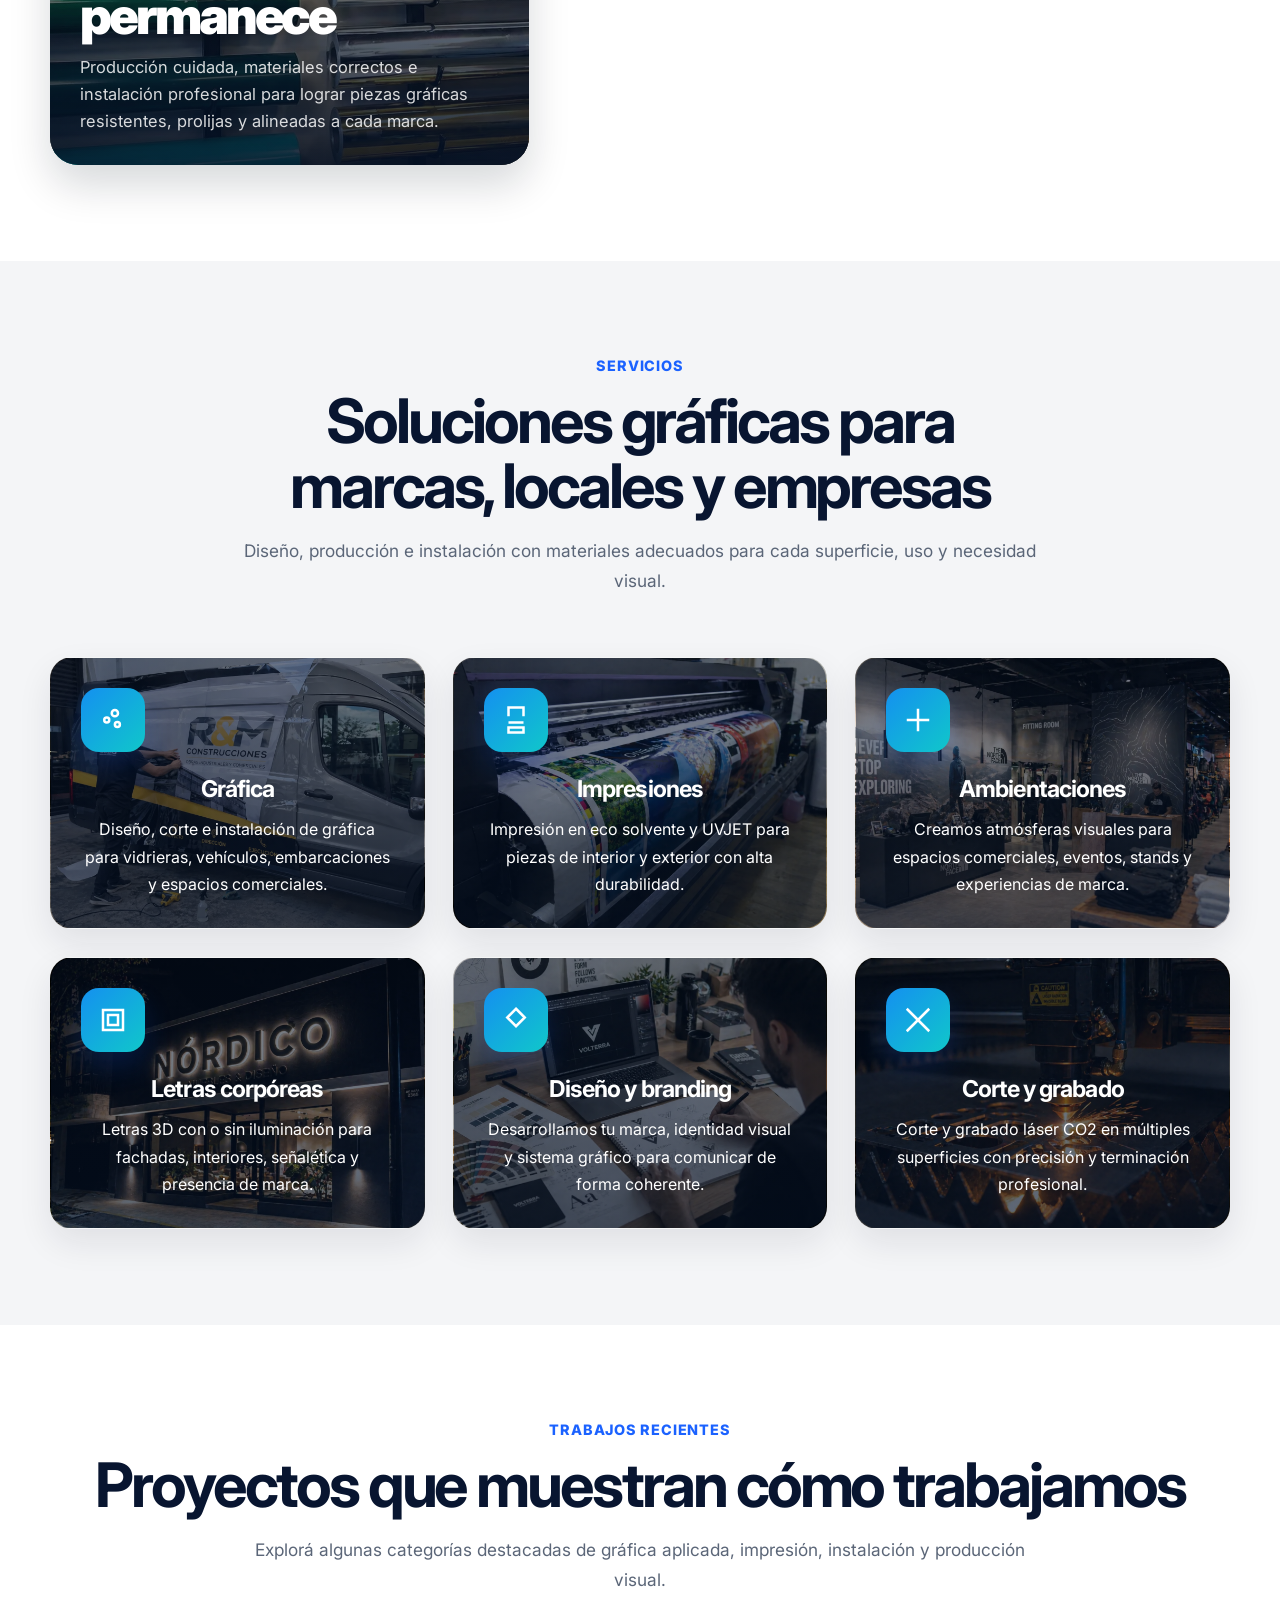
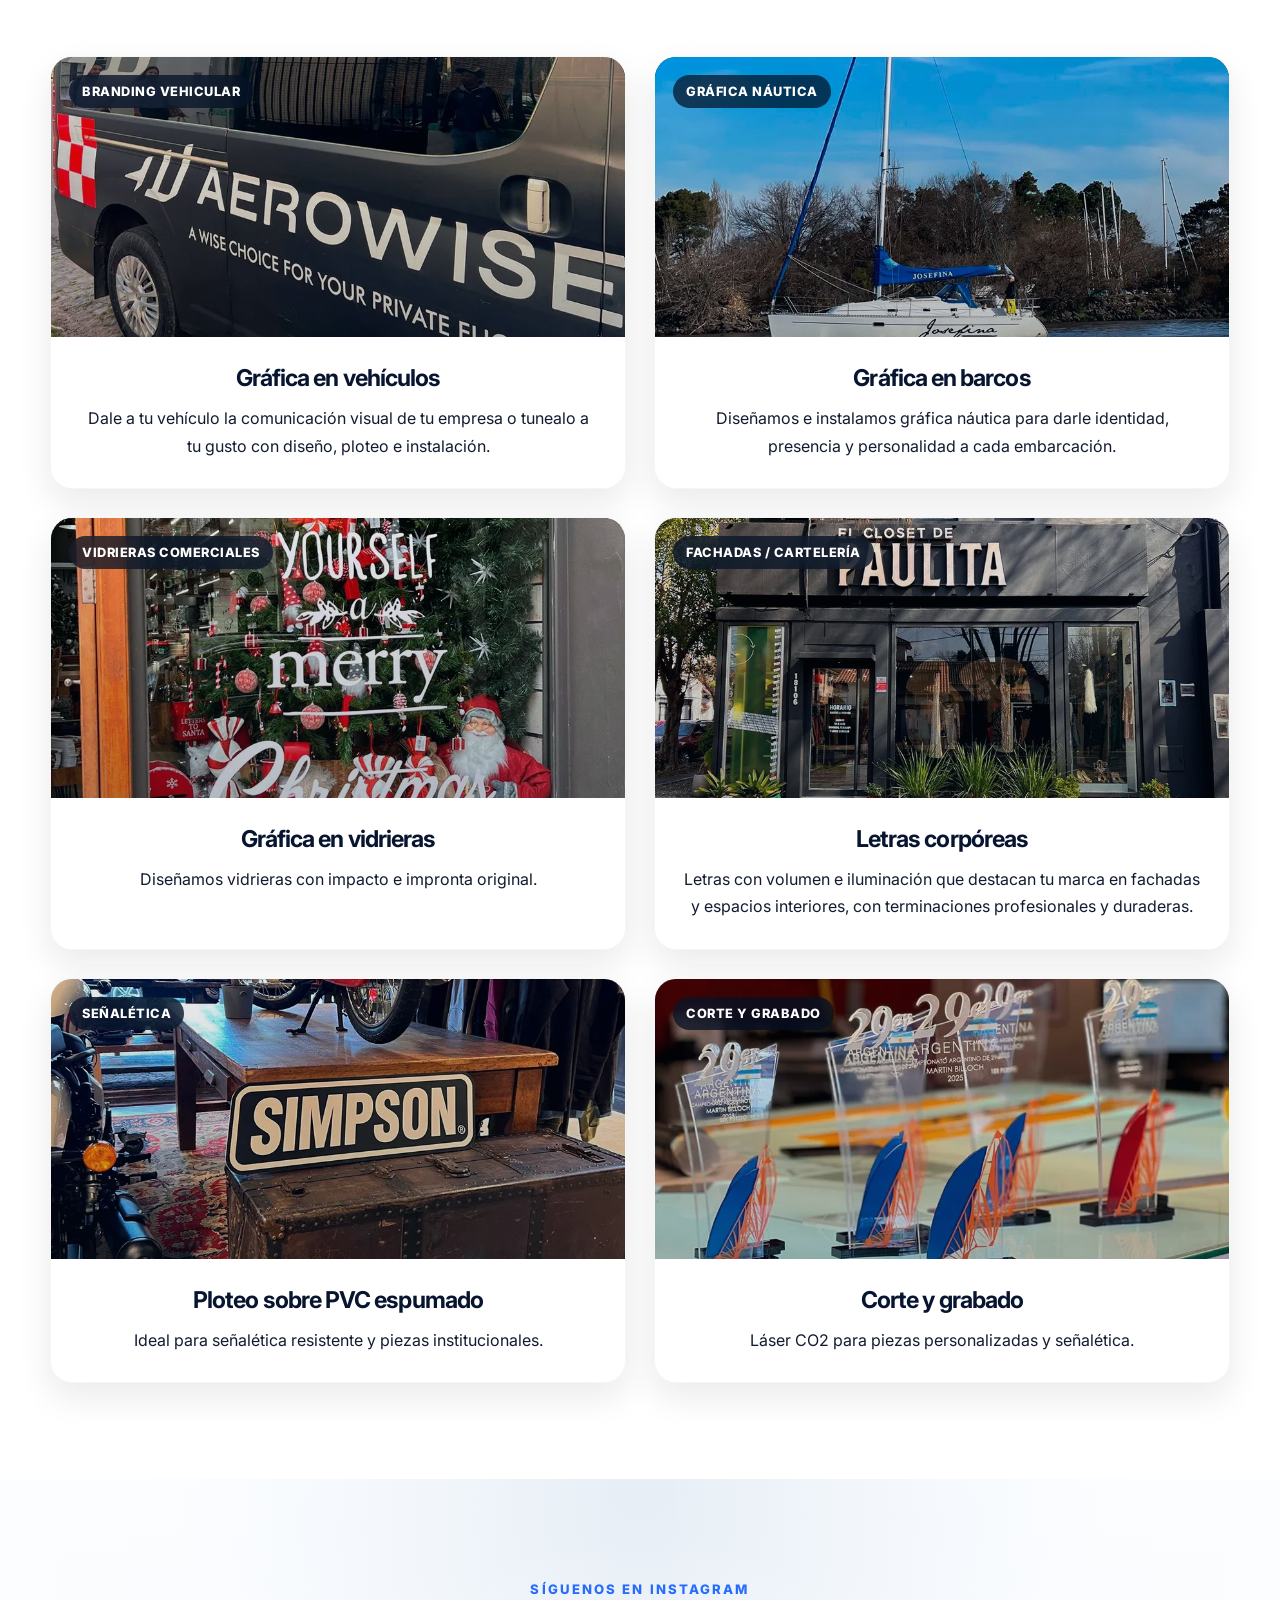
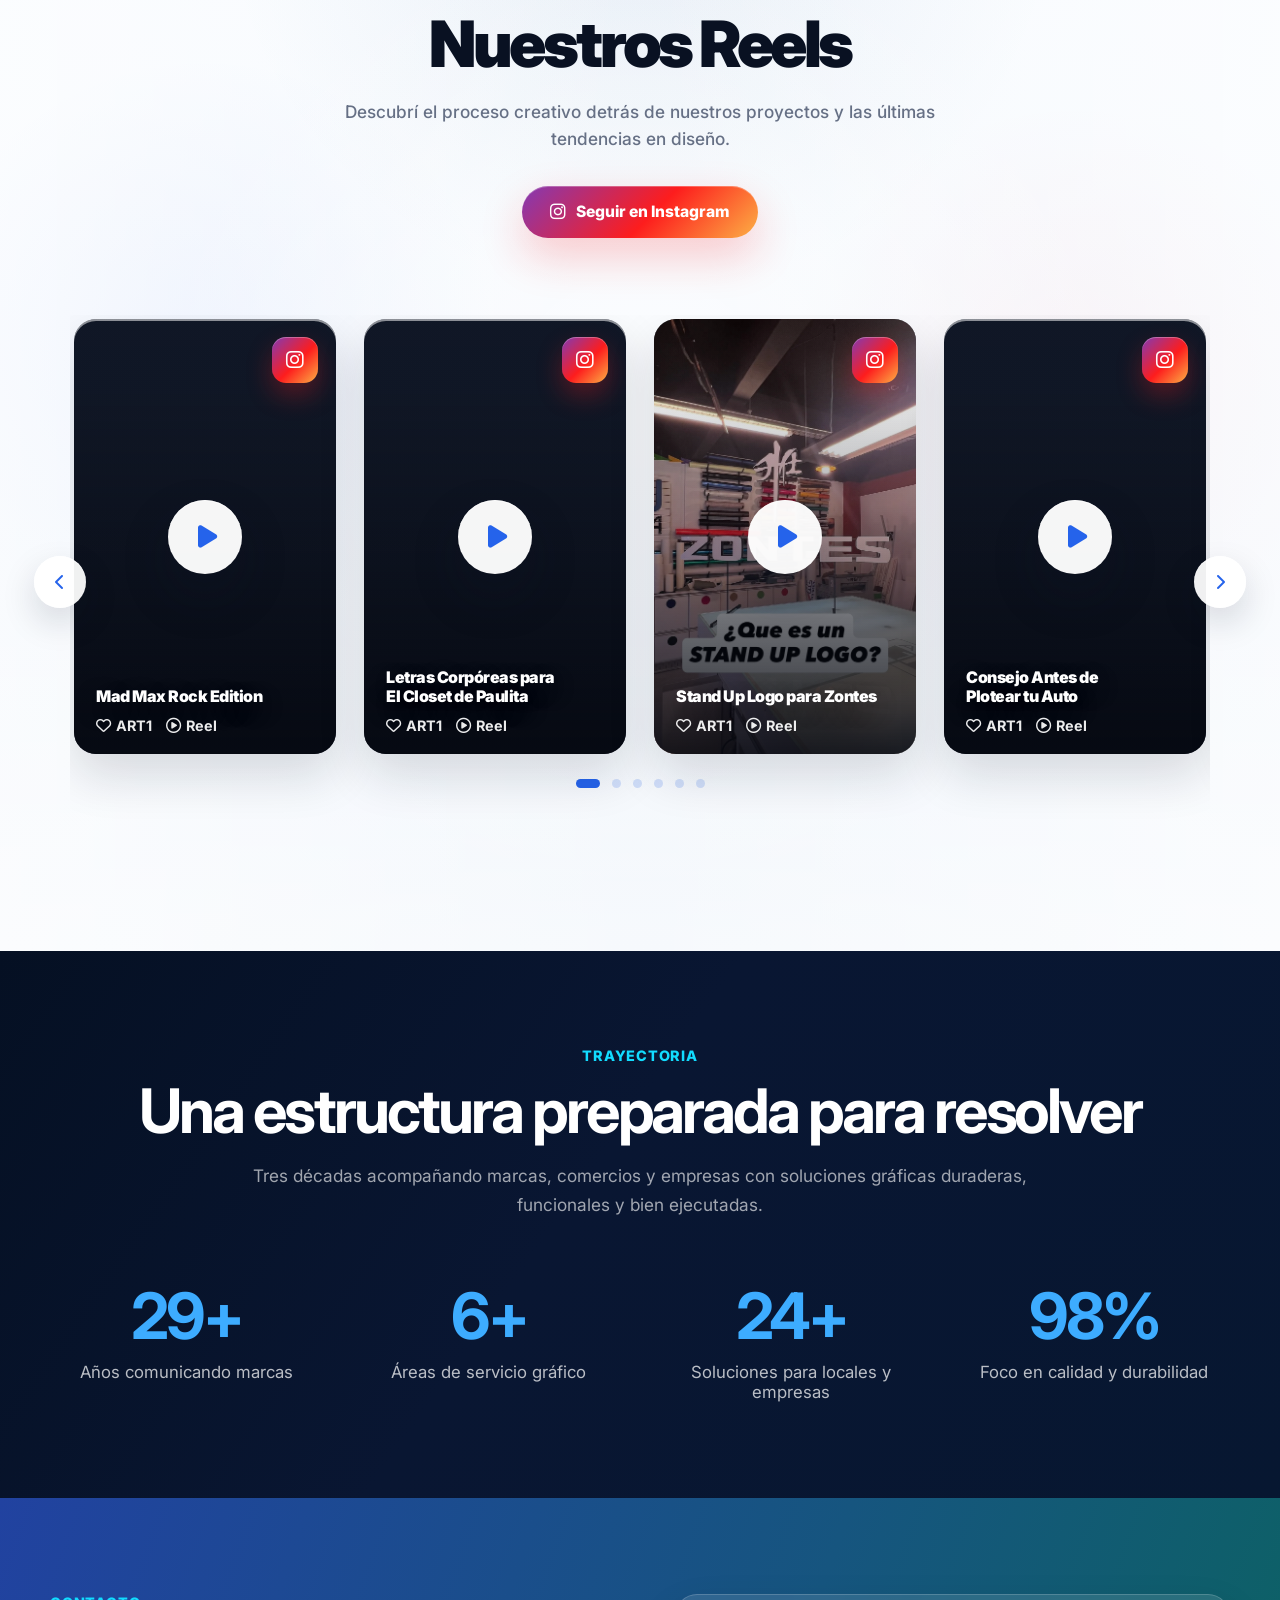
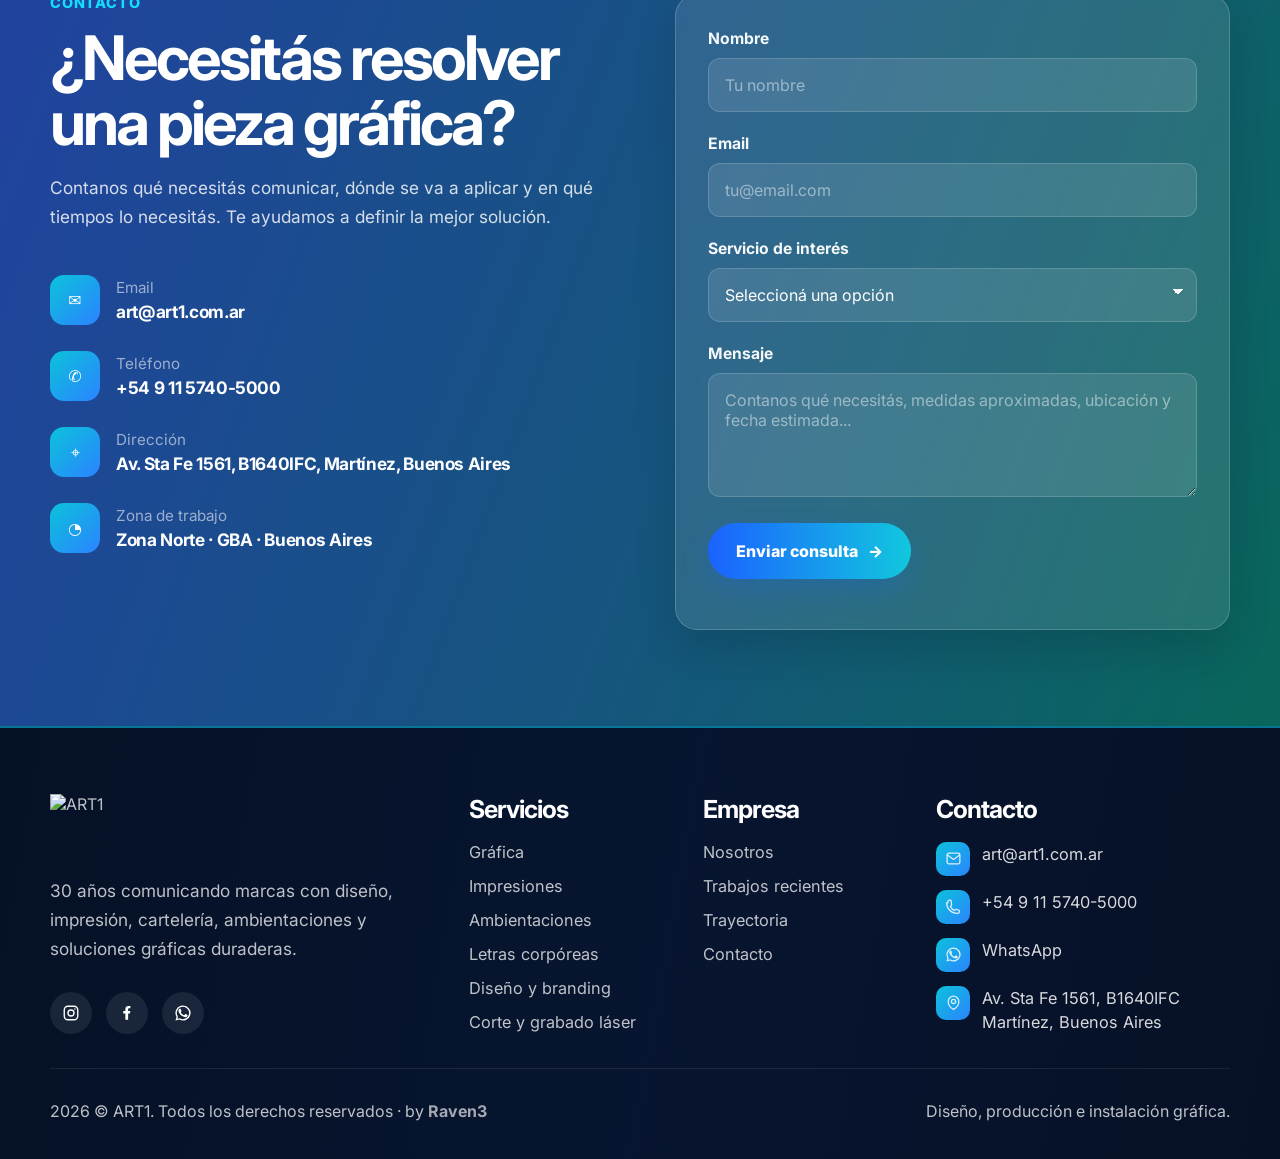
==== commit 85f36e20: "feat: update contact information and social links across multiple pages - Added email and telephone " ====
--- a/index.html
+++ b/index.html
@@ -738,6 +738,15 @@
         letter-spacing: -0.02em;
       }
 
+      .contact-item strong a {
+        color: inherit;
+        text-decoration: none;
+      }
+
+      .contact-item strong a:hover {
+        text-decoration: underline;
+      }
+
       .contact-card {
         padding: 34px 32px;
         border: 1px solid rgba(255, 255, 255, 0.18);
@@ -845,8 +854,8 @@
 
       .footer__main {
         display: grid;
-        grid-template-columns: 1.5fr 0.7fr 0.7fr;
-        gap: 72px;
+        grid-template-columns: 1.2fr 0.6fr 0.6fr 0.95fr;
+        gap: 48px;
         padding: 66px 0 34px;
       }
 
@@ -870,6 +879,20 @@
         height: 42px;
         border-radius: 50%;
         background: rgba(255, 255, 255, 0.08);
+        color: #fff;
+        transition:
+          background 0.2s ease,
+          transform 0.2s ease;
+      }
+
+      .socials a:hover {
+        background: linear-gradient(135deg, #0bc3da 0%, #2b83ff 100%);
+        transform: translateY(-2px);
+      }
+
+      .socials a svg {
+        width: 18px;
+        height: 18px;
       }
 
       .footer h4 {
@@ -889,6 +912,47 @@
 
       .footer li a {
         font-size: 1.02rem;
+      }
+
+      .footer-contact {
+        gap: 16px;
+      }
+
+      .footer-contact li {
+        display: flex;
+        align-items: flex-start;
+        gap: 12px;
+      }
+
+      .footer-contact__icon {
+        display: grid;
+        flex: 0 0 34px;
+        place-items: center;
+        width: 34px;
+        height: 34px;
+        border-radius: 10px;
+        background: linear-gradient(135deg, #0bc3da 0%, #2b83ff 100%);
+        color: #fff;
+      }
+
+      .footer-contact__icon svg {
+        width: 17px;
+        height: 17px;
+      }
+
+      .footer-contact a,
+      .footer-contact span {
+        font-size: 1rem;
+        line-height: 1.5;
+        color: rgba(255, 255, 255, 0.84);
+      }
+
+      .footer-contact a {
+        transition: color 0.2s ease;
+      }
+
+      .footer-contact a:hover {
+        color: #12dcff;
       }
 
       .footer__bottom {
@@ -2103,6 +2167,26 @@
         "logo": "https://www.art1.com.ar/assets/img/logo.png",
         "description": "Estudio gráfico especializado en diseño, impresión, cartelería, ambientaciones, letras corpóreas y corte láser.",
         "areaServed": "Zona Norte, Buenos Aires, Argentina",
+        "email": "art@art1.com.ar",
+        "telephone": "+54-9-11-5740-5000",
+        "address": {
+          "@type": "PostalAddress",
+          "streetAddress": "Av. Santa Fe 1561",
+          "addressLocality": "Martínez",
+          "addressRegion": "Buenos Aires",
+          "postalCode": "B1640IFC",
+          "addressCountry": "AR"
+        },
+        "contactPoint": [
+          {
+            "@type": "ContactPoint",
+            "contactType": "customer service",
+            "email": "art@art1.com.ar",
+            "telephone": "+54-9-11-5740-5000",
+            "areaServed": "AR",
+            "availableLanguage": "Spanish"
+          }
+        ],
         "sameAs": [
           "https://www.instagram.com/art1.com.ar/",
           "https://www.facebook.com/art1.com.ar/"
@@ -3064,18 +3148,32 @@
                 <div class="contact-item__icon" aria-hidden="true">✉</div>
                 <div>
                   <small>Email</small>
-                  <strong>info@art1.com.ar</strong>
+                  <strong><a href="mailto:art@art1.com.ar">art@art1.com.ar</a></strong>
                 </div>
               </div>
               <div class="contact-item">
                 <div class="contact-item__icon" aria-hidden="true">✆</div>
                 <div>
                   <small>Teléfono</small>
-                  <strong>+54 9 11 5740-5000</strong>
+                  <strong><a href="tel:+5491157405000">+54 9 11 5740-5000</a></strong>
                 </div>
               </div>
               <div class="contact-item">
                 <div class="contact-item__icon" aria-hidden="true">⌖</div>
+                <div>
+                  <small>Dirección</small>
+                  <strong>
+                    <a
+                      href="https://maps.google.com/?q=Av.+Santa+Fe+1561,+Mart%C3%ADnez,+Buenos+Aires"
+                      target="_blank"
+                      rel="noopener noreferrer"
+                      >Av. Sta Fe 1561, B1640IFC, Martínez, Buenos Aires</a
+                    >
+                  </strong>
+                </div>
+              </div>
+              <div class="contact-item">
+                <div class="contact-item__icon" aria-hidden="true">◔</div>
                 <div>
                   <small>Zona de trabajo</small>
                   <strong>Zona Norte · GBA · Buenos Aires</strong>
@@ -3179,9 +3277,27 @@
             ambientaciones y soluciones gráficas duraderas.
           </p>
           <div class="socials">
-            <a href="#" aria-label="Instagram">◎</a>
-            <a href="#" aria-label="Facebook">f</a>
-            <!-- <a href="#" aria-label="LinkedIn">in</a> -->
+            <a
+              href="https://www.instagram.com/art1.com.ar/"
+              target="_blank"
+              rel="noopener noreferrer"
+              aria-label="Instagram"
+              ><svg viewBox="0 0 24 24" fill="none" stroke="currentColor" stroke-width="1.8" aria-hidden="true"><rect x="3" y="3" width="18" height="18" rx="5"/><circle cx="12" cy="12" r="4"/><circle cx="17.2" cy="6.8" r="1" fill="currentColor" stroke="none"/></svg
+            ></a>
+            <a
+              href="https://www.facebook.com/art1.com.ar/"
+              target="_blank"
+              rel="noopener noreferrer"
+              aria-label="Facebook"
+              ><svg viewBox="0 0 24 24" fill="currentColor" aria-hidden="true"><path d="M13.5 21v-8.5H16l.4-3.2h-2.9V7.2c0-.9.25-1.5 1.55-1.5H16.5V2.8C16.2 2.76 15.2 2.7 14 2.7c-2.5 0-4.2 1.53-4.2 4.32v2.28H7v3.2h2.8V21h3.7Z"/></svg
+            ></a>
+            <a
+              href="https://wa.me/5491157405000?text=Hola%20ART1%2C%20quiero%20hacer%20una%20consulta%20por%20un%20trabajo%20gr%C3%A1fico."
+              target="_blank"
+              rel="noopener noreferrer"
+              aria-label="WhatsApp"
+              ><svg viewBox="0 0 24 24" fill="currentColor" aria-hidden="true"><path d="M17.472 14.382c-.297-.149-1.758-.867-2.03-.967-.273-.099-.472-.148-.67.15-.198.297-.767.966-.94 1.164-.173.198-.347.223-.644.075-.297-.15-1.255-.463-2.39-1.475-.883-.788-1.48-1.761-1.653-2.059-.173-.297-.018-.458.13-.606.134-.133.298-.347.446-.52.149-.174.198-.298.298-.497.099-.198.05-.371-.025-.52-.075-.149-.669-1.612-.916-2.207-.242-.579-.487-.5-.669-.51-.173-.008-.371-.01-.57-.01-.198 0-.52.074-.792.372-.272.297-1.04 1.016-1.04 2.479 0 1.462 1.065 2.875 1.213 3.074.149.198 2.096 3.2 5.077 4.487.709.306 1.262.489 1.694.626.712.226 1.36.194 1.872.118.571-.085 1.758-.719 2.006-1.413.248-.694.248-1.289.173-1.413-.074-.124-.272-.198-.57-.347z"/><path fill-rule="evenodd" d="M12 2a10 10 0 0 0-8.618 15.056L2 22l5.062-1.362A10 10 0 1 0 12 2Zm0 1.8a8.2 8.2 0 1 1 0 16.4 8.16 8.16 0 0 1-4.2-1.157l-.301-.179-3.006.808.812-2.93-.196-.302A8.2 8.2 0 0 1 12 3.8Z" clip-rule="evenodd"/></svg
+            ></a>
           </div>
         </div>
 
@@ -3204,6 +3320,46 @@
             <li><a href="index.html#portfolio">Trabajos recientes</a></li>
             <li><a href="index.html#resultados">Trayectoria</a></li>
             <li><a href="index.html#contacto">Contacto</a></li>
+          </ul>
+        </div>
+
+        <div>
+          <h4>Contacto</h4>
+          <ul class="footer-contact">
+            <li>
+              <span class="footer-contact__icon" aria-hidden="true"
+                ><svg viewBox="0 0 24 24" fill="none" stroke="currentColor" stroke-width="1.8"><path stroke-linecap="round" stroke-linejoin="round" d="M3 6.75A2.25 2.25 0 0 1 5.25 4.5h13.5A2.25 2.25 0 0 1 21 6.75v10.5A2.25 2.25 0 0 1 18.75 19.5H5.25A2.25 2.25 0 0 1 3 17.25V6.75Z"/><path stroke-linecap="round" stroke-linejoin="round" d="m3.5 7 8.03 6.02a1 1 0 0 0 1.2 0L20.5 7"/></svg
+              ></span>
+              <a href="mailto:art@art1.com.ar">art@art1.com.ar</a>
+            </li>
+            <li>
+              <span class="footer-contact__icon" aria-hidden="true"
+                ><svg viewBox="0 0 24 24" fill="none" stroke="currentColor" stroke-width="1.8"><path stroke-linecap="round" stroke-linejoin="round" d="M2.25 6.75c0 8.284 6.716 15 15 15h.75a2.25 2.25 0 0 0 2.25-2.25v-1.372a1.125 1.125 0 0 0-.852-1.09l-4.005-1.001a1.125 1.125 0 0 0-1.173.417l-.97 1.293a12.06 12.06 0 0 1-5.693-5.693l1.293-.97a1.125 1.125 0 0 0 .417-1.173L8.712 3.852A1.125 1.125 0 0 0 7.622 3H6.25A2.25 2.25 0 0 0 4 5.25v1.5Z"/></svg
+              ></span>
+              <a href="tel:+5491157405000">+54 9 11 5740-5000</a>
+            </li>
+            <li>
+              <span class="footer-contact__icon" aria-hidden="true"
+                ><svg viewBox="0 0 24 24" fill="currentColor"><path d="M17.472 14.382c-.297-.149-1.758-.867-2.03-.967-.273-.099-.472-.148-.67.15-.198.297-.767.966-.94 1.164-.173.198-.347.223-.644.075-.297-.15-1.255-.463-2.39-1.475-.883-.788-1.48-1.761-1.653-2.059-.173-.297-.018-.458.13-.606.134-.133.298-.347.446-.52.149-.174.198-.298.298-.497.099-.198.05-.371-.025-.52-.075-.149-.669-1.612-.916-2.207-.242-.579-.487-.5-.669-.51-.173-.008-.371-.01-.57-.01-.198 0-.52.074-.792.372-.272.297-1.04 1.016-1.04 2.479 0 1.462 1.065 2.875 1.213 3.074.149.198 2.096 3.2 5.077 4.487.709.306 1.262.489 1.694.626.712.226 1.36.194 1.872.118.571-.085 1.758-.719 2.006-1.413.248-.694.248-1.289.173-1.413-.074-.124-.272-.198-.57-.347z"/><path fill-rule="evenodd" d="M12 2a10 10 0 0 0-8.618 15.056L2 22l5.062-1.362A10 10 0 1 0 12 2Zm0 1.8a8.2 8.2 0 1 1 0 16.4 8.16 8.16 0 0 1-4.2-1.157l-.301-.179-3.006.808.812-2.93-.196-.302A8.2 8.2 0 0 1 12 3.8Z" clip-rule="evenodd"/></svg
+              ></span>
+              <a
+                href="https://wa.me/5491157405000?text=Hola%20ART1%2C%20quiero%20hacer%20una%20consulta%20por%20un%20trabajo%20gr%C3%A1fico."
+                target="_blank"
+                rel="noopener noreferrer"
+                >WhatsApp</a
+              >
+            </li>
+            <li>
+              <span class="footer-contact__icon" aria-hidden="true"
+                ><svg viewBox="0 0 24 24" fill="none" stroke="currentColor" stroke-width="1.8"><path stroke-linecap="round" stroke-linejoin="round" d="M15 10.5a3 3 0 1 1-6 0 3 3 0 0 1 6 0Z"/><path stroke-linecap="round" stroke-linejoin="round" d="M19.5 10.5c0 7.142-7.5 11.25-7.5 11.25S4.5 17.642 4.5 10.5a7.5 7.5 0 1 1 15 0Z"/></svg
+              ></span>
+              <a
+                href="https://maps.google.com/?q=Av.+Santa+Fe+1561,+Mart%C3%ADnez,+Buenos+Aires"
+                target="_blank"
+                rel="noopener noreferrer"
+                >Av. Sta Fe 1561, B1640IFC<br />Martínez, Buenos Aires</a
+              >
+            </li>
           </ul>
         </div>
       </div>
--- a/assets/css/header.css
+++ b/assets/css/header.css
@@ -237,8 +237,8 @@
 
 .footer__main {
   display: grid;
-  grid-template-columns: 1.5fr 0.7fr 0.7fr;
-  gap: 72px;
+  grid-template-columns: 1.2fr 0.6fr 0.6fr 0.95fr;
+  gap: 48px;
   padding: 66px 0 34px;
 }
 
@@ -262,6 +262,20 @@
   height: 42px;
   border-radius: 50%;
   background: rgba(255, 255, 255, 0.08);
+  color: #fff;
+  transition:
+    background 0.2s ease,
+    transform 0.2s ease;
+}
+
+.socials a:hover {
+  background: linear-gradient(135deg, #0bc3da 0%, #2b83ff 100%);
+  transform: translateY(-2px);
+}
+
+.socials a svg {
+  width: 18px;
+  height: 18px;
 }
 
 .footer h4 {
@@ -283,12 +297,69 @@
   font-size: 1.02rem;
 }
 
+.footer-contact {
+  gap: 16px;
+}
+
+.footer-contact li {
+  display: flex;
+  align-items: flex-start;
+  gap: 12px;
+}
+
+.footer-contact__icon {
+  display: grid;
+  flex: 0 0 34px;
+  place-items: center;
+  width: 34px;
+  height: 34px;
+  border-radius: 10px;
+  background: linear-gradient(135deg, #0bc3da 0%, #2b83ff 100%);
+  color: #fff;
+}
+
+.footer-contact__icon svg {
+  width: 17px;
+  height: 17px;
+}
+
+.footer-contact a,
+.footer-contact span {
+  font-size: 1rem;
+  line-height: 1.5;
+  color: rgba(255, 255, 255, 0.84);
+}
+
+.footer-contact a {
+  transition: color 0.2s ease;
+}
+
+.footer-contact a:hover {
+  color: #12dcff;
+}
+
 .footer__bottom {
   display: flex;
   justify-content: space-between;
   gap: 20px;
   padding: 32px 0 38px;
   border-top: 1px solid rgba(255, 255, 255, 0.08);
+}
+
+@media (max-width: 1180px) {
+  .footer__main {
+    grid-template-columns: repeat(2, minmax(0, 1fr));
+  }
+}
+
+@media (max-width: 860px) {
+  .footer__main {
+    grid-template-columns: 1fr;
+  }
+
+  .footer__bottom {
+    flex-direction: column;
+  }
 }
 
 [data-reveal] {
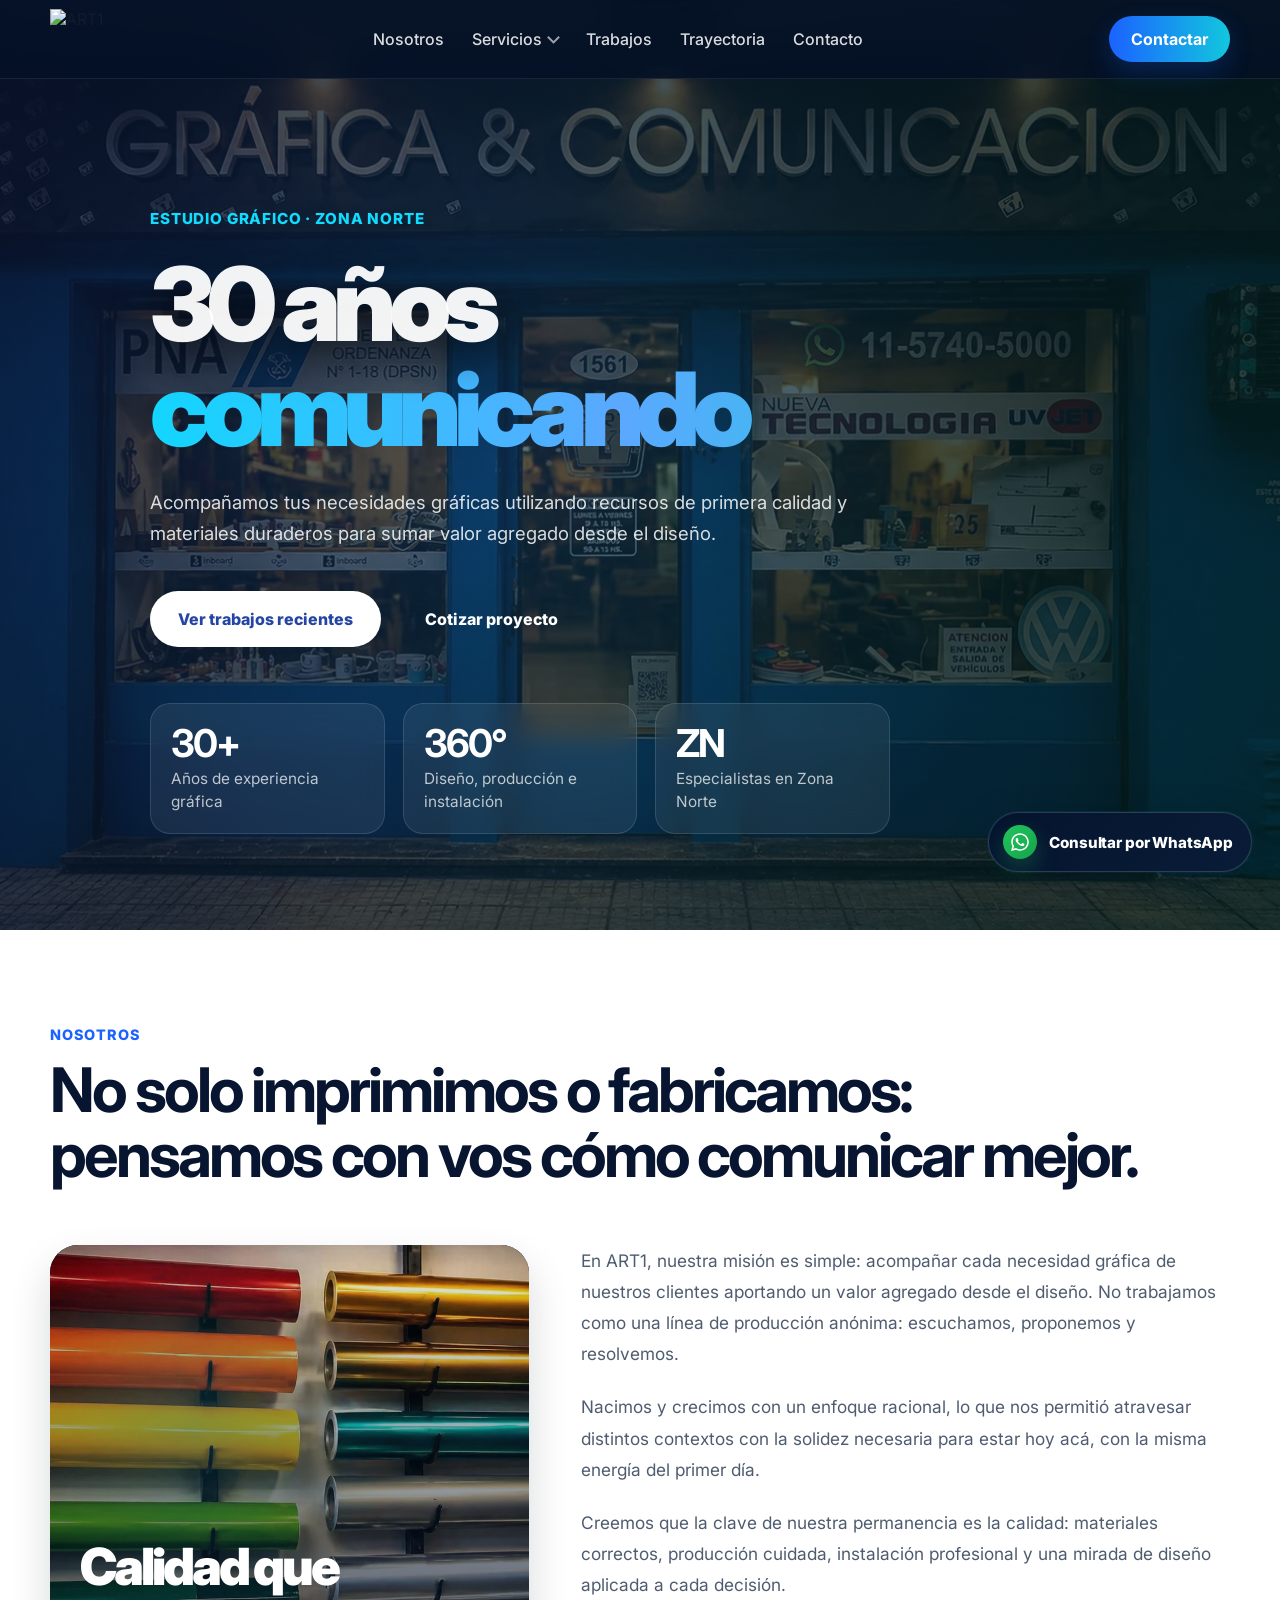
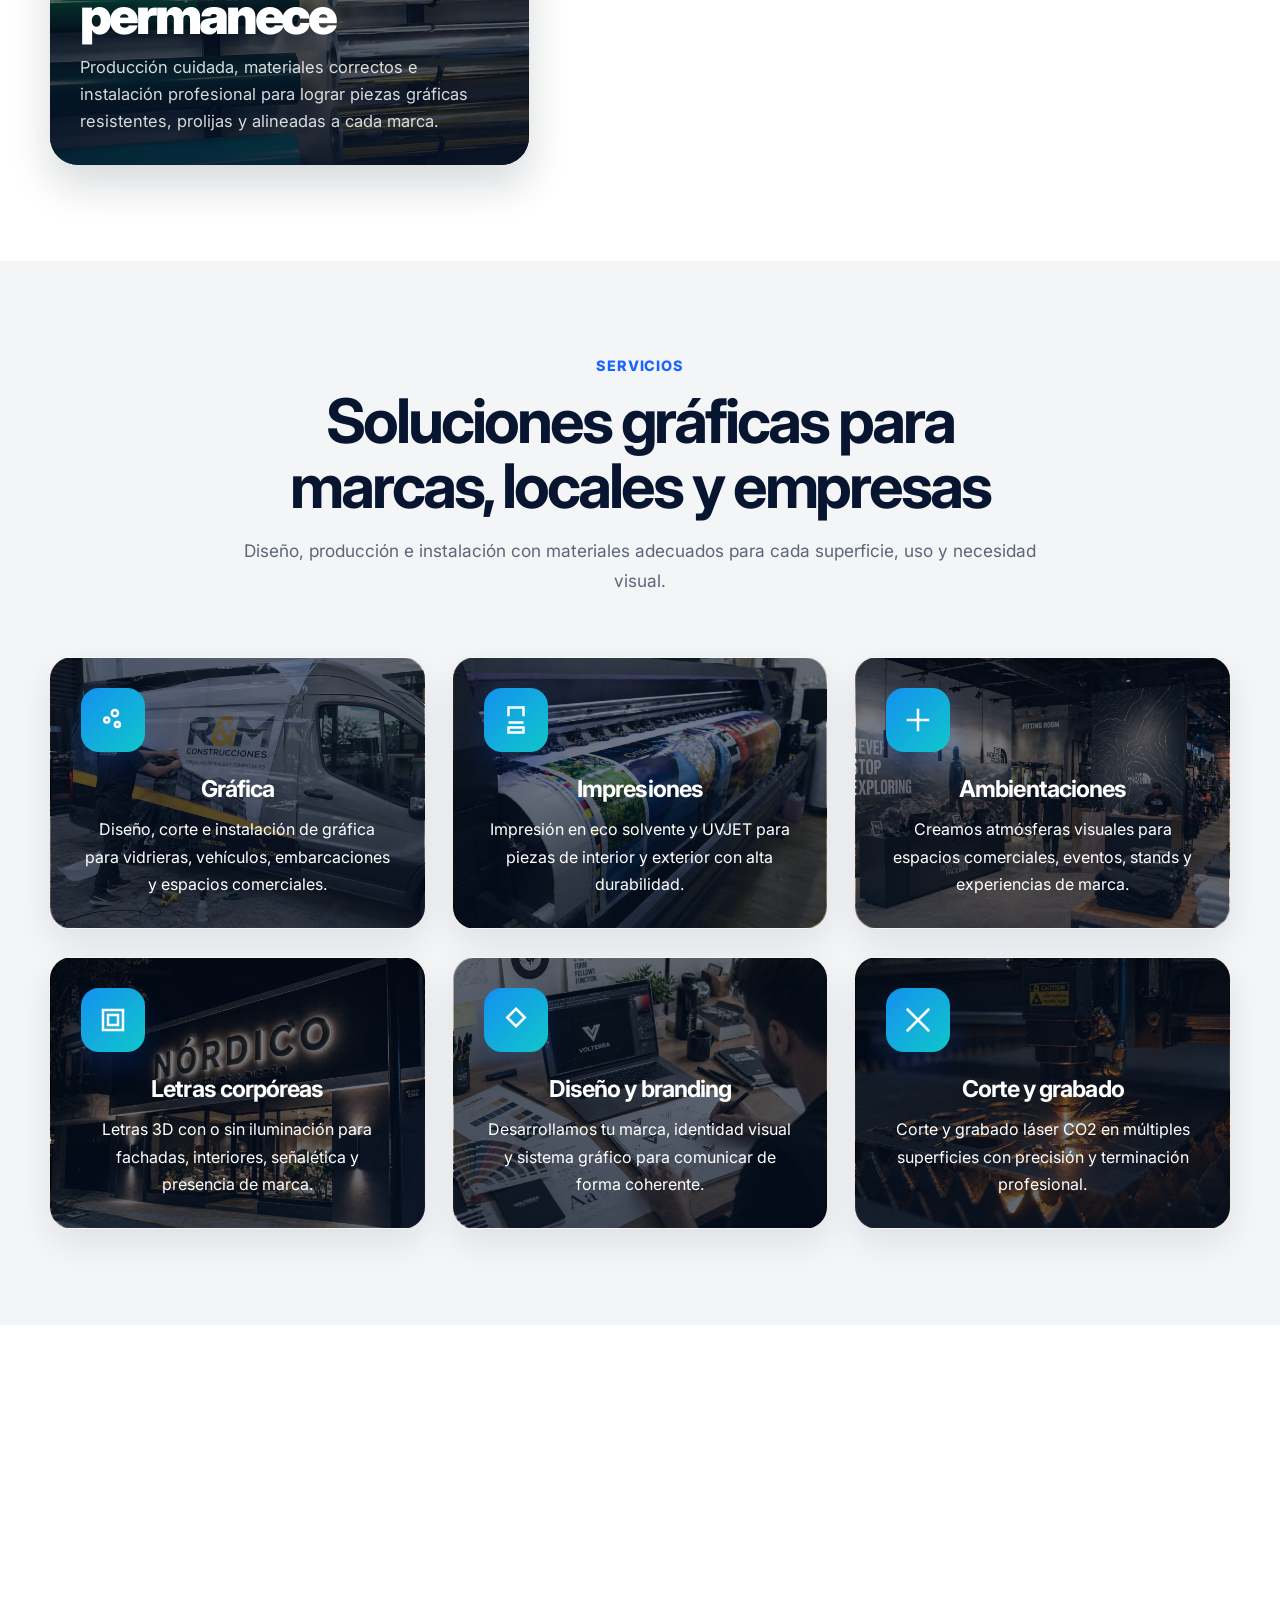
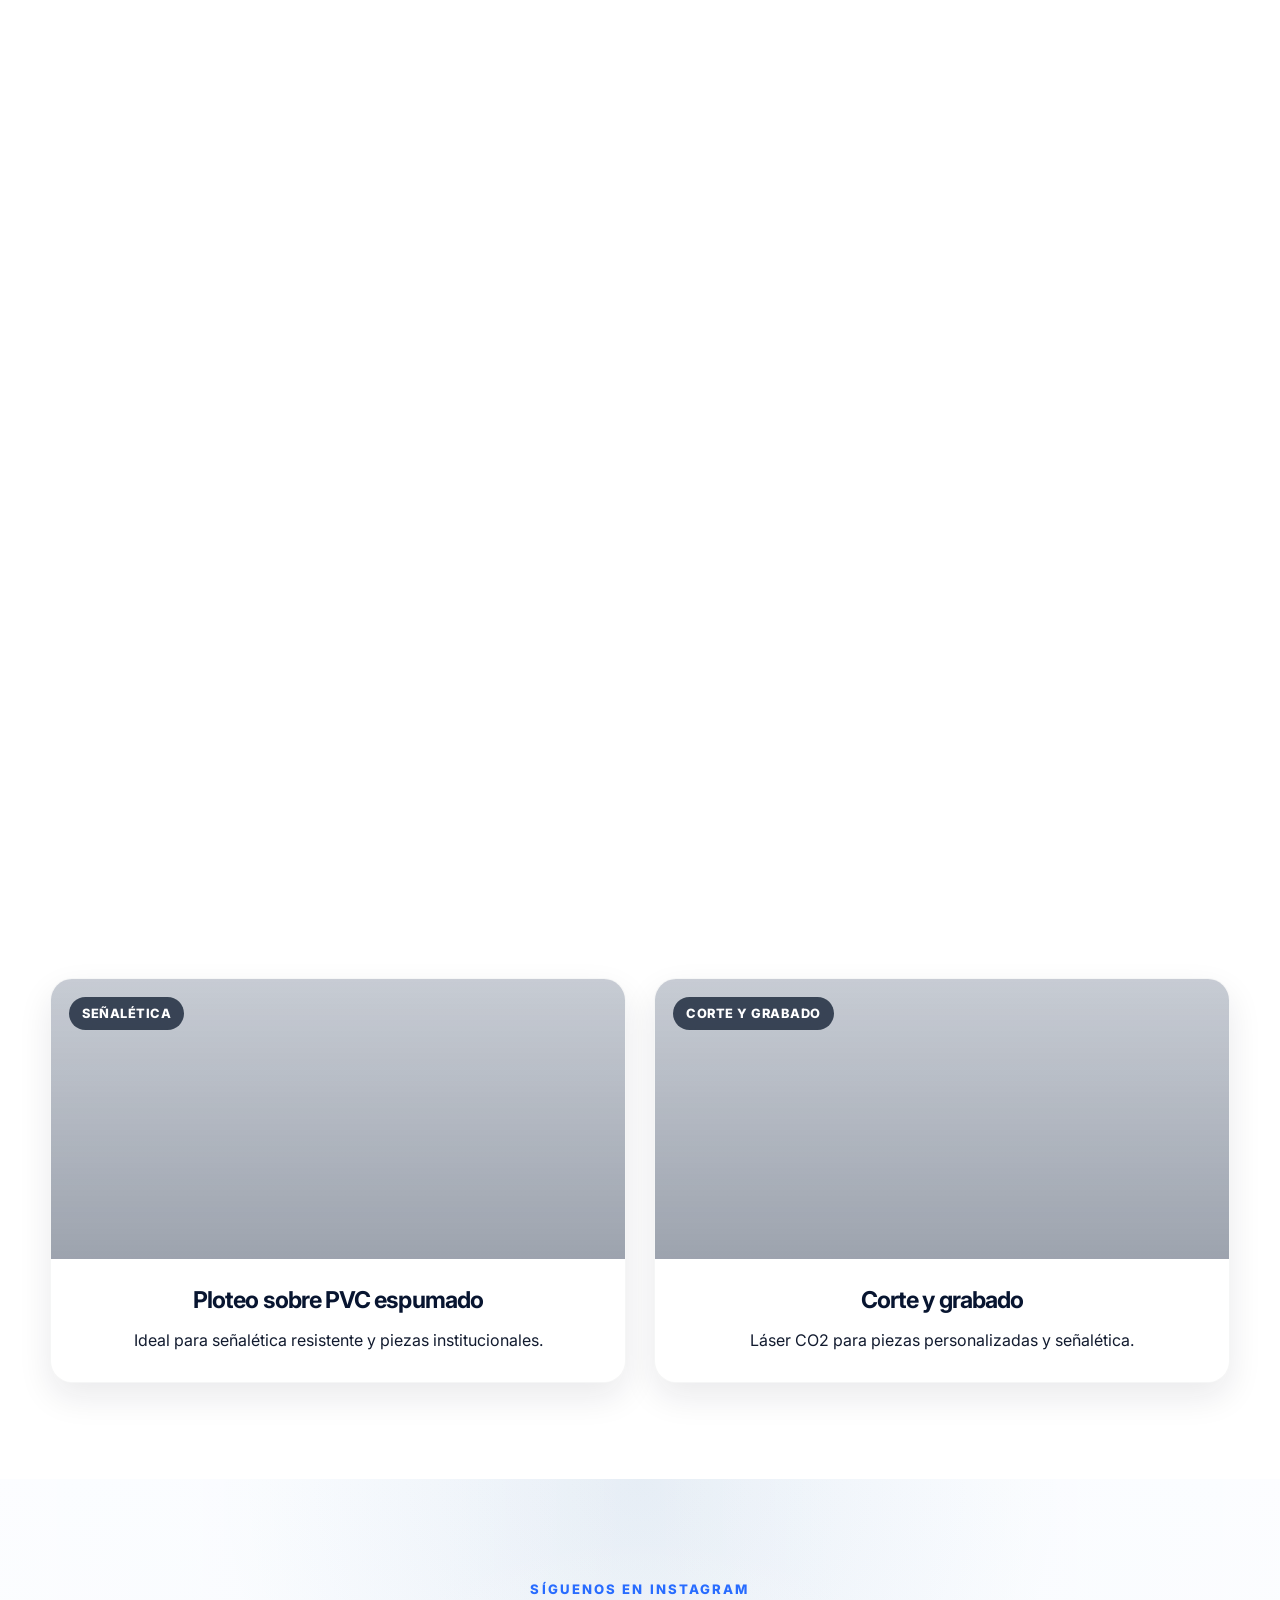
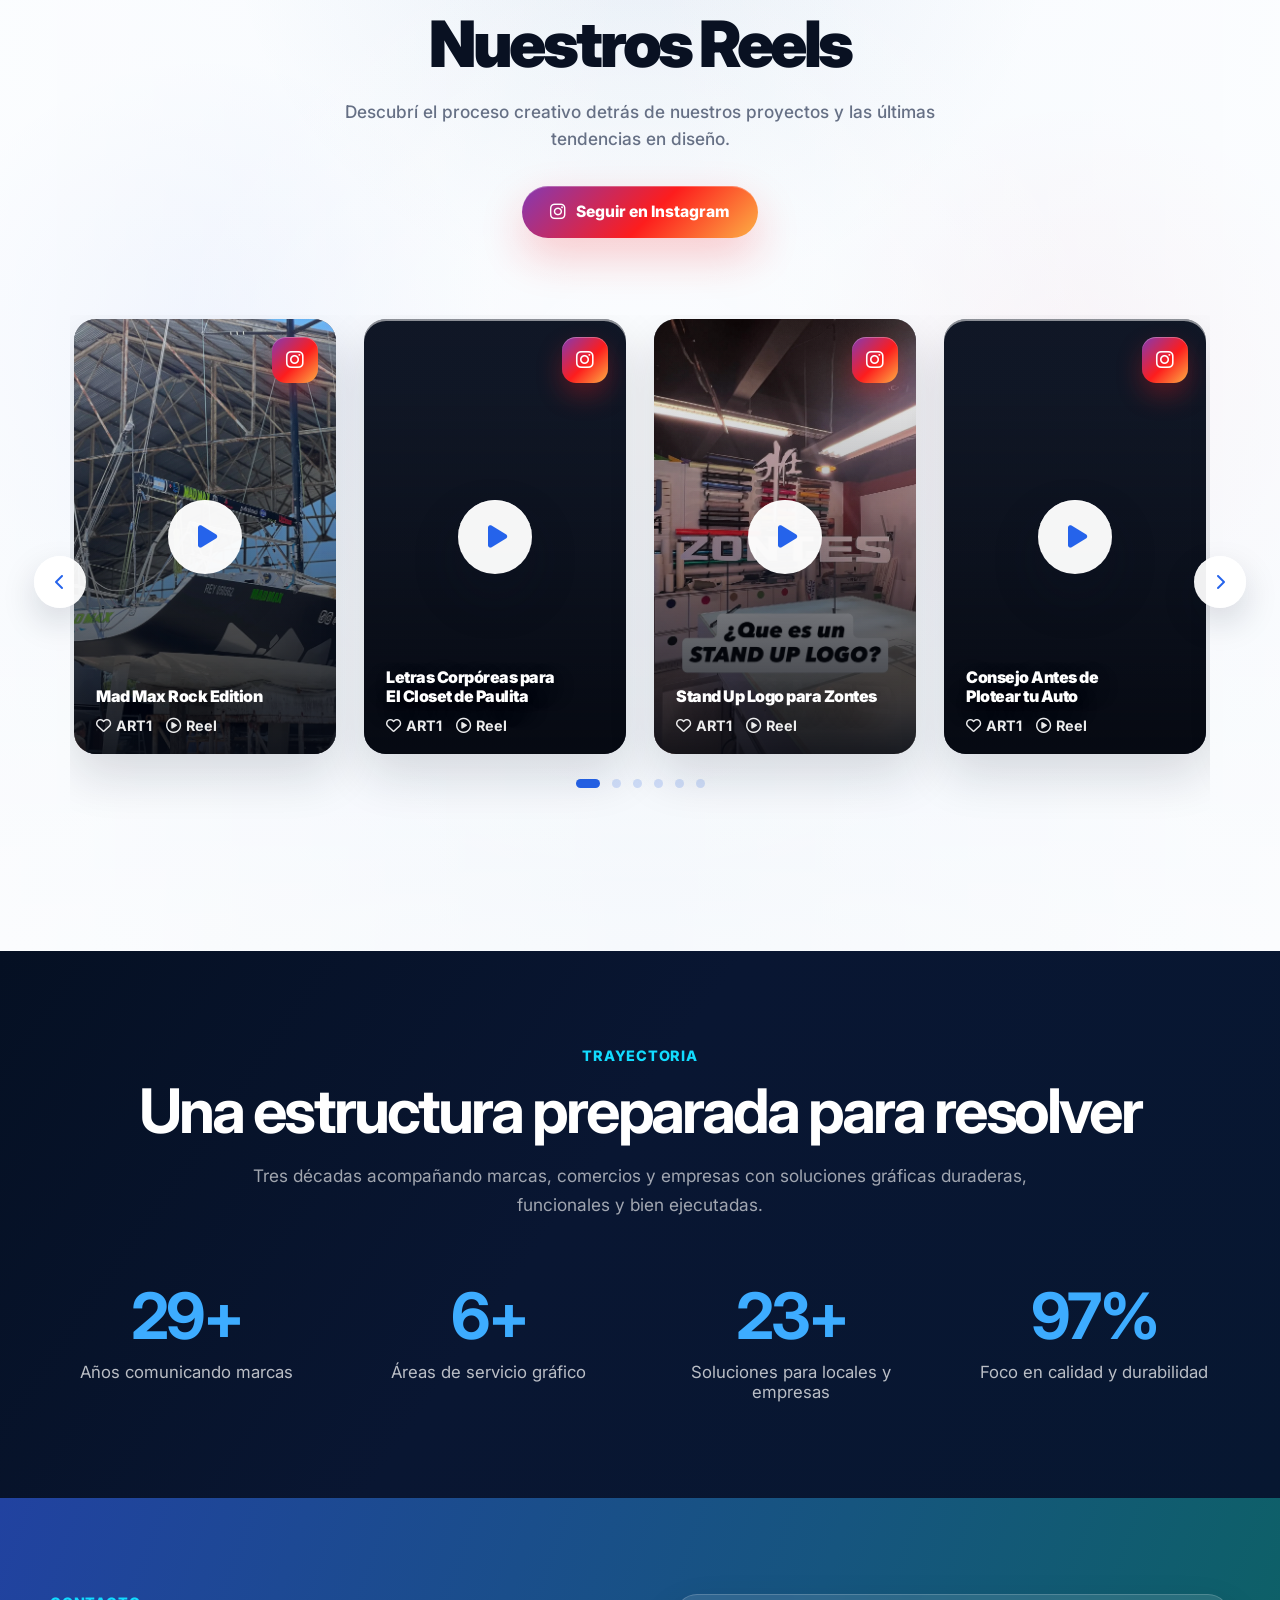
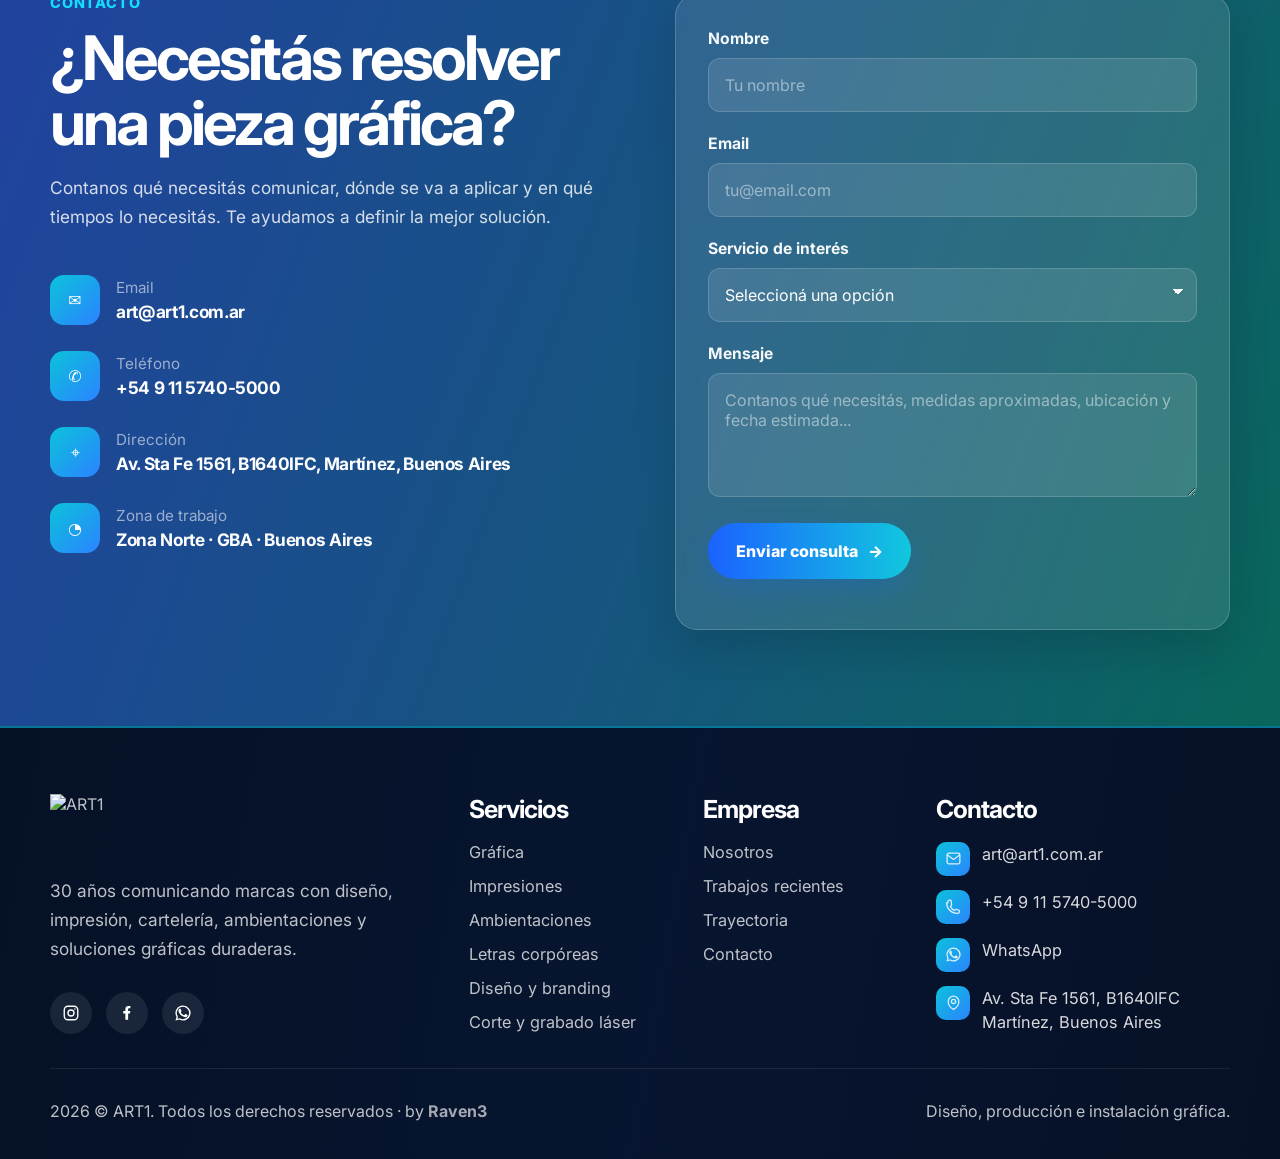
==== commit 309c63c0: "fix: update image dimensions and add loading attributes for improved performance" ====
--- a/index.html
+++ b/index.html
@@ -2224,8 +2224,8 @@
           <img
             src="https://www.art1.com.ar/assets/img/img/logo_azul.png"
             alt="ART1"
-            height="60"
-            width="160"
+            height="394"
+            width="500"
           />
         </a>
 
@@ -2347,6 +2347,10 @@
                   <img
                     src="assets/img/about/about-area-produccion.webp"
                     alt="Fachada del local ART1"
+                    width="1537"
+                    height="1023"
+                    loading="lazy"
+                    decoding="async"
                   />
                 </figure>
 
@@ -2354,6 +2358,10 @@
                   <img
                     src="assets/img/about/about-equipo-art1.webp"
                     alt="Producción gráfica en ART1"
+                    width="1537"
+                    height="1023"
+                    loading="lazy"
+                    decoding="async"
                   />
                 </figure>
 
@@ -2361,6 +2369,10 @@
                   <img
                     src="assets/img/about/about-equipo-trabajando.webp"
                     alt="Impresión y materiales gráficos"
+                    width="1537"
+                    height="1023"
+                    loading="lazy"
+                    decoding="async"
                   />
                 </figure>
 
@@ -2368,6 +2380,10 @@
                   <img
                     src="assets/img/about/about-proceso-impresion.webp"
                     alt="Impresión y materiales gráficos"
+                    width="1537"
+                    height="1023"
+                    loading="lazy"
+                    decoding="async"
                   />
                 </figure>
               </div>
@@ -2542,30 +2558,50 @@
                       <img
                         src="assets/img/gallery/grafica-vehiculos/grafica-vehicular-auto-ploteado.webp"
                         alt="Auto ploteado con gráfica vehicular corporativa"
+                        width="900"
+                        height="600"
+                        loading="lazy"
+                        decoding="async"
                       />
                     </div>
                     <div class="swiper-slide">
                       <img
                         src="assets/img/gallery/grafica-vehiculos/grafica-vehicular-camion-empresa.webp"
                         alt="Camión de empresa con gráfica vehicular"
+                        width="900"
+                        height="600"
+                        loading="lazy"
+                        decoding="async"
                       />
                     </div>
                     <div class="swiper-slide">
                       <img
                         src="assets/img/gallery/grafica-vehiculos/grafica-vehicular-flota-corporativa.webp"
                         alt="Flota corporativa con gráfica vehicular"
+                        width="900"
+                        height="600"
+                        loading="lazy"
+                        decoding="async"
                       />
                     </div>
                     <div class="swiper-slide">
                       <img
                         src="assets/img/gallery/grafica-vehiculos/grafica-vehicular-diseño-publicitario.webp"
                         alt="Diseño publicitario en gráfica vehicular"
+                        width="900"
+                        height="600"
+                        loading="lazy"
+                        decoding="async"
                       />
                     </div>
                     <div class="swiper-slide">
                       <img
                         src="assets/img/gallery/grafica-vehiculos/grafica-vehicular-moto-ploteado.webp"
                         alt="Moto ploteada con gráfica vehicular"
+                        width="900"
+                        height="600"
+                        loading="lazy"
+                        decoding="async"
                       />
                     </div>
                   </div>
@@ -2591,30 +2627,50 @@
                       <img
                         src="assets/img/gallery/grafica-nautica/grafica-nautica-velero-regata-identidad-visual.webp"
                         alt="Velero de regata con identidad visual náutica"
+                        width="900"
+                        height="600"
+                        loading="lazy"
+                        decoding="async"
                       />
                     </div>
                     <div class="swiper-slide">
                       <img
                         src="assets/img/gallery/grafica-nautica/grafica-velero-nombre-embarcacion-personalizado.webp"
                         alt="Nombre de embarcación personalizado en velero"
+                        width="900"
+                        height="600"
+                        loading="lazy"
+                        decoding="async"
                       />
                     </div>
                     <div class="swiper-slide">
                       <img
                         src="assets/img/gallery/grafica-nautica/ploteo-velero-diseno-nautico-profesional.webp"
                         alt="Ploteo náutico profesional en velero"
+                        width="900"
+                        height="600"
+                        loading="lazy"
+                        decoding="async"
                       />
                     </div>
                     <div class="swiper-slide">
                       <img
                         src="assets/img/gallery/grafica-nautica/rotulacion-velero-publicidad-marca-embarcacion.webp"
                         alt="Rotulación y publicidad de marca en embarcación"
+                        width="900"
+                        height="600"
+                        loading="lazy"
+                        decoding="async"
                       />
                     </div>
                     <div class="swiper-slide">
                       <img
                         src="assets/img/gallery/grafica-nautica/vinilo-nautico-velero-decoracion-casco.webp"
                         alt="Vinilo náutico decorativo en casco de velero"
+                        width="900"
+                        height="600"
+                        loading="lazy"
+                        decoding="async"
                       />
                     </div>
                   </div>
@@ -2640,30 +2696,50 @@
                       <img
                         src="assets/img/gallery/grafica-vidrieras/grafica-vidriera-impacto-visual-retail.webp"
                         alt="Vidriera comercial con gráfica de impacto visual"
+                        width="900"
+                        height="600"
+                        loading="lazy"
+                        decoding="async"
                       />
                     </div>
                     <div class="swiper-slide">
                       <img
                         src="assets/img/gallery/grafica-vidrieras/grafica-vidriera-local-comercial-zona-norte.webp"
                         alt="Gráfica en vidriera de local comercial en Zona Norte"
+                        width="900"
+                        height="600"
+                        loading="lazy"
+                        decoding="async"
                       />
                     </div>
                     <div class="swiper-slide">
                       <img
                         src="assets/img/gallery/grafica-vidrieras/ploteo-vidriera-negocio-promociones-ofertas.webp"
                         alt="Ploteo de vidriera con promociones y ofertas"
+                        width="900"
+                        height="600"
+                        loading="lazy"
+                        decoding="async"
                       />
                     </div>
                     <div class="swiper-slide">
                       <img
                         src="assets/img/gallery/grafica-vidrieras/rotulacion-vidriera-identidad-visual-local.webp"
                         alt="Rotulación de vidriera con identidad visual de marca"
+                        width="900"
+                        height="600"
+                        loading="lazy"
+                        decoding="async"
                       />
                     </div>
                     <div class="swiper-slide">
                       <img
                         src="assets/img/gallery/grafica-vidrieras/vinilo-vidriera-decoracion-comercial-marca.webp"
                         alt="Vinilo decorativo en vidriera comercial"
+                        width="900"
+                        height="600"
+                        loading="lazy"
+                        decoding="async"
                       />
                     </div>
                   </div>
@@ -2686,6 +2762,10 @@
                       <img
                         src="assets/img/gallery/letras-corporeas/cartel-letras-corporeas-local-comercial-zona-norte.webp"
                         alt="Cartel de letras corpóreas en local comercial de Zona Norte"
+                        width="900"
+                        height="600"
+                        loading="lazy"
+                        decoding="async"
                       />
                     </div>
 
@@ -2693,30 +2773,50 @@
                       <img
                         src="assets/img/gallery/letras-corporeas/letras-corporeas-acero-inoxidable-sin-luz.webp"
                         alt="Letras corpóreas en acero inoxidable sin iluminación"
+                        width="900"
+                        height="600"
+                        loading="lazy"
+                        decoding="async"
                       />
                     </div>
                     <div class="swiper-slide">
                       <img
                         src="assets/img/gallery/letras-corporeas/letras-corporeas-exterior-oficina-identidad-corporativa.webp"
                         alt="Letras corpóreas de exterior para identidad corporativa de oficina"
+                        width="900"
+                        height="600"
+                        loading="lazy"
+                        decoding="async"
                       />
                     </div>
                     <div class="swiper-slide">
                       <img
                         src="assets/img/gallery/letras-corporeas/letras-corporeas-iluminadas-led-fachada-local.webp"
                         alt="Letras corpóreas iluminadas con LED en fachada de local"
+                        width="900"
+                        height="600"
+                        loading="lazy"
+                        decoding="async"
                       />
                     </div>
                     <div class="swiper-slide">
                       <img
                         src="assets/img/gallery/letras-corporeas/letras-corporeas-retroiluminadas-backlight-cartel.webp"
                         alt="Cartel de letras corpóreas retroiluminadas (backlight)"
+                        width="900"
+                        height="600"
+                        loading="lazy"
+                        decoding="async"
                       />
                     </div>
                     <div class="swiper-slide">
                       <img
                         src="assets/img/gallery/letras-corporeas/letras-corporeas-stand-up-logo.webp"
                         alt="Logo stand up de letras corpóreas"
+                        width="900"
+                        height="600"
+                        loading="lazy"
+                        decoding="async"
                       />
                     </div>
                   </div>
@@ -2743,18 +2843,30 @@
                       <img
                         src="assets/img/gallery/grafica-pvc/ploteo-sobre-pvc-espumado.webp"
                         alt="Ploteo sobre PVC espumado"
+                        width="900"
+                        height="600"
+                        loading="lazy"
+                        decoding="async"
                       />
                     </div>
                     <div class="swiper-slide">
                       <img
                         src="assets/img/gallery/grafica-pvc/señaletica_1.webp"
                         alt="Señalética institucional en PVC espumado"
+                        width="1600"
+                        height="900"
+                        loading="lazy"
+                        decoding="async"
                       />
                     </div>
                     <div class="swiper-slide">
                       <img
                         src="assets/img/gallery/grafica-pvc/señaletica_2.webp"
                         alt="Señalética institucional en PVC espumado"
+                        width="1600"
+                        height="900"
+                        loading="lazy"
+                        decoding="async"
                       />
                     </div>
                   </div>
@@ -2779,18 +2891,30 @@
                       <img
                         src="assets/img/gallery/corte-grabado/corte-y-grabado.webp"
                         alt="Pieza de corte y grabado láser"
+                        width="900"
+                        height="600"
+                        loading="lazy"
+                        decoding="async"
                       />
                     </div>
                     <div class="swiper-slide">
                       <img
                         src="assets/img/gallery/corte-grabado/laser-co2-2.webp"
                         alt="Corte y grabado con láser CO2"
+                        width="900"
+                        height="600"
+                        loading="lazy"
+                        decoding="async"
                       />
                     </div>
                     <div class="swiper-slide">
                       <img
                         src="assets/img/gallery/corte-grabado/laser-co2.webp"
                         alt="Corte y grabado con láser CO2"
+                        width="900"
+                        height="600"
+                        loading="lazy"
+                        decoding="async"
                       />
                     </div>
                   </div>
@@ -2855,6 +2979,8 @@
                       <img
                         src="assets/img/reels/mad-max-poster.webp"
                         alt="Mad Max Rock Edition - ploteo negro mate"
+                        width="1080"
+                        height="1920"
                         loading="lazy"
                         decoding="async"
                       />
@@ -2895,6 +3021,8 @@
                       <img
                         src="assets/img/reels/el-closet-de-paulita-poster.webp"
                         alt="Letras corpóreas negras para El Closet de Paulita"
+                        width="640"
+                        height="1136"
                         loading="lazy"
                         decoding="async"
                       />
@@ -2935,6 +3063,8 @@
                       <img
                         src="assets/img/reels/zontes-stand-up-logo-poster.webp"
                         alt="Stand up logo para Zontes"
+                        width="1080"
+                        height="1920"
                         loading="lazy"
                         decoding="async"
                       />
@@ -2975,6 +3105,8 @@
                       <img
                         src="assets/img/reels/consejo-antes-de-plotear-tu-auto-poster.webp"
                         alt="Consejo antes de plotear tu auto para prevenir el levantamiento de la laca"
+                        width="1080"
+                        height="1920"
                         loading="lazy"
                         decoding="async"
                       />
@@ -3015,6 +3147,8 @@
                       <img
                         src="assets/img/reels/letras-corporeas-con-iluminacion-poster.webp"
                         alt="Letras corpóreas con iluminación trasera o iluminación interna"
+                        width="1080"
+                        height="1920"
                         loading="lazy"
                         decoding="async"
                       />
@@ -3055,6 +3189,8 @@
                       <img
                         src="assets/img/reels/experiencia-humana-art1-poster.webp"
                         alt="Experiencia humana y atención personalizada en ART1"
+                        width="1080"
+                        height="1920"
                         loading="lazy"
                         decoding="async"
                       />
@@ -3266,8 +3402,8 @@
             <img
               src="https://www.art1.com.ar/assets/img/img/logo_azul.png"
               alt="ART1"
-              width="178"
-              height="60"
+              width="500"
+              height="394"
               loading="lazy"
               decoding="async"
             />
